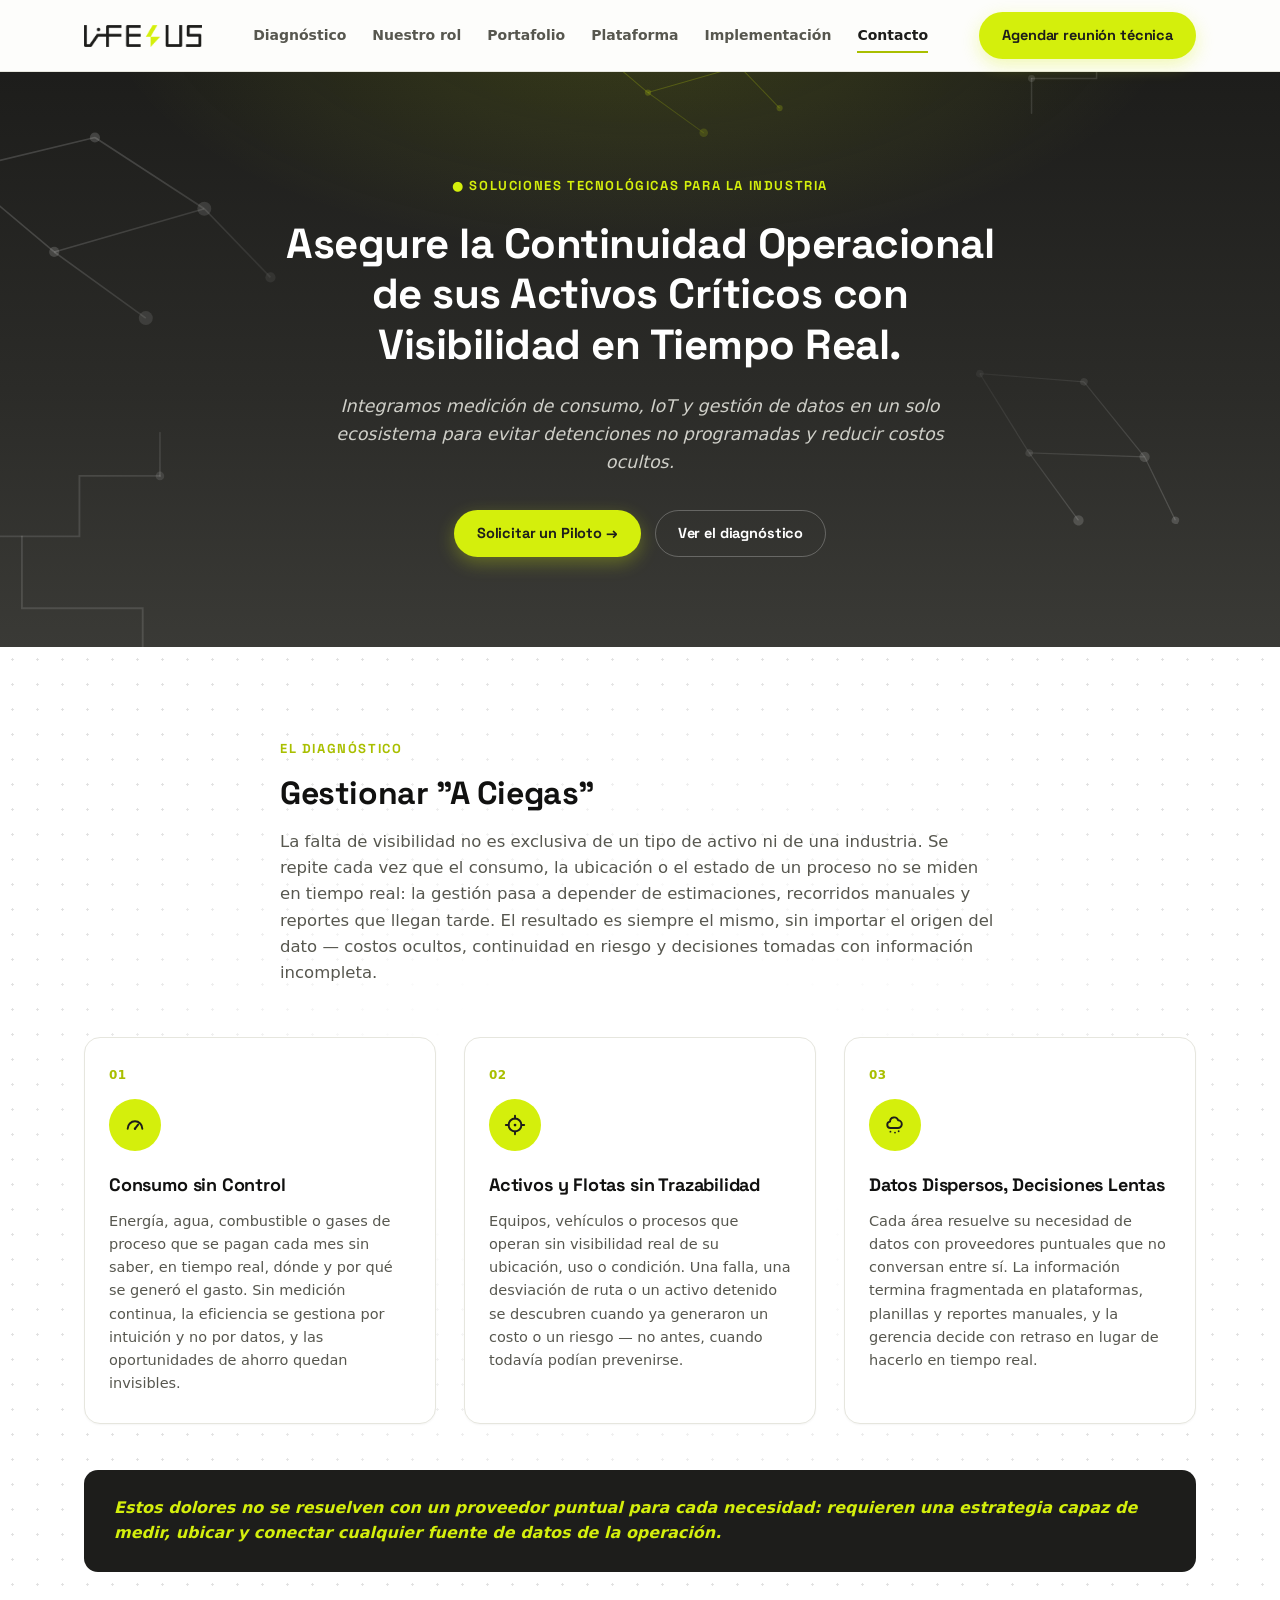
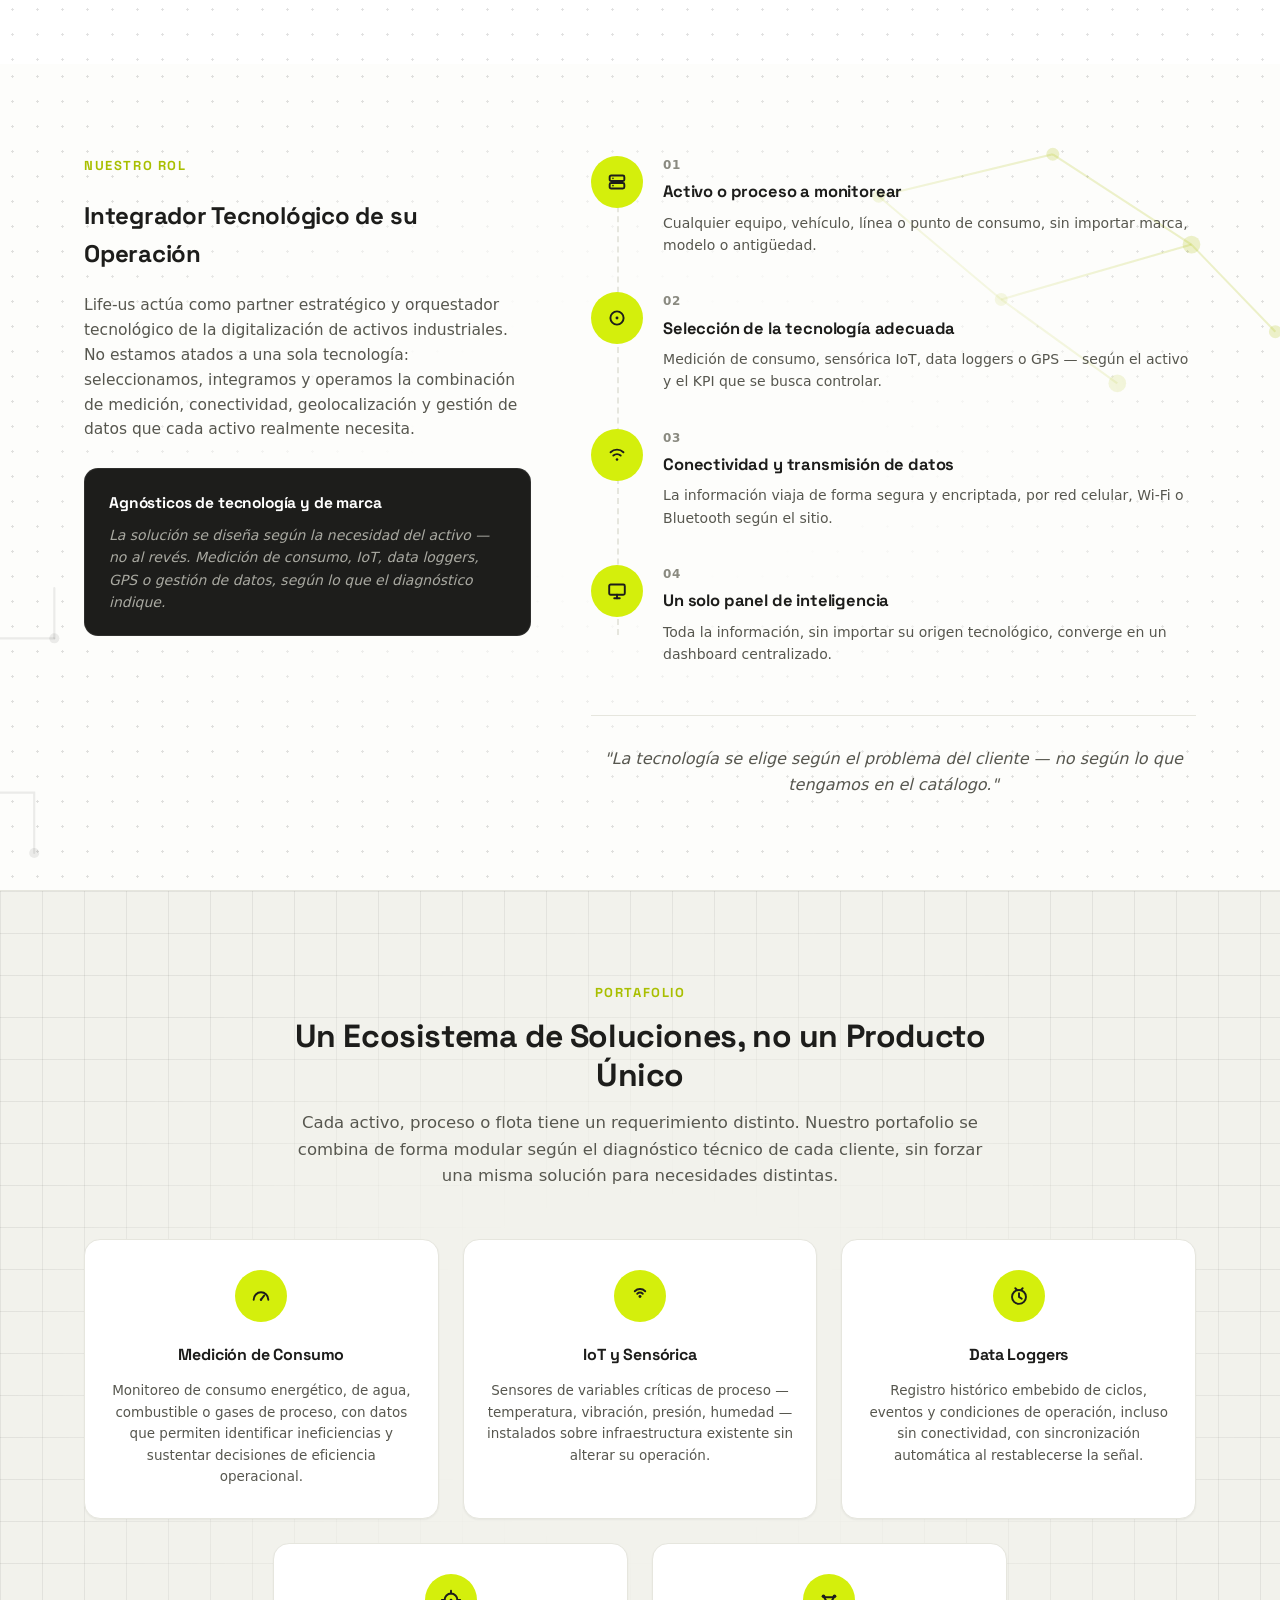
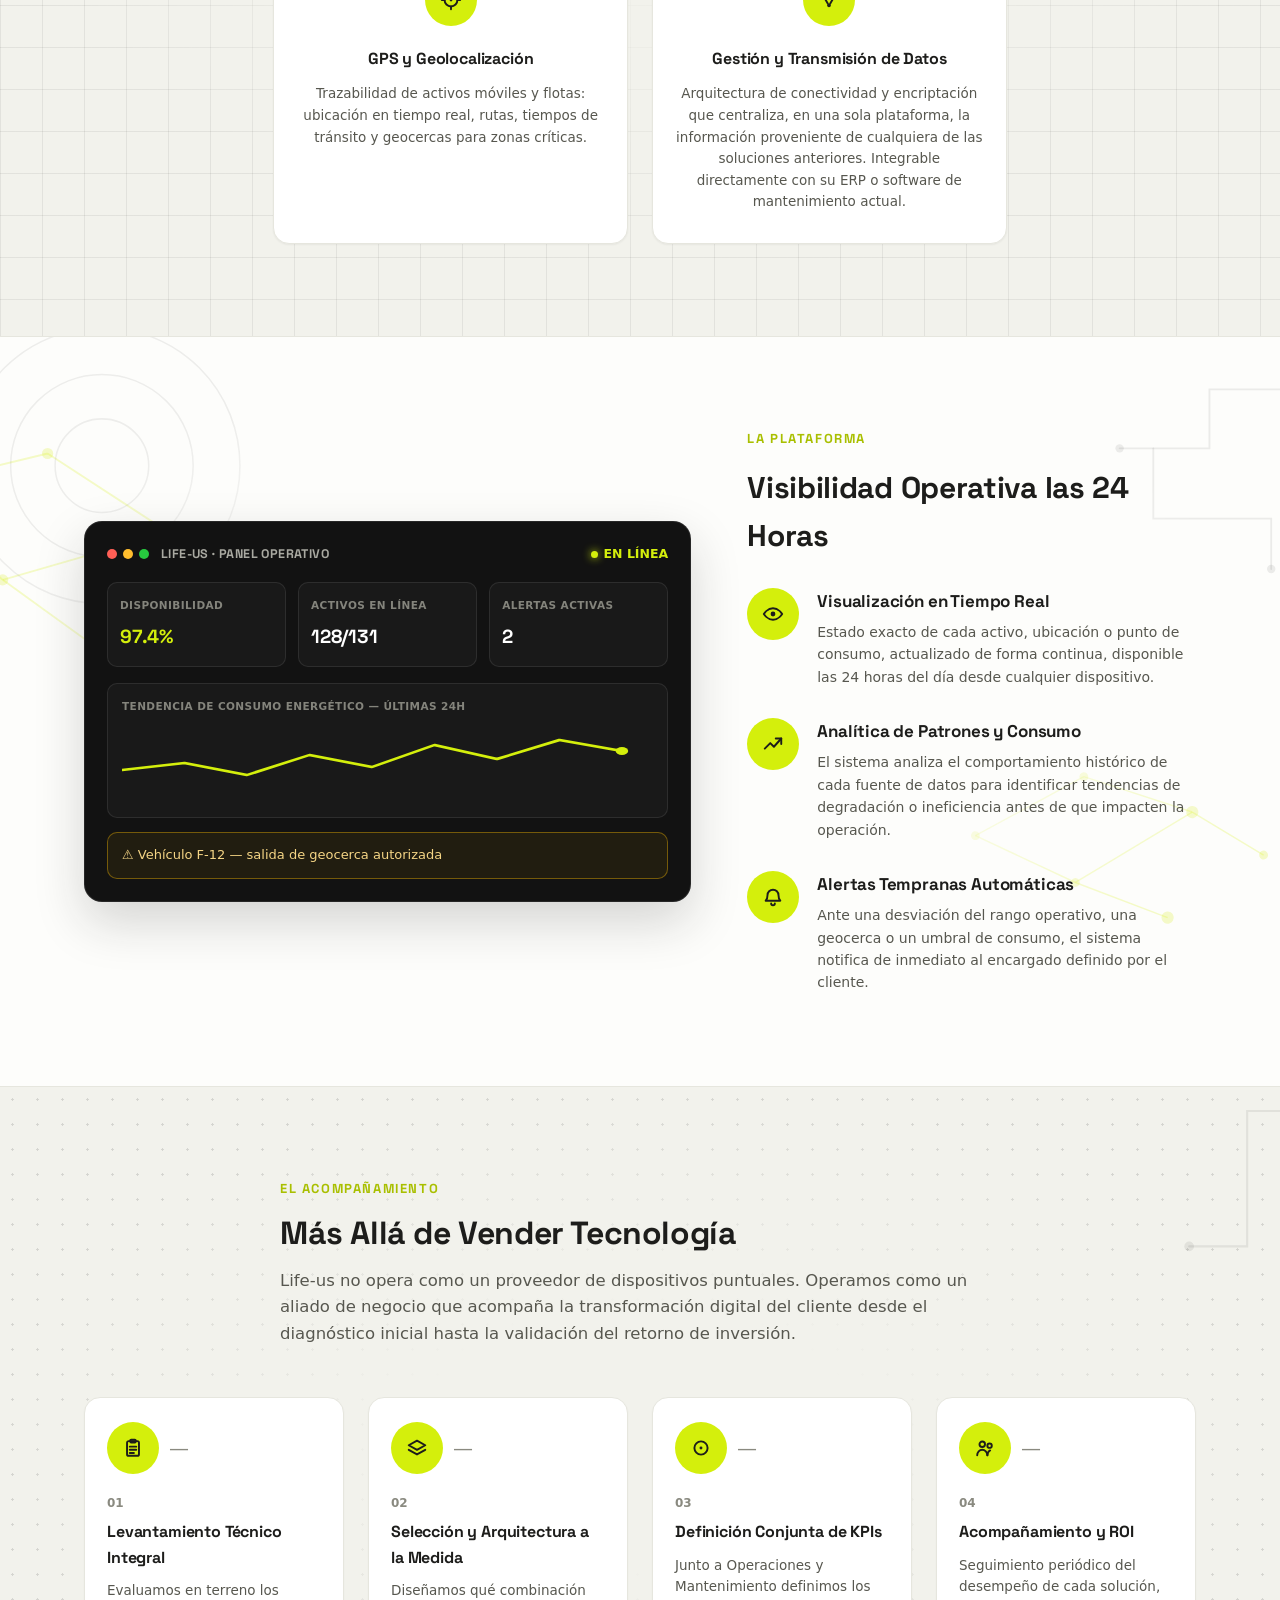
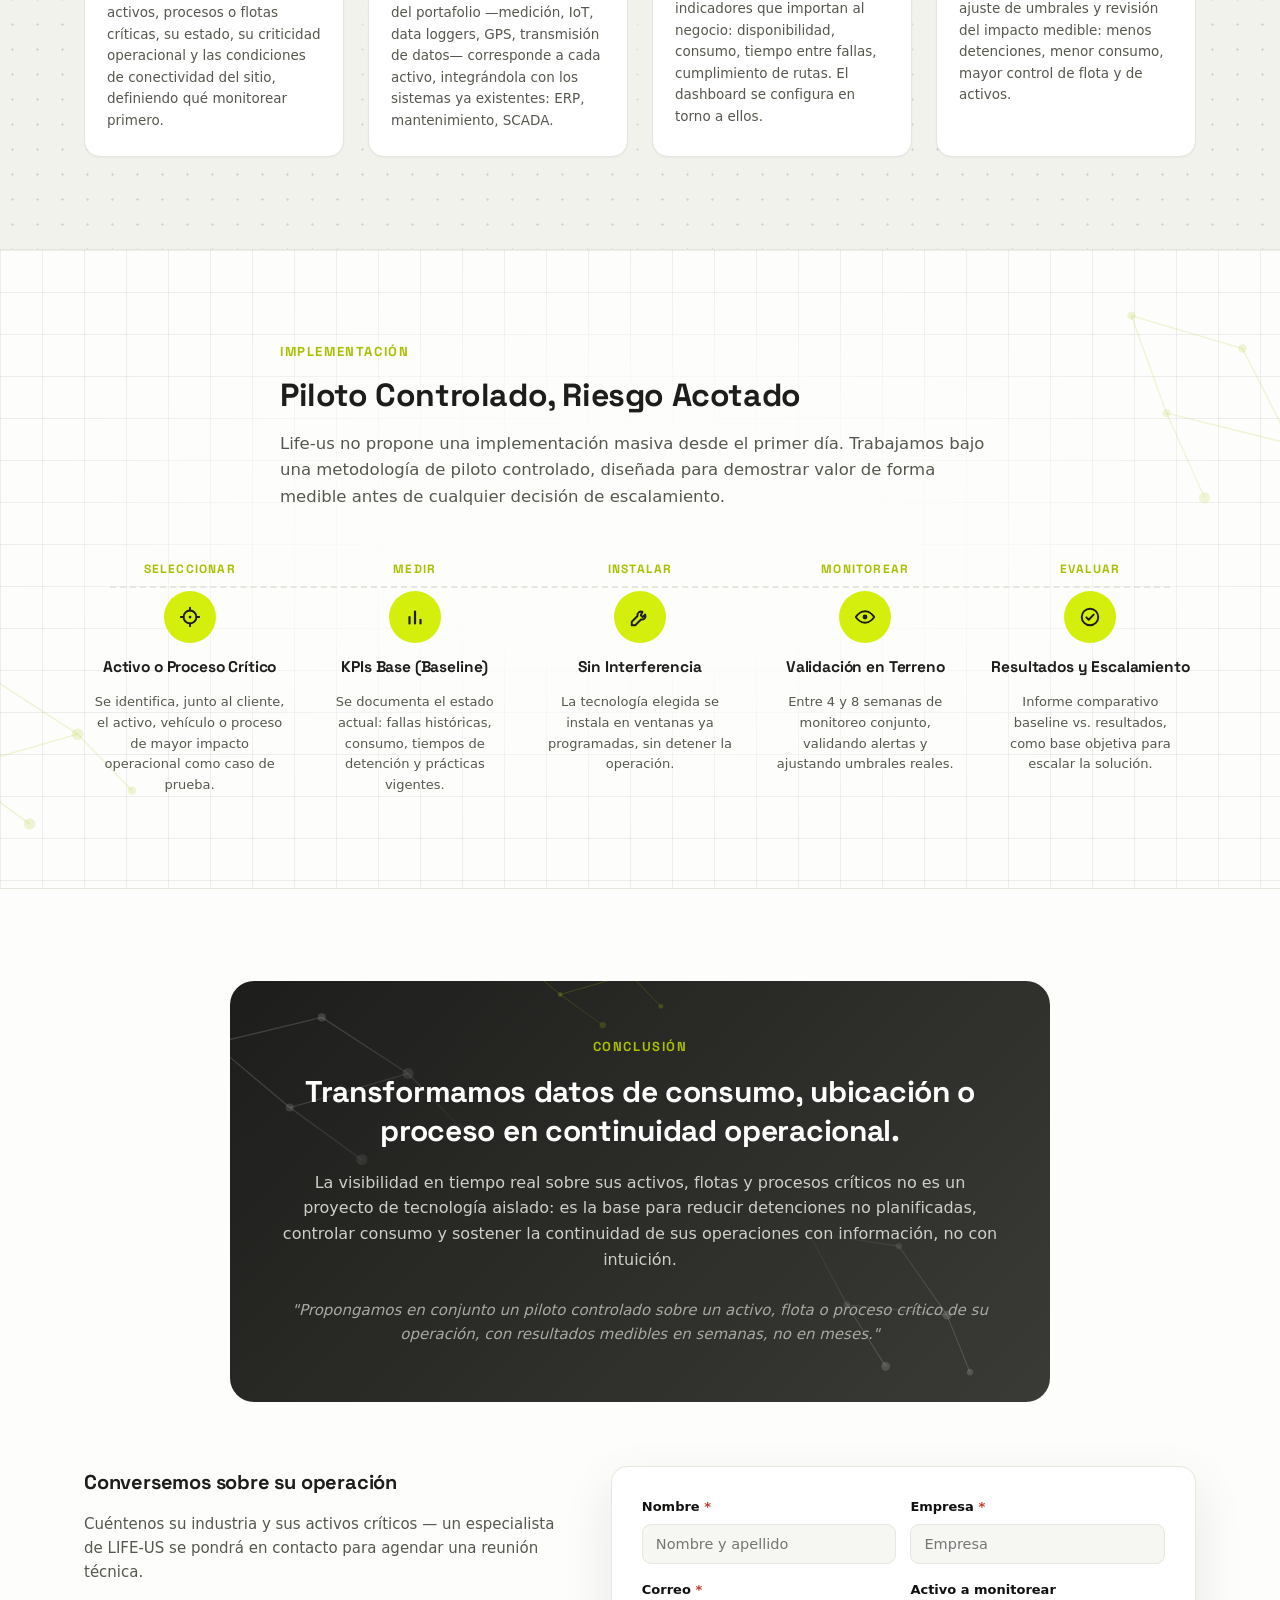
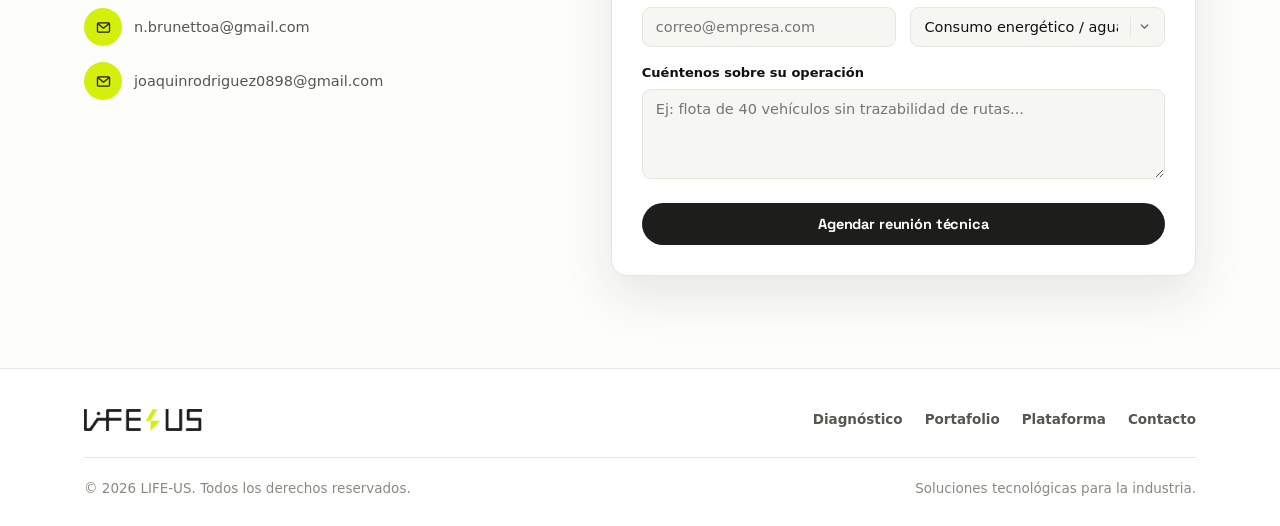
==== index.html @ 46e947e8 "Use just the bolt from the logo as favicon Crops the lightning bolt element out of the full LIFE-US " ====
<!DOCTYPE html>
<html lang="es">
<head>
<meta charset="UTF-8">
<meta name="viewport" content="width=device-width, initial-scale=1.0">
<title>LIFE-US | Soluciones Tecnológicas para la Industria</title>
<link rel="icon" type="image/png" href="[data-uri]">
<script>document.documentElement.classList.add('js-anim');</script>
<link rel="preconnect" href="https://fonts.googleapis.com">
<link rel="preconnect" href="https://fonts.gstatic.com" crossorigin>
<link href="https://fonts.googleapis.com/css2?family=Space+Grotesk:wght@500;600;700&display=swap" rel="stylesheet">
<style>
  :root{
    --black:#0a0a0a;
    --black-soft:#121212;
    --black-card:#141414;
    --card-border:rgba(255,255,255,0.09);
    --ink:#1d1d1b;
    --ink-soft:#2b2b28;
    --ink-800:#3a3a36;
    --lime:#d4ef0c;
    --lime-dim:#a9bf00;
    --lime-050:#f7fbd8;
    --amber:#f2b400;
    --white:#ffffff;
    --bg:#fdfdfb;
    --gray-300:#cfcfc8;
    --gray-400:#a9a9a1;
    --gray-500:#84847c;
    --text-onlight:#57574f;
    --text-onlight-soft:#8a8a80;
    --border-light:#e6e6de;
    --gray-100:#f2f2ec;
    --diag-ink:#111110;
    --diag-gray:#57574f;
    --diag-border:#e7e7e0;
    --radius:16px;
    --maxw:1160px;
    --font-head:'Space Grotesk','Segoe UI',system-ui,-apple-system,sans-serif;
  }
  *{box-sizing:border-box;}
  html{scroll-behavior:smooth; overflow-x:hidden;}
  body{
    margin:0;
    font-family:'Segoe UI','Inter',system-ui,-apple-system,Roboto,Helvetica,Arial,sans-serif;
    color:var(--ink);
    background:var(--bg);
    line-height:1.6;
    overflow-wrap:break-word;
    word-wrap:break-word;
  }
  a{color:inherit;}
  .wrap{max-width:var(--maxw); margin:0 auto; padding:0 24px; width:100%;}
  img{max-width:100%; display:block;}
  svg{max-width:100%;}

  /* Grid/flex blowout guard: lets tracks/items shrink below their content's
     min-content size instead of forcing horizontal overflow on narrow screens. */
  .plat-grid, .role-grid, .contact-grid, .diag-grid, .port-grid, .acc-grid,
  .dash-stats, .impl-steps, .field-row, .footer-grid{ min-width:0; }
  .plat-grid > *, .role-grid > *, .contact-grid > *, .diag-grid > *, .port-grid > *,
  .acc-grid > *, .dash-stats > *, .field-row > *{ min-width:0; }
  .plat-feature, .role-step, .diag-item, .acc-item, .port-card, .impl-step{ min-width:0; }
  .plat-feature > div, .role-step > div{ min-width:0; }
  svg.ic{width:22px; height:22px; display:block;}

  /* Brand typeface for bold/heavy titles — echoes the squared, geometric
     letterforms of the LIFE-US logo (incl. its distinctive squared dots). */
  h1, h2, h3, h4,
  .kicker, .eyebrow, .logo-wordmark,
  .dash-stat .value, .dash-title,
  .impl-step .step-label,
  .btn{
    font-family:var(--font-head);
    letter-spacing:-0.01em;
  }

  /* ===== NAV ===== */
  header.nav{
    position:sticky; top:0; z-index:50;
    background:rgba(253,253,251,0.92);
    backdrop-filter:saturate(140%) blur(8px);
    border-bottom:1px solid var(--border-light);
  }
  .nav-inner{
    max-width:var(--maxw); margin:0 auto; padding:12px 24px;
    display:flex; align-items:center; justify-content:space-between;
  }
  .logo-chip{
    display:inline-flex; align-items:center;
  }
  .logo-img{height:22px; width:auto;}
  .navlinks{display:flex; gap:26px; align-items:center;}
  .navlinks a{
    color:var(--text-onlight); text-decoration:none; font-size:14px; font-weight:600;
    transition:color .15s ease;
  }
  .navlinks a:hover{color:var(--ink);}
  .navlinks a.active{color:var(--ink); position:relative;}
  .navlinks a.active::after{
    content:''; position:absolute; left:0; right:0; bottom:-6px; height:2px; background:var(--lime-dim);
  }
  .nav-toggle{
    display:none; width:38px; height:38px; border-radius:9px; border:1px solid var(--border-light);
    background:transparent; cursor:pointer; align-items:center; justify-content:center; flex-direction:column; gap:4px;
  }
  .nav-toggle span{display:block; width:18px; height:2px; background:var(--ink); border-radius:2px; transition:transform .2s ease, opacity .2s ease;}
  .nav-toggle.open span:nth-child(1){transform:translateY(6px) rotate(45deg);}
  .nav-toggle.open span:nth-child(2){opacity:0;}
  .nav-toggle.open span:nth-child(3){transform:translateY(-6px) rotate(-45deg);}
  .mobile-panel{
    display:none; flex-direction:column; gap:4px; padding:10px 24px 18px;
    border-top:1px solid var(--border-light); background:var(--bg);
  }
  .mobile-panel.open{display:flex;}
  .mobile-panel a{
    color:var(--text-onlight); text-decoration:none; font-size:15px; font-weight:600; padding:10px 4px;
    border-bottom:1px solid var(--border-light);
  }
  .mobile-panel a.active{color:var(--ink);}
  .mobile-panel .btn{margin-top:12px;}
  .btn{
    display:inline-flex; align-items:center; justify-content:center; gap:8px;
    padding:11px 22px; border-radius:999px; font-weight:700; font-size:14.5px;
    text-decoration:none; border:1px solid transparent; cursor:pointer;
    transition:transform .15s ease, box-shadow .15s ease, background .15s ease;
  }
  .btn-primary{
    background:var(--lime); color:var(--ink);
    box-shadow:0 6px 18px rgba(212,239,12,0.3);
  }
  .btn-primary:hover{transform:translateY(-1px); box-shadow:0 10px 26px rgba(212,239,12,0.45); background:var(--lime-dim); color:#fff;}
  .btn-ghost{
    background:transparent; color:#fff; border-color:rgba(255,255,255,0.25);
  }
  .btn-ghost:hover{background:rgba(255,255,255,0.08);}
  .btn-dark{background:var(--ink); color:#fff;}
  .btn-dark:hover{background:var(--ink-soft);}

  /* ===== KICKER / HEAD ===== */
  .kicker{
    color:var(--lime-dim); font-weight:700; font-size:13px; letter-spacing:1.6px;
    text-transform:uppercase; margin-bottom:14px; display:block;
  }
  .hero .kicker, .eyebrow{color:var(--lime);}
  .section-head{max-width:720px; margin:0 auto 50px;}
  .section-head.center{text-align:center;}
  .section-head h2{font-size:32px; font-weight:700; margin:0 0 16px; letter-spacing:-0.4px; line-height:1.2; color:var(--ink);}
  .section-head p{color:var(--text-onlight); font-size:16.5px; margin:0;}
  .diag .section-head p{color:var(--diag-gray);}
  .diag .section-head h2{color:var(--diag-ink);}

  section{padding:92px 0; scroll-margin-top:72px; position:relative; z-index:0;}

  /* Scroll-reveal: each section/footer eases in as it enters the viewport,
     reinforcing that it's a distinct block rather than one continuous flow.
     Gated behind html.js-anim (added by an inline head script) so content
     stays fully visible with JS disabled — no flash, no permanently-hidden content. */
  html.js-anim section:not(.hero), html.js-anim footer{
    opacity:0; transform:translateY(26px);
    transition:opacity .6s ease, transform .6s ease;
  }
  html.js-anim section.in-view, html.js-anim footer.in-view{
    opacity:1; transform:translateY(0);
  }
  @media (prefers-reduced-motion:reduce){
    html.js-anim section, html.js-anim footer{opacity:1 !important; transform:none !important; transition:none !important;}
  }

  /* ===== BACKGROUND DECORATION (conectividad / modernidad) ===== */
  .bg-decor{
    position:absolute; inset:0; z-index:-1; overflow:hidden; pointer-events:none;
  }
  .bg-decor svg{display:block; width:100%; height:100%;}
  .bg-decor.fade-center{
    -webkit-mask-image:radial-gradient(ellipse 62% 58% at 50% 46%, transparent 28%, #000 80%);
    mask-image:radial-gradient(ellipse 62% 58% at 50% 46%, transparent 28%, #000 80%);
  }
  .pattern-dots{
    background-image:radial-gradient(circle, rgba(29,29,27,0.13) 1.4px, transparent 1.4px);
    background-size:25px 25px;
  }
  .pattern-grid{
    background-image:
      linear-gradient(rgba(29,29,27,0.07) 1px, transparent 1px),
      linear-gradient(90deg, rgba(29,29,27,0.07) 1px, transparent 1px);
    background-size:42px 42px;
  }
  .pulse-dot{ transform-box:fill-box; transform-origin:center; animation:pulseDot 3.2s ease-in-out infinite; }
  @keyframes pulseDot{
    0%,100%{ opacity:0.85; transform:scale(1); }
    50%{ opacity:0.2; transform:scale(2); }
  }
  .conclusion{ position:relative; z-index:0; overflow:hidden; }

  /* badges */
  .badge{
    width:52px; height:52px; border-radius:50%; background:var(--lime); color:var(--ink);
    display:flex; align-items:center; justify-content:center; flex:none;
  }

  /* ===== HERO ===== */
  .hero{
    background:
      radial-gradient(900px 420px at 50% -12%, rgba(212,239,12,0.16), transparent 60%),
      linear-gradient(180deg, var(--ink) 0%, var(--ink-soft) 55%, var(--ink-800) 100%);
    padding:100px 0 90px;
    text-align:center;
  }
  .hero-inner{max-width:760px; margin:0 auto;}
  .eyebrow{
    display:inline-flex; align-items:center; gap:8px;
    font-size:13px; font-weight:700; letter-spacing:1.6px;
    text-transform:uppercase; margin-bottom:22px;
  }
  .hero h1{font-size:42px; line-height:1.2; font-weight:700; margin:0 0 22px; letter-spacing:-0.5px; color:#fff;}
  .hero p.lead{font-size:17.5px; color:var(--gray-300); font-style:italic; max-width:620px; margin:0 auto 34px;}
  .hero-ctas{display:flex; gap:14px; flex-wrap:wrap; justify-content:center;}

  /* ===== EL DIAGNOSTICO (white section) ===== */
  .diag{background:#fff; color:var(--diag-ink);}
  .diag-grid{display:grid; grid-template-columns:repeat(3,1fr); gap:28px; margin-bottom:46px;}
  .diag-item{
    background:#fff; border:1px solid var(--border-light); border-radius:16px; padding:28px 24px;
    box-shadow:0 1px 2px rgba(29,29,27,0.04); transition:transform .15s ease, box-shadow .15s ease;
  }
  .diag-item:hover{transform:translateY(-3px); box-shadow:0 14px 30px rgba(29,29,27,0.08);}
  .diag-item .card-num{font-size:12px; font-weight:700; color:var(--lime-dim); letter-spacing:0.5px; display:block; margin-bottom:14px;}
  .diag-item .badge{margin-bottom:20px;}
  .diag-item h3{font-size:18px; margin:0 0 10px; color:var(--diag-ink);}
  .diag-item p{font-size:14.5px; color:var(--diag-gray); margin:0;}
  .diag-callout{
    background:var(--ink); color:var(--lime); border-radius:14px; padding:26px 30px;
    font-weight:700; font-style:italic; font-size:16px; line-height:1.55;
  }

  /* ===== NUESTRO ROL ===== */
  .role-grid{display:grid; grid-template-columns:0.85fr 1.15fr; gap:60px; align-items:start;}
  .role-text p{color:var(--text-onlight); font-size:15.5px; margin:0 0 26px;}
  .role-quote-box{
    background:var(--ink); border:1px solid rgba(255,255,255,0.08); border-radius:14px; padding:22px 24px;
  }
  .role-quote-box h4{margin:0 0 8px; font-size:15.5px; color:#fff;}
  .role-quote-box p{margin:0; font-size:14px; color:var(--gray-400); font-style:italic;}
  .role-steps{position:relative; display:flex; flex-direction:column; gap:36px;}
  .role-steps::before{
    content:''; position:absolute; left:26px; top:30px; bottom:30px; width:0;
    border-left:2px dashed var(--border-light);
  }
  .role-step{display:flex; gap:20px; align-items:flex-start; position:relative;}
  .role-step .badge{z-index:1;}
  .role-step .num{font-size:12px; color:var(--text-onlight-soft); font-weight:700; letter-spacing:0.5px; display:block; margin-bottom:4px;}
  .role-step h4{margin:0 0 6px; font-size:16.5px; color:var(--ink);}
  .role-step p{margin:0; font-size:14px; color:var(--text-onlight);}
  .role-pullquote{
    text-align:center; font-style:italic; color:var(--text-onlight); font-size:16px; max-width:620px;
    margin:50px auto 0; border-top:1px solid var(--border-light); padding-top:30px;
  }

  /* ===== PORTAFOLIO ===== */
  /* 6 virtual columns (each card spans 2) instead of 3, so the trailing
     row — currently 2 leftover cards out of 5 — can be centered precisely
     via explicit grid-column placement below. Auto-adjusts back to a plain
     3-per-row grid if the card count ever becomes a multiple of 3. */
  .port-grid{display:grid; grid-template-columns:repeat(6, 1fr); gap:24px;}
  .port-card{
    grid-column:span 2;
    background:#fff; border:1px solid var(--border-light); border-radius:var(--radius);
    padding:30px 22px; text-align:center; box-shadow:0 1px 2px rgba(29,29,27,0.05);
    transition:transform .15s ease, box-shadow .15s ease;
  }
  .port-card:hover{transform:translateY(-3px); box-shadow:0 14px 30px rgba(29,29,27,0.09);}
  /* Centers a trailing 2-card row: only fires when card 4 is also the
     2nd-to-last card and card 5 is the last (i.e. exactly 5 cards total). */
  .port-card:nth-child(4):nth-last-child(2){grid-column:2 / span 2;}
  .port-card:nth-child(5):nth-last-child(1){grid-column:4 / span 2;}
  .port-card .badge{margin:0 auto 20px;}
  .port-card h3{font-size:16px; margin:0 0 12px; color:var(--ink);}
  .port-card p{font-size:13.5px; color:var(--text-onlight); margin:0;}
  .port-card.featured{background:var(--lime); border-color:var(--lime);}
  .port-card.featured .badge{background:var(--ink); color:var(--lime);}
  .port-card.featured h3, .port-card.featured p{color:var(--ink);}

  /* ===== LA PLATAFORMA ===== */
  .plat-grid{display:grid; grid-template-columns:1.15fr 0.85fr; gap:56px; align-items:center;}
  .dash{
    background:var(--black-soft); border:1px solid var(--card-border); border-radius:18px; padding:22px;
    box-shadow:0 20px 50px rgba(29,29,27,0.18);
  }
  .dash-top{display:flex; align-items:center; justify-content:space-between; margin-bottom:18px;}
  .dash-dots{display:flex; gap:6px;}
  .dash-dots span{width:10px; height:10px; border-radius:50%; display:inline-block;}
  .dash-dots span:nth-child(1){background:#ff5f56;}
  .dash-dots span:nth-child(2){background:#ffbd2e;}
  .dash-dots span:nth-child(3){background:#27c93f;}
  .dash-title{font-size:12.5px; color:var(--gray-400); font-weight:700; letter-spacing:0.4px; margin-left:12px;}
  .dash-live{color:var(--lime); font-size:12.5px; font-weight:700; display:flex; align-items:center; gap:6px;}
  .dash-live .dot{width:7px; height:7px; border-radius:50%; background:var(--lime); box-shadow:0 0 8px var(--lime);}
  .dash-stats{display:grid; grid-template-columns:repeat(3,1fr); gap:12px; margin-bottom:16px;}
  .dash-stat{background:rgba(255,255,255,0.03); border:1px solid var(--card-border); border-radius:10px; padding:14px 12px;}
  .dash-stat .label{font-size:10.5px; color:var(--gray-500); font-weight:700; letter-spacing:0.4px; text-transform:uppercase; margin-bottom:8px;}
  .dash-stat .value{font-size:19px; font-weight:700; color:#fff;}
  .dash-stat.primary .value{color:var(--lime);}
  .dash-chart{background:rgba(255,255,255,0.03); border:1px solid var(--card-border); border-radius:10px; padding:14px; margin-bottom:14px;}
  .dash-chart .label{font-size:10.5px; color:var(--gray-500); font-weight:700; letter-spacing:0.4px; text-transform:uppercase; margin-bottom:10px;}
  .dash-alert{
    display:flex; align-items:center; gap:10px; border:1px solid rgba(242,180,0,0.4);
    background:rgba(242,180,0,0.07); border-radius:10px; padding:12px 14px; font-size:13px; color:#f5d585;
  }
  .plat-features{display:flex; flex-direction:column; gap:30px;}
  .plat-feature{display:flex; gap:18px; align-items:flex-start;}
  .plat-feature h3{margin:0 0 6px; font-size:17px; color:var(--ink);}
  .plat-feature p{margin:0; font-size:14px; color:var(--text-onlight);}

  /* ===== EL ACOMPAÑAMIENTO ===== */
  .acc-grid{display:grid; grid-template-columns:repeat(4,1fr); gap:24px;}
  .acc-item{
    background:#fff; border:1px solid var(--border-light); border-radius:16px; padding:24px 22px;
    box-shadow:0 1px 2px rgba(29,29,27,0.04); transition:transform .15s ease, box-shadow .15s ease;
  }
  .acc-item:hover{transform:translateY(-3px); box-shadow:0 14px 28px rgba(29,29,27,0.08);}
  .acc-item .top-row{display:flex; align-items:center; gap:10px; margin-bottom:20px;}
  .acc-item .dash-sep{color:var(--text-onlight-soft); font-size:20px;}
  .acc-item .num{font-size:12px; color:var(--text-onlight-soft); font-weight:700; display:block; margin-bottom:6px;}
  .acc-item h3{font-size:16px; margin:0 0 10px; color:var(--ink);}
  .acc-item p{font-size:13.5px; color:var(--text-onlight); margin:0;}

  /* ===== IMPLEMENTACION ===== */
  .impl-steps{position:relative; display:flex; justify-content:space-between; gap:14px;}
  .impl-steps::before{
    content:''; position:absolute; left:26px; right:26px; top:26px; height:0;
    border-top:2px dashed var(--border-light); z-index:0;
  }
  .impl-step{position:relative; z-index:1; display:flex; flex-direction:column; align-items:center; text-align:center; flex:1; gap:12px;}
  .impl-step .step-label{color:var(--lime-dim); font-weight:700; font-size:12px; letter-spacing:1.2px; text-transform:uppercase;}
  .impl-step h4{margin:0; font-size:15.5px; color:var(--ink);}
  .impl-step p{margin:0; font-size:13px; color:var(--text-onlight); max-width:190px;}

  /* ===== CONCLUSION + CONTACTO ===== */
  .conclusion{
    text-align:center; max-width:820px; margin:0 auto 64px; background:linear-gradient(135deg, var(--ink), var(--ink-800));
    border-radius:24px; padding:56px 48px; color:#fff;
  }
  .conclusion h2{font-size:30px; font-weight:700; margin:0 0 20px; line-height:1.3; color:#fff;}
  .conclusion p{color:var(--gray-300); font-size:16px; margin:0 0 0;}
  .conclusion .quote{font-style:italic; color:var(--gray-400); font-size:15px; margin-top:26px;}

  .contact-grid{display:grid; grid-template-columns:0.9fr 1.1fr; gap:48px; align-items:start;}
  .contact-info h3{font-size:20px; color:var(--ink); margin:0 0 14px;}
  .contact-info p{color:var(--text-onlight); font-size:15px; margin:0 0 24px;}
  .contact-detail{display:flex; align-items:center; gap:12px; margin-bottom:16px; font-size:14.5px; color:var(--text-onlight);}
  .contact-detail .badge{width:38px; height:38px;}
  form.contact-form{
    background:#fff; border:1px solid var(--border-light); border-radius:var(--radius); padding:30px; box-shadow:0 20px 50px rgba(29,29,27,0.1);
  }
  .field{margin-bottom:16px;}
  .field label{display:block; font-size:13px; font-weight:600; color:var(--diag-ink); margin-bottom:6px;}
  .field label .req{color:#c0392b;}
  .field input, .field select, .field textarea{
    width:100%; padding:11px 13px; border-radius:9px; border:1px solid var(--diag-border);
    font-size:14.5px; font-family:inherit; background:#f6f6f2; color:var(--diag-ink);
    transition:border-color .15s ease, background .15s ease;
  }
  .field input:focus, .field select:focus, .field textarea:focus{
    outline:none; border-color:var(--lime-dim); background:#fff;
  }
  .field input:invalid.touched, .field textarea:invalid.touched{border-color:#c0392b;}
  .field textarea{resize:vertical; min-height:90px;}
  .field select{
    appearance:none; -webkit-appearance:none; -moz-appearance:none;
    padding-right:46px; cursor:pointer;
    background-repeat:no-repeat, no-repeat;
    background-position: right 33px top 9px, right 13px center;
    background-size: 1px calc(100% - 18px), 13px 13px;
    background-image:
      linear-gradient(var(--diag-border), var(--diag-border)),
      url("data:image/svg+xml;utf8,<svg xmlns='http://www.w3.org/2000/svg' viewBox='0 0 24 24' fill='none' stroke='%2357574f' stroke-width='2.3' stroke-linecap='round' stroke-linejoin='round'><path d='M6 9l6 6 6-6'/></svg>");
  }
  .field select:focus{
    background-image:
      linear-gradient(var(--diag-border), var(--diag-border)),
      url("data:image/svg+xml;utf8,<svg xmlns='http://www.w3.org/2000/svg' viewBox='0 0 24 24' fill='none' stroke='%23a9bf00' stroke-width='2.3' stroke-linecap='round' stroke-linejoin='round'><path d='M6 9l6 6 6-6'/></svg>");
  }
  .field-error{display:none; font-size:12.5px; color:#c0392b; margin-top:5px;}
  .field.has-error .field-error{display:block;}
  .field.has-error input, .field.has-error textarea{border-color:#c0392b;}
  .field-otro{
    max-height:0; margin-bottom:0; opacity:0; overflow:hidden; pointer-events:none;
    transition:max-height .32s ease, opacity .22s ease, margin-bottom .32s ease;
  }
  .field-otro.open{max-height:120px; margin-bottom:16px; opacity:1; pointer-events:auto;}
  .form-success{
    display:none; text-align:center; padding:30px 10px; flex-direction:column; align-items:center; gap:14px;
  }
  .form-success.show{display:flex;}
  .contact-form.is-success > *:not(.form-success){display:none;}
  .form-success .badge{width:56px; height:56px;}
  .form-success h4{margin:0; font-size:19px; color:var(--ink); font-family:var(--font-head);}
  .form-success p{margin:0; font-size:14.5px; color:var(--text-onlight); max-width:320px;}
  .field-row{display:grid; grid-template-columns:1fr 1fr; gap:14px;}
  .form-note{font-size:12.5px; color:var(--text-onlight-soft); margin-top:10px;}

  /* ===== FOOTER ===== */
  footer{background:var(--white); color:var(--text-onlight); padding:40px 0 26px; font-size:13.5px; border-top:1px solid var(--border-light);}
  .footer-grid{display:flex; justify-content:space-between; align-items:center; flex-wrap:wrap; gap:16px; border-bottom:1px solid var(--border-light); padding-bottom:26px; margin-bottom:20px;}
  .footer-links{display:flex; gap:22px; flex-wrap:wrap;}
  .footer-links a{color:var(--text-onlight); text-decoration:none; font-weight:600;}
  .footer-links a:hover{color:var(--ink);}
  .footer-bottom{display:flex; justify-content:space-between; flex-wrap:wrap; gap:10px; color:var(--text-onlight-soft);}

  /* ===== RESPONSIVE: TABLET (≤900px) ===== */
  @media (max-width:900px){
    section{padding:68px 0;}
    /* Guarantee a visible seam between every section on mobile/tablet, even
       when two adjacent sections share the same background color. Sections
       that already declare their own border-top inline keep that value
       (inline specificity wins), this just fills the gaps. */
    section:not(.hero){border-top:1px solid var(--border-light);}
    .diag-grid, .acc-grid{grid-template-columns:repeat(2,1fr); gap:20px;}
    .port-grid{grid-template-columns:repeat(2,1fr); gap:20px;} /* 2 per row on tablet */
    .port-card, .port-card:nth-child(4):nth-last-child(2), .port-card:nth-child(5):nth-last-child(1){grid-column:auto;}
    .role-grid, .plat-grid, .contact-grid{grid-template-columns:1fr; gap:40px;}
    .plat-grid{gap:44px;}
    .impl-steps{flex-wrap:wrap; row-gap:34px; justify-content:flex-start;}
    .impl-steps::before{display:none;}
    .impl-step{flex:0 0 calc(33.333% - 10px);}
    .field-row{grid-template-columns:1fr;}
    .navlinks{display:none;}
    .nav-inner .btn-primary{display:none;}
    .nav-toggle{display:flex;}
    .hero{padding:76px 0 66px;}
    .hero h1{font-size:32px;}
    .hero p.lead{font-size:16px;}
    .section-head{margin-bottom:38px;}
    .section-head h2{font-size:28px;}
    .conclusion{padding:44px 30px; margin-bottom:48px;}
    .conclusion h2{font-size:25px;}
    form.contact-form{padding:24px 20px;}
    .role-quote-box{padding:20px 22px;}
  }

  /* ===== RESPONSIVE: LARGE PHONES (≤600px) ===== */
  @media (max-width:600px){
    section{padding:56px 0;}
    .wrap{padding:0 20px;}
    .diag-grid, .acc-grid{grid-template-columns:1fr;}
    .port-grid{grid-template-columns:1fr;} /* 1 per row on phones */
    .hero{padding:64px 0 52px;}
    .hero h1{font-size:27px; letter-spacing:-0.3px;}
    .hero p.lead{font-size:15px;}
    .hero-ctas{flex-direction:column; align-items:stretch;}
    .hero-ctas .btn{width:100%;}
    .eyebrow{font-size:11.5px; text-align:center;}
    .section-head h2{font-size:24px;}
    .section-head p{font-size:15px;}
    .kicker{font-size:12px;}
    .diag-callout{padding:20px 20px; font-size:14.5px;}
    .role-grid{gap:34px;}
    .dash{padding:18px;}
    .dash-stats{grid-template-columns:1fr 1fr; gap:10px;}
    .dash-stats .dash-stat:last-child{grid-column:1 / -1;}
    .dash-stat{padding:12px 10px;}
    .dash-stat .value{font-size:17px;}
    .impl-step{flex:0 0 100%;}
    .conclusion{padding:34px 22px;}
    .conclusion h2{font-size:22px;}
    .conclusion p{font-size:15px;}
    .contact-detail{font-size:13.5px;}
    footer .footer-grid{flex-direction:column; align-items:flex-start;}
    .footer-bottom{flex-direction:column; gap:6px;}
  }

  /* ===== RESPONSIVE: SMALL PHONES (≤420px) ===== */
  @media (max-width:420px){
    .wrap{padding:0 16px;}
    .hero h1{font-size:24px;}
    .btn{padding:11px 18px; font-size:13.5px;}
    .dash-stats{grid-template-columns:1fr; gap:8px;}
    .dash-stats .dash-stat:last-child{grid-column:auto;}
    .diag-item, .acc-item{padding:22px 18px;}
    .port-card{padding:26px 18px;}
    form.contact-form{padding:20px 16px;}
  }
</style>
</head>
<body>

<!-- ICON SPRITES (reused via <use>) -->
<svg width="0" height="0" style="position:absolute">
  <defs>
    <g id="ic-gauge" fill="none" stroke="currentColor" stroke-width="2.1" stroke-linecap="round" stroke-linejoin="round">
      <path d="M4 16a8 8 0 1 1 16 0"/>
      <path d="M12 16l3.4-4.4"/>
      <circle cx="12" cy="16" r="1.3" fill="currentColor" stroke="none"/>
    </g>
    <g id="ic-crosshair" fill="none" stroke="currentColor" stroke-width="2.1" stroke-linecap="round" stroke-linejoin="round">
      <circle cx="12" cy="12" r="7"/>
      <circle cx="12" cy="12" r="1.5" fill="currentColor" stroke="none"/>
      <line x1="12" y1="2" x2="12" y2="5"/>
      <line x1="12" y1="19" x2="12" y2="22"/>
      <line x1="2" y1="12" x2="5" y2="12"/>
      <line x1="19" y1="12" x2="22" y2="12"/>
    </g>
    <g id="ic-target" fill="none" stroke="currentColor" stroke-width="2.1" stroke-linecap="round" stroke-linejoin="round">
      <circle cx="12" cy="12" r="7.2"/>
      <circle cx="12" cy="12" r="1.6" fill="currentColor" stroke="none"/>
    </g>
    <g id="ic-cloud-dots" fill="none" stroke="currentColor" stroke-width="2.1" stroke-linecap="round" stroke-linejoin="round">
      <path d="M7 15.3a3.5 3.5 0 0 1-.4-6.97A4.5 4.5 0 0 1 15.4 6.9 4 4 0 0 1 15 15.3H7z"/>
      <circle cx="7" cy="19.3" r="1" fill="currentColor" stroke="none"/>
      <circle cx="12" cy="20.3" r="1" fill="currentColor" stroke="none"/>
      <circle cx="16" cy="18.8" r="1" fill="currentColor" stroke="none"/>
    </g>
    <g id="ic-server" fill="none" stroke="currentColor" stroke-width="2.1" stroke-linecap="round" stroke-linejoin="round">
      <rect x="4" y="5" width="16" height="6" rx="1.6"/>
      <rect x="4" y="13" width="16" height="6" rx="1.6"/>
      <circle cx="7.6" cy="8" r="0.9" fill="currentColor" stroke="none"/>
      <circle cx="7.6" cy="16" r="0.9" fill="currentColor" stroke="none"/>
    </g>
    <g id="ic-wifi" fill="none" stroke="currentColor" stroke-width="2.1" stroke-linecap="round" stroke-linejoin="round">
      <path d="M5 9a10 10 0 0 1 14 0"/>
      <path d="M8 12.6a6 6 0 0 1 8 0"/>
      <circle cx="12" cy="17" r="1.4" fill="currentColor" stroke="none"/>
    </g>
    <g id="ic-monitor" fill="none" stroke="currentColor" stroke-width="2.1" stroke-linecap="round" stroke-linejoin="round">
      <rect x="3.5" y="5" width="17" height="11" rx="1.6"/>
      <line x1="9" y1="20" x2="15" y2="20"/>
      <line x1="12" y1="16" x2="12" y2="20"/>
    </g>
    <g id="ic-signal" fill="none" stroke="currentColor" stroke-width="2.1" stroke-linecap="round" stroke-linejoin="round">
      <circle cx="12" cy="12.5" r="1.6" fill="currentColor" stroke="none"/>
      <path d="M9 9.5a4.2 4.2 0 0 1 6 0"/>
      <path d="M6.3 6.8a8 8 0 0 1 11.4 0"/>
    </g>
    <g id="ic-clock" fill="none" stroke="currentColor" stroke-width="2.1" stroke-linecap="round" stroke-linejoin="round">
      <circle cx="12" cy="13" r="7.6"/>
      <path d="M12 9v4l3 2"/>
      <path d="M8 3.6l1.6 1.6"/>
      <path d="M16 3.6l-1.6 1.6"/>
    </g>
    <g id="ic-network" fill="none" stroke="currentColor" stroke-width="2.1" stroke-linecap="round" stroke-linejoin="round">
      <circle cx="6" cy="8" r="2" fill="currentColor" stroke="none"/>
      <circle cx="18" cy="8" r="2" fill="currentColor" stroke="none"/>
      <circle cx="12" cy="18" r="2" fill="currentColor" stroke="none"/>
      <line x1="7.6" y1="9" x2="16.4" y2="9"/>
      <line x1="7" y1="9.6" x2="10.8" y2="16.2"/>
      <line x1="17" y1="9.6" x2="13.2" y2="16.2"/>
    </g>
    <g id="ic-eye" fill="none" stroke="currentColor" stroke-width="2.1" stroke-linecap="round" stroke-linejoin="round">
      <path d="M2 12s3.8-6.3 10-6.3S22 12 22 12s-3.8 6.3-10 6.3S2 12 2 12z"/>
      <circle cx="12" cy="12" r="2.6" fill="currentColor" stroke="none"/>
    </g>
    <g id="ic-trend" fill="none" stroke="currentColor" stroke-width="2.1" stroke-linecap="round" stroke-linejoin="round">
      <polyline points="3,17 9,11 13,15 21,6"/>
      <polyline points="15,6 21,6 21,12"/>
    </g>
    <g id="ic-bell" fill="none" stroke="currentColor" stroke-width="2.1" stroke-linecap="round" stroke-linejoin="round">
      <path d="M6 10a6 6 0 1 1 12 0c0 4 1.5 5.5 2 6H4c.5-.5 2-2 2-6z"/>
      <path d="M10 19a2 2 0 0 0 4 0"/>
    </g>
    <g id="ic-clipboard" fill="none" stroke="currentColor" stroke-width="2.1" stroke-linecap="round" stroke-linejoin="round">
      <rect x="5.5" y="4.5" width="13" height="16" rx="1.8"/>
      <rect x="9" y="3" width="6" height="3" rx="1"/>
      <line x1="8.5" y1="10.5" x2="15.5" y2="10.5"/>
      <line x1="8.5" y1="14" x2="15.5" y2="14"/>
      <line x1="8.5" y1="17.5" x2="13" y2="17.5"/>
    </g>
    <g id="ic-layers" fill="none" stroke="currentColor" stroke-width="2.1" stroke-linecap="round" stroke-linejoin="round">
      <polygon points="12,4 21,9 12,14 3,9"/>
      <polyline points="3,14 12,19 21,14"/>
    </g>
    <g id="ic-people" fill="none" stroke="currentColor" stroke-width="2.1" stroke-linecap="round" stroke-linejoin="round">
      <circle cx="9" cy="8" r="3"/>
      <circle cx="17" cy="9.5" r="2.4"/>
      <path d="M3.5 20c0-3.3 2.5-6 5.5-6s5.5 2.7 5.5 6"/>
      <path d="M14.7 20c0-2.4 1.2-4.5 2.9-5.4"/>
    </g>
    <g id="ic-bars" fill="none" stroke="currentColor" stroke-width="2.4" stroke-linecap="round" stroke-linejoin="round">
      <line x1="6" y1="19" x2="6" y2="12"/>
      <line x1="12" y1="19" x2="12" y2="6"/>
      <line x1="18" y1="19" x2="18" y2="15"/>
    </g>
    <g id="ic-wrench" fill="none" stroke="currentColor" stroke-width="2.1" stroke-linecap="round" stroke-linejoin="round">
      <path d="M14.7 6.3a4 4 0 0 0-5.4 4.6L3 17.2V21h3.8l6.3-6.3a4 4 0 0 0 4.6-5.4l-2.8 2.8-2-2z"/>
    </g>
    <g id="ic-check" fill="none" stroke="currentColor" stroke-width="2.1" stroke-linecap="round" stroke-linejoin="round">
      <circle cx="12" cy="12" r="9"/>
      <path d="M8 12.4l2.6 2.6 5.4-5.6"/>
    </g>
    <g id="ic-mail" fill="none" stroke="currentColor" stroke-width="1.8" stroke-linecap="round" stroke-linejoin="round">
      <rect x="3.5" y="5.5" width="17" height="13" rx="1.5"/>
      <path d="M4 6.5l8 6.5 8-6.5"/>
    </g>

    <!-- Decorative motifs: conectividad / modernidad / tecnología -->
    <g id="deco-nodes" fill="none" stroke="currentColor" stroke-width="1.3">
      <line x1="20" y1="34" x2="128" y2="8"/>
      <line x1="128" y1="8" x2="214" y2="64"/>
      <line x1="20" y1="34" x2="96" y2="98"/>
      <line x1="96" y1="98" x2="214" y2="64"/>
      <line x1="96" y1="98" x2="168" y2="150"/>
      <line x1="214" y1="64" x2="266" y2="118"/>
      <circle cx="20" cy="34" r="4" fill="currentColor" stroke="none"/>
      <circle cx="128" cy="8" r="4" fill="currentColor" stroke="none"/>
      <circle cx="214" cy="64" r="5.5" fill="currentColor" stroke="none" class="pulse-dot"/>
      <circle cx="96" cy="98" r="4" fill="currentColor" stroke="none"/>
      <circle cx="168" cy="150" r="5.5" fill="currentColor" stroke="none" class="pulse-dot"/>
      <circle cx="266" cy="118" r="4" fill="currentColor" stroke="none"/>
    </g>
    <g id="deco-circuit" fill="none" stroke="currentColor" stroke-width="1.3" stroke-linecap="round">
      <path d="M0 46 H64 V4 H120"/>
      <path d="M24 46 V96 H108 V132"/>
      <path d="M120 4 V-26"/>
      <circle cx="120" cy="4" r="3" fill="currentColor" stroke="none"/>
      <circle cx="108" cy="132" r="3" fill="currentColor" stroke="none"/>
      <circle cx="0" cy="46" r="3" fill="currentColor" stroke="none"/>
    </g>
    <g id="deco-arcs" fill="none" stroke="currentColor" stroke-width="1.3">
      <circle cx="0" cy="0" r="40"/>
      <circle cx="0" cy="0" r="78"/>
      <circle cx="0" cy="0" r="118"/>
    </g>
  </defs>
</svg>

<header class="nav">
  <div class="nav-inner">
    <span class="logo-chip"><img class="logo-img" src="[data-uri]" alt="LIFE-US"></span>
    <nav class="navlinks" id="navlinks">
      <a href="#diagnostico" data-nav="diagnostico">Diagnóstico</a>
      <a href="#rol" data-nav="rol">Nuestro rol</a>
      <a href="#portafolio" data-nav="portafolio">Portafolio</a>
      <a href="#plataforma" data-nav="plataforma">Plataforma</a>
      <a href="#implementacion" data-nav="implementacion">Implementación</a>
      <a href="#contacto" data-nav="contacto">Contacto</a>
    </nav>
    <a href="#contacto" class="btn btn-primary">Agendar reunión técnica</a>
    <button type="button" class="nav-toggle" id="navToggle" aria-label="Abrir menú" aria-expanded="false">
      <span></span><span></span><span></span>
    </button>
  </div>
  <div class="mobile-panel" id="mobilePanel">
    <a href="#diagnostico" data-nav="diagnostico">Diagnóstico</a>
    <a href="#rol" data-nav="rol">Nuestro rol</a>
    <a href="#portafolio" data-nav="portafolio">Portafolio</a>
    <a href="#plataforma" data-nav="plataforma">Plataforma</a>
    <a href="#implementacion" data-nav="implementacion">Implementación</a>
    <a href="#contacto" data-nav="contacto">Contacto</a>
    <a href="#contacto" class="btn btn-primary">Agendar reunión técnica</a>
  </div>
</header>

<section class="hero">
  <div class="bg-decor fade-center" aria-hidden="true">
    <svg viewBox="0 0 1200 520" preserveAspectRatio="xMidYMid slice">
      <g style="color:rgba(255,255,255,0.16)">
        <use href="#deco-nodes" transform="translate(-40,50) scale(1.15)"/>
        <use href="#deco-nodes" transform="translate(900,240) scale(0.85) rotate(18)"/>
      </g>
      <g style="color:rgba(212,239,12,0.24)">
        <use href="#deco-nodes" transform="translate(540,-50) scale(0.7)"/>
      </g>
      <g style="color:rgba(255,255,255,0.12)">
        <use href="#deco-circuit" transform="translate(10,360) scale(1.3)"/>
        <use href="#deco-circuit" transform="translate(1080,10) scale(1.05) rotate(180)"/>
      </g>
    </svg>
  </div>
  <div class="wrap hero-inner">
    <span class="eyebrow">● Soluciones tecnológicas para la industria</span>
    <h1>Asegure la Continuidad Operacional de sus Activos Críticos con Visibilidad en Tiempo Real.</h1>
    <p class="lead">Integramos medición de consumo, IoT y gestión de datos en un solo ecosistema para evitar detenciones no programadas y reducir costos ocultos.</p>
    <div class="hero-ctas">
      <a href="#contacto" class="btn btn-primary">Solicitar un Piloto →</a>
      <a href="#diagnostico" class="btn btn-ghost">Ver el diagnóstico</a>
    </div>
  </div>
</section>

<section class="diag" id="diagnostico">
  <div class="bg-decor pattern-dots fade-center" aria-hidden="true">
    <svg viewBox="0 0 1200 560" preserveAspectRatio="xMidYMid slice">
      <g style="color:rgba(29,29,27,0.08)">
        <use href="#deco-circuit" transform="translate(1030,-10) scale(1.15)"/>
      </g>
    </svg>
  </div>
  <div class="wrap">
    <div class="section-head">
      <span class="kicker" style="color:var(--lime-dim);">El diagnóstico</span>
      <h2>Gestionar "A Ciegas"</h2>
      <p>La falta de visibilidad no es exclusiva de un tipo de activo ni de una industria. Se repite cada vez que el consumo, la ubicación o el estado de un proceso no se miden en tiempo real: la gestión pasa a depender de estimaciones, recorridos manuales y reportes que llegan tarde. El resultado es siempre el mismo, sin importar el origen del dato — costos ocultos, continuidad en riesgo y decisiones tomadas con información incompleta.</p>
    </div>
    <div class="diag-grid">
      <div class="diag-item">
        <span class="card-num">01</span>
        <div class="badge"><svg class="ic" viewBox="0 0 24 24"><use href="#ic-gauge"/></svg></div>
        <h3>Consumo sin Control</h3>
        <p>Energía, agua, combustible o gases de proceso que se pagan cada mes sin saber, en tiempo real, dónde y por qué se generó el gasto. Sin medición continua, la eficiencia se gestiona por intuición y no por datos, y las oportunidades de ahorro quedan invisibles.</p>
      </div>
      <div class="diag-item">
        <span class="card-num">02</span>
        <div class="badge"><svg class="ic" viewBox="0 0 24 24"><use href="#ic-crosshair"/></svg></div>
        <h3>Activos y Flotas sin Trazabilidad</h3>
        <p>Equipos, vehículos o procesos que operan sin visibilidad real de su ubicación, uso o condición. Una falla, una desviación de ruta o un activo detenido se descubren cuando ya generaron un costo o un riesgo — no antes, cuando todavía podían prevenirse.</p>
      </div>
      <div class="diag-item">
        <span class="card-num">03</span>
        <div class="badge"><svg class="ic" viewBox="0 0 24 24"><use href="#ic-cloud-dots"/></svg></div>
        <h3>Datos Dispersos, Decisiones Lentas</h3>
        <p>Cada área resuelve su necesidad de datos con proveedores puntuales que no conversan entre sí. La información termina fragmentada en plataformas, planillas y reportes manuales, y la gerencia decide con retraso en lugar de hacerlo en tiempo real.</p>
      </div>
    </div>
    <div class="diag-callout">
      Estos dolores no se resuelven con un proveedor puntual para cada necesidad: requieren una estrategia capaz de medir, ubicar y conectar cualquier fuente de datos de la operación.
    </div>
  </div>
</section>

<section id="rol">
  <div class="bg-decor pattern-dots fade-center" aria-hidden="true">
    <svg viewBox="0 0 1200 640" preserveAspectRatio="xMidYMid slice">
      <g style="color:rgba(169,191,0,0.20)">
        <use href="#deco-nodes" transform="translate(760,60) scale(1.25)"/>
      </g>
      <g style="color:rgba(29,29,27,0.08)">
        <use href="#deco-circuit" transform="translate(-10,440) scale(1.3)"/>
      </g>
    </svg>
  </div>
  <div class="wrap role-grid">
    <div class="role-text">
      <span class="kicker">Nuestro rol</span>
      <h2>Integrador Tecnológico de su Operación</h2>
      <p>Life-us actúa como partner estratégico y orquestador tecnológico de la digitalización de activos industriales. No estamos atados a una sola tecnología: seleccionamos, integramos y operamos la combinación de medición, conectividad, geolocalización y gestión de datos que cada activo realmente necesita.</p>
      <div class="role-quote-box">
        <h4>Agnósticos de tecnología y de marca</h4>
        <p>La solución se diseña según la necesidad del activo — no al revés. Medición de consumo, IoT, data loggers, GPS o gestión de datos, según lo que el diagnóstico indique.</p>
      </div>
    </div>
    <div>
      <div class="role-steps">
        <div class="role-step">
          <div class="badge"><svg class="ic" viewBox="0 0 24 24"><use href="#ic-server"/></svg></div>
          <div><span class="num">01</span><h4>Activo o proceso a monitorear</h4><p>Cualquier equipo, vehículo, línea o punto de consumo, sin importar marca, modelo o antigüedad.</p></div>
        </div>
        <div class="role-step">
          <div class="badge"><svg class="ic" viewBox="0 0 24 24"><use href="#ic-target"/></svg></div>
          <div><span class="num">02</span><h4>Selección de la tecnología adecuada</h4><p>Medición de consumo, sensórica IoT, data loggers o GPS — según el activo y el KPI que se busca controlar.</p></div>
        </div>
        <div class="role-step">
          <div class="badge"><svg class="ic" viewBox="0 0 24 24"><use href="#ic-wifi"/></svg></div>
          <div><span class="num">03</span><h4>Conectividad y transmisión de datos</h4><p>La información viaja de forma segura y encriptada, por red celular, Wi-Fi o Bluetooth según el sitio.</p></div>
        </div>
        <div class="role-step">
          <div class="badge"><svg class="ic" viewBox="0 0 24 24"><use href="#ic-monitor"/></svg></div>
          <div><span class="num">04</span><h4>Un solo panel de inteligencia</h4><p>Toda la información, sin importar su origen tecnológico, converge en un dashboard centralizado.</p></div>
        </div>
      </div>
      <p class="role-pullquote">"La tecnología se elige según el problema del cliente — no según lo que tengamos en el catálogo."</p>
    </div>
  </div>
</section>

<section id="portafolio" style="background:var(--gray-100); border-top:1px solid var(--border-light); border-bottom:1px solid var(--border-light);">
  <div class="bg-decor pattern-grid fade-center" aria-hidden="true">
    <svg viewBox="0 0 1200 560" preserveAspectRatio="xMidYMid slice">
      <g style="color:rgba(29,29,27,0.09)">
        <use href="#deco-circuit" transform="translate(-20,20) scale(1.1)"/>
        <use href="#deco-circuit" transform="translate(1120,460) scale(1.1) rotate(180)"/>
      </g>
    </svg>
  </div>
  <div class="wrap">
    <div class="section-head center">
      <span class="kicker">Portafolio</span>
      <h2>Un Ecosistema de Soluciones, no un Producto Único</h2>
      <p>Cada activo, proceso o flota tiene un requerimiento distinto. Nuestro portafolio se combina de forma modular según el diagnóstico técnico de cada cliente, sin forzar una misma solución para necesidades distintas.</p>
    </div>
    <div class="port-grid">
      <div class="port-card">
        <div class="badge"><svg class="ic" viewBox="0 0 24 24"><use href="#ic-gauge"/></svg></div>
        <h3>Medición de Consumo</h3>
        <p>Monitoreo de consumo energético, de agua, combustible o gases de proceso, con datos que permiten identificar ineficiencias y sustentar decisiones de eficiencia operacional.</p>
      </div>
      <div class="port-card">
        <div class="badge"><svg class="ic" viewBox="0 0 24 24"><use href="#ic-signal"/></svg></div>
        <h3>IoT y Sensórica</h3>
        <p>Sensores de variables críticas de proceso — temperatura, vibración, presión, humedad — instalados sobre infraestructura existente sin alterar su operación.</p>
      </div>
      <div class="port-card">
        <div class="badge"><svg class="ic" viewBox="0 0 24 24"><use href="#ic-clock"/></svg></div>
        <h3>Data Loggers</h3>
        <p>Registro histórico embebido de ciclos, eventos y condiciones de operación, incluso sin conectividad, con sincronización automática al restablecerse la señal.</p>
      </div>
      <div class="port-card">
        <div class="badge"><svg class="ic" viewBox="0 0 24 24"><use href="#ic-crosshair"/></svg></div>
        <h3>GPS y Geolocalización</h3>
        <p>Trazabilidad de activos móviles y flotas: ubicación en tiempo real, rutas, tiempos de tránsito y geocercas para zonas críticas.</p>
      </div>
      <div class="port-card">
        <div class="badge"><svg class="ic" viewBox="0 0 24 24"><use href="#ic-network"/></svg></div>
        <h3>Gestión y Transmisión de Datos</h3>
        <p>Arquitectura de conectividad y encriptación que centraliza, en una sola plataforma, la información proveniente de cualquiera de las soluciones anteriores. Integrable directamente con su ERP o software de mantenimiento actual.</p>
      </div>
    </div>
  </div>
</section>

<section id="plataforma">
  <div class="bg-decor fade-center" aria-hidden="true">
    <svg viewBox="0 0 1200 640" preserveAspectRatio="xMidYMid slice">
      <g style="color:rgba(212,239,12,0.22)">
        <use href="#deco-nodes" transform="translate(-60,90) scale(1.2)"/>
        <use href="#deco-nodes" transform="translate(860,400) scale(0.95) rotate(-15)"/>
      </g>
      <g style="color:rgba(29,29,27,0.08)">
        <use href="#deco-circuit" transform="translate(1010,40) scale(1.2)"/>
      </g>
      <g style="color:rgba(29,29,27,0.07)" transform="translate(140,110)">
        <use href="#deco-arcs"/>
      </g>
    </svg>
  </div>
  <div class="wrap plat-grid">
    <div class="dash">
      <div class="dash-top">
        <div style="display:flex; align-items:center;">
          <div class="dash-dots"><span></span><span></span><span></span></div>
          <span class="dash-title">LIFE-US · PANEL OPERATIVO</span>
        </div>
        <span class="dash-live"><span class="dot"></span>EN LÍNEA</span>
      </div>
      <div class="dash-stats">
        <div class="dash-stat primary"><div class="label">Disponibilidad</div><div class="value">97.4%</div></div>
        <div class="dash-stat"><div class="label">Activos en línea</div><div class="value">128/131</div></div>
        <div class="dash-stat"><div class="label">Alertas activas</div><div class="value">2</div></div>
      </div>
      <div class="dash-chart">
        <div class="label">Tendencia de consumo energético — últimas 24h</div>
        <svg viewBox="0 0 340 70" width="100%" height="70" preserveAspectRatio="none">
          <polyline points="0,45 40,38 80,50 120,30 160,42 200,20 240,34 280,15 320,26" fill="none" stroke="#d4ef0c" stroke-width="2.5" stroke-linecap="round" stroke-linejoin="round"/>
          <circle cx="320" cy="26" r="4" fill="#d4ef0c"/>
        </svg>
      </div>
      <div class="dash-alert">⚠ Vehículo F-12 — salida de geocerca autorizada</div>
    </div>
    <div>
      <span class="kicker">La plataforma</span>
      <h2 style="font-size:30px; font-weight:700; margin:0 0 28px;">Visibilidad Operativa las 24 Horas</h2>
      <div class="plat-features">
        <div class="plat-feature">
          <div class="badge"><svg class="ic" viewBox="0 0 24 24"><use href="#ic-eye"/></svg></div>
          <div><h3>Visualización en Tiempo Real</h3><p>Estado exacto de cada activo, ubicación o punto de consumo, actualizado de forma continua, disponible las 24 horas del día desde cualquier dispositivo.</p></div>
        </div>
        <div class="plat-feature">
          <div class="badge"><svg class="ic" viewBox="0 0 24 24"><use href="#ic-trend"/></svg></div>
          <div><h3>Analítica de Patrones y Consumo</h3><p>El sistema analiza el comportamiento histórico de cada fuente de datos para identificar tendencias de degradación o ineficiencia antes de que impacten la operación.</p></div>
        </div>
        <div class="plat-feature">
          <div class="badge"><svg class="ic" viewBox="0 0 24 24"><use href="#ic-bell"/></svg></div>
          <div><h3>Alertas Tempranas Automáticas</h3><p>Ante una desviación del rango operativo, una geocerca o un umbral de consumo, el sistema notifica de inmediato al encargado definido por el cliente.</p></div>
        </div>
      </div>
    </div>
  </div>
</section>

<section id="acompanamiento" style="background:var(--gray-100); border-top:1px solid var(--border-light); border-bottom:1px solid var(--border-light);">
  <div class="bg-decor pattern-dots fade-center" aria-hidden="true">
    <svg viewBox="0 0 1200 520" preserveAspectRatio="xMidYMid slice">
      <g style="color:rgba(29,29,27,0.08)">
        <use href="#deco-circuit" transform="translate(1120,-10) scale(1.1) rotate(90)"/>
      </g>
    </svg>
  </div>
  <div class="wrap">
    <div class="section-head">
      <span class="kicker">El acompañamiento</span>
      <h2>Más Allá de Vender Tecnología</h2>
      <p>Life-us no opera como un proveedor de dispositivos puntuales. Operamos como un aliado de negocio que acompaña la transformación digital del cliente desde el diagnóstico inicial hasta la validación del retorno de inversión.</p>
    </div>
    <div class="acc-grid">
      <div class="acc-item">
        <div class="top-row"><div class="badge"><svg class="ic" viewBox="0 0 24 24"><use href="#ic-clipboard"/></svg></div><span class="dash-sep">—</span></div>
        <span class="num">01</span>
        <h3>Levantamiento Técnico Integral</h3>
        <p>Evaluamos en terreno los activos, procesos o flotas críticas, su estado, su criticidad operacional y las condiciones de conectividad del sitio, definiendo qué monitorear primero.</p>
      </div>
      <div class="acc-item">
        <div class="top-row"><div class="badge"><svg class="ic" viewBox="0 0 24 24"><use href="#ic-layers"/></svg></div><span class="dash-sep">—</span></div>
        <span class="num">02</span>
        <h3>Selección y Arquitectura a la Medida</h3>
        <p>Diseñamos qué combinación del portafolio —medición, IoT, data loggers, GPS, transmisión de datos— corresponde a cada activo, integrándola con los sistemas ya existentes: ERP, mantenimiento, SCADA.</p>
      </div>
      <div class="acc-item">
        <div class="top-row"><div class="badge"><svg class="ic" viewBox="0 0 24 24"><use href="#ic-target"/></svg></div><span class="dash-sep">—</span></div>
        <span class="num">03</span>
        <h3>Definición Conjunta de KPIs</h3>
        <p>Junto a Operaciones y Mantenimiento definimos los indicadores que importan al negocio: disponibilidad, consumo, tiempo entre fallas, cumplimiento de rutas. El dashboard se configura en torno a ellos.</p>
      </div>
      <div class="acc-item">
        <div class="top-row"><div class="badge"><svg class="ic" viewBox="0 0 24 24"><use href="#ic-people"/></svg></div><span class="dash-sep">—</span></div>
        <span class="num">04</span>
        <h3>Acompañamiento y ROI</h3>
        <p>Seguimiento periódico del desempeño de cada solución, ajuste de umbrales y revisión del impacto medible: menos detenciones, menor consumo, mayor control de flota y de activos.</p>
      </div>
    </div>
  </div>
</section>

<section id="implementacion">
  <div class="bg-decor pattern-grid fade-center" aria-hidden="true">
    <svg viewBox="0 0 1200 520" preserveAspectRatio="xMidYMid slice">
      <g style="color:rgba(169,191,0,0.16)">
        <use href="#deco-nodes" transform="translate(-40,340) scale(0.85)"/>
        <use href="#deco-nodes" transform="translate(1000,20) scale(0.85) rotate(30)"/>
      </g>
    </svg>
  </div>
  <div class="wrap">
    <div class="section-head">
      <span class="kicker">Implementación</span>
      <h2>Piloto Controlado, Riesgo Acotado</h2>
      <p>Life-us no propone una implementación masiva desde el primer día. Trabajamos bajo una metodología de piloto controlado, diseñada para demostrar valor de forma medible antes de cualquier decisión de escalamiento.</p>
    </div>
    <div class="impl-steps">
      <div class="impl-step">
        <span class="step-label">Seleccionar</span>
        <div class="badge"><svg class="ic" viewBox="0 0 24 24"><use href="#ic-crosshair"/></svg></div>
        <h4>Activo o Proceso Crítico</h4>
        <p>Se identifica, junto al cliente, el activo, vehículo o proceso de mayor impacto operacional como caso de prueba.</p>
      </div>
      <div class="impl-step">
        <span class="step-label">Medir</span>
        <div class="badge"><svg class="ic" viewBox="0 0 24 24"><use href="#ic-bars"/></svg></div>
        <h4>KPIs Base (Baseline)</h4>
        <p>Se documenta el estado actual: fallas históricas, consumo, tiempos de detención y prácticas vigentes.</p>
      </div>
      <div class="impl-step">
        <span class="step-label">Instalar</span>
        <div class="badge"><svg class="ic" viewBox="0 0 24 24"><use href="#ic-wrench"/></svg></div>
        <h4>Sin Interferencia</h4>
        <p>La tecnología elegida se instala en ventanas ya programadas, sin detener la operación.</p>
      </div>
      <div class="impl-step">
        <span class="step-label">Monitorear</span>
        <div class="badge"><svg class="ic" viewBox="0 0 24 24"><use href="#ic-eye"/></svg></div>
        <h4>Validación en Terreno</h4>
        <p>Entre 4 y 8 semanas de monitoreo conjunto, validando alertas y ajustando umbrales reales.</p>
      </div>
      <div class="impl-step">
        <span class="step-label">Evaluar</span>
        <div class="badge"><svg class="ic" viewBox="0 0 24 24"><use href="#ic-check"/></svg></div>
        <h4>Resultados y Escalamiento</h4>
        <p>Informe comparativo baseline vs. resultados, como base objetiva para escalar la solución.</p>
      </div>
    </div>
  </div>
</section>

<section id="contacto" style="background:var(--bg); border-top:1px solid var(--border-light);">
  <div class="wrap">
    <div class="conclusion">
      <div class="bg-decor fade-center" aria-hidden="true">
        <svg viewBox="0 0 900 480" preserveAspectRatio="xMidYMid slice">
          <g style="color:rgba(255,255,255,0.15)">
            <use href="#deco-nodes" transform="translate(-40,40) scale(1.1)"/>
            <use href="#deco-nodes" transform="translate(630,250) scale(0.9) rotate(22)"/>
          </g>
          <g style="color:rgba(212,239,12,0.22)">
            <use href="#deco-nodes" transform="translate(300,-40) scale(0.65)"/>
          </g>
        </svg>
      </div>
      <span class="kicker">Conclusión</span>
      <h2>Transformamos datos de consumo, ubicación o proceso en continuidad operacional.</h2>
      <p>La visibilidad en tiempo real sobre sus activos, flotas y procesos críticos no es un proyecto de tecnología aislado: es la base para reducir detenciones no planificadas, controlar consumo y sostener la continuidad de sus operaciones con información, no con intuición.</p>
      <p class="quote">"Propongamos en conjunto un piloto controlado sobre un activo, flota o proceso crítico de su operación, con resultados medibles en semanas, no en meses."</p>
    </div>
    <div class="contact-grid">
      <div class="contact-info">
        <h3>Conversemos sobre su operación</h3>
        <p>Cuéntenos su industria y sus activos críticos — un especialista de LIFE-US se pondrá en contacto para agendar una reunión técnica.</p>
        <div class="contact-detail"><span class="badge"><svg class="ic" viewBox="0 0 24 24" style="width:17px;height:17px;"><use href="#ic-mail"/></svg></span> n.brunettoa@gmail.com</div>
        <div class="contact-detail"><span class="badge"><svg class="ic" viewBox="0 0 24 24" style="width:17px;height:17px;"><use href="#ic-mail"/></svg></span> joaquinrodriguez0898@gmail.com</div>
      </div>
      <form class="contact-form" id="contactForm" novalidate>
        <input type="hidden" name="access_key" value="e84f2b87-f813-4b05-aea6-3bc1493b3266">
        <input type="hidden" name="subject" value="Nueva consulta desde lifeus.cl">
        <input type="hidden" name="from_name" value="Sitio LIFE-US">
        <input type="checkbox" name="botcheck" style="display:none" tabindex="-1" autocomplete="off">
        <div class="field-row">
          <div class="field">
            <label>Nombre <span class="req">*</span></label>
            <input type="text" name="nombre" placeholder="Nombre y apellido" required>
            <p class="field-error">Ingresá tu nombre.</p>
          </div>
          <div class="field">
            <label>Empresa <span class="req">*</span></label>
            <input type="text" name="empresa" placeholder="Empresa" required>
            <p class="field-error">Ingresá tu empresa.</p>
          </div>
        </div>
        <div class="field-row">
          <div class="field">
            <label>Correo <span class="req">*</span></label>
            <input type="email" name="correo" placeholder="correo@empresa.com" required>
            <p class="field-error">Ingresá un correo válido.</p>
          </div>
          <div class="field"><label>Activo a monitorear</label>
            <select name="activo" id="activoSelect">
              <option>Consumo energético / agua / combustible</option>
              <option>Equipos y procesos (IoT / sensórica)</option>
              <option>Flota / activos móviles (GPS)</option>
              <option>Registro histórico (data loggers)</option>
              <option>Integración de datos existentes</option>
              <option value="Otro">Otro</option>
            </select>
          </div>
        </div>
        <div class="field field-otro" id="activoOtroWrap">
          <label>Describa el tipo de activo <span class="req">*</span></label>
          <input type="text" name="activo_otro" id="activoOtroInput" placeholder="Ej: grúa portuaria, silo de almacenamiento, generador...">
          <p class="field-error">Contanos qué tipo de activo querés monitorear.</p>
        </div>
        <div class="field"><label>Cuéntenos sobre su operación</label><textarea name="mensaje" placeholder="Ej: flota de 40 vehículos sin trazabilidad de rutas..."></textarea></div>
        <button type="submit" class="btn btn-dark" style="width:100%;">Agendar reunión técnica</button>
        <p class="form-note" id="formError" style="display:none; color:#c0392b;">No pudimos enviar tu consulta. Probá de nuevo o escribinos directamente a n.brunettoa@gmail.com.</p>

        <div class="form-success" id="formSuccess">
          <div class="badge"><svg class="ic" viewBox="0 0 24 24"><use href="#ic-check"/></svg></div>
          <h4>¡Gracias! Ya recibimos tu solicitud.</h4>
          <p>Un especialista de LIFE-US se va a poner en contacto a la brevedad para agendar la reunión técnica.</p>
          <button type="button" class="btn" id="formReset" style="border:1px solid var(--border-light); color:var(--ink); background:var(--gray-100);">Enviar otra consulta</button>
        </div>
      </form>
    </div>
  </div>
</section>

<footer>
  <div class="wrap">
    <div class="footer-grid">
      <span class="logo-chip"><img class="logo-img" src="[data-uri]" alt="LIFE-US"></span>
      <div class="footer-links">
        <a href="#diagnostico">Diagnóstico</a>
        <a href="#portafolio">Portafolio</a>
        <a href="#plataforma">Plataforma</a>
        <a href="#contacto">Contacto</a>
      </div>
    </div>
    <div class="footer-bottom">
      <span>© 2026 LIFE-US. Todos los derechos reservados.</span>
      <span>Soluciones tecnológicas para la industria.</span>
    </div>
  </div>
</footer>

<script>
(function(){
  "use strict";

  /* ---------- Mobile menu toggle ---------- */
  var navToggle = document.getElementById('navToggle');
  var mobilePanel = document.getElementById('mobilePanel');

  function closeMobileMenu(){
    mobilePanel.classList.remove('open');
    navToggle.classList.remove('open');
    navToggle.setAttribute('aria-expanded', 'false');
  }
  function toggleMobileMenu(){
    var willOpen = !mobilePanel.classList.contains('open');
    mobilePanel.classList.toggle('open', willOpen);
    navToggle.classList.toggle('open', willOpen);
    navToggle.setAttribute('aria-expanded', willOpen ? 'true' : 'false');
  }
  if (navToggle && mobilePanel){
    navToggle.addEventListener('click', toggleMobileMenu);
    mobilePanel.querySelectorAll('a').forEach(function(a){
      a.addEventListener('click', closeMobileMenu);
    });
  }

  /* ---------- Active section highlighting in nav ---------- */
  var sections = Array.prototype.slice.call(document.querySelectorAll('section[id]'));
  var navLinks = Array.prototype.slice.call(document.querySelectorAll('a[data-nav]'));

  function setActive(id){
    navLinks.forEach(function(a){
      a.classList.toggle('active', a.getAttribute('data-nav') === id);
    });
  }

  if ('IntersectionObserver' in window && sections.length){
    var observer = new IntersectionObserver(function(entries){
      entries.forEach(function(entry){
        if (entry.isIntersecting){
          setActive(entry.target.id);
        }
      });
    }, { rootMargin: '-45% 0px -50% 0px', threshold: 0 });
    sections.forEach(function(s){ observer.observe(s); });
  }

  /* ---------- Scroll reveal: each section/footer eases in as its own "page" ---------- */
  var revealTargets = Array.prototype.slice.call(document.querySelectorAll('section:not(.hero), footer'));

  function revealNow(el){ el.classList.add('in-view'); }

  // Safety-net fallback: guarantees nothing stays permanently invisible even if
  // an IntersectionObserver tick gets skipped during a very fast/instant scroll
  // (e.g. jumping straight to the bottom). Cheap: only a handful of elements,
  // and it stops doing any work once everything has been revealed.
  var pendingReveal = revealTargets.slice();
  function checkRevealFallback(){
    if (!pendingReveal.length) return;
    pendingReveal = pendingReveal.filter(function(el){
      var r = el.getBoundingClientRect();
      var visible = r.top < window.innerHeight && r.bottom > 0;
      if (visible) revealNow(el);
      return !visible;
    });
  }
  var revealTicking = false;
  window.addEventListener('scroll', function(){
    if (!revealTicking){
      revealTicking = true;
      requestAnimationFrame(function(){ checkRevealFallback(); revealTicking = false; });
    }
  }, { passive: true });
  window.addEventListener('resize', checkRevealFallback);

  if ('IntersectionObserver' in window && revealTargets.length){
    var revealObserver = new IntersectionObserver(function(entries){
      entries.forEach(function(entry){
        if (entry.isIntersecting){
          revealNow(entry.target);
          revealObserver.unobserve(entry.target);
        }
      });
    }, { threshold: 0.12, rootMargin: '0px 0px -8% 0px' });
    revealTargets.forEach(function(el){ revealObserver.observe(el); });
  } else {
    revealTargets.forEach(revealNow);
  }

  checkRevealFallback(); // catch anything already in view on load (e.g. a tall viewport)

  /* ---------- Contact form: client-side validation + real submit via Web3Forms ---------- */
  var form = document.getElementById('contactForm');
  var successPanel = document.getElementById('formSuccess');
  var resetBtn = document.getElementById('formReset');
  var errorNote = document.getElementById('formError');

  if (form){
    // Queried fresh (not cached) so a field that becomes required dynamically
    // (like "Describa el tipo de activo" below) is always picked up.
    function getRequiredFields(){
      return Array.prototype.slice.call(form.querySelectorAll('[required]'));
    }
    function fieldWrap(input){
      return input.closest('.field');
    }
    function validateField(input){
      var wrap = fieldWrap(input);
      var valid = input.checkValidity();
      if (wrap) wrap.classList.toggle('has-error', !valid);
      return valid;
    }
    // Delegated listeners cover required fields added to the DOM later too.
    form.addEventListener('input', function(e){
      if (e.target.matches && e.target.matches('[required]')) validateField(e.target);
    });
    form.addEventListener('blur', function(e){
      if (e.target.matches && e.target.matches('[required]')) validateField(e.target);
    }, true);

    form.addEventListener('submit', function(e){
      e.preventDefault();
      var allValid = true;
      getRequiredFields().forEach(function(input){
        if (!validateField(input)) allValid = false;
      });
      if (!allValid){
        var firstError = form.querySelector('.field.has-error input, .field.has-error textarea, .field.has-error select');
        if (firstError) firstError.focus();
        return;
      }
      if (errorNote) errorNote.style.display = 'none';
      var submitBtn = form.querySelector('button[type="submit"]');
      if (submitBtn){ submitBtn.disabled = true; submitBtn.textContent = 'Enviando...'; }

      fetch('https://api.web3forms.com/submit', {
        method: 'POST',
        headers: { 'Content-Type': 'application/json', 'Accept': 'application/json' },
        body: JSON.stringify(Object.fromEntries(new FormData(form)))
      })
      .then(function(res){ return res.json(); })
      .then(function(data){
        if (data.success){
          form.classList.add('is-success');
          if (successPanel) successPanel.classList.add('show');
        } else {
          if (errorNote) errorNote.style.display = 'block';
        }
      })
      .catch(function(){
        if (errorNote) errorNote.style.display = 'block';
      })
      .finally(function(){
        if (submitBtn){ submitBtn.disabled = false; submitBtn.textContent = 'Agendar reunión técnica'; }
      });
    });
  }

  /* ---------- "Activo a monitorear": revela un campo para describir "Otro" ---------- */
  var activoSelect = document.getElementById('activoSelect');
  var activoOtroWrap = document.getElementById('activoOtroWrap');
  var activoOtroInput = document.getElementById('activoOtroInput');

  function toggleActivoOtro(){
    if (!activoSelect || !activoOtroWrap || !activoOtroInput) return;
    var isOtro = activoSelect.value === 'Otro';
    activoOtroWrap.classList.toggle('open', isOtro);
    if (isOtro){
      activoOtroInput.setAttribute('required', 'required');
      activoOtroInput.focus();
    } else {
      activoOtroInput.removeAttribute('required');
      activoOtroInput.value = '';
      activoOtroWrap.classList.remove('has-error');
    }
  }
  if (activoSelect){
    activoSelect.addEventListener('change', toggleActivoOtro);
  }

  if (resetBtn && form){
    resetBtn.addEventListener('click', function(){
      form.reset();
      form.classList.remove('is-success');
      if (successPanel) successPanel.classList.remove('show');
      form.querySelectorAll('.field.has-error').forEach(function(w){ w.classList.remove('has-error'); });
      toggleActivoOtro(); // form.reset() doesn't fire "change", so sync the "Otro" field manually
    });
  }
})();
</script>

</body>
</html>
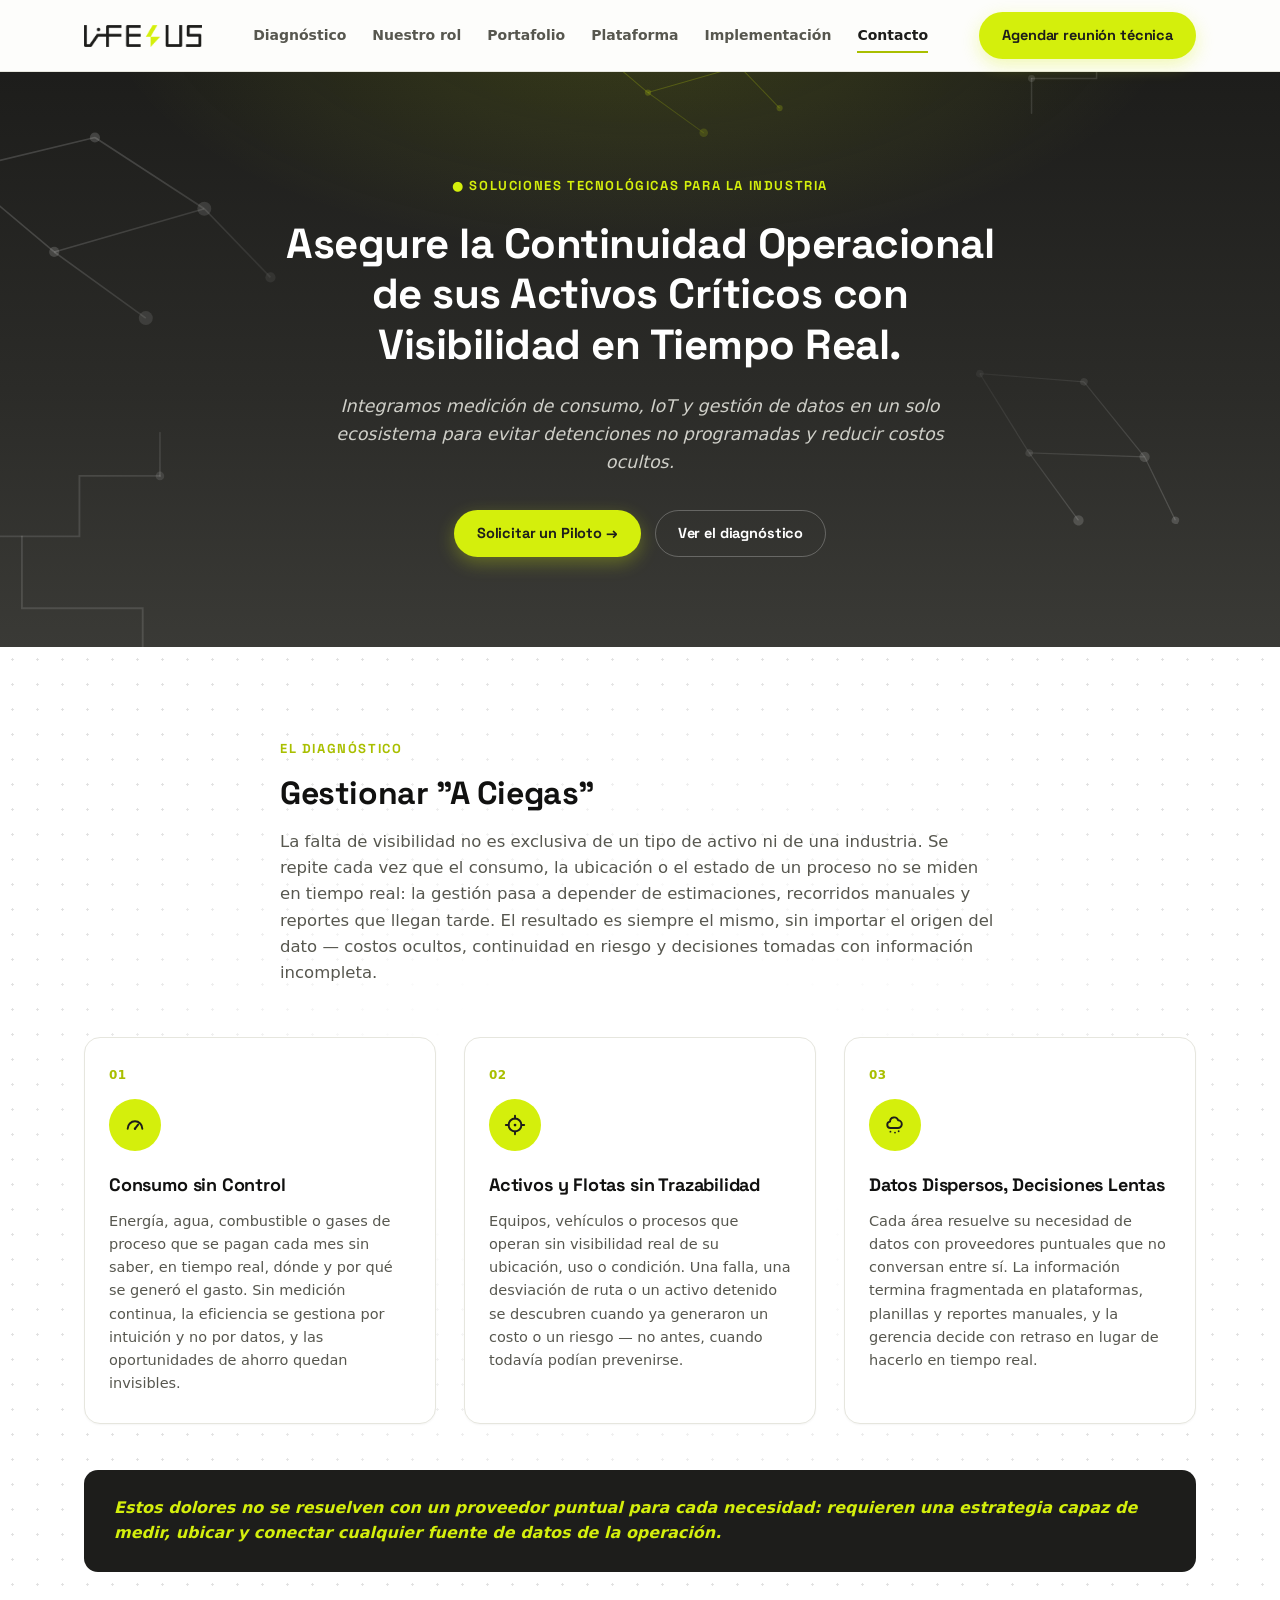
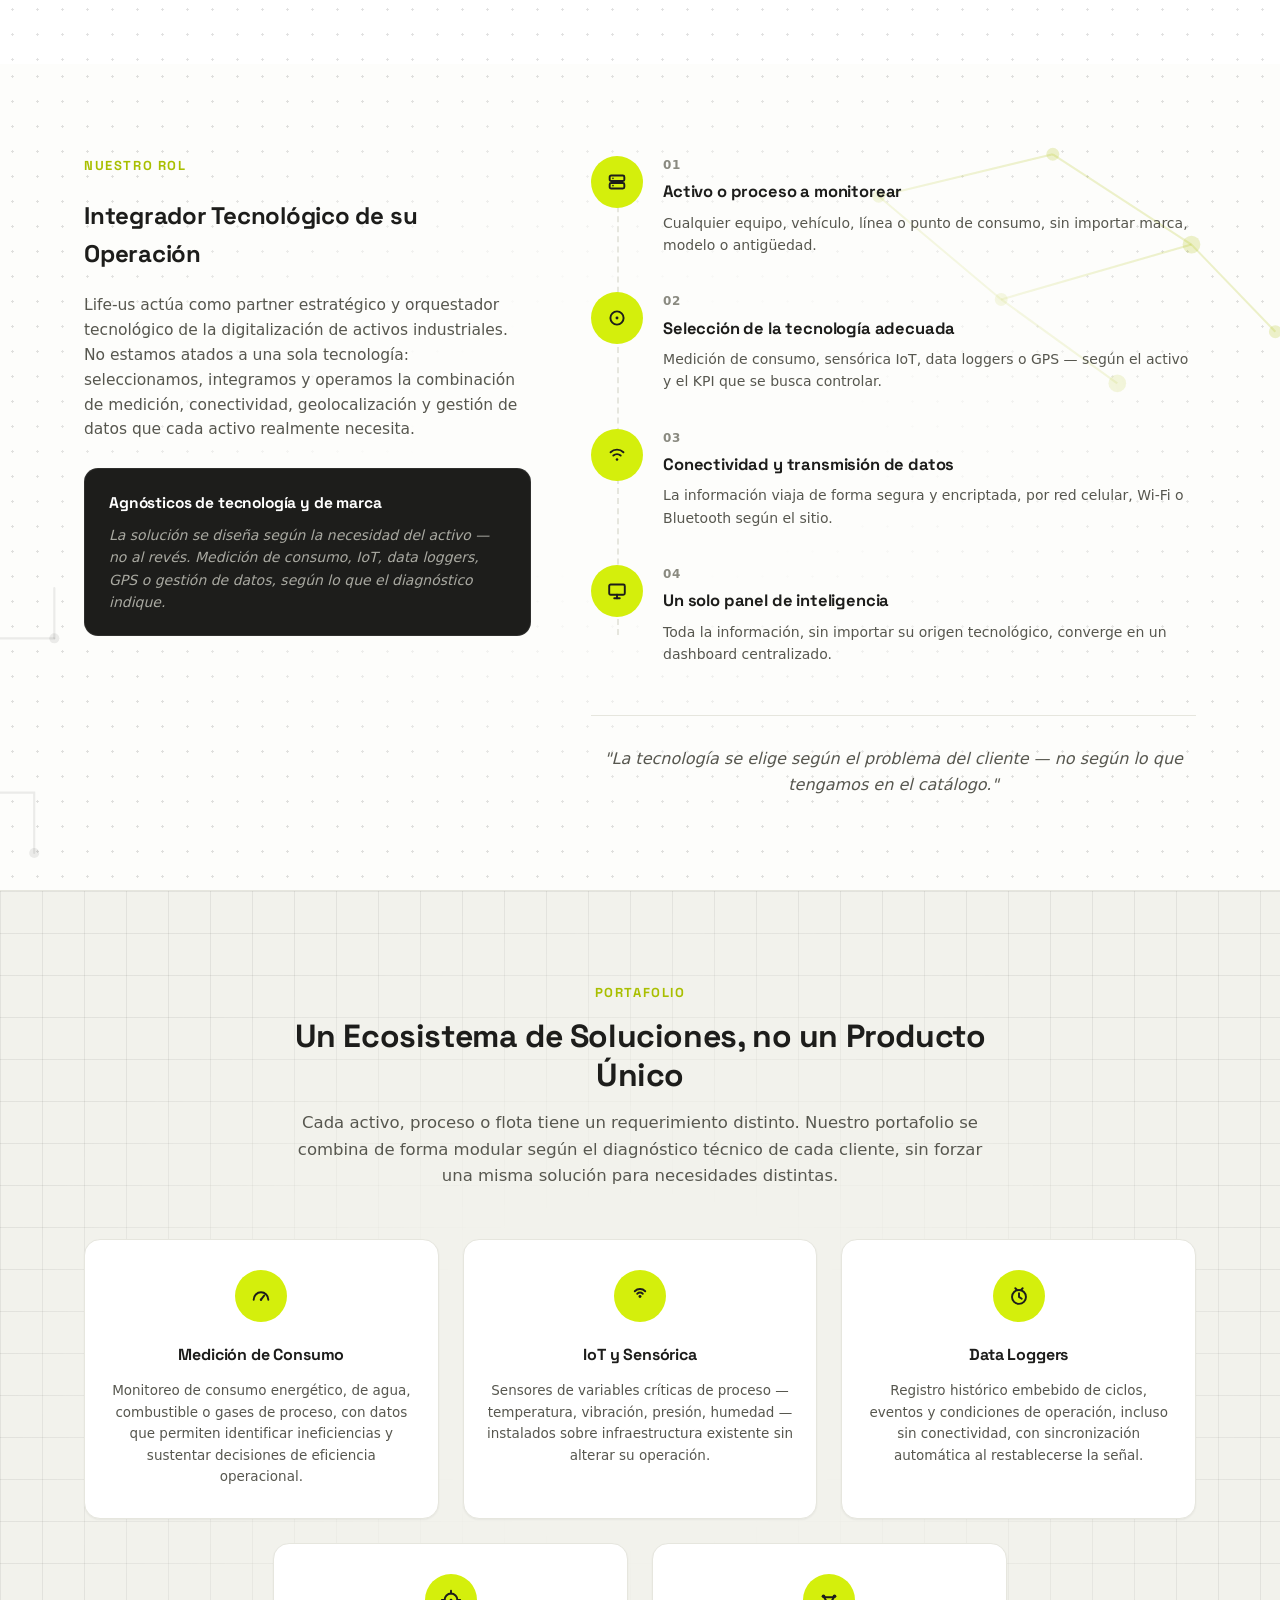
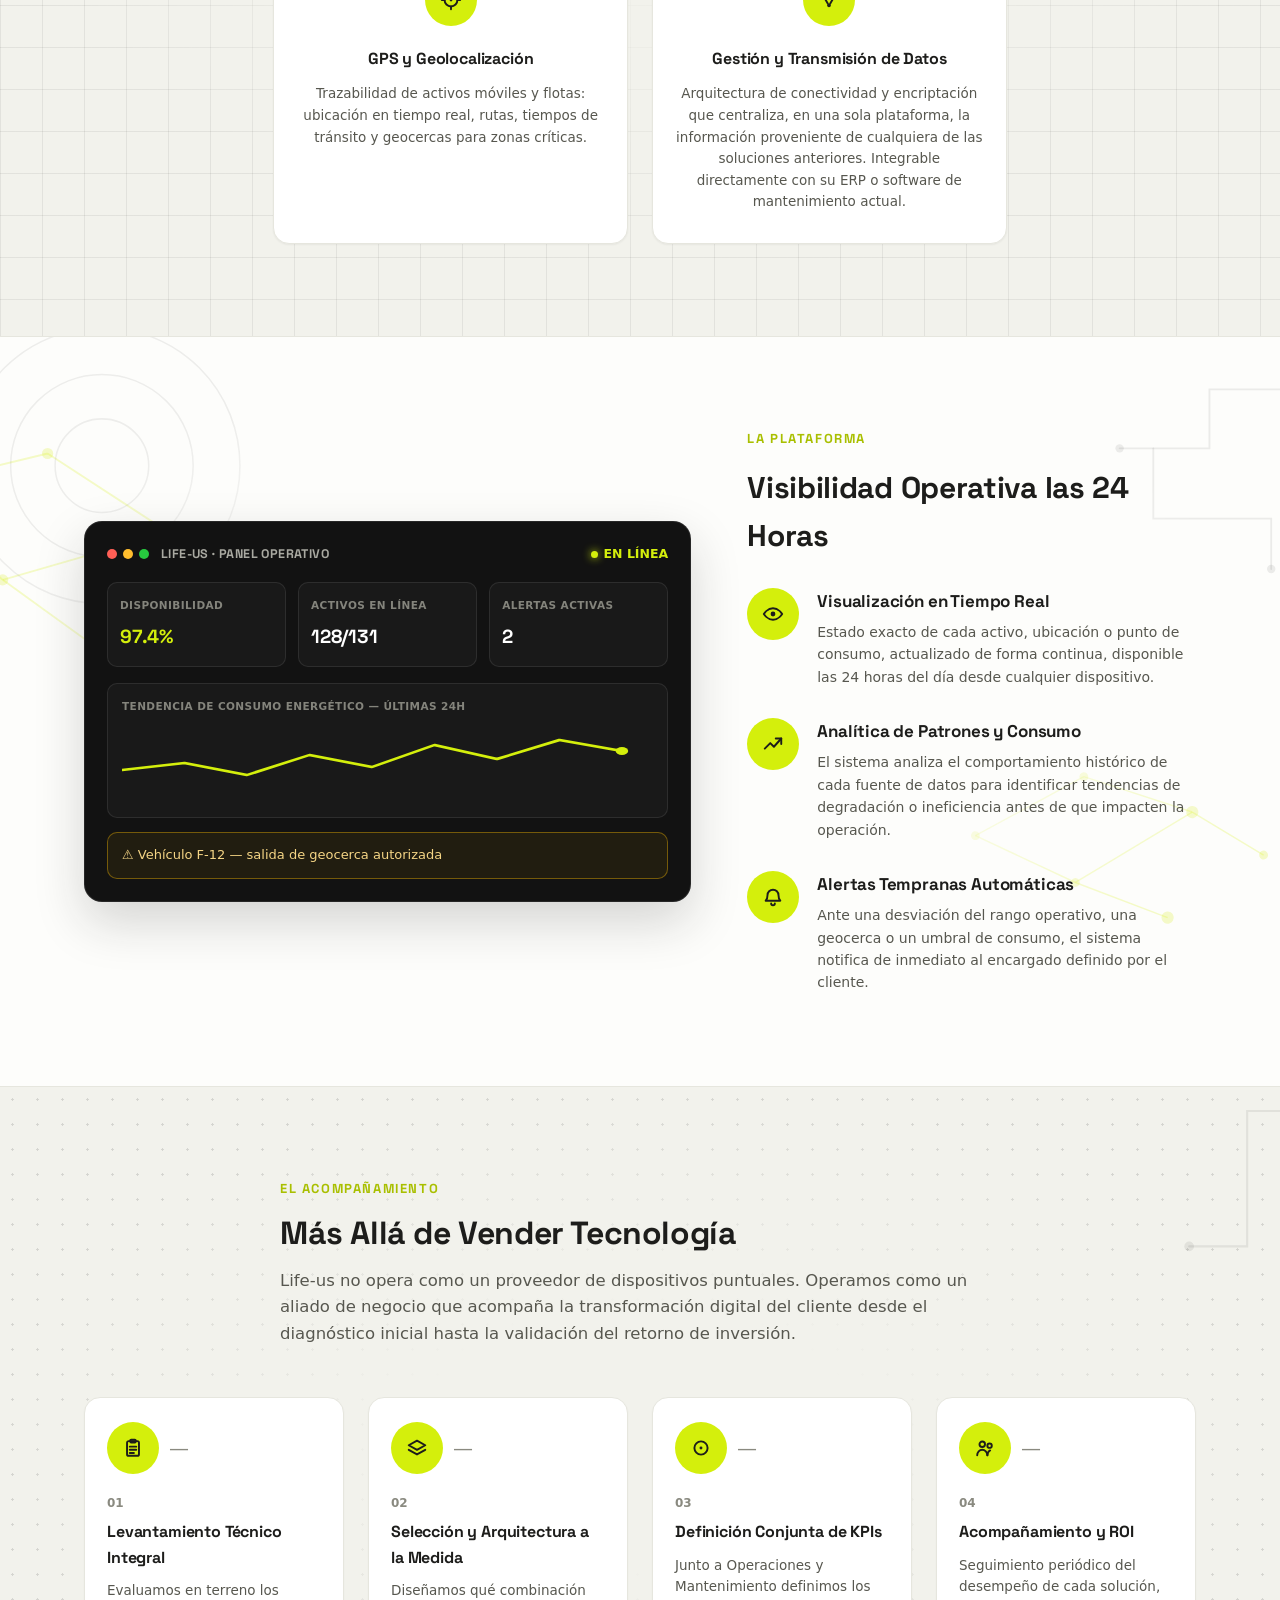
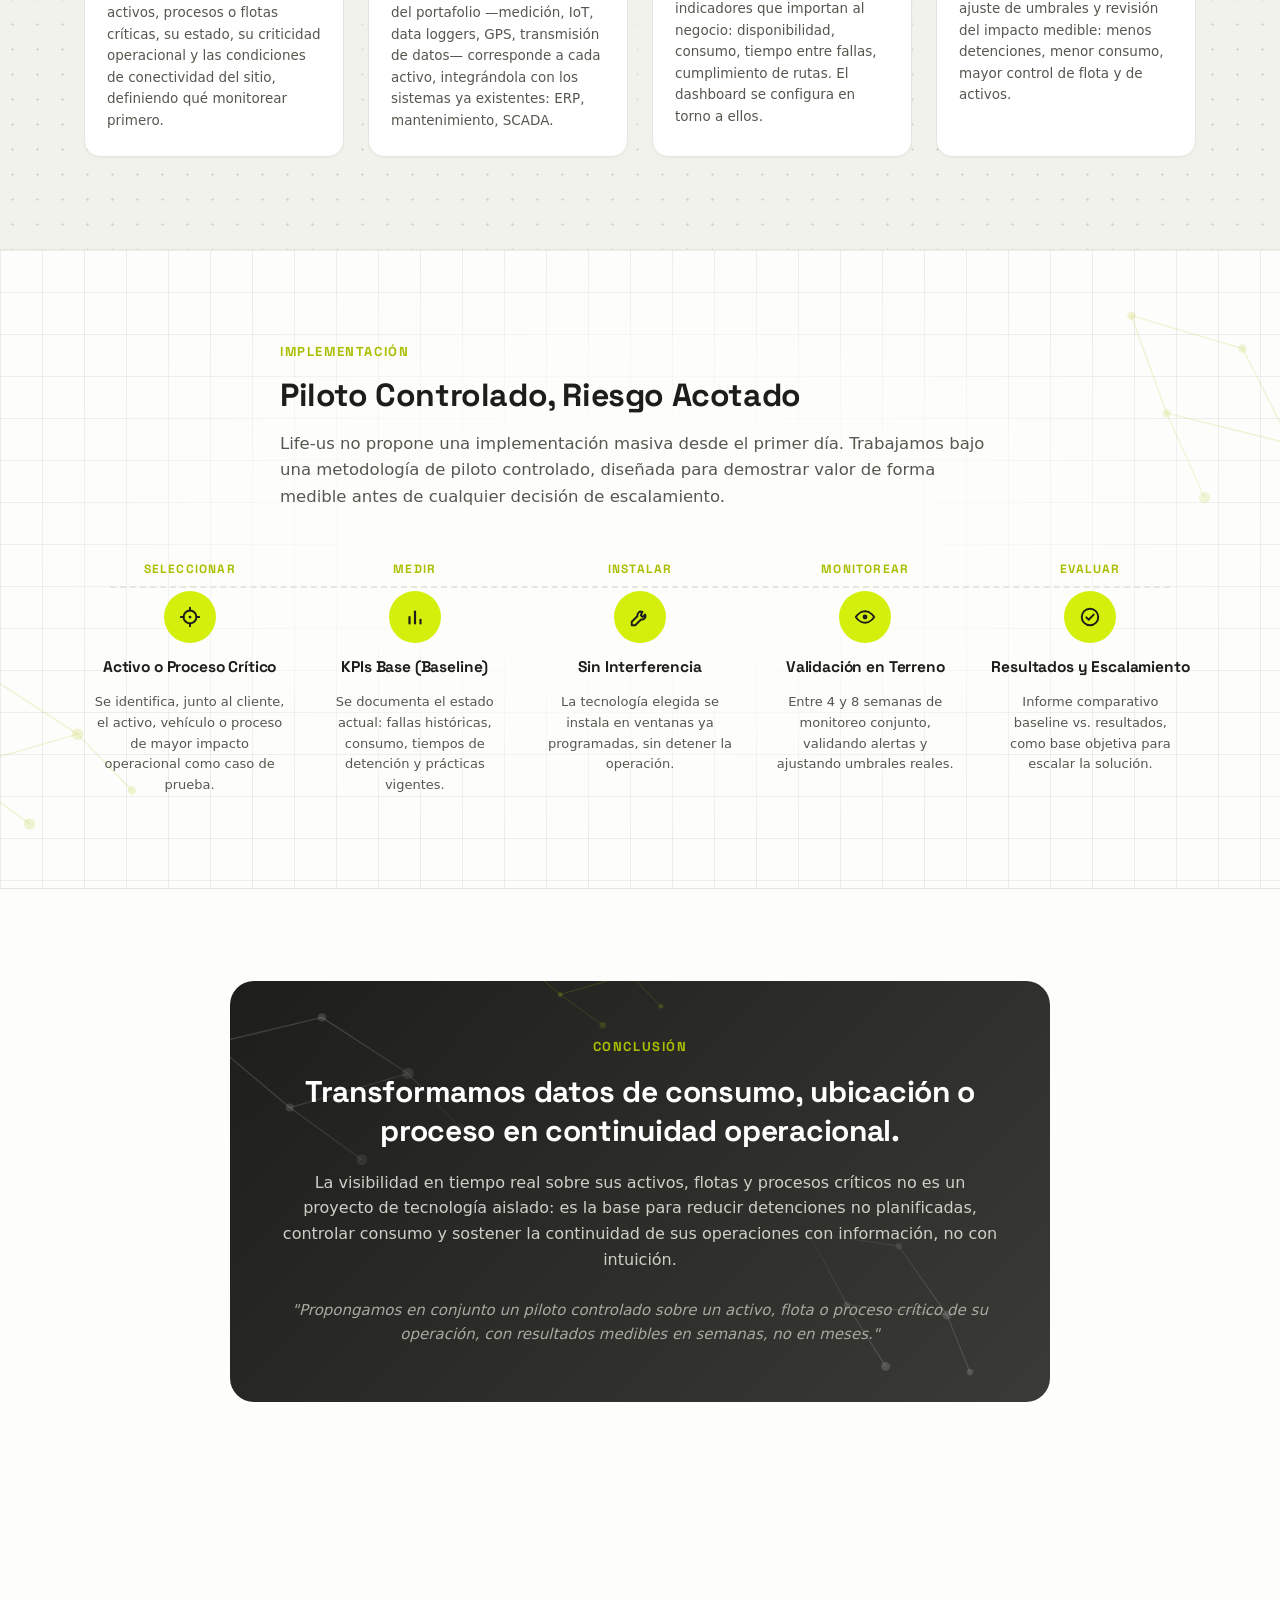
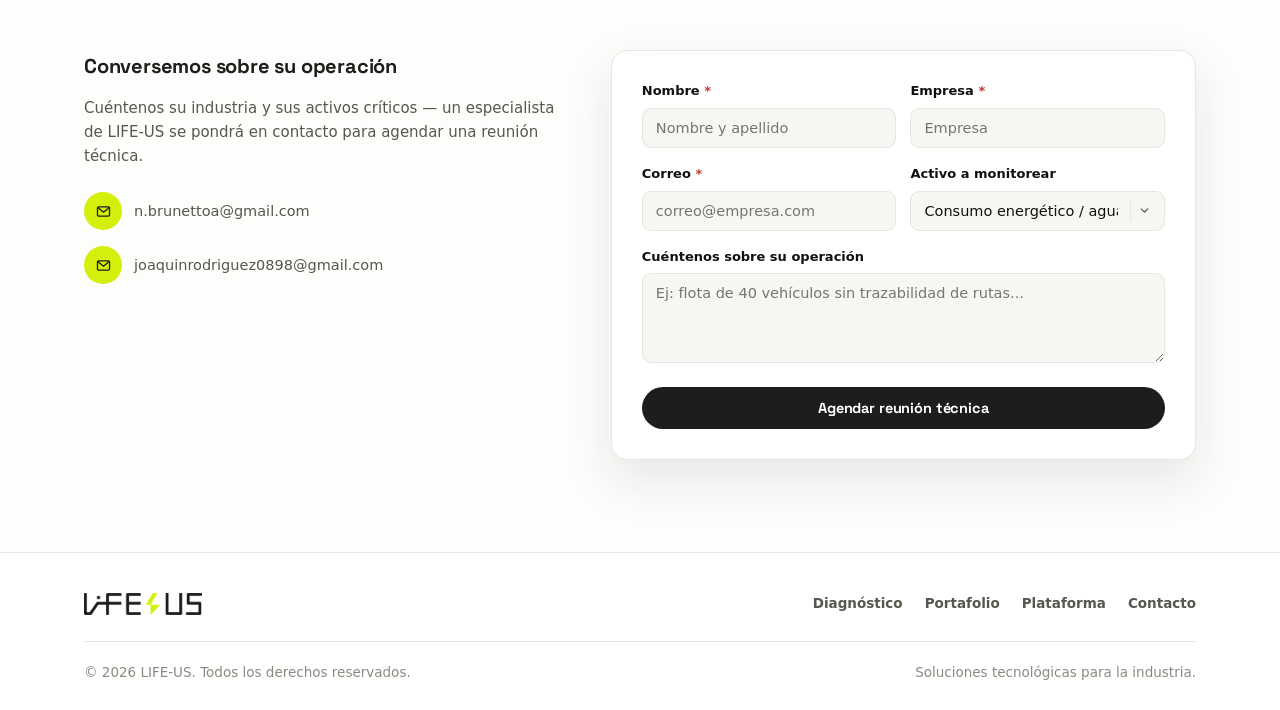
==== commit 1bc6e2f0: "Preview: split conclusion and contact into separate sections So the top-nav "Contacto" link scrolls " ====
--- a/index.html
+++ b/index.html
@@ -959,7 +959,7 @@
   </div>
 </section>
 
-<section id="contacto" style="background:var(--bg); border-top:1px solid var(--border-light);">
+<section id="conclusion" style="background:var(--bg); border-top:1px solid var(--border-light);">
   <div class="wrap">
     <div class="conclusion">
       <div class="bg-decor fade-center" aria-hidden="true">
@@ -978,6 +978,11 @@
       <p>La visibilidad en tiempo real sobre sus activos, flotas y procesos críticos no es un proyecto de tecnología aislado: es la base para reducir detenciones no planificadas, controlar consumo y sostener la continuidad de sus operaciones con información, no con intuición.</p>
       <p class="quote">"Propongamos en conjunto un piloto controlado sobre un activo, flota o proceso crítico de su operación, con resultados medibles en semanas, no en meses."</p>
     </div>
+  </div>
+</section>
+
+<section id="contacto" style="background:var(--bg);">
+  <div class="wrap">
     <div class="contact-grid">
       <div class="contact-info">
         <h3>Conversemos sobre su operación</h3>
@@ -994,19 +999,19 @@
           <div class="field">
             <label>Nombre <span class="req">*</span></label>
             <input type="text" name="nombre" placeholder="Nombre y apellido" required>
-            <p class="field-error">Ingresá tu nombre.</p>
+            <p class="field-error">Ingrese su nombre.</p>
           </div>
           <div class="field">
             <label>Empresa <span class="req">*</span></label>
             <input type="text" name="empresa" placeholder="Empresa" required>
-            <p class="field-error">Ingresá tu empresa.</p>
+            <p class="field-error">Ingrese su empresa.</p>
           </div>
         </div>
         <div class="field-row">
           <div class="field">
             <label>Correo <span class="req">*</span></label>
             <input type="email" name="correo" placeholder="correo@empresa.com" required>
-            <p class="field-error">Ingresá un correo válido.</p>
+            <p class="field-error">Ingrese un correo válido.</p>
           </div>
           <div class="field"><label>Activo a monitorear</label>
             <select name="activo" id="activoSelect">
@@ -1022,11 +1027,11 @@
         <div class="field field-otro" id="activoOtroWrap">
           <label>Describa el tipo de activo <span class="req">*</span></label>
           <input type="text" name="activo_otro" id="activoOtroInput" placeholder="Ej: grúa portuaria, silo de almacenamiento, generador...">
-          <p class="field-error">Contanos qué tipo de activo querés monitorear.</p>
+          <p class="field-error">Cuéntenos qué tipo de activo desea monitorear.</p>
         </div>
         <div class="field"><label>Cuéntenos sobre su operación</label><textarea name="mensaje" placeholder="Ej: flota de 40 vehículos sin trazabilidad de rutas..."></textarea></div>
         <button type="submit" class="btn btn-dark" style="width:100%;">Agendar reunión técnica</button>
-        <p class="form-note" id="formError" style="display:none; color:#c0392b;">No pudimos enviar tu consulta. Probá de nuevo o escribinos directamente a n.brunettoa@gmail.com.</p>
+        <p class="form-note" id="formError" style="display:none; color:#c0392b;">No pudimos enviar su consulta. Intente de nuevo o escríbanos directamente a n.brunettoa@gmail.com.</p>
 
         <div class="form-success" id="formSuccess">
           <div class="badge"><svg class="ic" viewBox="0 0 24 24"><use href="#ic-check"/></svg></div>
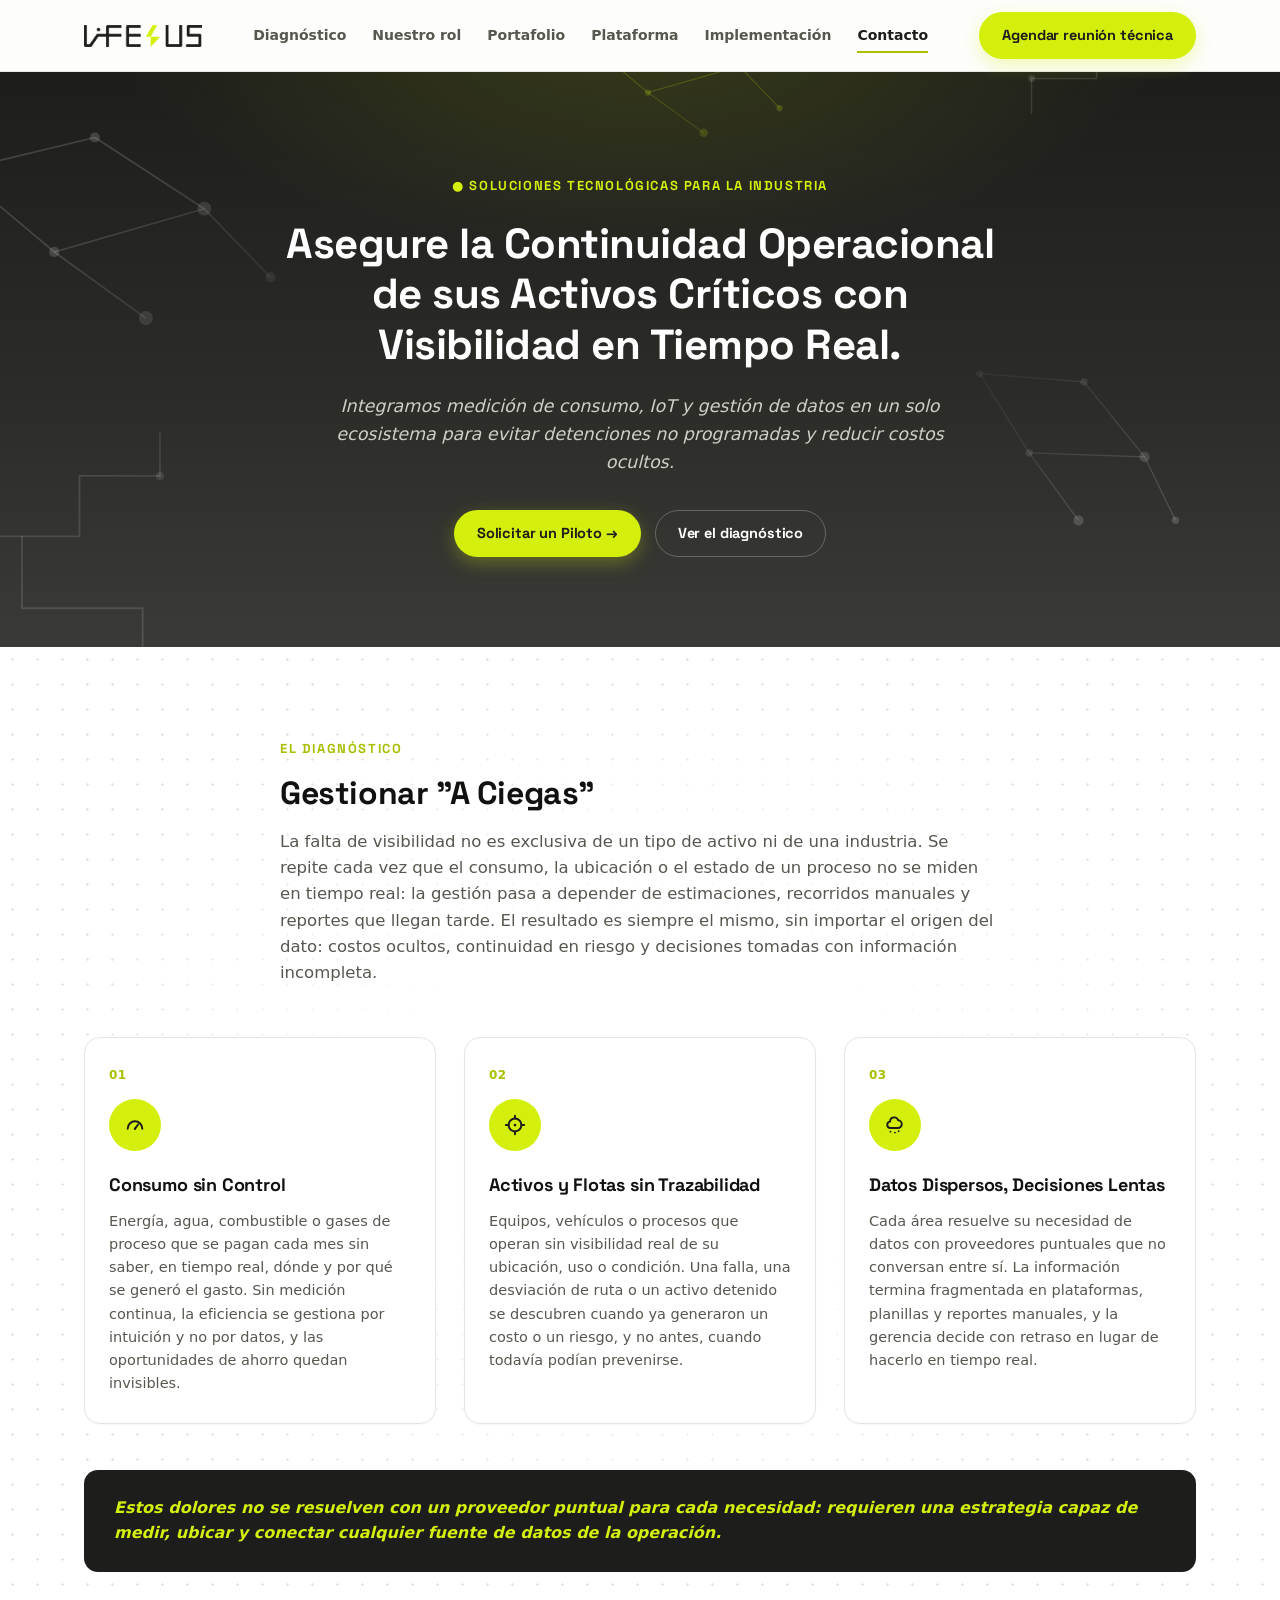
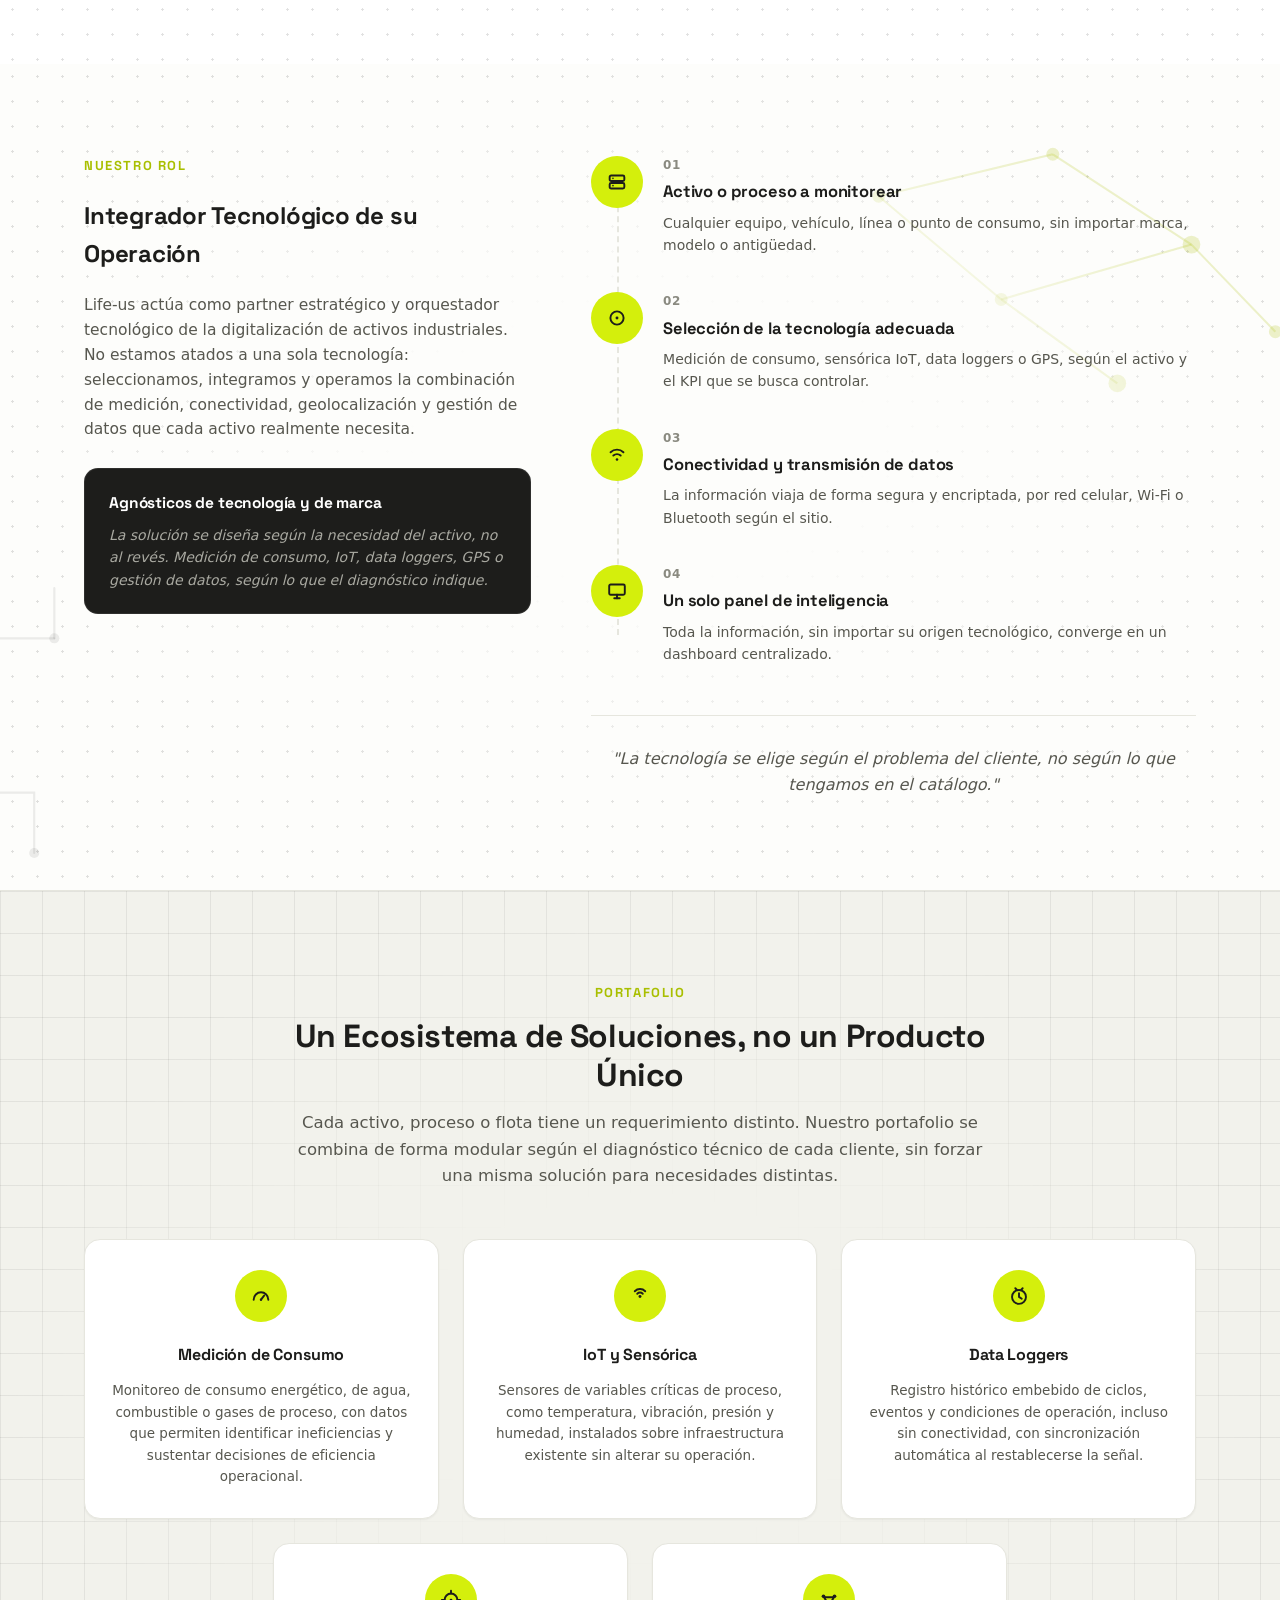
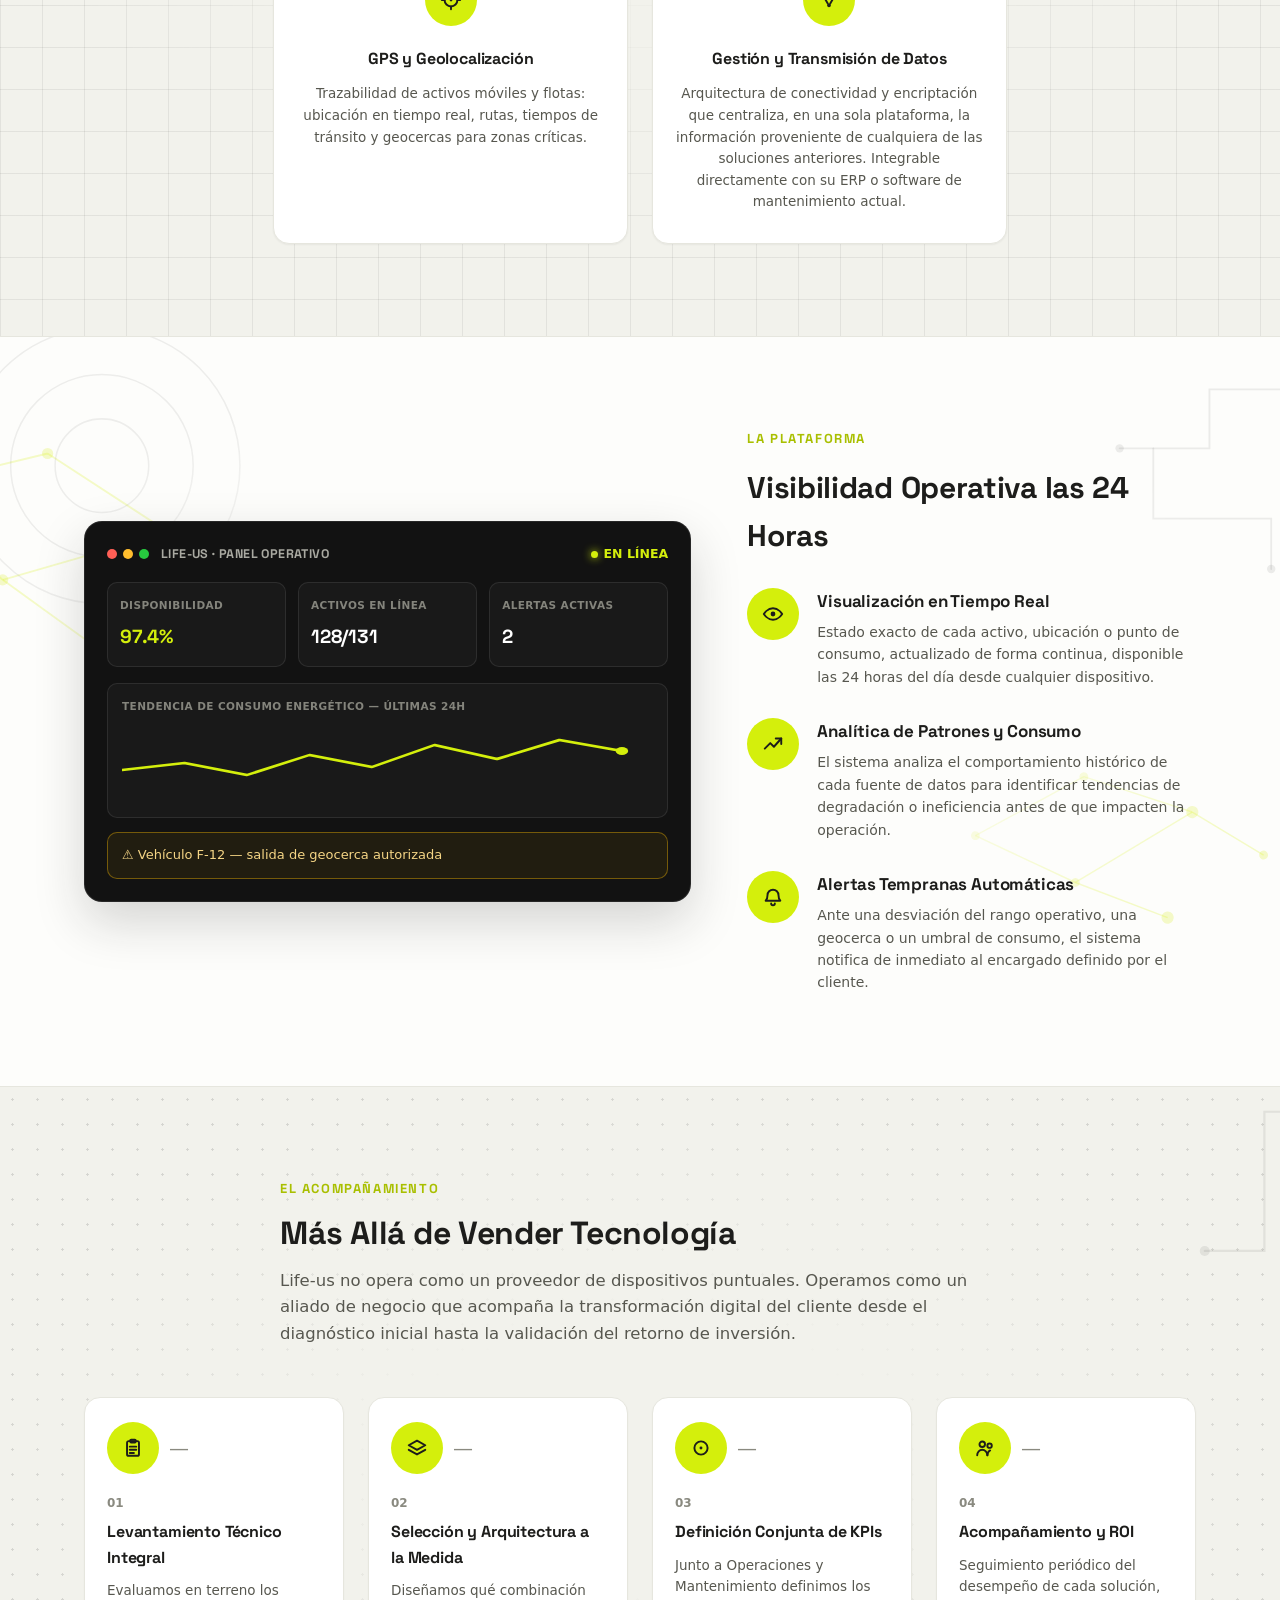
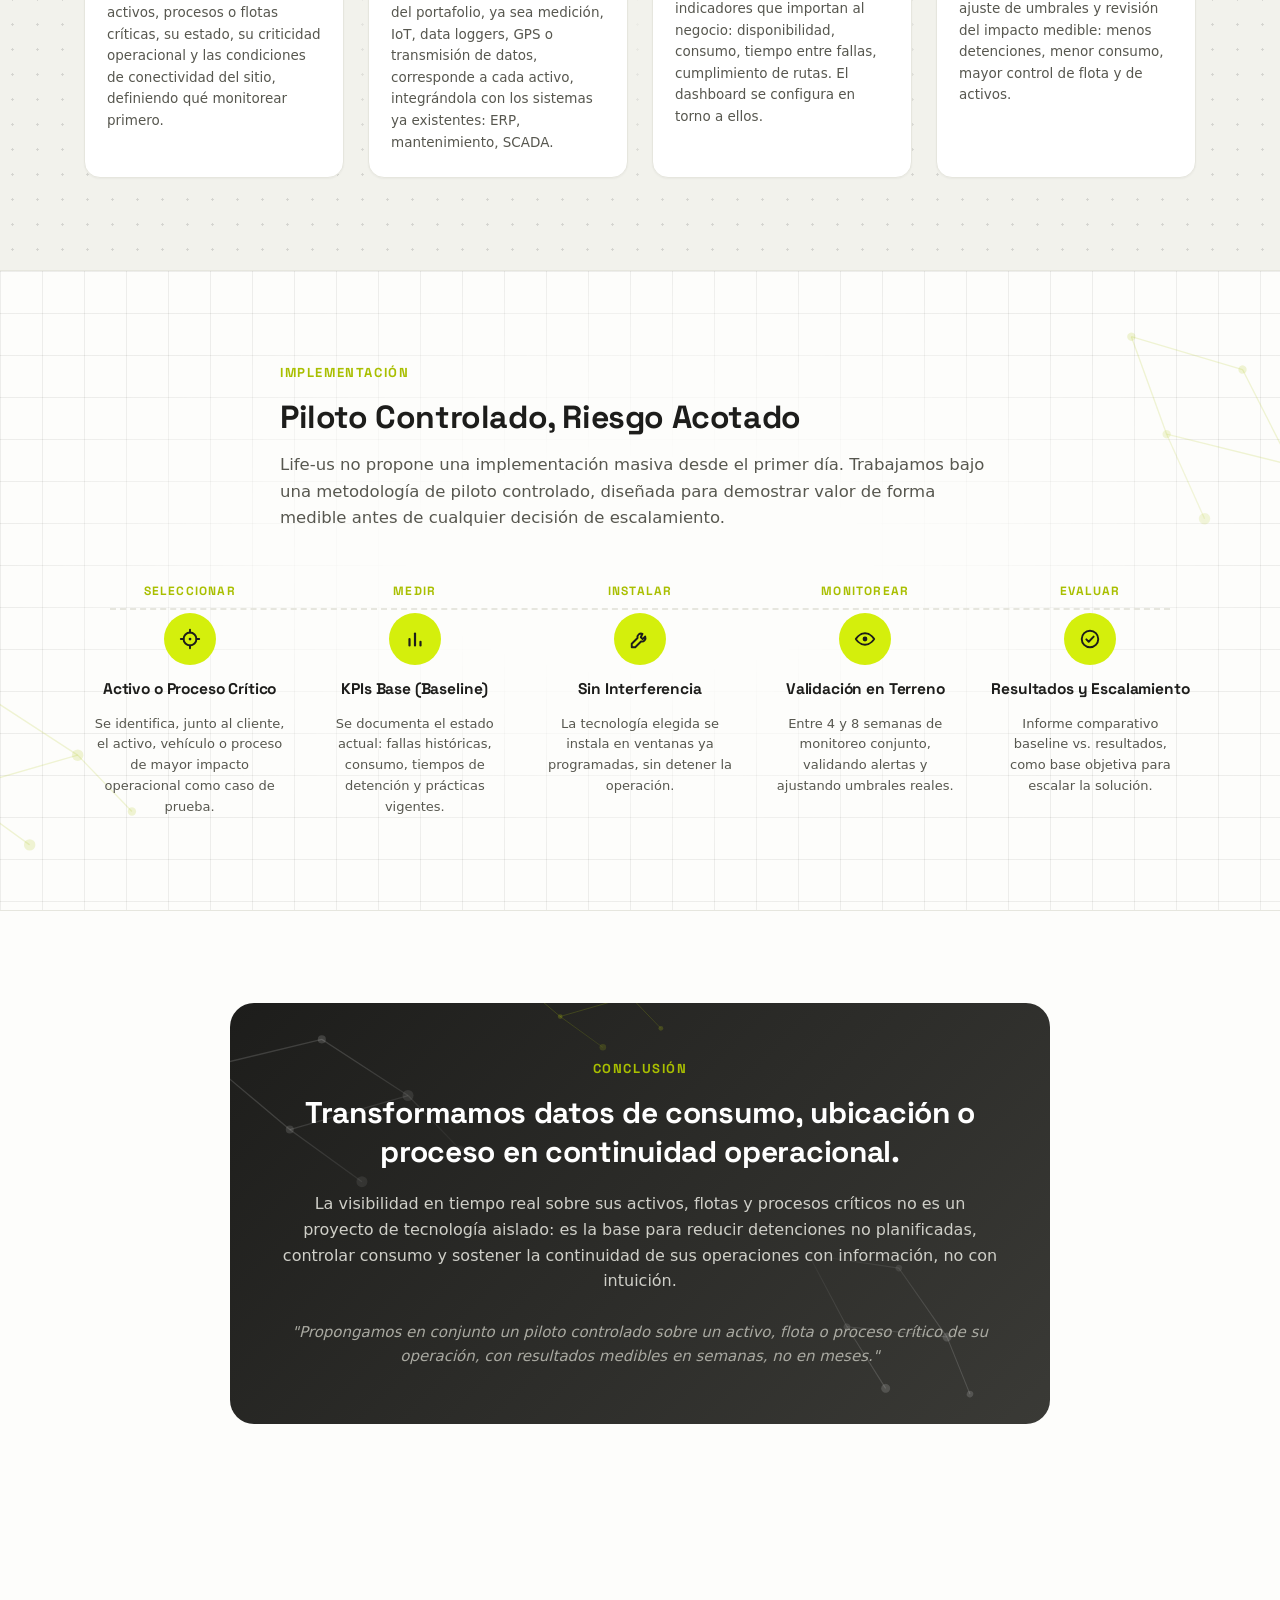
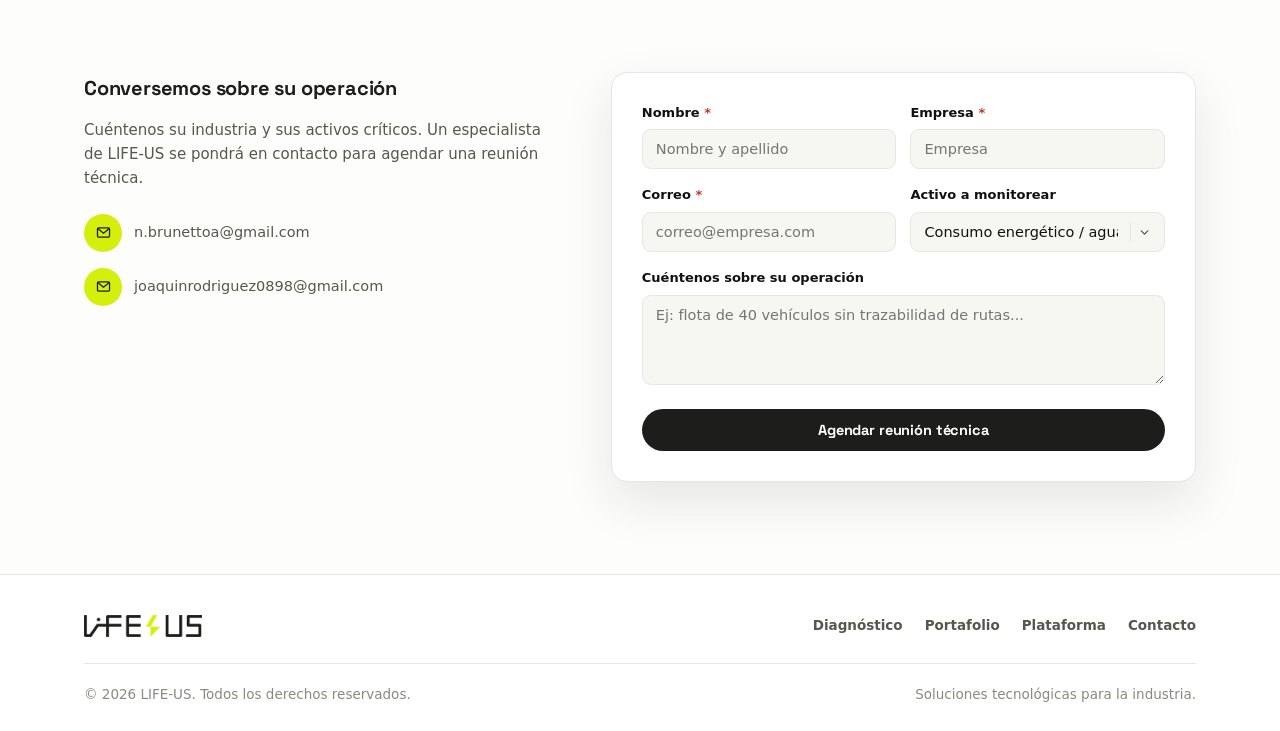
==== commit edf23982: "Rewrite emphasis/parenthetical em dashes as standard punctuation Replaces 8 mid-sentence em dashes w" ====
--- a/index.html
+++ b/index.html
@@ -689,7 +689,7 @@
     <div class="section-head">
       <span class="kicker" style="color:var(--lime-dim);">El diagnóstico</span>
       <h2>Gestionar "A Ciegas"</h2>
-      <p>La falta de visibilidad no es exclusiva de un tipo de activo ni de una industria. Se repite cada vez que el consumo, la ubicación o el estado de un proceso no se miden en tiempo real: la gestión pasa a depender de estimaciones, recorridos manuales y reportes que llegan tarde. El resultado es siempre el mismo, sin importar el origen del dato — costos ocultos, continuidad en riesgo y decisiones tomadas con información incompleta.</p>
+      <p>La falta de visibilidad no es exclusiva de un tipo de activo ni de una industria. Se repite cada vez que el consumo, la ubicación o el estado de un proceso no se miden en tiempo real: la gestión pasa a depender de estimaciones, recorridos manuales y reportes que llegan tarde. El resultado es siempre el mismo, sin importar el origen del dato: costos ocultos, continuidad en riesgo y decisiones tomadas con información incompleta.</p>
     </div>
     <div class="diag-grid">
       <div class="diag-item">
@@ -702,7 +702,7 @@
         <span class="card-num">02</span>
         <div class="badge"><svg class="ic" viewBox="0 0 24 24"><use href="#ic-crosshair"/></svg></div>
         <h3>Activos y Flotas sin Trazabilidad</h3>
-        <p>Equipos, vehículos o procesos que operan sin visibilidad real de su ubicación, uso o condición. Una falla, una desviación de ruta o un activo detenido se descubren cuando ya generaron un costo o un riesgo — no antes, cuando todavía podían prevenirse.</p>
+        <p>Equipos, vehículos o procesos que operan sin visibilidad real de su ubicación, uso o condición. Una falla, una desviación de ruta o un activo detenido se descubren cuando ya generaron un costo o un riesgo, y no antes, cuando todavía podían prevenirse.</p>
       </div>
       <div class="diag-item">
         <span class="card-num">03</span>
@@ -735,7 +735,7 @@
       <p>Life-us actúa como partner estratégico y orquestador tecnológico de la digitalización de activos industriales. No estamos atados a una sola tecnología: seleccionamos, integramos y operamos la combinación de medición, conectividad, geolocalización y gestión de datos que cada activo realmente necesita.</p>
       <div class="role-quote-box">
         <h4>Agnósticos de tecnología y de marca</h4>
-        <p>La solución se diseña según la necesidad del activo — no al revés. Medición de consumo, IoT, data loggers, GPS o gestión de datos, según lo que el diagnóstico indique.</p>
+        <p>La solución se diseña según la necesidad del activo, no al revés. Medición de consumo, IoT, data loggers, GPS o gestión de datos, según lo que el diagnóstico indique.</p>
       </div>
     </div>
     <div>
@@ -746,7 +746,7 @@
         </div>
         <div class="role-step">
           <div class="badge"><svg class="ic" viewBox="0 0 24 24"><use href="#ic-target"/></svg></div>
-          <div><span class="num">02</span><h4>Selección de la tecnología adecuada</h4><p>Medición de consumo, sensórica IoT, data loggers o GPS — según el activo y el KPI que se busca controlar.</p></div>
+          <div><span class="num">02</span><h4>Selección de la tecnología adecuada</h4><p>Medición de consumo, sensórica IoT, data loggers o GPS, según el activo y el KPI que se busca controlar.</p></div>
         </div>
         <div class="role-step">
           <div class="badge"><svg class="ic" viewBox="0 0 24 24"><use href="#ic-wifi"/></svg></div>
@@ -757,7 +757,7 @@
           <div><span class="num">04</span><h4>Un solo panel de inteligencia</h4><p>Toda la información, sin importar su origen tecnológico, converge en un dashboard centralizado.</p></div>
         </div>
       </div>
-      <p class="role-pullquote">"La tecnología se elige según el problema del cliente — no según lo que tengamos en el catálogo."</p>
+      <p class="role-pullquote">"La tecnología se elige según el problema del cliente, no según lo que tengamos en el catálogo."</p>
     </div>
   </div>
 </section>
@@ -786,7 +786,7 @@
       <div class="port-card">
         <div class="badge"><svg class="ic" viewBox="0 0 24 24"><use href="#ic-signal"/></svg></div>
         <h3>IoT y Sensórica</h3>
-        <p>Sensores de variables críticas de proceso — temperatura, vibración, presión, humedad — instalados sobre infraestructura existente sin alterar su operación.</p>
+        <p>Sensores de variables críticas de proceso, como temperatura, vibración, presión y humedad, instalados sobre infraestructura existente sin alterar su operación.</p>
       </div>
       <div class="port-card">
         <div class="badge"><svg class="ic" viewBox="0 0 24 24"><use href="#ic-clock"/></svg></div>
@@ -891,7 +891,7 @@
         <div class="top-row"><div class="badge"><svg class="ic" viewBox="0 0 24 24"><use href="#ic-layers"/></svg></div><span class="dash-sep">—</span></div>
         <span class="num">02</span>
         <h3>Selección y Arquitectura a la Medida</h3>
-        <p>Diseñamos qué combinación del portafolio —medición, IoT, data loggers, GPS, transmisión de datos— corresponde a cada activo, integrándola con los sistemas ya existentes: ERP, mantenimiento, SCADA.</p>
+        <p>Diseñamos qué combinación del portafolio, ya sea medición, IoT, data loggers, GPS o transmisión de datos, corresponde a cada activo, integrándola con los sistemas ya existentes: ERP, mantenimiento, SCADA.</p>
       </div>
       <div class="acc-item">
         <div class="top-row"><div class="badge"><svg class="ic" viewBox="0 0 24 24"><use href="#ic-target"/></svg></div><span class="dash-sep">—</span></div>
@@ -986,7 +986,7 @@
     <div class="contact-grid">
       <div class="contact-info">
         <h3>Conversemos sobre su operación</h3>
-        <p>Cuéntenos su industria y sus activos críticos — un especialista de LIFE-US se pondrá en contacto para agendar una reunión técnica.</p>
+        <p>Cuéntenos su industria y sus activos críticos. Un especialista de LIFE-US se pondrá en contacto para agendar una reunión técnica.</p>
         <div class="contact-detail"><span class="badge"><svg class="ic" viewBox="0 0 24 24" style="width:17px;height:17px;"><use href="#ic-mail"/></svg></span> n.brunettoa@gmail.com</div>
         <div class="contact-detail"><span class="badge"><svg class="ic" viewBox="0 0 24 24" style="width:17px;height:17px;"><use href="#ic-mail"/></svg></span> joaquinrodriguez0898@gmail.com</div>
       </div>
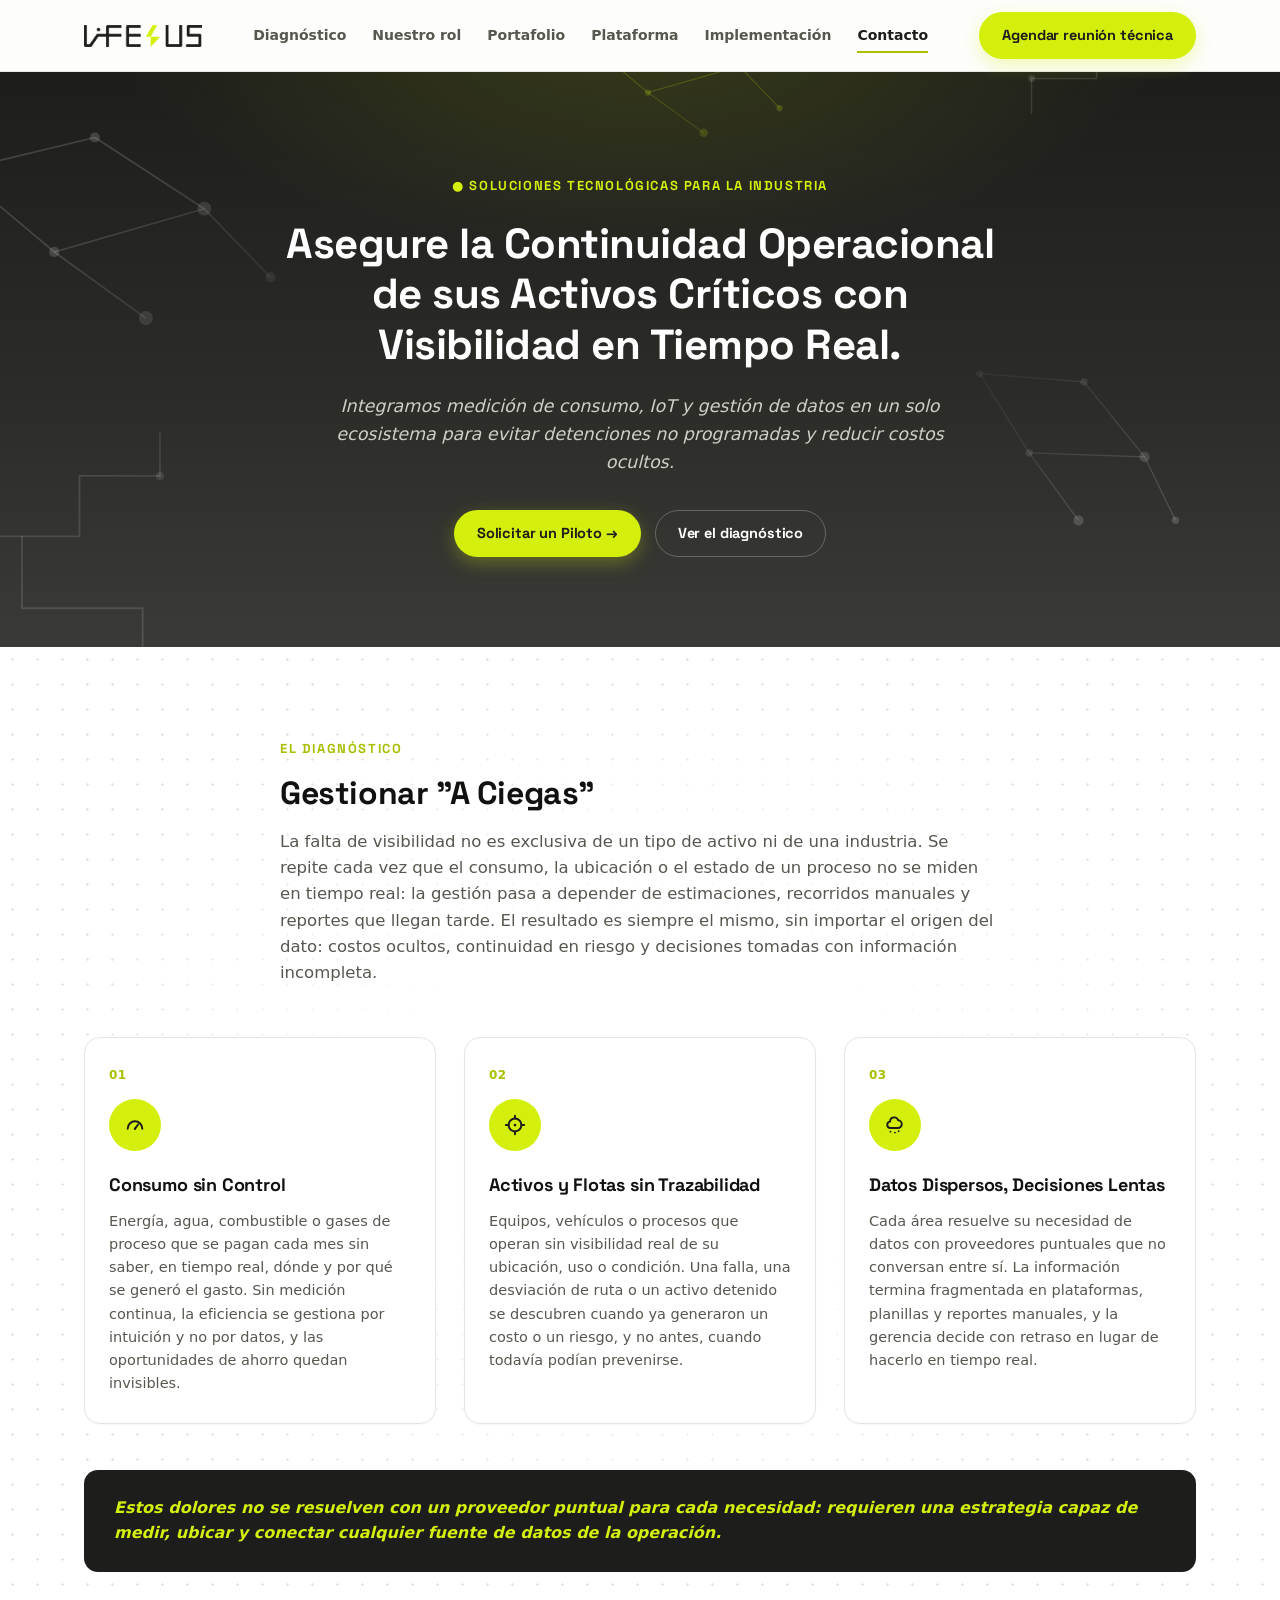
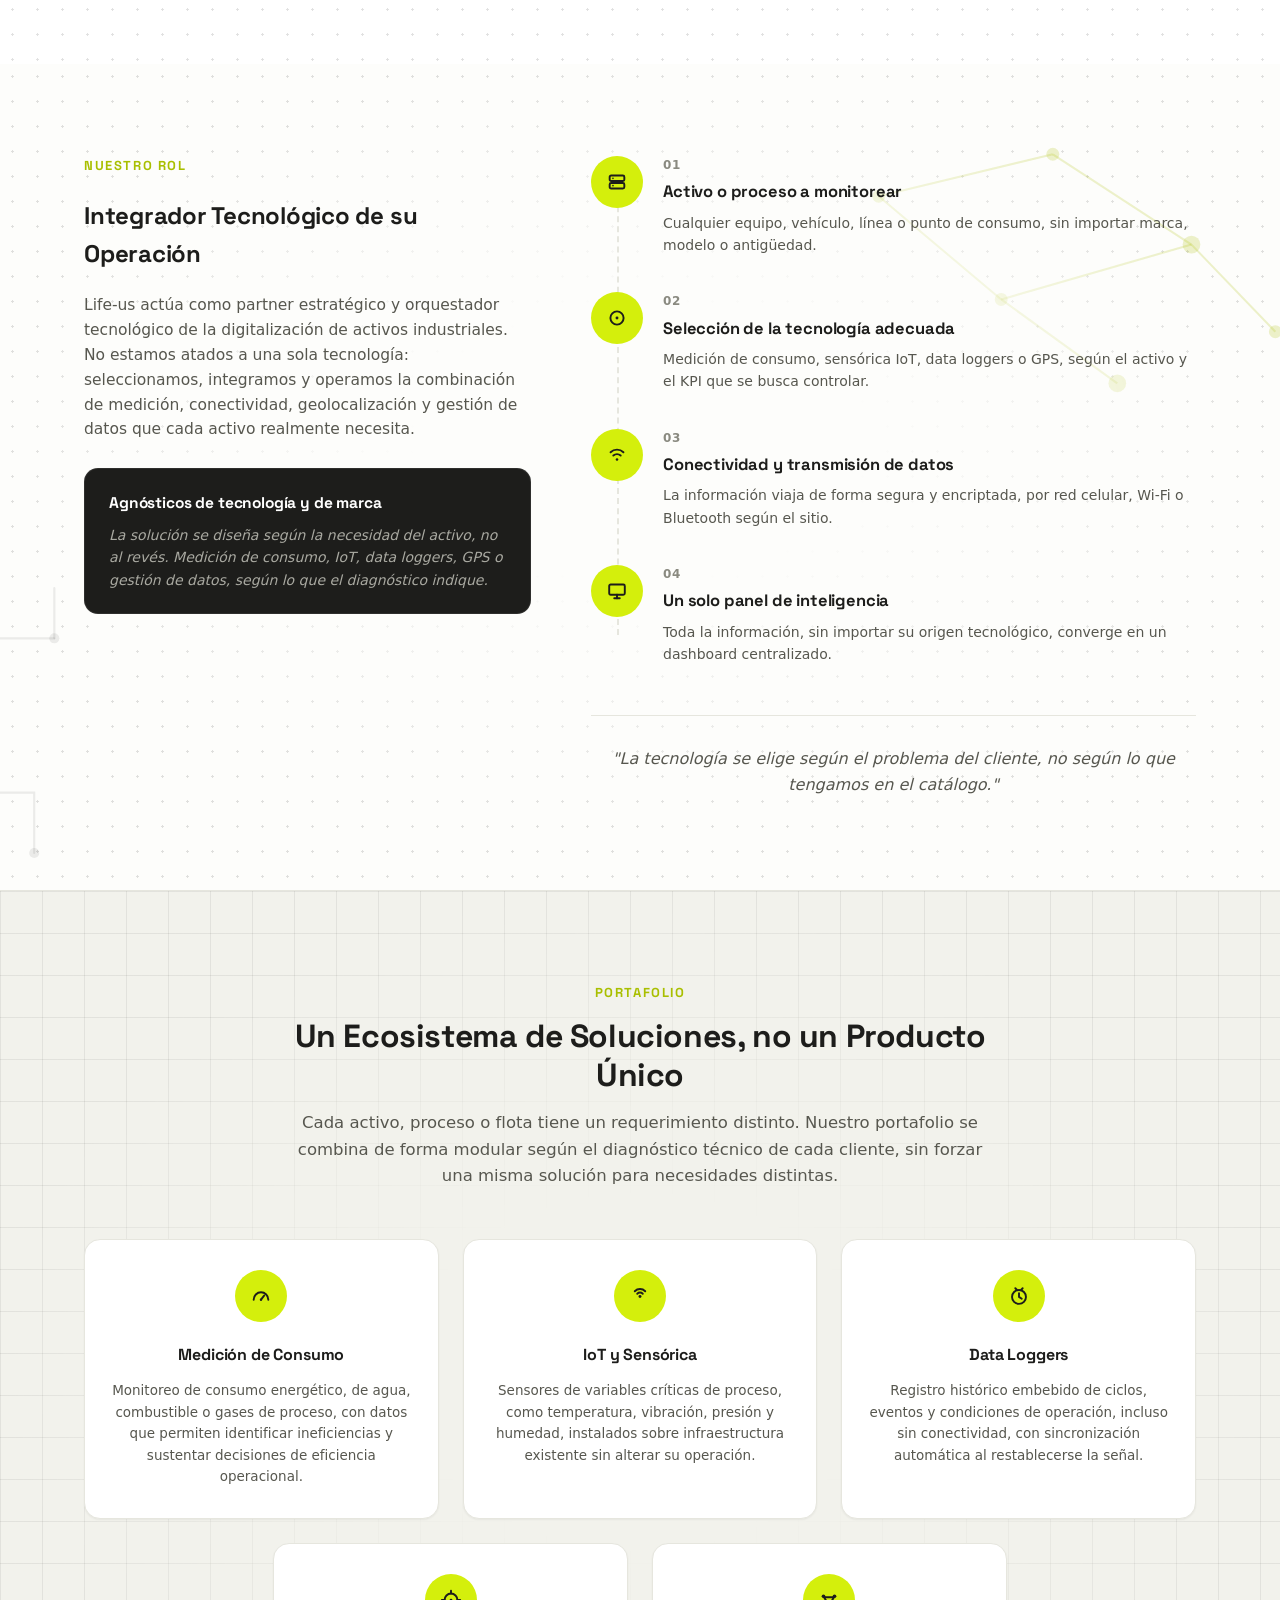
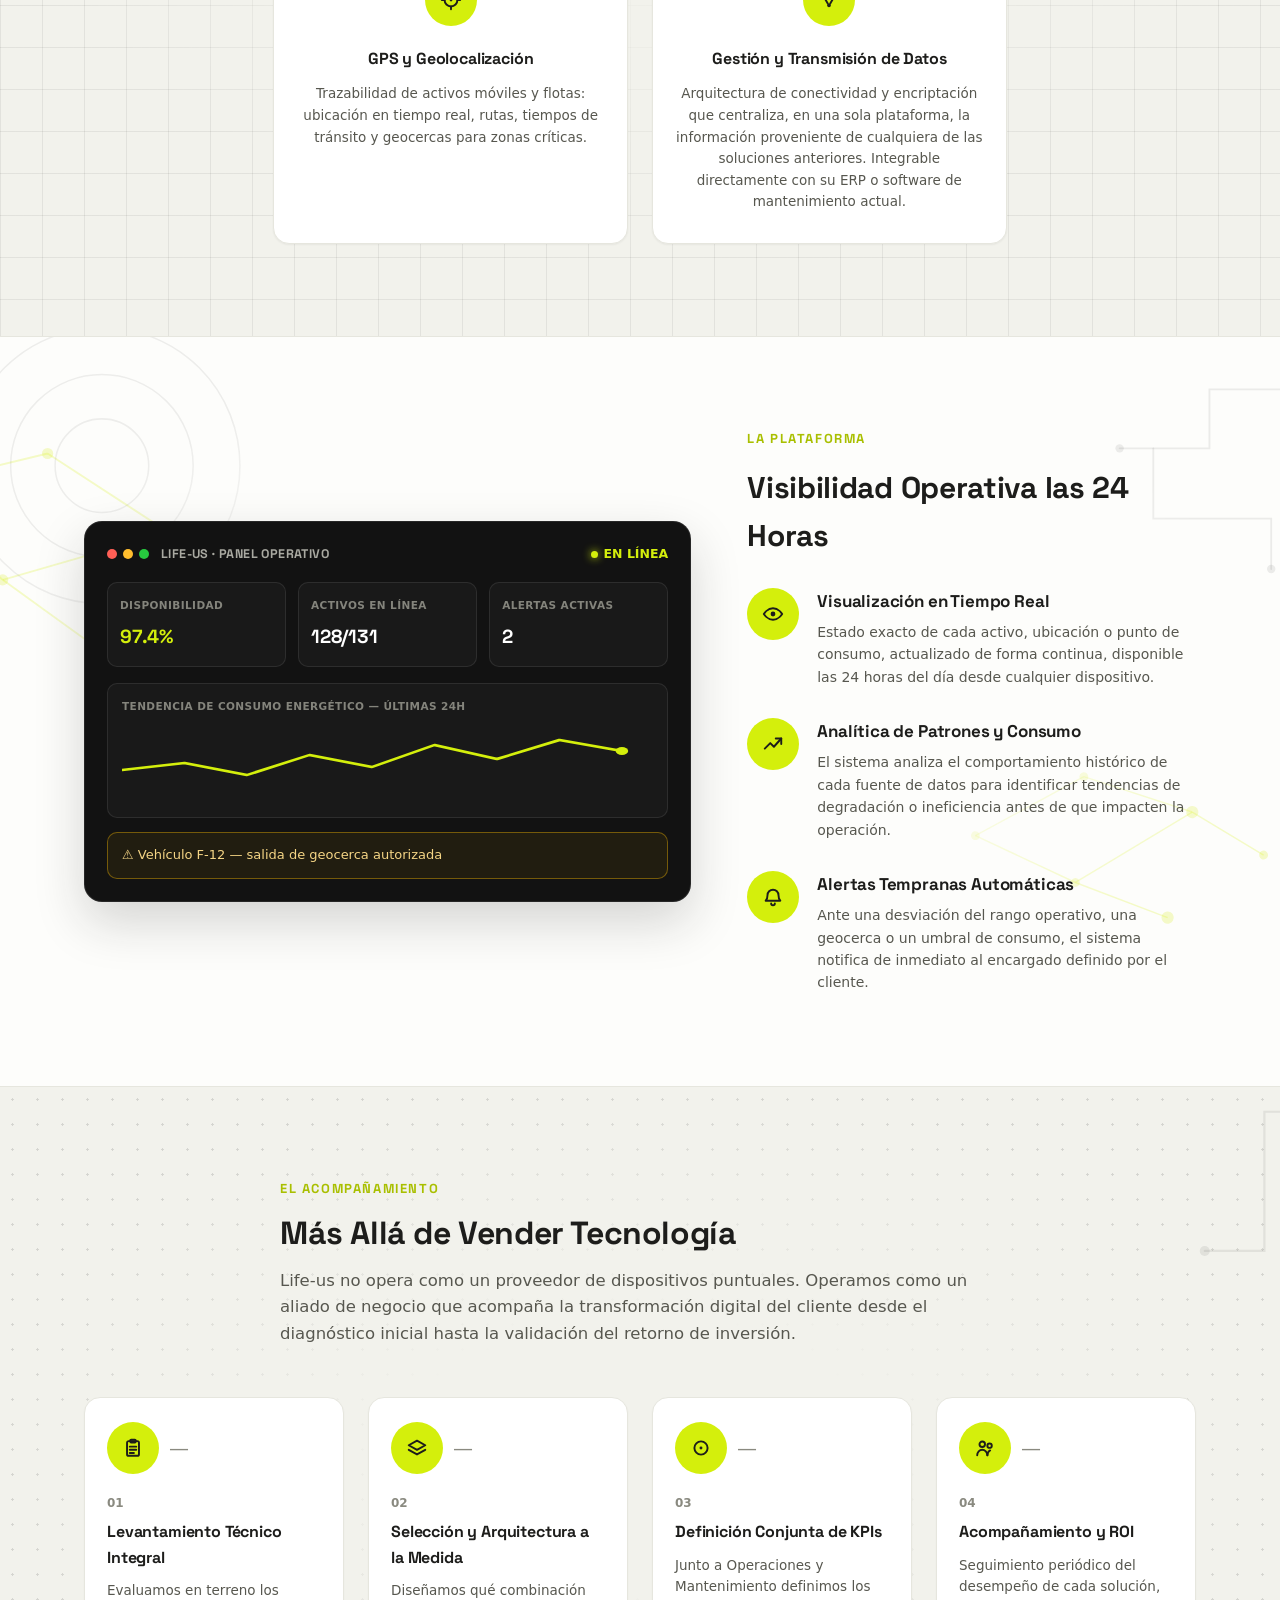
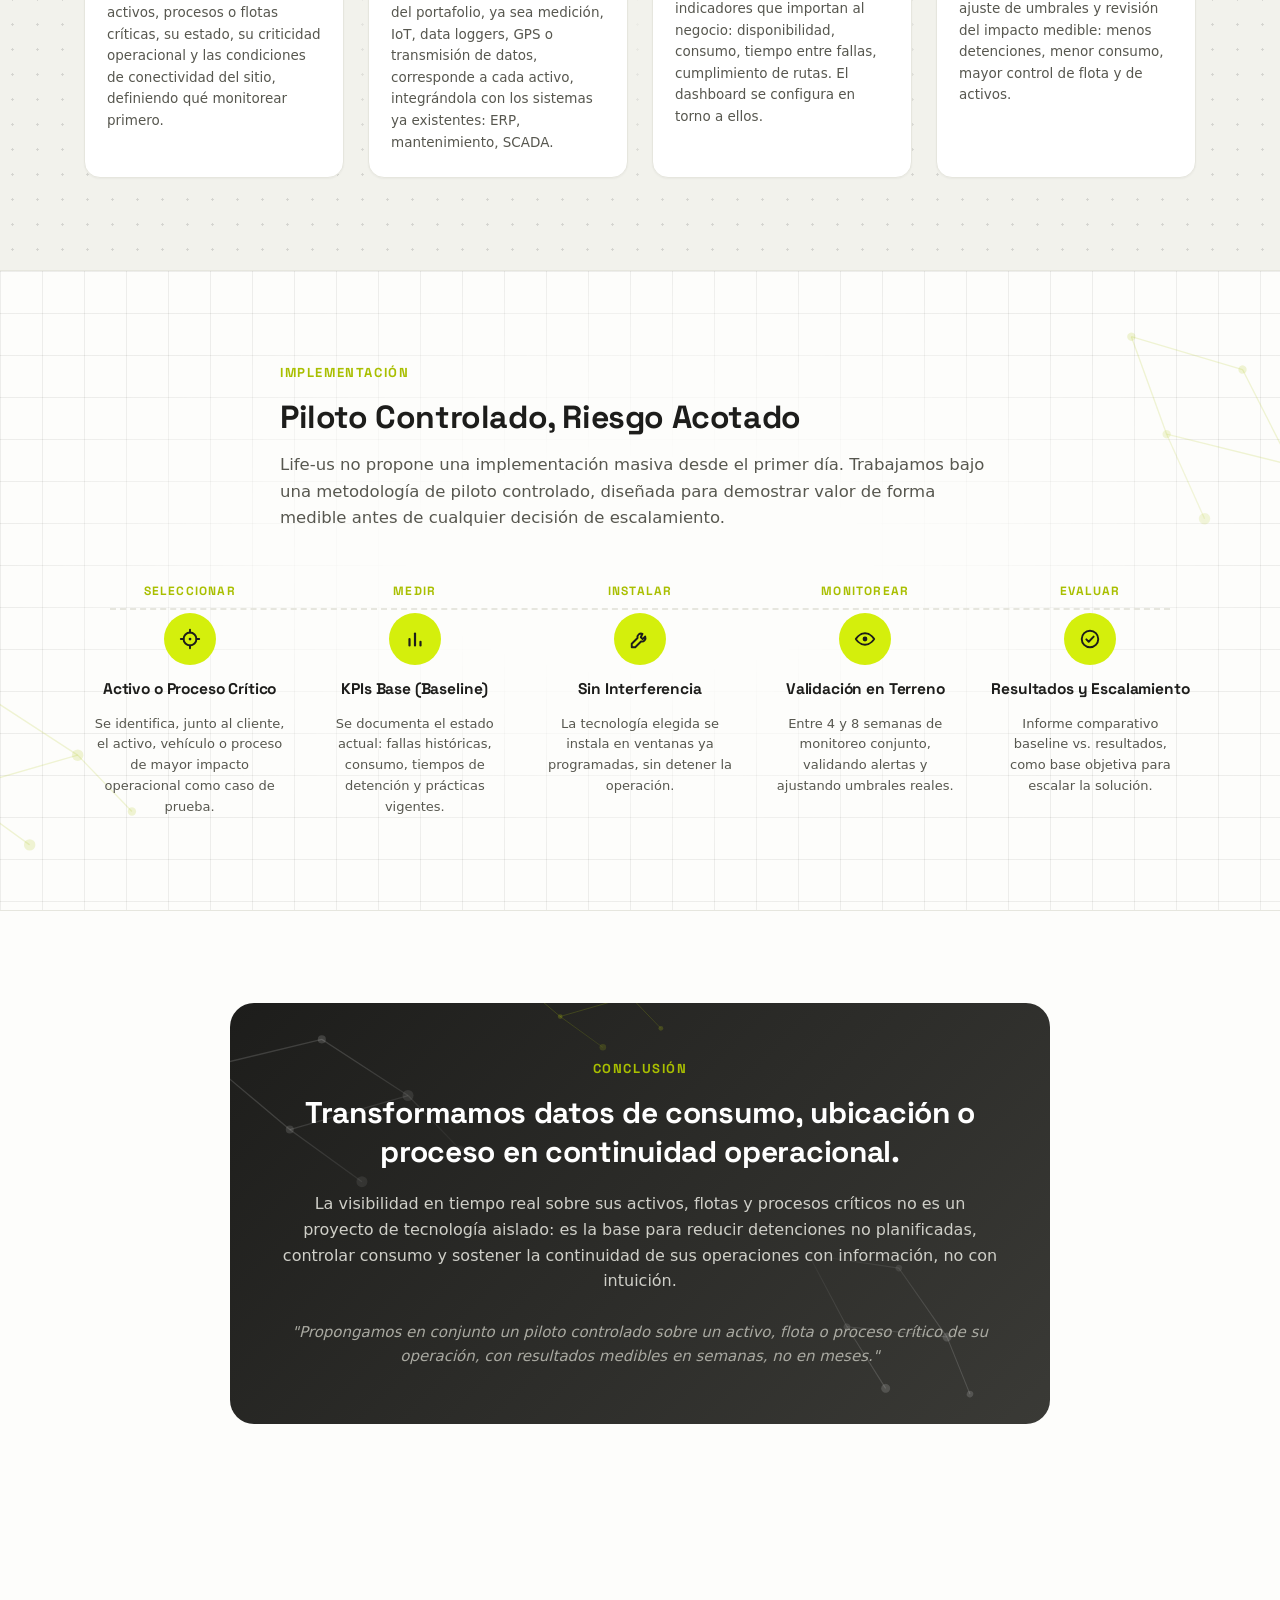
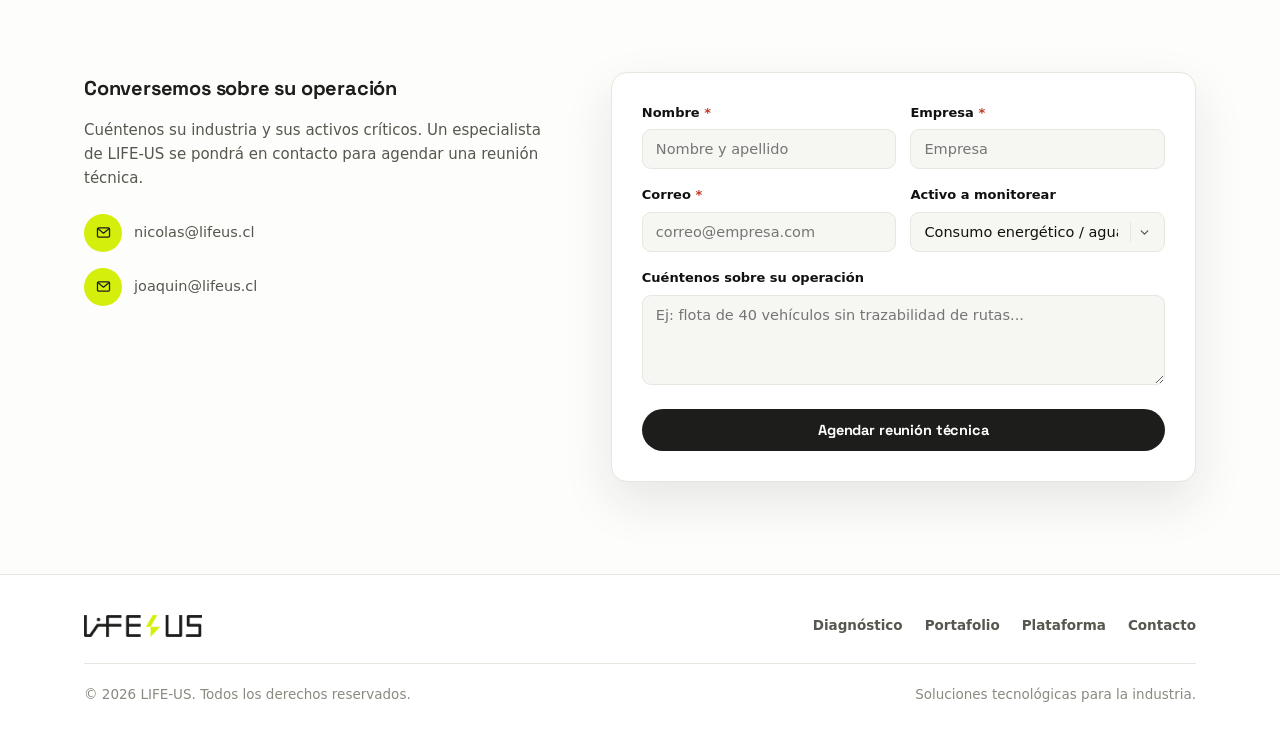
==== commit 1ae35996: "Update displayed contact emails to the lifeus.cl domain Replaces the Gmail addresses shown on the si" ====
--- a/index.html
+++ b/index.html
@@ -987,8 +987,8 @@
       <div class="contact-info">
         <h3>Conversemos sobre su operación</h3>
         <p>Cuéntenos su industria y sus activos críticos. Un especialista de LIFE-US se pondrá en contacto para agendar una reunión técnica.</p>
-        <div class="contact-detail"><span class="badge"><svg class="ic" viewBox="0 0 24 24" style="width:17px;height:17px;"><use href="#ic-mail"/></svg></span> n.brunettoa@gmail.com</div>
-        <div class="contact-detail"><span class="badge"><svg class="ic" viewBox="0 0 24 24" style="width:17px;height:17px;"><use href="#ic-mail"/></svg></span> joaquinrodriguez0898@gmail.com</div>
+        <div class="contact-detail"><span class="badge"><svg class="ic" viewBox="0 0 24 24" style="width:17px;height:17px;"><use href="#ic-mail"/></svg></span> nicolas@lifeus.cl</div>
+        <div class="contact-detail"><span class="badge"><svg class="ic" viewBox="0 0 24 24" style="width:17px;height:17px;"><use href="#ic-mail"/></svg></span> joaquin@lifeus.cl</div>
       </div>
       <form class="contact-form" id="contactForm" novalidate>
         <input type="hidden" name="access_key" value="e84f2b87-f813-4b05-aea6-3bc1493b3266">
@@ -1031,7 +1031,7 @@
         </div>
         <div class="field"><label>Cuéntenos sobre su operación</label><textarea name="mensaje" placeholder="Ej: flota de 40 vehículos sin trazabilidad de rutas..."></textarea></div>
         <button type="submit" class="btn btn-dark" style="width:100%;">Agendar reunión técnica</button>
-        <p class="form-note" id="formError" style="display:none; color:#c0392b;">No pudimos enviar su consulta. Intente de nuevo o escríbanos directamente a n.brunettoa@gmail.com.</p>
+        <p class="form-note" id="formError" style="display:none; color:#c0392b;">No pudimos enviar su consulta. Intente de nuevo o escríbanos directamente a nicolas@lifeus.cl.</p>
 
         <div class="form-success" id="formSuccess">
           <div class="badge"><svg class="ic" viewBox="0 0 24 24"><use href="#ic-check"/></svg></div>
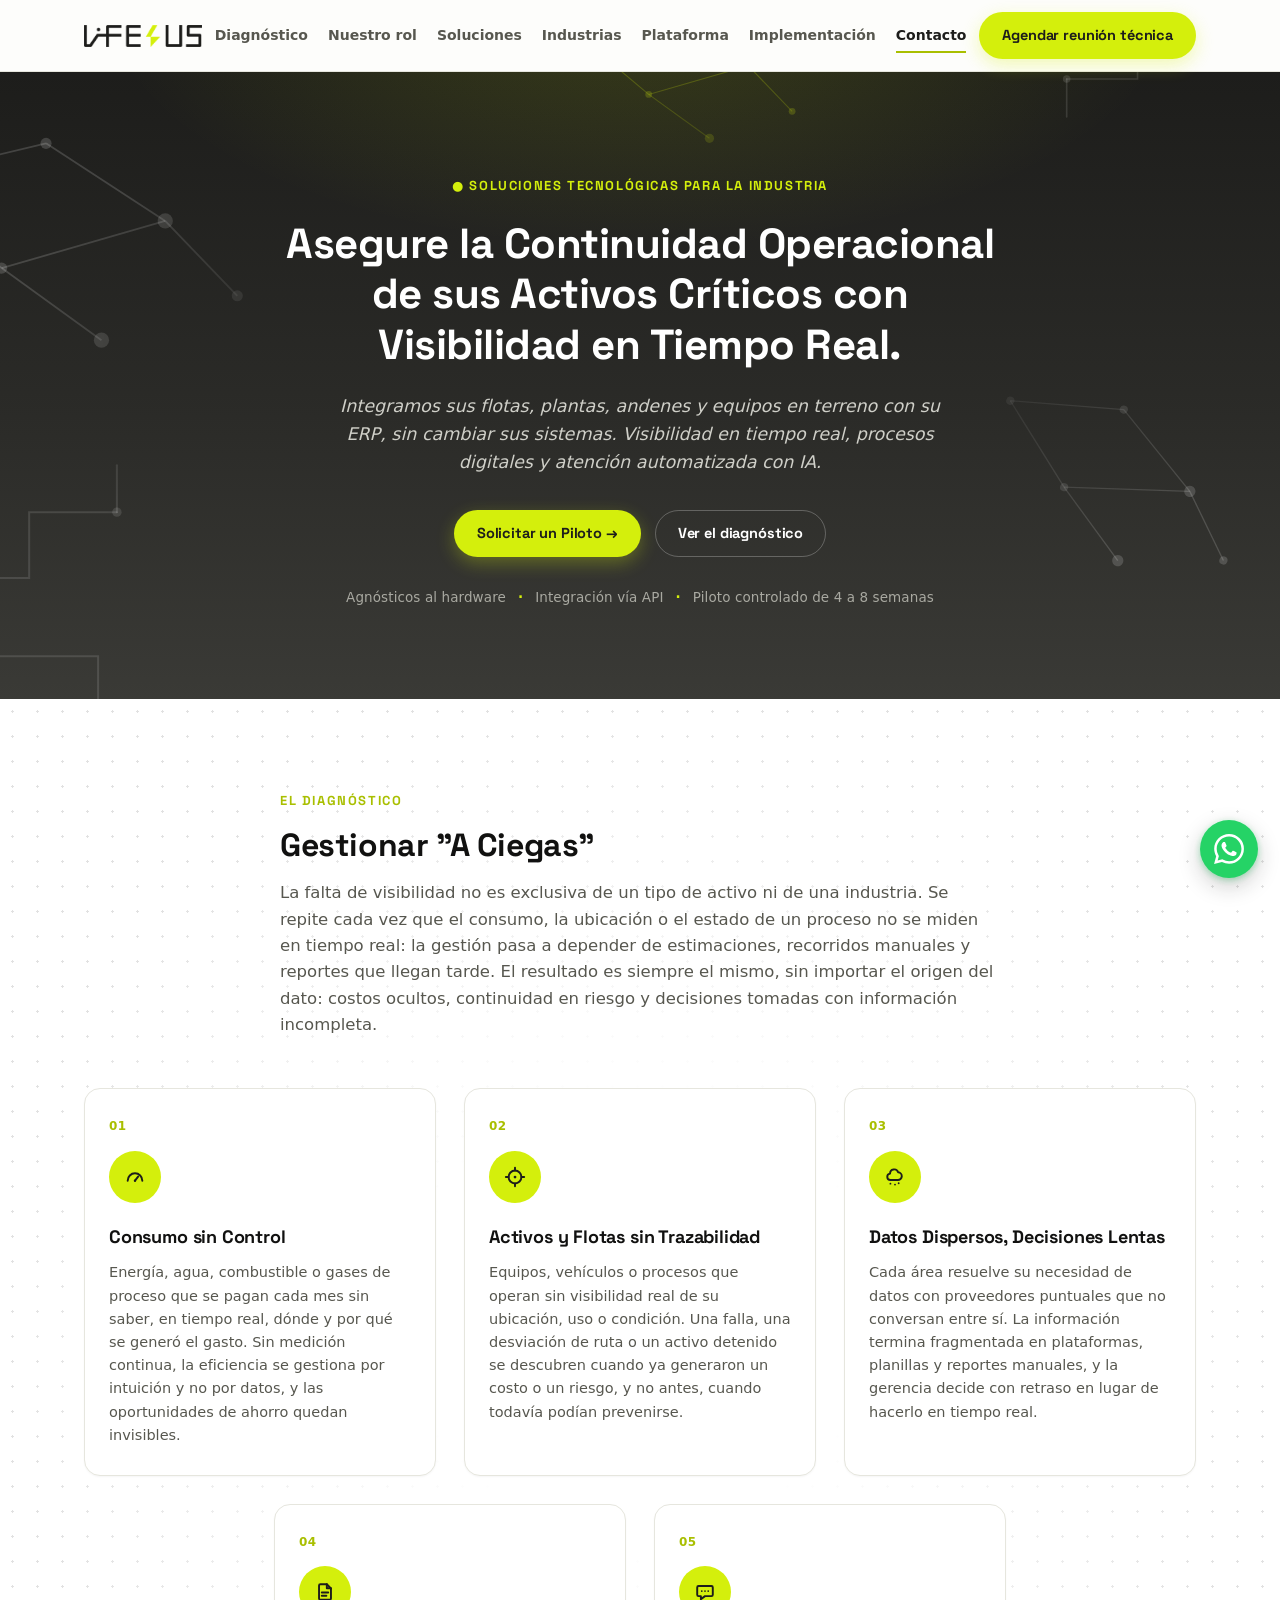
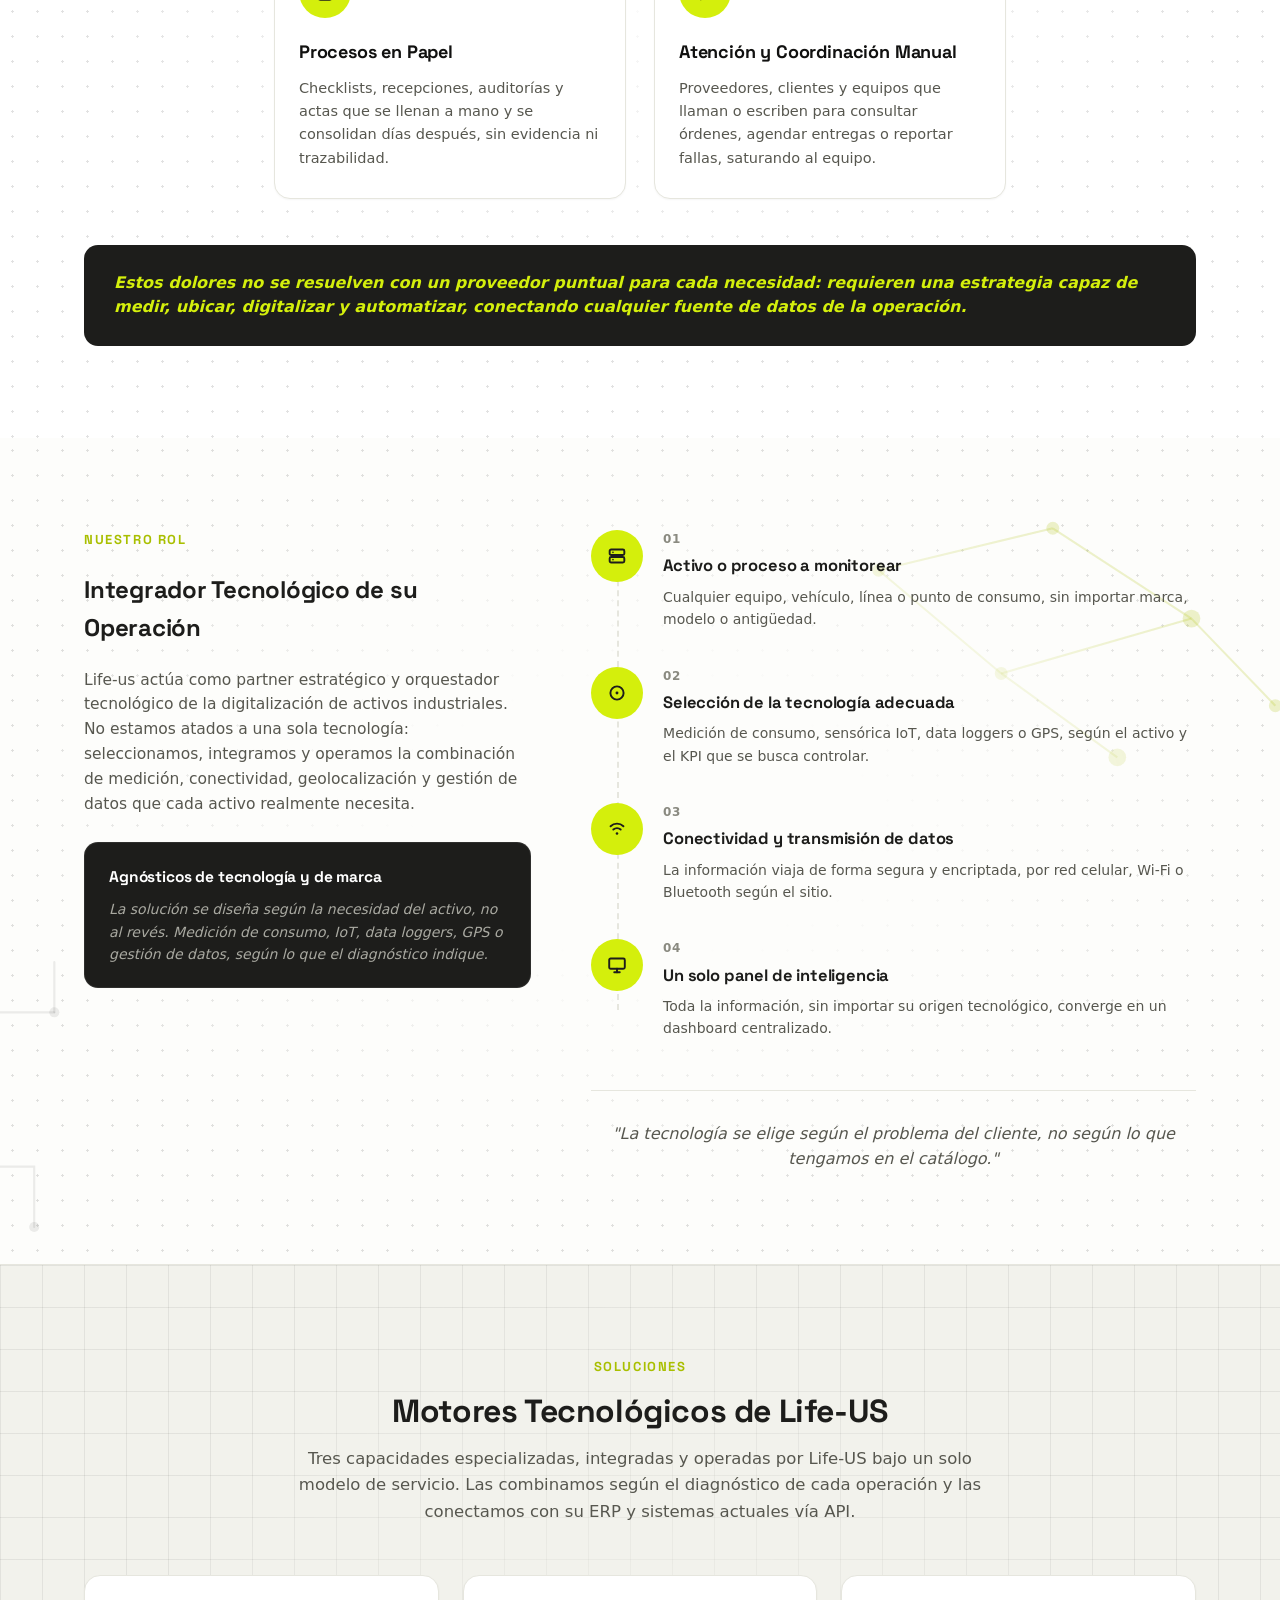
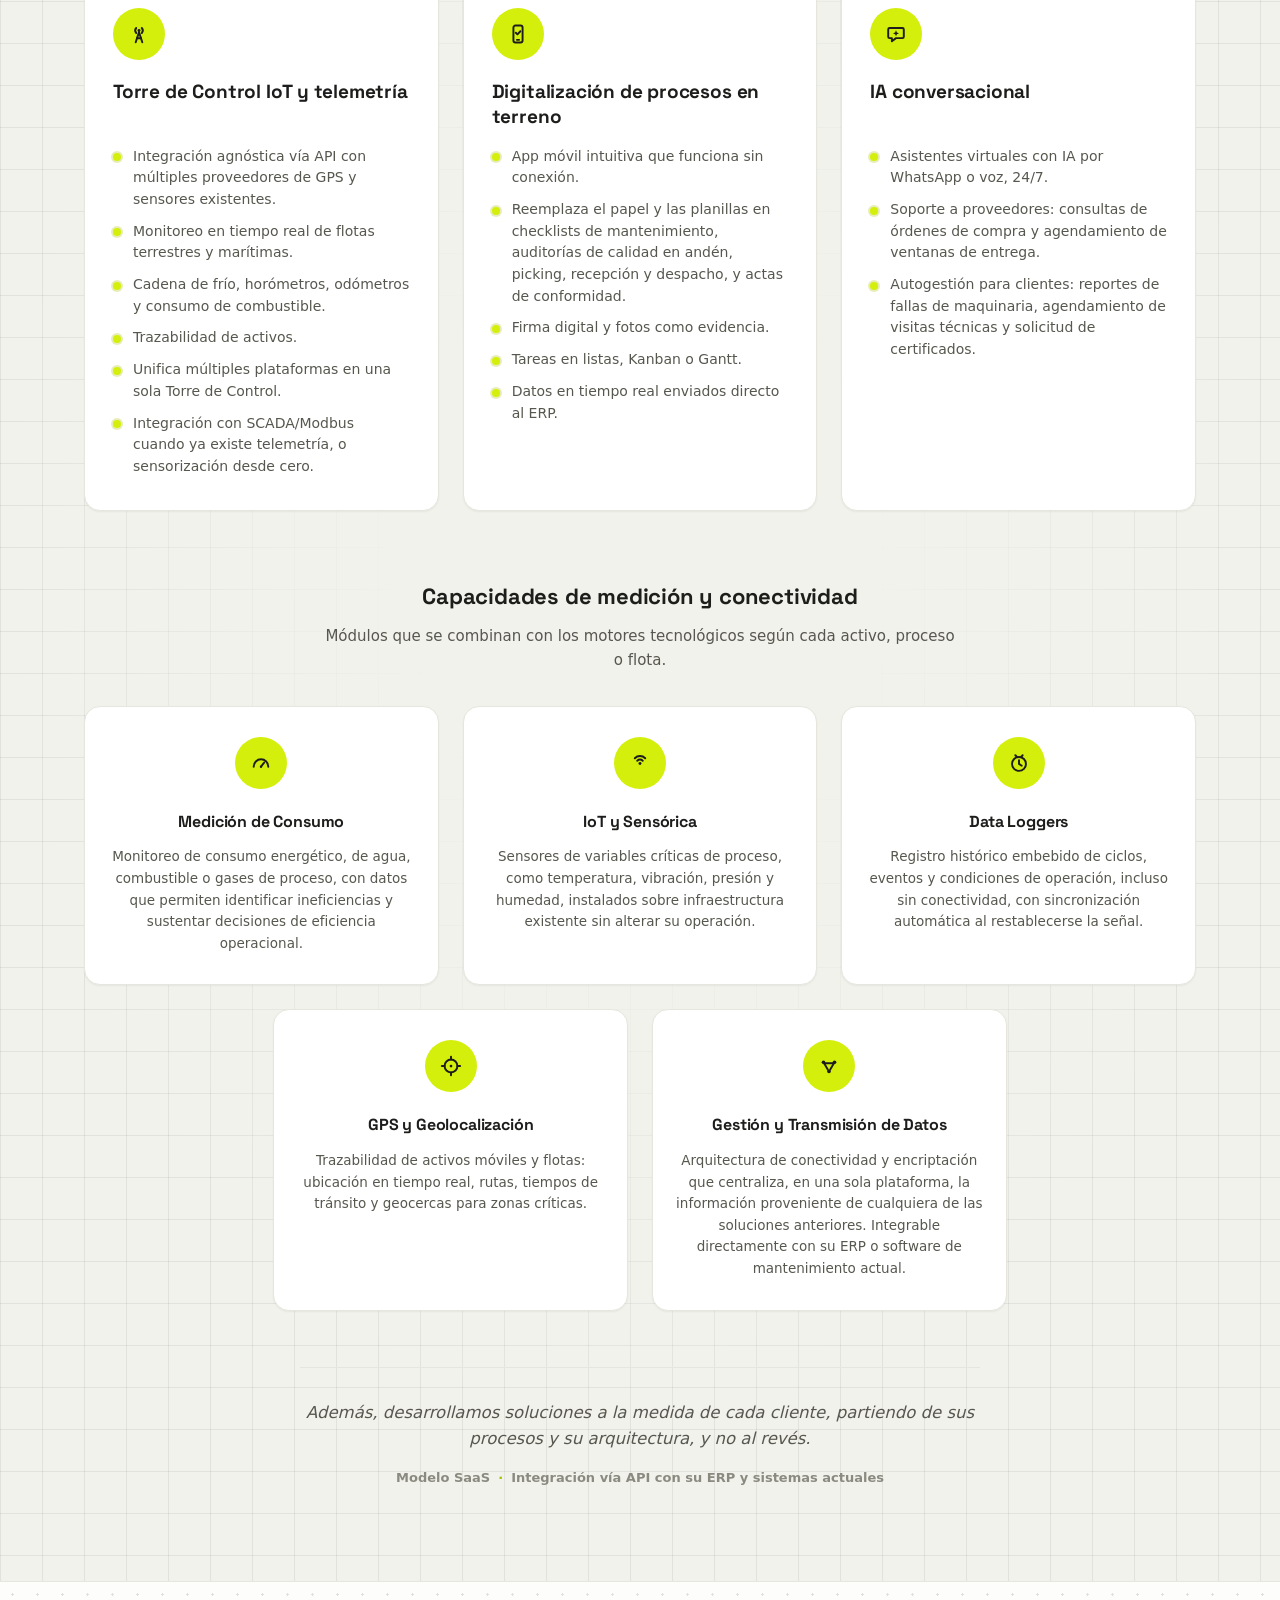
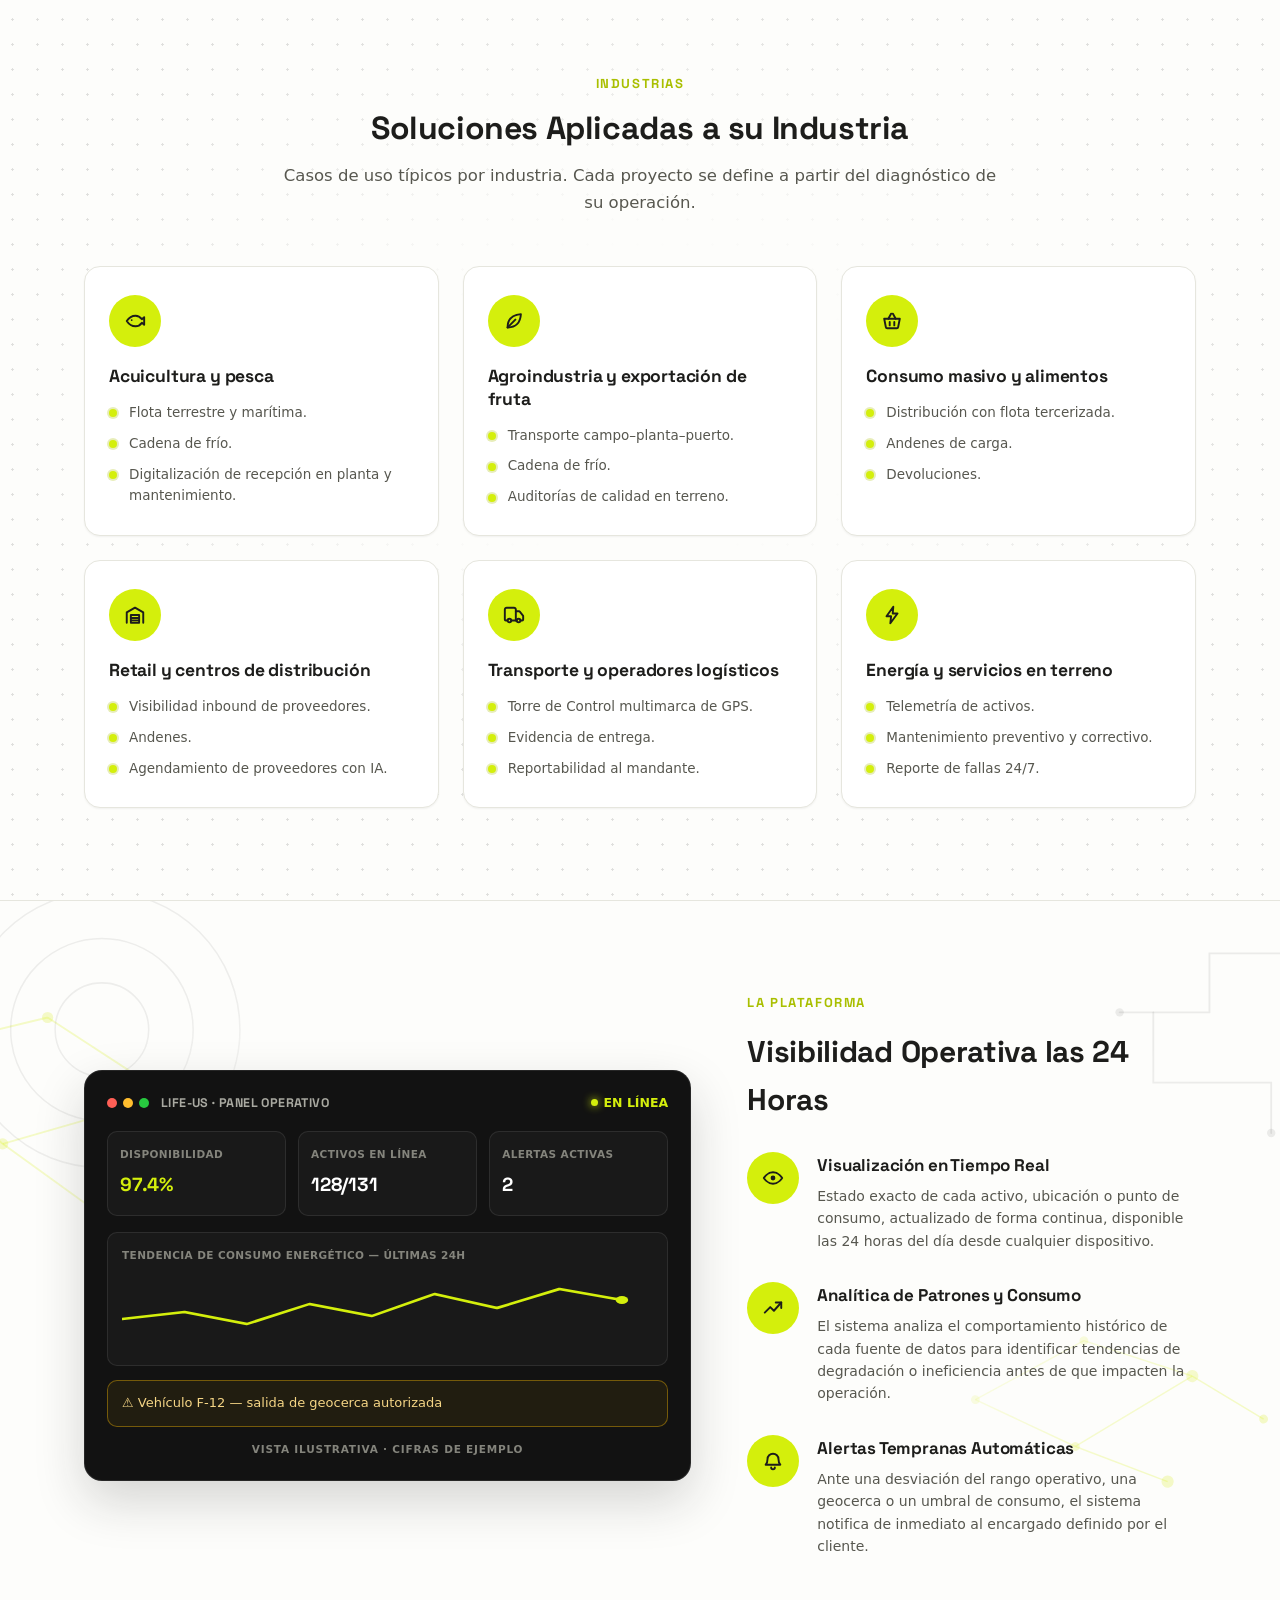
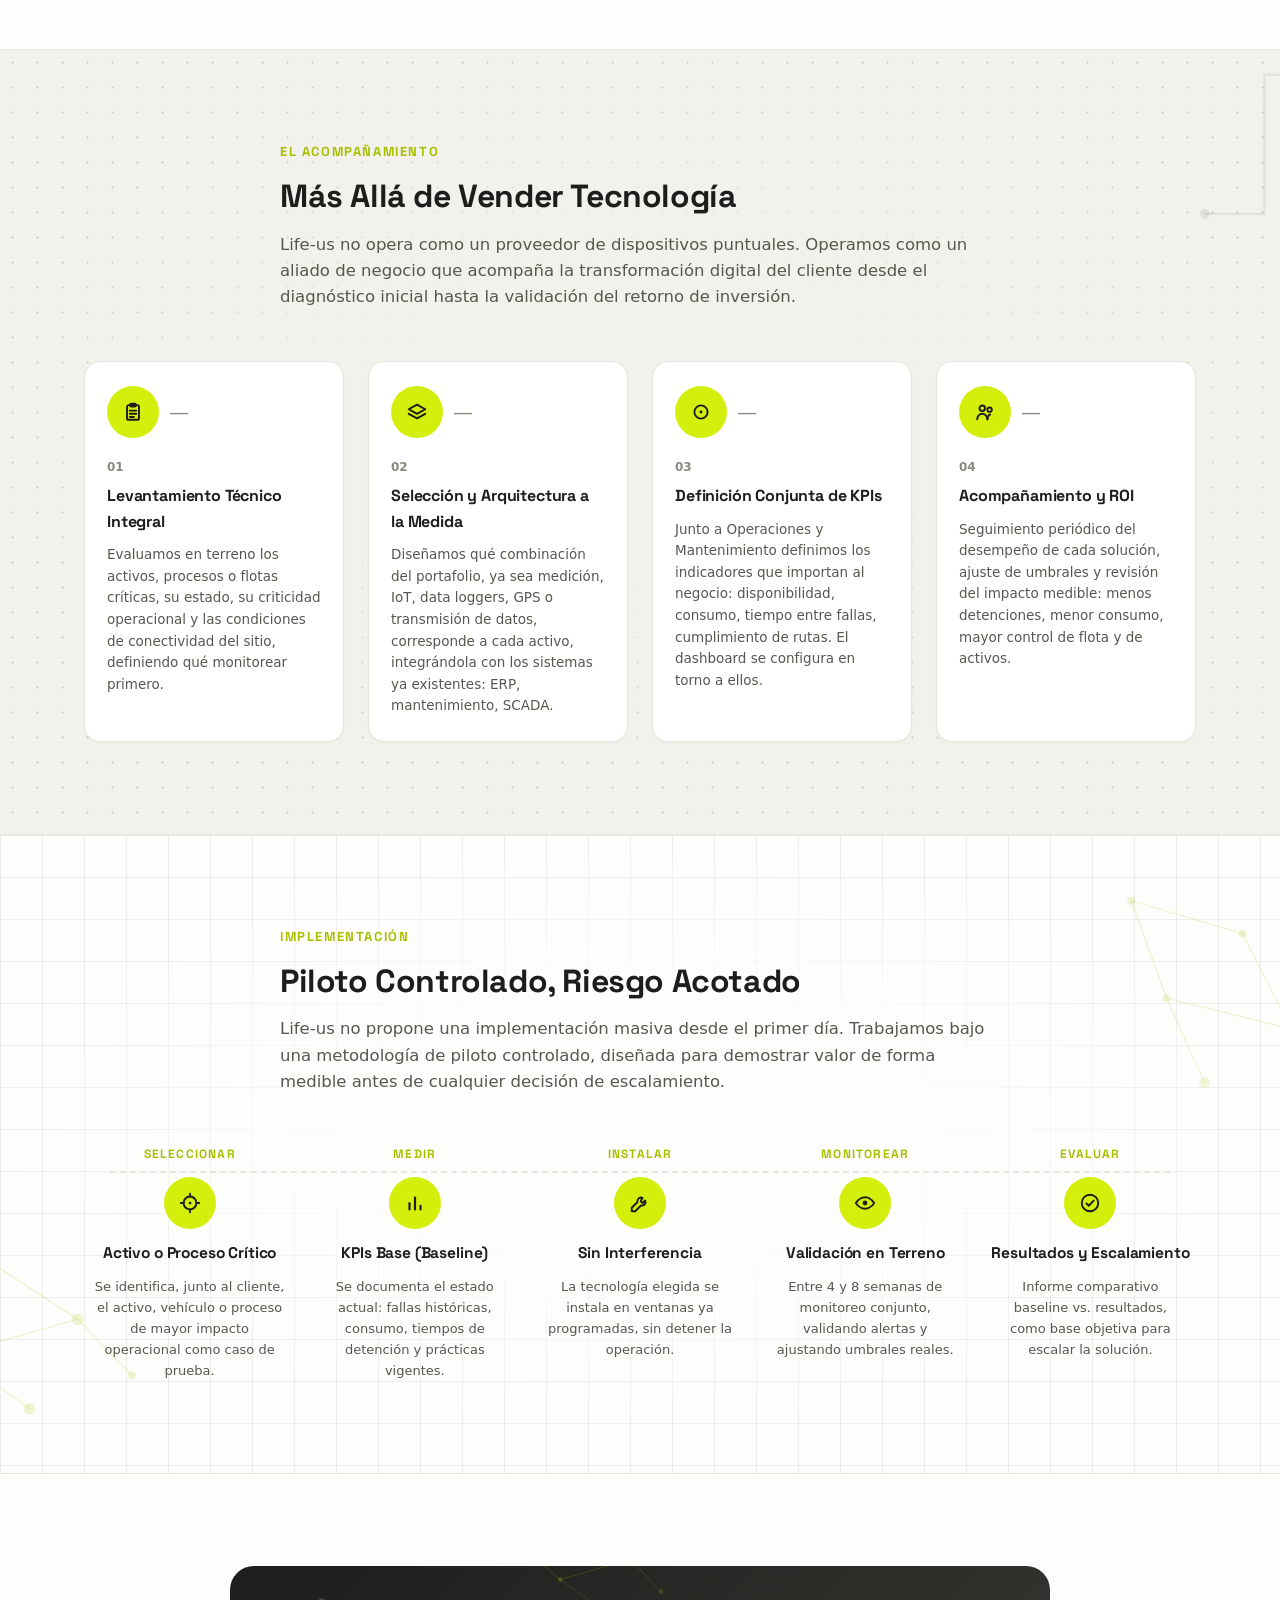
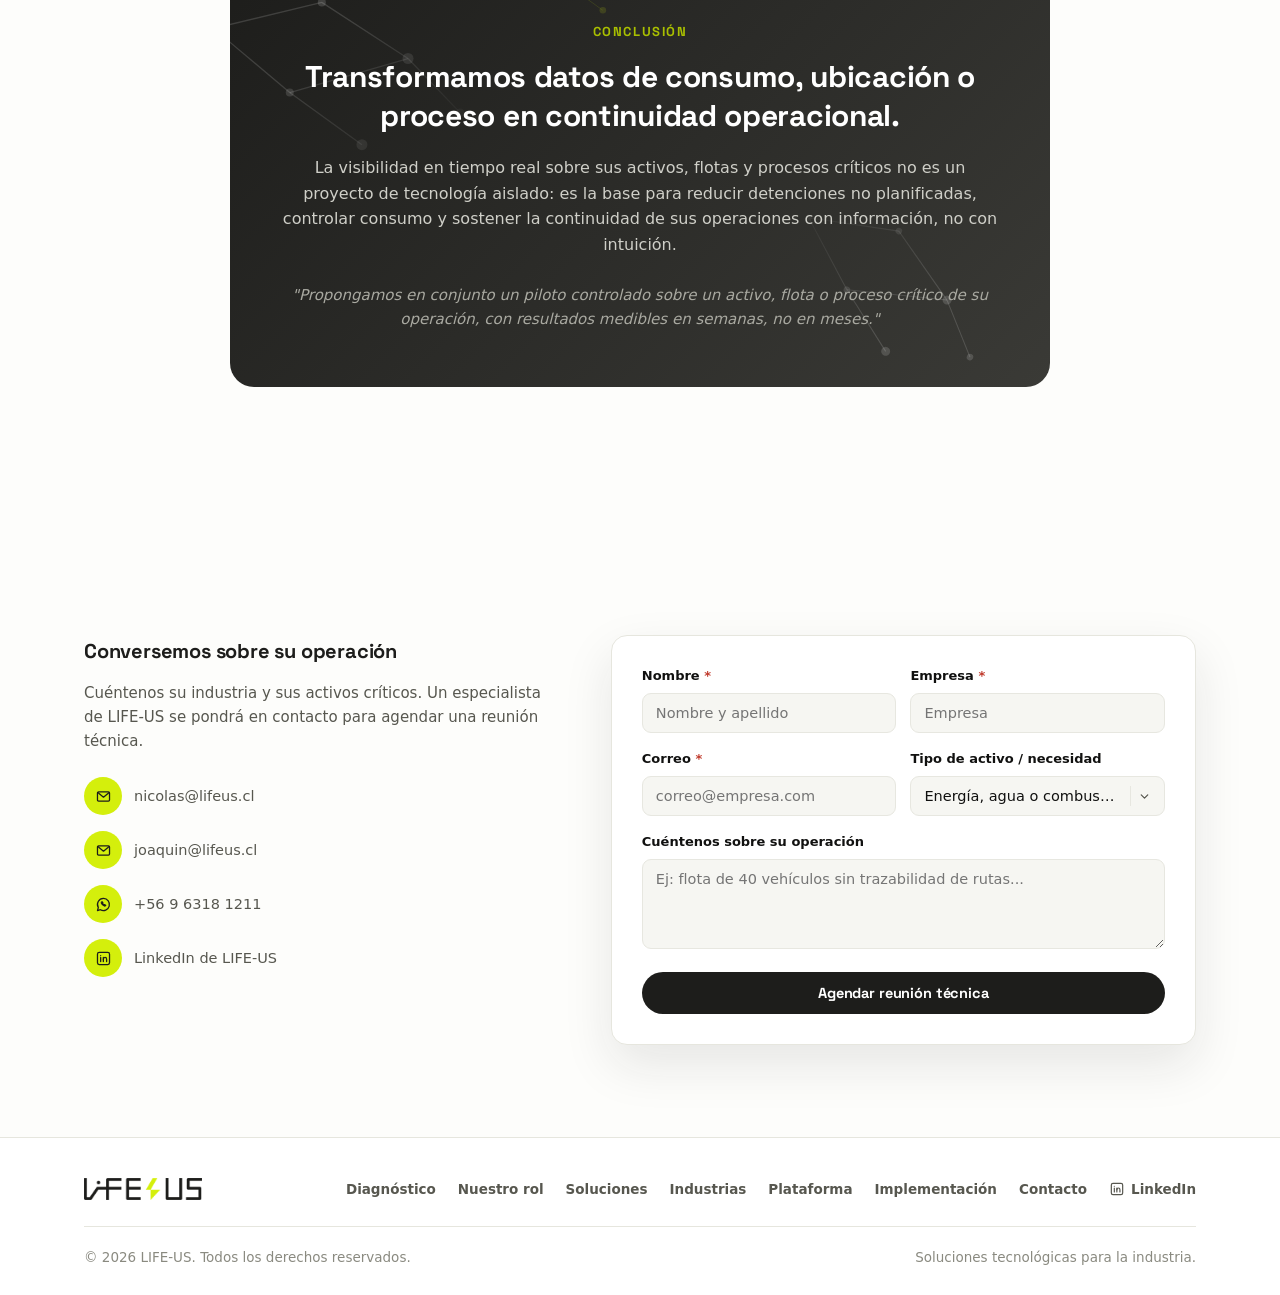
==== commit b6674679: "Update site for the expanded offering Adds SEO/Open Graph metadata and og-image, new menu (Solucione" ====
--- a/index.html
+++ b/index.html
@@ -4,6 +4,20 @@
 <meta charset="UTF-8">
 <meta name="viewport" content="width=device-width, initial-scale=1.0">
 <title>LIFE-US | Soluciones Tecnológicas para la Industria</title>
+<meta name="description" content="Conectamos la operación en terreno (flotas, andenes, plantas y activos) con su ERP, sin cambiar sus sistemas. Torre de Control IoT, digitalización en terreno e IA conversacional.">
+<meta property="og:title" content="LIFE-US | Soluciones Tecnológicas para la Industria">
+<meta property="og:description" content="Conectamos la operación en terreno (flotas, andenes, plantas y activos) con su ERP, sin cambiar sus sistemas. Torre de Control IoT, digitalización en terreno e IA conversacional.">
+<meta property="og:type" content="website">
+<meta property="og:locale" content="es_CL">
+<meta property="og:url" content="https://www.lifeus.cl/">
+<meta property="og:image" content="https://www.lifeus.cl/og-image.png">
+<meta property="og:image:width" content="1200">
+<meta property="og:image:height" content="630">
+<meta property="og:image:alt" content="LIFE-US: visibilidad en tiempo real de su operación">
+<meta name="twitter:card" content="summary_large_image">
+<meta name="twitter:title" content="LIFE-US | Soluciones Tecnológicas para la Industria">
+<meta name="twitter:description" content="Conectamos la operación en terreno (flotas, andenes, plantas y activos) con su ERP, sin cambiar sus sistemas. Torre de Control IoT, digitalización en terreno e IA conversacional.">
+<meta name="twitter:image" content="https://www.lifeus.cl/og-image.png">
 <link rel="icon" type="image/png" href="[data-uri]">
 <script>document.documentElement.classList.add('js-anim');</script>
 <link rel="preconnect" href="https://fonts.googleapis.com">
@@ -53,14 +67,17 @@
   .wrap{max-width:var(--maxw); margin:0 auto; padding:0 24px; width:100%;}
   img{max-width:100%; display:block;}
   svg{max-width:100%;}
+  [hidden]{display:none !important;}
 
   /* Grid/flex blowout guard: lets tracks/items shrink below their content's
      min-content size instead of forcing horizontal overflow on narrow screens. */
   .plat-grid, .role-grid, .contact-grid, .diag-grid, .port-grid, .acc-grid,
+  .eng-grid, .ind-grid, .case-grid,
   .dash-stats, .impl-steps, .field-row, .footer-grid{ min-width:0; }
   .plat-grid > *, .role-grid > *, .contact-grid > *, .diag-grid > *, .port-grid > *,
+  .eng-grid > *, .ind-grid > *, .case-grid > *,
   .acc-grid > *, .dash-stats > *, .field-row > *{ min-width:0; }
-  .plat-feature, .role-step, .diag-item, .acc-item, .port-card, .impl-step{ min-width:0; }
+  .plat-feature, .role-step, .diag-item, .acc-item, .port-card, .eng-card, .ind-card, .case-card, .impl-step{ min-width:0; }
   .plat-feature > div, .role-step > div{ min-width:0; }
   svg.ic{width:22px; height:22px; display:block;}
 
@@ -90,10 +107,10 @@
     display:inline-flex; align-items:center;
   }
   .logo-img{height:22px; width:auto;}
-  .navlinks{display:flex; gap:26px; align-items:center;}
+  .navlinks{display:flex; gap:20px; align-items:center;}
   .navlinks a{
     color:var(--text-onlight); text-decoration:none; font-size:14px; font-weight:600;
-    transition:color .15s ease;
+    white-space:nowrap; transition:color .15s ease;
   }
   .navlinks a:hover{color:var(--ink);}
   .navlinks a.active{color:var(--ink); position:relative;}
@@ -108,17 +125,35 @@
   .nav-toggle.open span:nth-child(1){transform:translateY(6px) rotate(45deg);}
   .nav-toggle.open span:nth-child(2){opacity:0;}
   .nav-toggle.open span:nth-child(3){transform:translateY(-6px) rotate(-45deg);}
+  /* Panel móvil: se despliega con una transición de altura (grid 0fr → 1fr). */
   .mobile-panel{
-    display:none; flex-direction:column; gap:4px; padding:10px 24px 18px;
-    border-top:1px solid var(--border-light); background:var(--bg);
-  }
-  .mobile-panel.open{display:flex;}
-  .mobile-panel a{
-    color:var(--text-onlight); text-decoration:none; font-size:15px; font-weight:600; padding:10px 4px;
+    display:grid; grid-template-rows:0fr; visibility:hidden; background:var(--bg);
+    transition:grid-template-rows .28s ease, visibility 0s linear .28s;
+  }
+  .mobile-panel.open{
+    grid-template-rows:1fr; visibility:visible;
+    transition:grid-template-rows .28s ease, visibility 0s linear 0s;
+  }
+  .mobile-panel-inner{overflow:hidden; min-height:0;}
+  .mobile-panel-list{
+    display:flex; flex-direction:column; padding:6px 24px 18px;
+    border-top:1px solid var(--border-light);
+  }
+  .mobile-panel a:not(.btn){
+    display:flex; align-items:center; justify-content:space-between; gap:12px;
+    color:var(--text-onlight); text-decoration:none; font-size:15px; font-weight:600; padding:13px 4px;
     border-bottom:1px solid var(--border-light);
   }
+  .mobile-panel a:not(.btn)::after{
+    content:'→'; color:var(--gray-400); font-weight:500; transition:transform .15s ease, color .15s ease;
+  }
+  .mobile-panel a:not(.btn):hover::after{transform:translateX(3px);}
   .mobile-panel a.active{color:var(--ink);}
-  .mobile-panel .btn{margin-top:12px;}
+  .mobile-panel a.active::after{color:var(--lime-dim);}
+  .mobile-panel .btn{margin-top:16px; width:100%;}
+  @media (prefers-reduced-motion:reduce){
+    .mobile-panel, .mobile-panel.open{transition:none;}
+  }
   .btn{
     display:inline-flex; align-items:center; justify-content:center; gap:8px;
     padding:11px 22px; border-radius:999px; font-weight:700; font-size:14.5px;
@@ -216,14 +251,24 @@
   .hero h1{font-size:42px; line-height:1.2; font-weight:700; margin:0 0 22px; letter-spacing:-0.5px; color:#fff;}
   .hero p.lead{font-size:17.5px; color:var(--gray-300); font-style:italic; max-width:620px; margin:0 auto 34px;}
   .hero-ctas{display:flex; gap:14px; flex-wrap:wrap; justify-content:center;}
+  .hero-trust{
+    display:flex; flex-wrap:wrap; justify-content:center; gap:6px 0; margin:30px auto 0;
+    font-size:13.5px; color:var(--gray-400); letter-spacing:0.1px;
+  }
+  .hero-trust span + span::before{content:'·'; color:var(--lime); font-weight:700; margin:0 12px;}
 
   /* ===== EL DIAGNOSTICO (white section) ===== */
   .diag{background:#fff; color:var(--diag-ink);}
-  .diag-grid{display:grid; grid-template-columns:repeat(3,1fr); gap:28px; margin-bottom:46px;}
+  /* 6 columnas virtuales (cada tarjeta ocupa 2): 3 tarjetas en la primera fila y
+     las 2 restantes centradas en la segunda (mismo recurso que .port-grid). */
+  .diag-grid{display:grid; grid-template-columns:repeat(6,1fr); gap:28px; margin-bottom:46px;}
   .diag-item{
+    grid-column:span 2;
     background:#fff; border:1px solid var(--border-light); border-radius:16px; padding:28px 24px;
     box-shadow:0 1px 2px rgba(29,29,27,0.04); transition:transform .15s ease, box-shadow .15s ease;
   }
+  .diag-item:nth-child(4):nth-last-child(2){grid-column:2 / span 2;}
+  .diag-item:nth-child(5):nth-last-child(1){grid-column:4 / span 2;}
   .diag-item:hover{transform:translateY(-3px); box-shadow:0 14px 30px rgba(29,29,27,0.08);}
   .diag-item .card-num{font-size:12px; font-weight:700; color:var(--lime-dim); letter-spacing:0.5px; display:block; margin-bottom:14px;}
   .diag-item .badge{margin-bottom:20px;}
@@ -257,7 +302,7 @@
     margin:50px auto 0; border-top:1px solid var(--border-light); padding-top:30px;
   }
 
-  /* ===== PORTAFOLIO ===== */
+  /* ===== CAPACIDADES DE MEDICIÓN Y CONECTIVIDAD (antes "Portafolio") ===== */
   /* 6 virtual columns (each card spans 2) instead of 3, so the trailing
      row — currently 2 leftover cards out of 5 — can be centered precisely
      via explicit grid-column placement below. Auto-adjusts back to a plain
@@ -280,6 +325,43 @@
   .port-card.featured{background:var(--lime); border-color:var(--lime);}
   .port-card.featured .badge{background:var(--ink); color:var(--lime);}
   .port-card.featured h3, .port-card.featured p{color:var(--ink);}
+
+  /* ===== SOLUCIONES: motores tecnológicos (3 tarjetas) + capacidades (.port-grid) ===== */
+  .eng-grid{display:grid; grid-template-columns:repeat(3,1fr); gap:24px; margin-bottom:68px;}
+  .eng-card{
+    background:#fff; border:1px solid var(--border-light); border-radius:var(--radius);
+    padding:32px 28px; box-shadow:0 1px 2px rgba(29,29,27,0.05);
+    transition:transform .15s ease, box-shadow .15s ease;
+  }
+  .eng-card:hover{transform:translateY(-3px); box-shadow:0 14px 30px rgba(29,29,27,0.09);}
+  .eng-card .badge{margin-bottom:20px;}
+  .eng-card h3{font-size:19px; line-height:1.3; margin:0 0 16px; color:var(--ink);}
+  @media (min-width:901px){ .eng-card h3{min-height:2.6em;} } /* alinea el inicio de las viñetas entre las 3 tarjetas */
+  .bullets{list-style:none; margin:0; padding:0; display:flex; flex-direction:column; gap:10px;}
+  .bullets li{position:relative; padding-left:20px; font-size:14px; line-height:1.55; color:var(--text-onlight);}
+  .bullets li::before{
+    content:''; position:absolute; left:0; top:0.55em; width:8px; height:8px; border-radius:50%;
+    background:var(--lime); box-shadow:0 0 0 2px rgba(169,191,0,0.28);
+  }
+  .sub-head{text-align:center; max-width:640px; margin:0 auto 34px;}
+  .sub-head h3{font-size:22px; margin:0 0 10px; color:var(--ink); letter-spacing:-0.2px;}
+  .sub-head p{margin:0; font-size:15px; color:var(--text-onlight);}
+  .sol-close{max-width:680px; margin:56px auto 0; text-align:center; border-top:1px solid var(--border-light); padding-top:32px;}
+  .sol-close p{margin:0; font-size:16.5px; font-style:italic; color:var(--text-onlight);}
+  .sol-close .sol-model{margin-top:16px; font-size:13px; font-weight:600; font-style:normal; color:var(--text-onlight-soft);}
+  .sol-model .sep{color:var(--lime-dim); margin:0 8px;}
+
+  /* ===== INDUSTRIAS ===== */
+  .ind-grid{display:grid; grid-template-columns:repeat(3,1fr); gap:24px;}
+  .ind-card{
+    background:#fff; border:1px solid var(--border-light); border-radius:var(--radius);
+    padding:28px 24px; box-shadow:0 1px 2px rgba(29,29,27,0.05);
+    transition:transform .15s ease, box-shadow .15s ease;
+  }
+  .ind-card:hover{transform:translateY(-3px); box-shadow:0 14px 30px rgba(29,29,27,0.09);}
+  .ind-card .badge{margin-bottom:18px;}
+  .ind-card h3{font-size:17.5px; line-height:1.3; margin:0 0 14px; color:var(--ink);}
+  .ind-card .bullets li{font-size:13.5px;}
 
   /* ===== LA PLATAFORMA ===== */
   .plat-grid{display:grid; grid-template-columns:1.15fr 0.85fr; gap:56px; align-items:center;}
@@ -307,6 +389,10 @@
     display:flex; align-items:center; gap:10px; border:1px solid rgba(242,180,0,0.4);
     background:rgba(242,180,0,0.07); border-radius:10px; padding:12px 14px; font-size:13px; color:#f5d585;
   }
+  .dash-note{
+    margin-top:14px; text-align:center; font-size:10.5px; font-weight:700;
+    letter-spacing:0.8px; text-transform:uppercase; color:var(--gray-500);
+  }
   .plat-features{display:flex; flex-direction:column; gap:30px;}
   .plat-feature{display:flex; gap:18px; align-items:flex-start;}
   .plat-feature h3{margin:0 0 6px; font-size:17px; color:var(--ink);}
@@ -336,6 +422,23 @@
   .impl-step h4{margin:0; font-size:15.5px; color:var(--ink);}
   .impl-step p{margin:0; font-size:13px; color:var(--text-onlight); max-width:190px;}
 
+  /* ===== CASOS (sección oculta hasta contar con casos reales) ===== */
+  .case-grid{display:grid; grid-template-columns:repeat(3,1fr); gap:24px;}
+  .case-card{
+    background:#fff; border:1px solid var(--border-light); border-radius:var(--radius);
+    padding:28px 24px; box-shadow:0 1px 2px rgba(29,29,27,0.05);
+  }
+  .case-card dl{margin:0;}
+  .case-row{margin:0 0 14px;}
+  .case-row:last-child{margin-bottom:0;}
+  .case-row dt{font-size:12px; font-weight:700; letter-spacing:1.2px; text-transform:uppercase; color:var(--lime-dim); margin:0 0 4px;}
+  .case-row dd{margin:0; font-size:14px; color:var(--text-onlight);}
+  .logo-strip{
+    display:flex; flex-wrap:wrap; justify-content:center; align-items:center; gap:28px 44px;
+    margin-top:52px; padding-top:32px; border-top:1px solid var(--border-light);
+  }
+  .logo-strip img{height:34px; width:auto; opacity:.7; filter:grayscale(1);}
+
   /* ===== CONCLUSION + CONTACTO ===== */
   .conclusion{
     text-align:center; max-width:820px; margin:0 auto 64px; background:linear-gradient(135deg, var(--ink), var(--ink-800));
@@ -350,6 +453,8 @@
   .contact-info p{color:var(--text-onlight); font-size:15px; margin:0 0 24px;}
   .contact-detail{display:flex; align-items:center; gap:12px; margin-bottom:16px; font-size:14.5px; color:var(--text-onlight);}
   .contact-detail .badge{width:38px; height:38px;}
+  a.contact-detail{text-decoration:none; transition:color .15s ease;}
+  a.contact-detail:hover{color:var(--ink);}
   form.contact-form{
     background:#fff; border:1px solid var(--border-light); border-radius:var(--radius); padding:30px; box-shadow:0 20px 50px rgba(29,29,27,0.1);
   }
@@ -368,7 +473,7 @@
   .field textarea{resize:vertical; min-height:90px;}
   .field select{
     appearance:none; -webkit-appearance:none; -moz-appearance:none;
-    padding-right:46px; cursor:pointer;
+    padding-right:46px; cursor:pointer; text-overflow:ellipsis; white-space:nowrap;
     background-repeat:no-repeat, no-repeat;
     background-position: right 33px top 9px, right 13px center;
     background-size: 1px calc(100% - 18px), 13px 13px;
@@ -406,7 +511,37 @@
   .footer-links{display:flex; gap:22px; flex-wrap:wrap;}
   .footer-links a{color:var(--text-onlight); text-decoration:none; font-weight:600;}
   .footer-links a:hover{color:var(--ink);}
+  .footer-links a.footer-social{display:inline-flex; align-items:center; gap:6px;}
+  .footer-links a.footer-social svg.ic{width:16px; height:16px;}
   .footer-bottom{display:flex; justify-content:space-between; flex-wrap:wrap; gap:10px; color:var(--text-onlight-soft);}
+
+  /* ===== BOTÓN FLOTANTE DE WHATSAPP ===== */
+  .wa-float{
+    position:fixed; right:22px; bottom:22px; z-index:60;
+    width:58px; height:58px; border-radius:50%; background:#25D366; color:#fff;
+    display:flex; align-items:center; justify-content:center;
+    box-shadow:0 8px 22px rgba(29,29,27,0.22), 0 2px 6px rgba(37,211,102,0.35);
+    transition:transform .18s ease, box-shadow .18s ease, opacity .2s ease;
+  }
+  .wa-float:hover{transform:translateY(-2px) scale(1.04); box-shadow:0 12px 28px rgba(29,29,27,0.26), 0 3px 8px rgba(37,211,102,0.45);}
+  .wa-float svg{width:30px; height:30px; display:block;}
+  /* Se aparta mientras el botón "Agendar reunión técnica" del formulario esté a su altura. */
+  .wa-float.is-away{opacity:0; pointer-events:none; transform:translateY(8px);}
+
+  /* ===== RESPONSIVE: MENÚ HAMBURGUESA (≤1080px) ===== */
+  @media (max-width:1080px){
+    .navlinks{display:none;}
+    .nav-inner .btn-primary{display:none;}
+    .nav-toggle{display:flex;}
+  }
+  @media (min-width:1081px){
+    .mobile-panel{display:none;}
+  }
+  /* Justo sobre el punto de corte, un poco más compacto para que quepan los 8 ítems con aire. */
+  @media (min-width:1081px) and (max-width:1180px){
+    .navlinks{gap:14px;}
+    .navlinks a{font-size:13.5px;}
+  }
 
   /* ===== RESPONSIVE: TABLET (≤900px) ===== */
   @media (max-width:900px){
@@ -417,6 +552,12 @@
        (inline specificity wins), this just fills the gaps. */
     section:not(.hero){border-top:1px solid var(--border-light);}
     .diag-grid, .acc-grid{grid-template-columns:repeat(2,1fr); gap:20px;}
+    .diag-item, .diag-item:nth-child(4):nth-last-child(2){grid-column:auto;}
+    /* 5 tarjetas a 2 por fila: la última queda centrada con el ancho de una columna. */
+    .diag-item:nth-child(5):nth-last-child(1){grid-column:1 / -1; justify-self:center; width:calc(50% - 10px);}
+    .eng-grid{grid-template-columns:1fr; gap:20px; margin-bottom:56px;}
+    .case-grid{grid-template-columns:1fr; gap:20px;}
+    .ind-grid{grid-template-columns:repeat(2,1fr); gap:20px;}
     .port-grid{grid-template-columns:repeat(2,1fr); gap:20px;} /* 2 per row on tablet */
     .port-card, .port-card:nth-child(4):nth-last-child(2), .port-card:nth-child(5):nth-last-child(1){grid-column:auto;}
     .role-grid, .plat-grid, .contact-grid{grid-template-columns:1fr; gap:40px;}
@@ -425,9 +566,6 @@
     .impl-steps::before{display:none;}
     .impl-step{flex:0 0 calc(33.333% - 10px);}
     .field-row{grid-template-columns:1fr;}
-    .navlinks{display:none;}
-    .nav-inner .btn-primary{display:none;}
-    .nav-toggle{display:flex;}
     .hero{padding:76px 0 66px;}
     .hero h1{font-size:32px;}
     .hero p.lead{font-size:16px;}
@@ -444,12 +582,21 @@
     section{padding:56px 0;}
     .wrap{padding:0 20px;}
     .diag-grid, .acc-grid{grid-template-columns:1fr;}
+    .diag-item:nth-child(5):nth-last-child(1){grid-column:auto; justify-self:stretch; width:auto;}
+    .ind-grid{grid-template-columns:1fr;}
+    .eng-card{padding:28px 22px;}
+    .sub-head h3{font-size:20px;}
     .port-grid{grid-template-columns:1fr;} /* 1 per row on phones */
     .hero{padding:64px 0 52px;}
     .hero h1{font-size:27px; letter-spacing:-0.3px;}
     .hero p.lead{font-size:15px;}
     .hero-ctas{flex-direction:column; align-items:stretch;}
     .hero-ctas .btn{width:100%;}
+    .hero-trust{flex-direction:column; align-items:center; gap:4px; margin-top:24px; font-size:13px;}
+    .hero-trust span::before, .hero-trust span + span::before{content:'·'; color:var(--lime); font-weight:700; margin:0 8px 0 0;}
+    .wa-float{right:16px; bottom:18px; width:54px; height:54px;}
+    .wa-float svg{width:28px; height:28px;}
+    footer{padding-bottom:84px;}
     .eyebrow{font-size:11.5px; text-align:center;}
     .section-head h2{font-size:24px;}
     .section-head p{font-size:15px;}
@@ -479,6 +626,7 @@
     .dash-stats .dash-stat:last-child{grid-column:auto;}
     .diag-item, .acc-item{padding:22px 18px;}
     .port-card{padding:26px 18px;}
+    .eng-card, .ind-card, .case-card{padding:24px 18px;}
     form.contact-form{padding:20px 16px;}
   }
 </style>
@@ -590,6 +738,86 @@
     <g id="ic-mail" fill="none" stroke="currentColor" stroke-width="1.8" stroke-linecap="round" stroke-linejoin="round">
       <rect x="3.5" y="5.5" width="17" height="13" rx="1.5"/>
       <path d="M4 6.5l8 6.5 8-6.5"/>
+    </g>
+
+    <!-- Íconos de Diagnóstico y Soluciones -->
+    <g id="ic-doc" fill="none" stroke="currentColor" stroke-width="2.1" stroke-linecap="round" stroke-linejoin="round">
+      <path d="M7 3.5h7l4.5 4.5v11A1.5 1.5 0 0 1 17 20.5H7A1.5 1.5 0 0 1 5.5 19V5A1.5 1.5 0 0 1 7 3.5z"/>
+      <path d="M14 3.5V8h4.5"/>
+      <line x1="8.5" y1="12.5" x2="15.5" y2="12.5"/>
+      <line x1="8.5" y1="16" x2="13.5" y2="16"/>
+    </g>
+    <g id="ic-chat" fill="none" stroke="currentColor" stroke-width="2.1" stroke-linecap="round" stroke-linejoin="round">
+      <path d="M5 5.5h14a1.5 1.5 0 0 1 1.5 1.5v8a1.5 1.5 0 0 1-1.5 1.5h-7l-4.5 3.5v-3.5H5A1.5 1.5 0 0 1 3.5 15V7A1.5 1.5 0 0 1 5 5.5z"/>
+      <circle cx="8.5" cy="11" r="0.95" fill="currentColor" stroke="none"/>
+      <circle cx="12" cy="11" r="0.95" fill="currentColor" stroke="none"/>
+      <circle cx="15.5" cy="11" r="0.95" fill="currentColor" stroke="none"/>
+    </g>
+    <g id="ic-ai" fill="none" stroke="currentColor" stroke-width="2.1" stroke-linecap="round" stroke-linejoin="round">
+      <path d="M5 5.5h14a1.5 1.5 0 0 1 1.5 1.5v8a1.5 1.5 0 0 1-1.5 1.5h-7l-4.5 3.5v-3.5H5A1.5 1.5 0 0 1 3.5 15V7A1.5 1.5 0 0 1 5 5.5z"/>
+      <path d="M12 7.9l.95 2.35 2.35.95-2.35.95L12 14.5l-.95-2.35-2.35-.95 2.35-.95z" fill="currentColor" stroke="none"/>
+    </g>
+    <g id="ic-tower" fill="none" stroke="currentColor" stroke-width="2.1" stroke-linecap="round" stroke-linejoin="round">
+      <circle cx="12" cy="8.2" r="1.6" fill="currentColor" stroke="none"/>
+      <path d="M9 5.4a4.3 4.3 0 0 0 0 5.6"/>
+      <path d="M15 5.4a4.3 4.3 0 0 1 0 5.6"/>
+      <path d="M12 10l-3.6 11"/>
+      <path d="M12 10l3.6 11"/>
+      <path d="M9.7 16.6h4.6"/>
+    </g>
+    <g id="ic-mobile" fill="none" stroke="currentColor" stroke-width="2.1" stroke-linecap="round" stroke-linejoin="round">
+      <rect x="7" y="2.8" width="10" height="18.4" rx="2.2"/>
+      <path d="M10.8 18.4h2.4"/>
+      <path d="M9.6 10.6l1.8 1.8 3.2-3.4"/>
+    </g>
+
+    <!-- Íconos de Industrias -->
+    <g id="ic-fish" fill="none" stroke="currentColor" stroke-width="2.1" stroke-linecap="round" stroke-linejoin="round">
+      <path d="M3 12c2.6-4 6.2-5.8 9.6-5.8 3 0 5.2 1.6 6.9 3.8L22 7.8v8.4l-2.5-2.2c-1.7 2.2-3.9 3.8-6.9 3.8C9.2 17.8 5.6 16 3 12z"/>
+      <circle cx="8.4" cy="11" r="0.95" fill="currentColor" stroke="none"/>
+    </g>
+    <g id="ic-leaf" fill="none" stroke="currentColor" stroke-width="2.1" stroke-linecap="round" stroke-linejoin="round">
+      <path d="M5 19C5 10.5 9.8 5.4 19.5 4.5 19 14 13.6 19.2 5 19z"/>
+      <path d="M5 19l8.5-8.5"/>
+    </g>
+    <g id="ic-basket" fill="none" stroke="currentColor" stroke-width="2.1" stroke-linecap="round" stroke-linejoin="round">
+      <path d="M3.5 9.5h17l-1.8 9.2a1.5 1.5 0 0 1-1.5 1.3H6.8a1.5 1.5 0 0 1-1.5-1.3z"/>
+      <path d="M8 9.5L11 4"/>
+      <path d="M16 9.5L13 4"/>
+      <line x1="9.5" y1="13" x2="9.5" y2="16.8"/>
+      <line x1="14.5" y1="13" x2="14.5" y2="16.8"/>
+    </g>
+    <g id="ic-warehouse" fill="none" stroke="currentColor" stroke-width="2.1" stroke-linecap="round" stroke-linejoin="round">
+      <path d="M3 20.5V9.2L12 4l9 5.2v11.3"/>
+      <rect x="7.5" y="12" width="9" height="8.5"/>
+      <line x1="7.5" y1="15.2" x2="16.5" y2="15.2"/>
+      <line x1="7.5" y1="17.9" x2="16.5" y2="17.9"/>
+    </g>
+    <g id="ic-truck" fill="none" stroke="currentColor" stroke-width="2.1" stroke-linecap="round" stroke-linejoin="round">
+      <path d="M14 18V6a2 2 0 0 0-2-2H4a2 2 0 0 0-2 2v11a1 1 0 0 0 1 1h2"/>
+      <path d="M15 18H9"/>
+      <path d="M19 18h2a1 1 0 0 0 1-1v-3.65a1 1 0 0 0-.22-.62l-3.48-4.35A1 1 0 0 0 17.52 8H14"/>
+      <circle cx="17" cy="18" r="2"/>
+      <circle cx="7" cy="18" r="2"/>
+    </g>
+    <g id="ic-bolt" fill="none" stroke="currentColor" stroke-width="2.1" stroke-linecap="round" stroke-linejoin="round">
+      <polygon points="13.4,3 6,13.4 11,13.4 10.2,21 18,10.4 12.8,10.4"/>
+    </g>
+
+    <!-- Íconos de contacto -->
+    <g id="ic-whatsapp-line" fill="none" stroke="currentColor" stroke-width="1.8" stroke-linecap="round" stroke-linejoin="round">
+      <path d="M12 3.5a8.5 8.5 0 0 0-7.3 12.9L3.5 20.5l4.2-1.1A8.5 8.5 0 1 0 12 3.5z"/>
+      <path d="M9.4 8.4c-.4.3-.6.8-.4 1.4.7 1.9 2.3 3.5 4.3 4.3.6.2 1.1 0 1.4-.4l.4-.6-1.7-.9-.5.5a4 4 0 0 1-2.2-2.2l.5-.5-.9-1.7z"/>
+    </g>
+    <g id="ic-linkedin" fill="none" stroke="currentColor" stroke-width="1.8" stroke-linecap="round" stroke-linejoin="round">
+      <rect x="3.5" y="3.5" width="17" height="17" rx="2.5"/>
+      <line x1="8" y1="10.6" x2="8" y2="16.4"/>
+      <circle cx="8" cy="7.9" r="0.9" fill="currentColor" stroke="none"/>
+      <path d="M11.8 16.4v-5.8"/>
+      <path d="M11.8 13.2c0-1.7 1-2.7 2.4-2.7s2.2.9 2.2 2.6v3.3"/>
+    </g>
+    <g id="ic-whatsapp-solid" fill="currentColor" stroke="none">
+      <path d="M17.472 14.382c-.297-.149-1.758-.867-2.03-.967-.273-.099-.471-.148-.67.15-.197.297-.767.966-.94 1.164-.173.199-.347.223-.644.075-.297-.15-1.255-.463-2.39-1.475-.883-.788-1.48-1.761-1.653-2.059-.173-.297-.018-.458.13-.606.134-.133.298-.347.446-.52.149-.174.198-.298.298-.497.099-.198.05-.371-.025-.52-.075-.149-.669-1.612-.916-2.207-.242-.579-.487-.5-.669-.51-.173-.008-.371-.01-.57-.01-.198 0-.52.074-.792.372-.272.297-1.04 1.016-1.04 2.479 0 1.462 1.065 2.875 1.213 3.074.149.198 2.096 3.2 5.077 4.487.709.306 1.262.489 1.694.625.712.227 1.36.195 1.871.118.571-.085 1.758-.719 2.006-1.413.248-.694.248-1.289.173-1.413-.074-.124-.272-.198-.57-.347m-5.421 7.403h-.004a9.87 9.87 0 0 1-5.031-1.378l-.361-.214-3.741.982.998-3.648-.235-.374a9.86 9.86 0 0 1-1.51-5.26c.001-5.45 4.436-9.884 9.888-9.884 2.64 0 5.122 1.03 6.988 2.898a9.825 9.825 0 0 1 2.893 6.994c-.003 5.45-4.437 9.884-9.885 9.884m8.413-18.297A11.815 11.815 0 0 0 12.05 0C5.495 0 .16 5.335.157 11.892c0 2.096.547 4.142 1.588 5.945L.057 24l6.305-1.654a11.882 11.882 0 0 0 5.683 1.448h.005c6.554 0 11.89-5.335 11.893-11.893a11.821 11.821 0 0 0-3.48-8.413z"/>
     </g>
 
     <!-- Decorative motifs: conectividad / modernidad / tecnología -->
@@ -629,9 +857,13 @@
     <nav class="navlinks" id="navlinks">
       <a href="#diagnostico" data-nav="diagnostico">Diagnóstico</a>
       <a href="#rol" data-nav="rol">Nuestro rol</a>
-      <a href="#portafolio" data-nav="portafolio">Portafolio</a>
+      <a href="#soluciones" data-nav="soluciones">Soluciones</a>
+      <a href="#industrias" data-nav="industrias">Industrias</a>
       <a href="#plataforma" data-nav="plataforma">Plataforma</a>
       <a href="#implementacion" data-nav="implementacion">Implementación</a>
+      <!-- CASOS (oculto): para activarlo, quitar el atributo "hidden" de este enlace, del enlace del panel móvil,
+           del enlace del footer y de <section id="casos"> (ver instrucciones dentro de esa sección). -->
+      <a href="#casos" data-nav="casos" hidden>Casos</a>
       <a href="#contacto" data-nav="contacto">Contacto</a>
     </nav>
     <a href="#contacto" class="btn btn-primary">Agendar reunión técnica</a>
@@ -640,13 +872,19 @@
     </button>
   </div>
   <div class="mobile-panel" id="mobilePanel">
-    <a href="#diagnostico" data-nav="diagnostico">Diagnóstico</a>
-    <a href="#rol" data-nav="rol">Nuestro rol</a>
-    <a href="#portafolio" data-nav="portafolio">Portafolio</a>
-    <a href="#plataforma" data-nav="plataforma">Plataforma</a>
-    <a href="#implementacion" data-nav="implementacion">Implementación</a>
-    <a href="#contacto" data-nav="contacto">Contacto</a>
-    <a href="#contacto" class="btn btn-primary">Agendar reunión técnica</a>
+    <div class="mobile-panel-inner">
+      <div class="mobile-panel-list">
+        <a href="#diagnostico" data-nav="diagnostico">Diagnóstico</a>
+        <a href="#rol" data-nav="rol">Nuestro rol</a>
+        <a href="#soluciones" data-nav="soluciones">Soluciones</a>
+        <a href="#industrias" data-nav="industrias">Industrias</a>
+        <a href="#plataforma" data-nav="plataforma">Plataforma</a>
+        <a href="#implementacion" data-nav="implementacion">Implementación</a>
+        <a href="#casos" data-nav="casos" hidden>Casos</a>
+        <a href="#contacto" data-nav="contacto">Contacto</a>
+        <a href="#contacto" class="btn btn-primary">Agendar reunión técnica</a>
+      </div>
+    </div>
   </div>
 </header>
 
@@ -669,11 +907,12 @@
   <div class="wrap hero-inner">
     <span class="eyebrow">● Soluciones tecnológicas para la industria</span>
     <h1>Asegure la Continuidad Operacional de sus Activos Críticos con Visibilidad en Tiempo Real.</h1>
-    <p class="lead">Integramos medición de consumo, IoT y gestión de datos en un solo ecosistema para evitar detenciones no programadas y reducir costos ocultos.</p>
+    <p class="lead">Integramos sus flotas, plantas, andenes y equipos en terreno con su ERP, sin cambiar sus sistemas. Visibilidad en tiempo real, procesos digitales y atención automatizada con IA.</p>
     <div class="hero-ctas">
       <a href="#contacto" class="btn btn-primary">Solicitar un Piloto →</a>
       <a href="#diagnostico" class="btn btn-ghost">Ver el diagnóstico</a>
     </div>
+    <p class="hero-trust"><span>Agnósticos al hardware</span><span>Integración vía API</span><span>Piloto controlado de 4 a 8 semanas</span></p>
   </div>
 </section>
 
@@ -710,9 +949,21 @@
         <h3>Datos Dispersos, Decisiones Lentas</h3>
         <p>Cada área resuelve su necesidad de datos con proveedores puntuales que no conversan entre sí. La información termina fragmentada en plataformas, planillas y reportes manuales, y la gerencia decide con retraso en lugar de hacerlo en tiempo real.</p>
       </div>
+      <div class="diag-item">
+        <span class="card-num">04</span>
+        <div class="badge"><svg class="ic" viewBox="0 0 24 24"><use href="#ic-doc"/></svg></div>
+        <h3>Procesos en Papel</h3>
+        <p>Checklists, recepciones, auditorías y actas que se llenan a mano y se consolidan días después, sin evidencia ni trazabilidad.</p>
+      </div>
+      <div class="diag-item">
+        <span class="card-num">05</span>
+        <div class="badge"><svg class="ic" viewBox="0 0 24 24"><use href="#ic-chat"/></svg></div>
+        <h3>Atención y Coordinación Manual</h3>
+        <p>Proveedores, clientes y equipos que llaman o escriben para consultar órdenes, agendar entregas o reportar fallas, saturando al equipo.</p>
+      </div>
     </div>
     <div class="diag-callout">
-      Estos dolores no se resuelven con un proveedor puntual para cada necesidad: requieren una estrategia capaz de medir, ubicar y conectar cualquier fuente de datos de la operación.
+      Estos dolores no se resuelven con un proveedor puntual para cada necesidad: requieren una estrategia capaz de medir, ubicar, digitalizar y automatizar, conectando cualquier fuente de datos de la operación.
     </div>
   </div>
 </section>
@@ -762,7 +1013,7 @@
   </div>
 </section>
 
-<section id="portafolio" style="background:var(--gray-100); border-top:1px solid var(--border-light); border-bottom:1px solid var(--border-light);">
+<section id="soluciones" style="background:var(--gray-100); border-top:1px solid var(--border-light); border-bottom:1px solid var(--border-light);">
   <div class="bg-decor pattern-grid fade-center" aria-hidden="true">
     <svg viewBox="0 0 1200 560" preserveAspectRatio="xMidYMid slice">
       <g style="color:rgba(29,29,27,0.09)">
@@ -773,9 +1024,47 @@
   </div>
   <div class="wrap">
     <div class="section-head center">
-      <span class="kicker">Portafolio</span>
-      <h2>Un Ecosistema de Soluciones, no un Producto Único</h2>
-      <p>Cada activo, proceso o flota tiene un requerimiento distinto. Nuestro portafolio se combina de forma modular según el diagnóstico técnico de cada cliente, sin forzar una misma solución para necesidades distintas.</p>
+      <span class="kicker">Soluciones</span>
+      <h2>Motores Tecnológicos de Life-US</h2>
+      <p>Tres capacidades especializadas, integradas y operadas por Life-US bajo un solo modelo de servicio. Las combinamos según el diagnóstico de cada operación y las conectamos con su ERP y sistemas actuales vía API.</p>
+    </div>
+    <div class="eng-grid">
+      <div class="eng-card">
+        <div class="badge"><svg class="ic" viewBox="0 0 24 24"><use href="#ic-tower"/></svg></div>
+        <h3>Torre de Control IoT y telemetría</h3>
+        <ul class="bullets">
+          <li>Integración agnóstica vía API con múltiples proveedores de GPS y sensores existentes.</li>
+          <li>Monitoreo en tiempo real de flotas terrestres y marítimas.</li>
+          <li>Cadena de frío, horómetros, odómetros y consumo de combustible.</li>
+          <li>Trazabilidad de activos.</li>
+          <li>Unifica múltiples plataformas en una sola Torre de Control.</li>
+          <li>Integración con SCADA/Modbus cuando ya existe telemetría, o sensorización desde cero.</li>
+        </ul>
+      </div>
+      <div class="eng-card">
+        <div class="badge"><svg class="ic" viewBox="0 0 24 24"><use href="#ic-mobile"/></svg></div>
+        <h3>Digitalización de procesos en terreno</h3>
+        <ul class="bullets">
+          <li>App móvil intuitiva que funciona sin conexión.</li>
+          <li>Reemplaza el papel y las planillas en checklists de mantenimiento, auditorías de calidad en andén, picking, recepción y despacho, y actas de conformidad.</li>
+          <li>Firma digital y fotos como evidencia.</li>
+          <li>Tareas en listas, Kanban o Gantt.</li>
+          <li>Datos en tiempo real enviados directo al ERP.</li>
+        </ul>
+      </div>
+      <div class="eng-card">
+        <div class="badge"><svg class="ic" viewBox="0 0 24 24"><use href="#ic-ai"/></svg></div>
+        <h3>IA conversacional</h3>
+        <ul class="bullets">
+          <li>Asistentes virtuales con IA por WhatsApp o voz, 24/7.</li>
+          <li>Soporte a proveedores: consultas de órdenes de compra y agendamiento de ventanas de entrega.</li>
+          <li>Autogestión para clientes: reportes de fallas de maquinaria, agendamiento de visitas técnicas y solicitud de certificados.</li>
+        </ul>
+      </div>
+    </div>
+    <div class="sub-head">
+      <h3>Capacidades de medición y conectividad</h3>
+      <p>Módulos que se combinan con los motores tecnológicos según cada activo, proceso o flota.</p>
     </div>
     <div class="port-grid">
       <div class="port-card">
@@ -802,6 +1091,87 @@
         <div class="badge"><svg class="ic" viewBox="0 0 24 24"><use href="#ic-network"/></svg></div>
         <h3>Gestión y Transmisión de Datos</h3>
         <p>Arquitectura de conectividad y encriptación que centraliza, en una sola plataforma, la información proveniente de cualquiera de las soluciones anteriores. Integrable directamente con su ERP o software de mantenimiento actual.</p>
+      </div>
+    </div>
+    <div class="sol-close">
+      <p>Además, desarrollamos soluciones a la medida de cada cliente, partiendo de sus procesos y su arquitectura, y no al revés.</p>
+      <p class="sol-model">Modelo SaaS<span class="sep">·</span>Integración vía API con su ERP y sistemas actuales</p>
+    </div>
+  </div>
+</section>
+
+<section id="industrias" style="border-bottom:1px solid var(--border-light);">
+  <div class="bg-decor pattern-dots fade-center" aria-hidden="true">
+    <svg viewBox="0 0 1200 560" preserveAspectRatio="xMidYMid slice">
+      <g style="color:rgba(29,29,27,0.08)">
+        <use href="#deco-circuit" transform="translate(1030,-10) scale(1.15)"/>
+        <use href="#deco-circuit" transform="translate(-30,420) scale(1.1) rotate(180)"/>
+      </g>
+      <g style="color:rgba(169,191,0,0.18)">
+        <use href="#deco-nodes" transform="translate(-50,40) scale(0.9)"/>
+      </g>
+    </svg>
+  </div>
+  <div class="wrap">
+    <div class="section-head center">
+      <span class="kicker">Industrias</span>
+      <h2>Soluciones Aplicadas a su Industria</h2>
+      <p>Casos de uso típicos por industria. Cada proyecto se define a partir del diagnóstico de su operación.</p>
+    </div>
+    <div class="ind-grid">
+      <div class="ind-card">
+        <div class="badge"><svg class="ic" viewBox="0 0 24 24"><use href="#ic-fish"/></svg></div>
+        <h3>Acuicultura y pesca</h3>
+        <ul class="bullets">
+          <li>Flota terrestre y marítima.</li>
+          <li>Cadena de frío.</li>
+          <li>Digitalización de recepción en planta y mantenimiento.</li>
+        </ul>
+      </div>
+      <div class="ind-card">
+        <div class="badge"><svg class="ic" viewBox="0 0 24 24"><use href="#ic-leaf"/></svg></div>
+        <h3>Agroindustria y exportación de fruta</h3>
+        <ul class="bullets">
+          <li>Transporte campo–planta–puerto.</li>
+          <li>Cadena de frío.</li>
+          <li>Auditorías de calidad en terreno.</li>
+        </ul>
+      </div>
+      <div class="ind-card">
+        <div class="badge"><svg class="ic" viewBox="0 0 24 24"><use href="#ic-basket"/></svg></div>
+        <h3>Consumo masivo y alimentos</h3>
+        <ul class="bullets">
+          <li>Distribución con flota tercerizada.</li>
+          <li>Andenes de carga.</li>
+          <li>Devoluciones.</li>
+        </ul>
+      </div>
+      <div class="ind-card">
+        <div class="badge"><svg class="ic" viewBox="0 0 24 24"><use href="#ic-warehouse"/></svg></div>
+        <h3>Retail y centros de distribución</h3>
+        <ul class="bullets">
+          <li>Visibilidad inbound de proveedores.</li>
+          <li>Andenes.</li>
+          <li>Agendamiento de proveedores con IA.</li>
+        </ul>
+      </div>
+      <div class="ind-card">
+        <div class="badge"><svg class="ic" viewBox="0 0 24 24"><use href="#ic-truck"/></svg></div>
+        <h3>Transporte y operadores logísticos</h3>
+        <ul class="bullets">
+          <li>Torre de Control multimarca de GPS.</li>
+          <li>Evidencia de entrega.</li>
+          <li>Reportabilidad al mandante.</li>
+        </ul>
+      </div>
+      <div class="ind-card">
+        <div class="badge"><svg class="ic" viewBox="0 0 24 24"><use href="#ic-bolt"/></svg></div>
+        <h3>Energía y servicios en terreno</h3>
+        <ul class="bullets">
+          <li>Telemetría de activos.</li>
+          <li>Mantenimiento preventivo y correctivo.</li>
+          <li>Reporte de fallas 24/7.</li>
+        </ul>
       </div>
     </div>
   </div>
@@ -844,6 +1214,7 @@
         </svg>
       </div>
       <div class="dash-alert">⚠ Vehículo F-12 — salida de geocerca autorizada</div>
+      <div class="dash-note">Vista ilustrativa · cifras de ejemplo</div>
     </div>
     <div>
       <span class="kicker">La plataforma</span>
@@ -959,6 +1330,54 @@
   </div>
 </section>
 
+<!-- =====================================================================
+     CASOS (SECCIÓN OCULTA)
+     Hoy no hay casos reales autorizados, por eso esta sección y sus enlaces
+     están con el atributo "hidden". Para activarla:
+       1. Quitar "hidden" de esta <section> y de los 3 enlaces href="#casos"
+          (menú de escritorio, panel móvil y footer).
+       2. Descomentar la plantilla de tarjeta de abajo y repetirla para 3 casos
+          reales y autorizados (pueden ser anónimos, por ejemplo
+          "Salmonera, Región de Los Lagos").
+       3. Opcional: descomentar la franja de logos, solo con autorización de
+          cada cliente.
+     Los textos de encabezado de esta sección son provisorios: revisarlos al activarla.
+     ===================================================================== -->
+<section id="casos" hidden style="background:var(--gray-100); border-top:1px solid var(--border-light); border-bottom:1px solid var(--border-light);">
+  <div class="bg-decor pattern-dots fade-center" aria-hidden="true">
+    <svg viewBox="0 0 1200 520" preserveAspectRatio="xMidYMid slice">
+      <g style="color:rgba(29,29,27,0.08)">
+        <use href="#deco-circuit" transform="translate(-20,20) scale(1.1)"/>
+        <use href="#deco-circuit" transform="translate(1120,440) scale(1.1) rotate(180)"/>
+      </g>
+    </svg>
+  </div>
+  <div class="wrap">
+    <div class="section-head center">
+      <span class="kicker">Casos</span>
+      <h2>Resultados Medibles en Terreno</h2>
+      <p>Industria, desafío, solución y resultado de proyectos de Life-US.</p>
+    </div>
+    <div class="case-grid">
+      <!-- PLANTILLA DE TARJETA (descomentar y repetir para 3 casos):
+      <article class="case-card">
+        <dl>
+          <div class="case-row"><dt>Industria</dt><dd></dd></div>
+          <div class="case-row"><dt>Desafío</dt><dd></dd></div>
+          <div class="case-row"><dt>Solución</dt><dd></dd></div>
+          <div class="case-row"><dt>Resultado</dt><dd></dd></div>
+        </dl>
+      </article>
+      -->
+    </div>
+    <!-- FRANJA DE LOGOS DE CLIENTES (descomentar solo con autorización de cada cliente):
+    <div class="logo-strip">
+      <img src="" alt="">
+    </div>
+    -->
+  </div>
+</section>
+
 <section id="conclusion" style="background:var(--bg); border-top:1px solid var(--border-light);">
   <div class="wrap">
     <div class="conclusion">
@@ -989,6 +1408,8 @@
         <p>Cuéntenos su industria y sus activos críticos. Un especialista de LIFE-US se pondrá en contacto para agendar una reunión técnica.</p>
         <div class="contact-detail"><span class="badge"><svg class="ic" viewBox="0 0 24 24" style="width:17px;height:17px;"><use href="#ic-mail"/></svg></span> nicolas@lifeus.cl</div>
         <div class="contact-detail"><span class="badge"><svg class="ic" viewBox="0 0 24 24" style="width:17px;height:17px;"><use href="#ic-mail"/></svg></span> joaquin@lifeus.cl</div>
+        <a class="contact-detail" href="https://wa.me/56963181211" target="_blank" rel="noopener"><span class="badge"><svg class="ic" viewBox="0 0 24 24" style="width:17px;height:17px;"><use href="#ic-whatsapp-line"/></svg></span> +56 9 6318 1211</a>
+        <a class="contact-detail" href="https://www.linkedin.com/company/life-us/" target="_blank" rel="noopener"><span class="badge"><svg class="ic" viewBox="0 0 24 24" style="width:17px;height:17px;"><use href="#ic-linkedin"/></svg></span> LinkedIn de LIFE-US</a>
       </div>
       <form class="contact-form" id="contactForm" novalidate>
         <input type="hidden" name="access_key" value="e84f2b87-f813-4b05-aea6-3bc1493b3266">
@@ -1013,21 +1434,23 @@
             <input type="email" name="correo" placeholder="correo@empresa.com" required>
             <p class="field-error">Ingrese un correo válido.</p>
           </div>
-          <div class="field"><label>Activo a monitorear</label>
+          <div class="field"><label>Tipo de activo / necesidad</label>
             <select name="activo" id="activoSelect">
-              <option>Consumo energético / agua / combustible</option>
-              <option>Equipos y procesos (IoT / sensórica)</option>
-              <option>Flota / activos móviles (GPS)</option>
-              <option>Registro histórico (data loggers)</option>
+              <option>Energía, agua o combustible</option>
+              <option>IoT / sensores</option>
+              <option>Flota GPS / Torre de Control</option>
+              <option>Data loggers</option>
               <option>Integración de datos existentes</option>
+              <option>Digitalización de procesos en terreno (checklists, recepción, despacho, auditorías)</option>
+              <option>Asistente con IA por WhatsApp o voz</option>
               <option value="Otro">Otro</option>
             </select>
           </div>
         </div>
         <div class="field field-otro" id="activoOtroWrap">
-          <label>Describa el tipo de activo <span class="req">*</span></label>
-          <input type="text" name="activo_otro" id="activoOtroInput" placeholder="Ej: grúa portuaria, silo de almacenamiento, generador...">
-          <p class="field-error">Cuéntenos qué tipo de activo desea monitorear.</p>
+          <label>Describa su necesidad <span class="req">*</span></label>
+          <input type="text" name="activo_otro" id="activoOtroInput" placeholder="Ej: grúa portuaria, silo de almacenamiento, agendamiento de proveedores...">
+          <p class="field-error">Cuéntenos qué necesita resolver.</p>
         </div>
         <div class="field"><label>Cuéntenos sobre su operación</label><textarea name="mensaje" placeholder="Ej: flota de 40 vehículos sin trazabilidad de rutas..."></textarea></div>
         <button type="submit" class="btn btn-dark" style="width:100%;">Agendar reunión técnica</button>
@@ -1050,9 +1473,14 @@
       <span class="logo-chip"><img class="logo-img" src="[data-uri]" alt="LIFE-US"></span>
       <div class="footer-links">
         <a href="#diagnostico">Diagnóstico</a>
-        <a href="#portafolio">Portafolio</a>
+        <a href="#rol">Nuestro rol</a>
+        <a href="#soluciones">Soluciones</a>
+        <a href="#industrias">Industrias</a>
         <a href="#plataforma">Plataforma</a>
+        <a href="#implementacion">Implementación</a>
+        <a href="#casos" hidden>Casos</a>
         <a href="#contacto">Contacto</a>
+        <a class="footer-social" href="https://www.linkedin.com/company/life-us/" target="_blank" rel="noopener" aria-label="LinkedIn de LIFE-US"><svg class="ic" viewBox="0 0 24 24"><use href="#ic-linkedin"/></svg>LinkedIn</a>
       </div>
     </div>
     <div class="footer-bottom">
@@ -1061,6 +1489,10 @@
     </div>
   </div>
 </footer>
+
+<a class="wa-float" id="waFloat" href="https://wa.me/56963181211" target="_blank" rel="noopener" aria-label="Escríbanos por WhatsApp">
+  <svg viewBox="0 0 24 24" aria-hidden="true"><use href="#ic-whatsapp-solid"/></svg>
+</a>
 
 <script>
 (function(){
@@ -1085,6 +1517,10 @@
     navToggle.addEventListener('click', toggleMobileMenu);
     mobilePanel.querySelectorAll('a').forEach(function(a){
       a.addEventListener('click', closeMobileMenu);
+    });
+    // Si la ventana vuelve a ser ancha (menú completo), el panel móvil no debe quedar abierto.
+    window.addEventListener('resize', function(){
+      if (window.innerWidth > 1080 && mobilePanel.classList.contains('open')) closeMobileMenu();
     });
   }
 
@@ -1251,6 +1687,29 @@
       toggleActivoOtro(); // form.reset() doesn't fire "change", so sync the "Otro" field manually
     });
   }
+
+  /* ---------- Botón flotante de WhatsApp: se aparta si taparía el botón de enviar del formulario ---------- */
+  var waFloat = document.getElementById('waFloat');
+  var waSubmit = form ? form.querySelector('button[type="submit"]') : null;
+  function updateWaFloat(){
+    if (!waFloat || !waSubmit) return;
+    var a = waFloat.getBoundingClientRect();
+    var b = waSubmit.getBoundingClientRect();
+    var pad = 14;
+    var overlap = b.height > 0 && !(a.right + pad < b.left || a.left - pad > b.right ||
+                                    a.bottom + pad < b.top || a.top - pad > b.bottom);
+    waFloat.classList.toggle('is-away', overlap);
+  }
+  var waTicking = false;
+  function scheduleWaUpdate(){
+    if (!waTicking){
+      waTicking = true;
+      requestAnimationFrame(function(){ updateWaFloat(); waTicking = false; });
+    }
+  }
+  window.addEventListener('scroll', scheduleWaUpdate, { passive: true });
+  window.addEventListener('resize', scheduleWaUpdate);
+  updateWaFloat();
 })();
 </script>
 
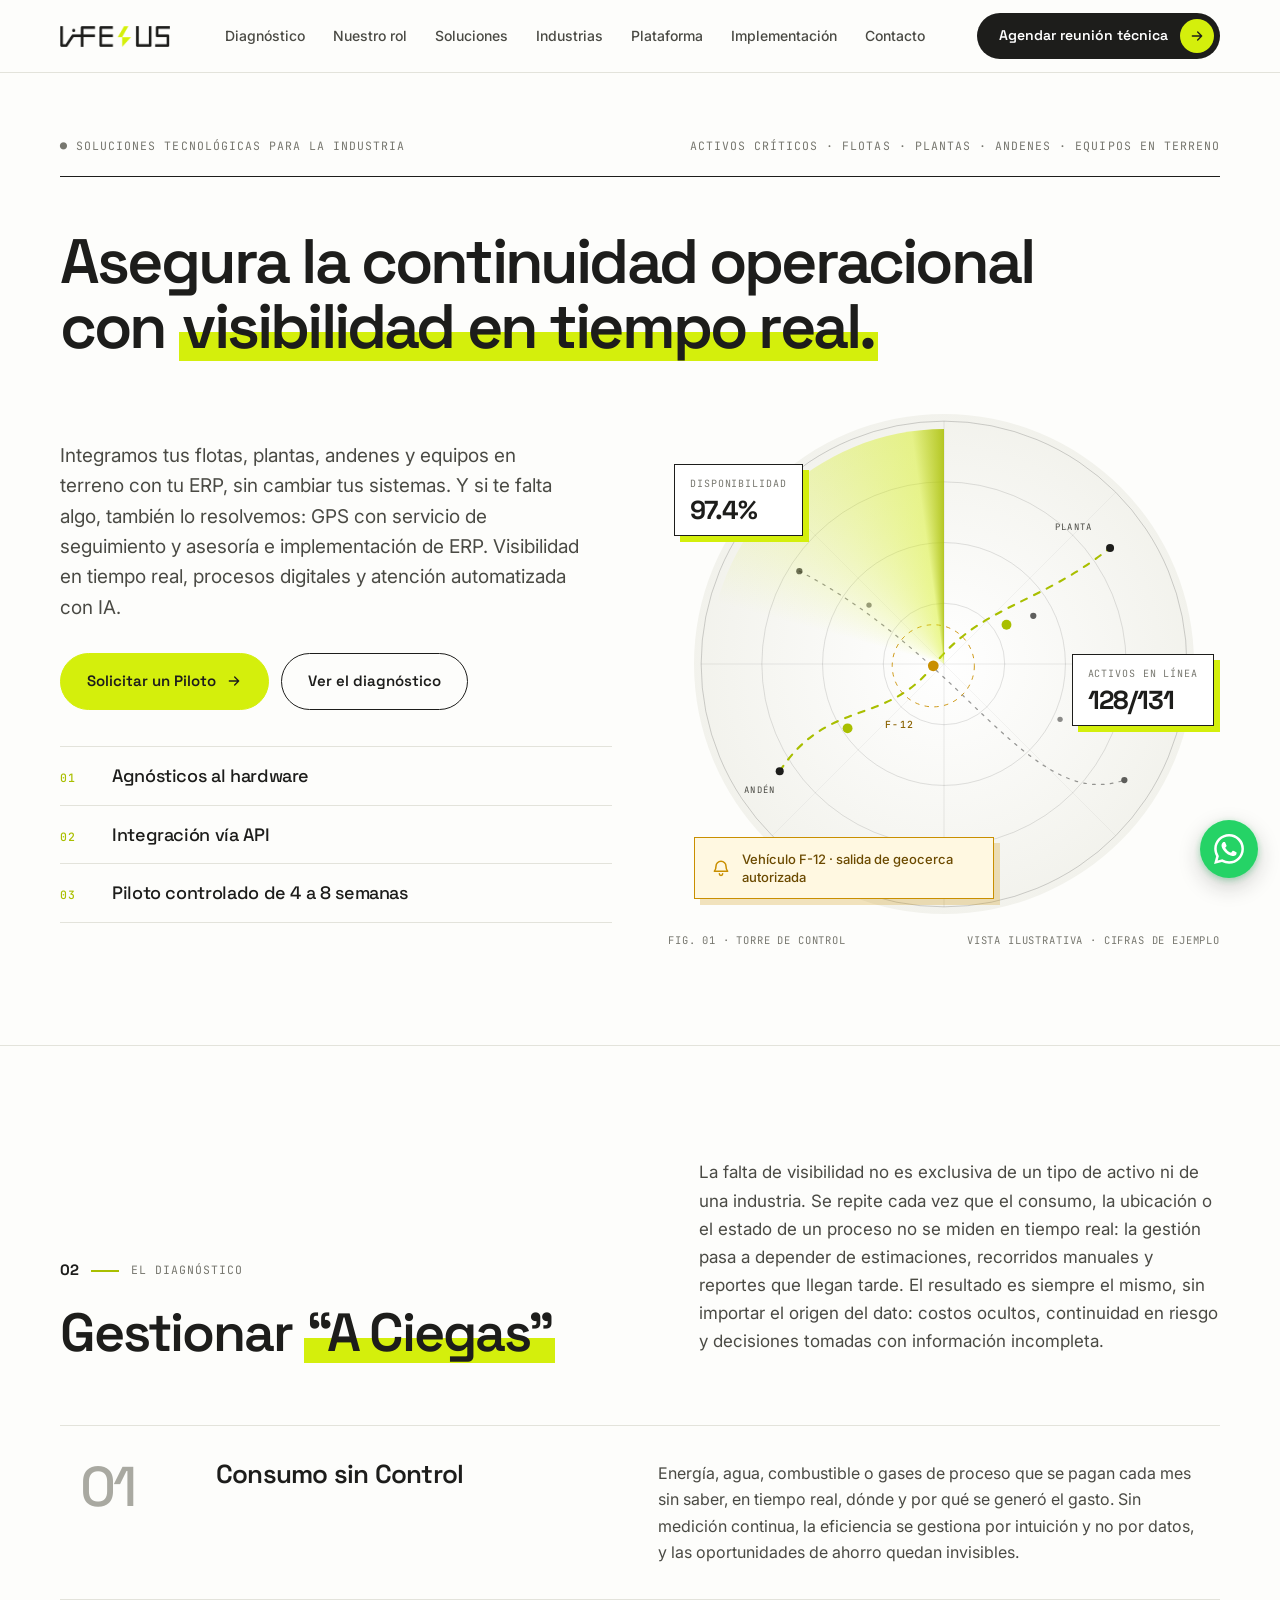
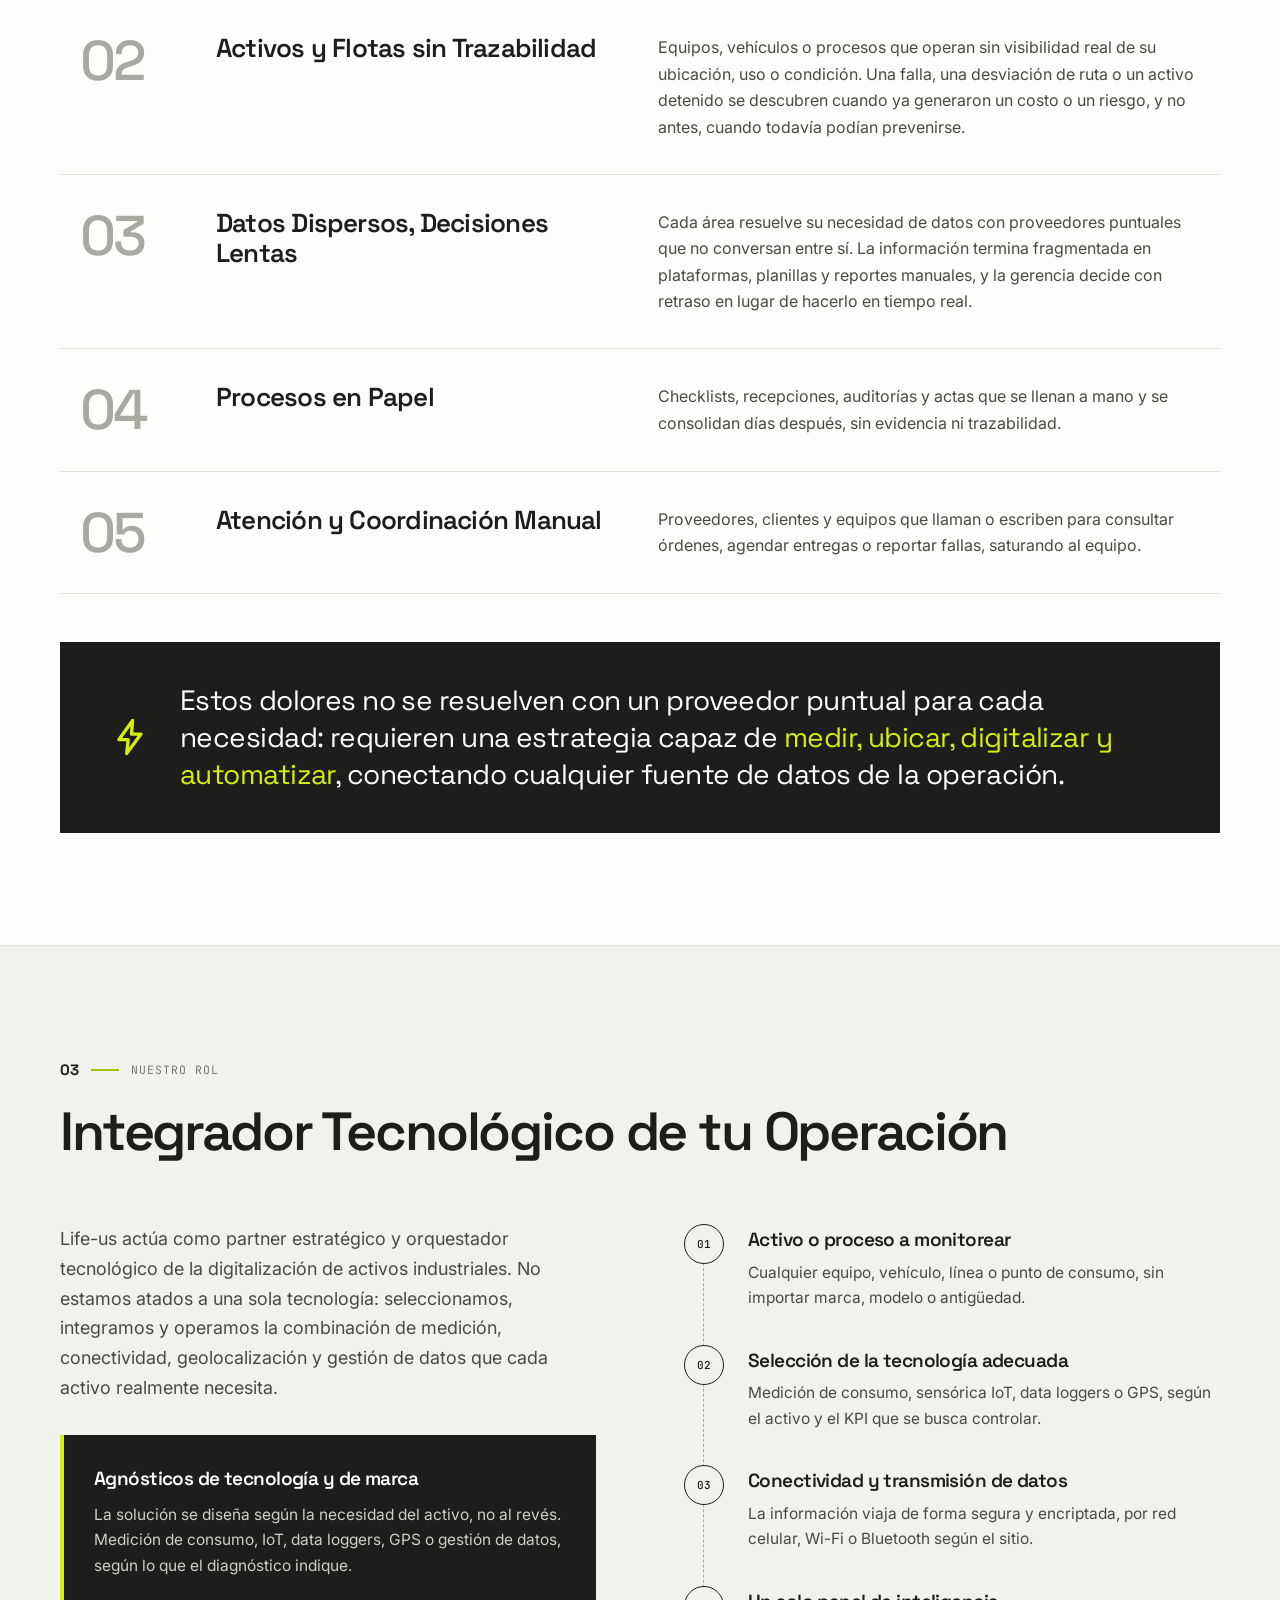
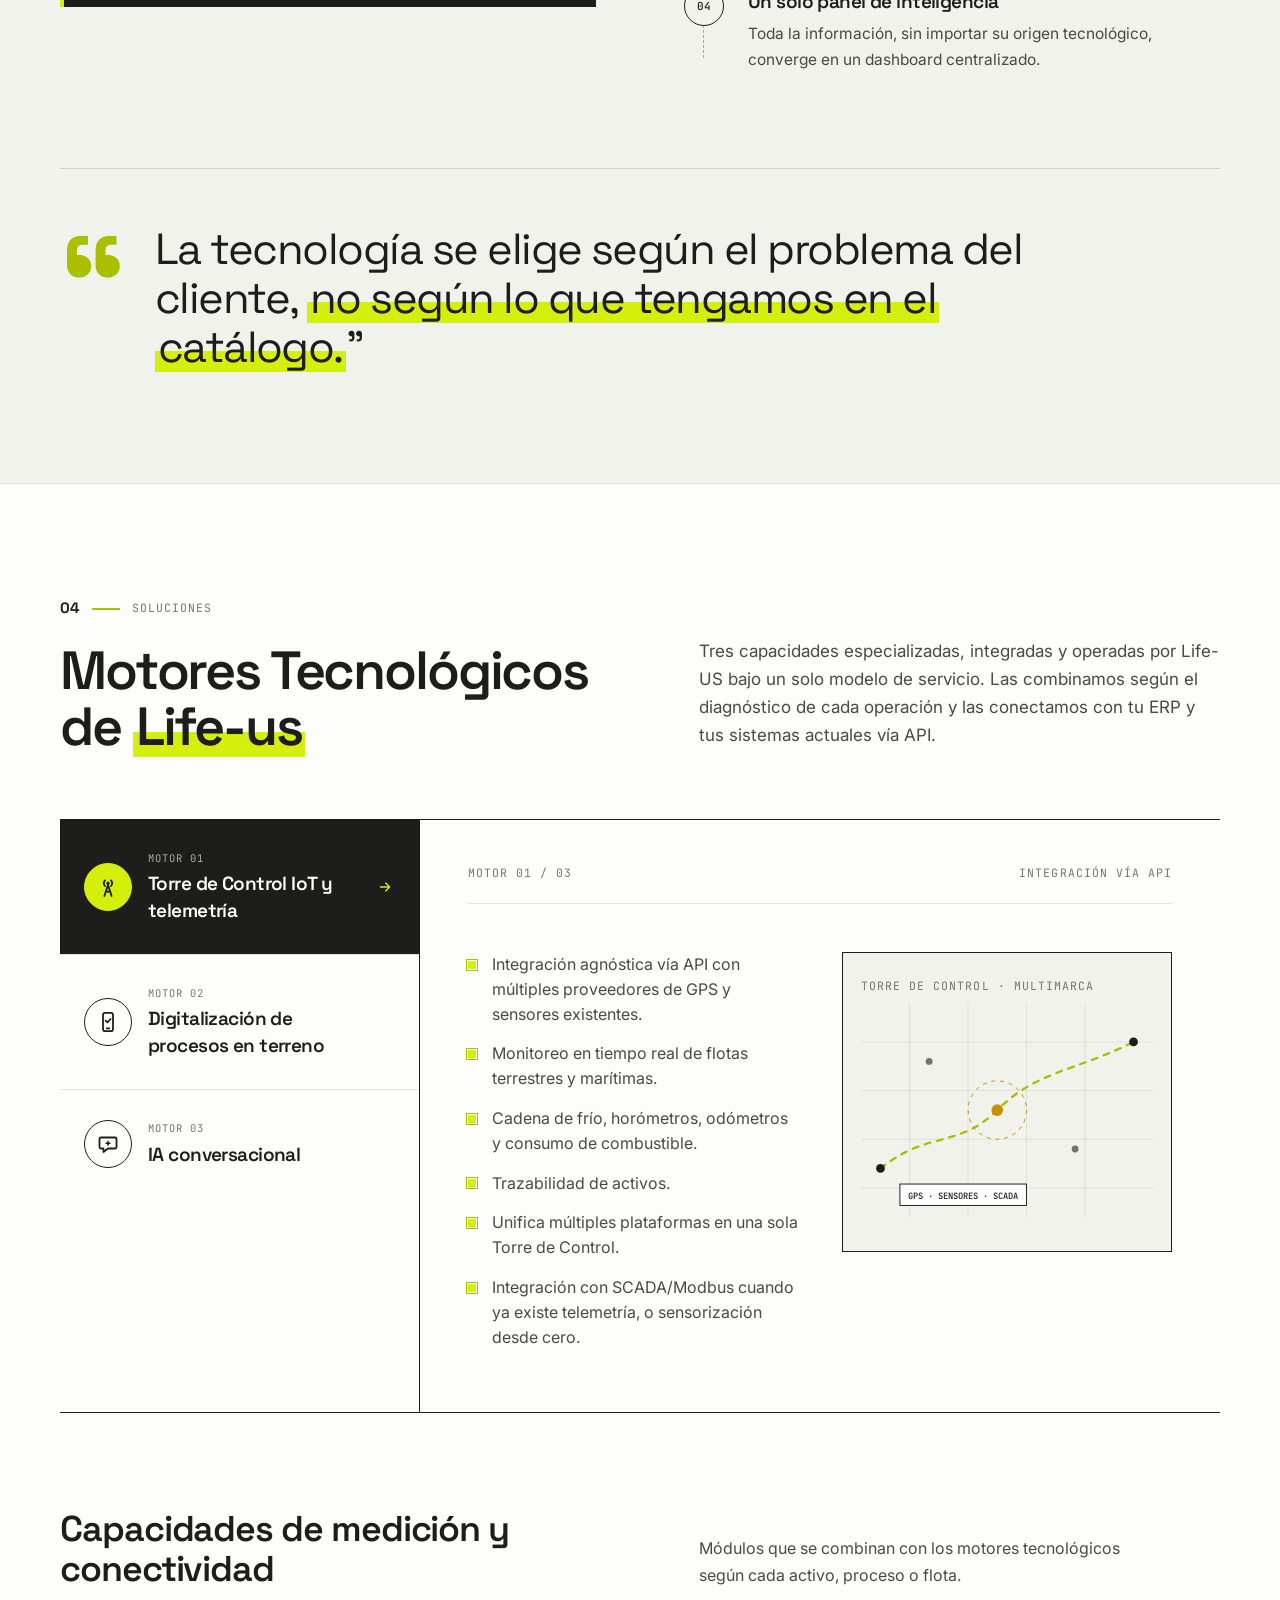
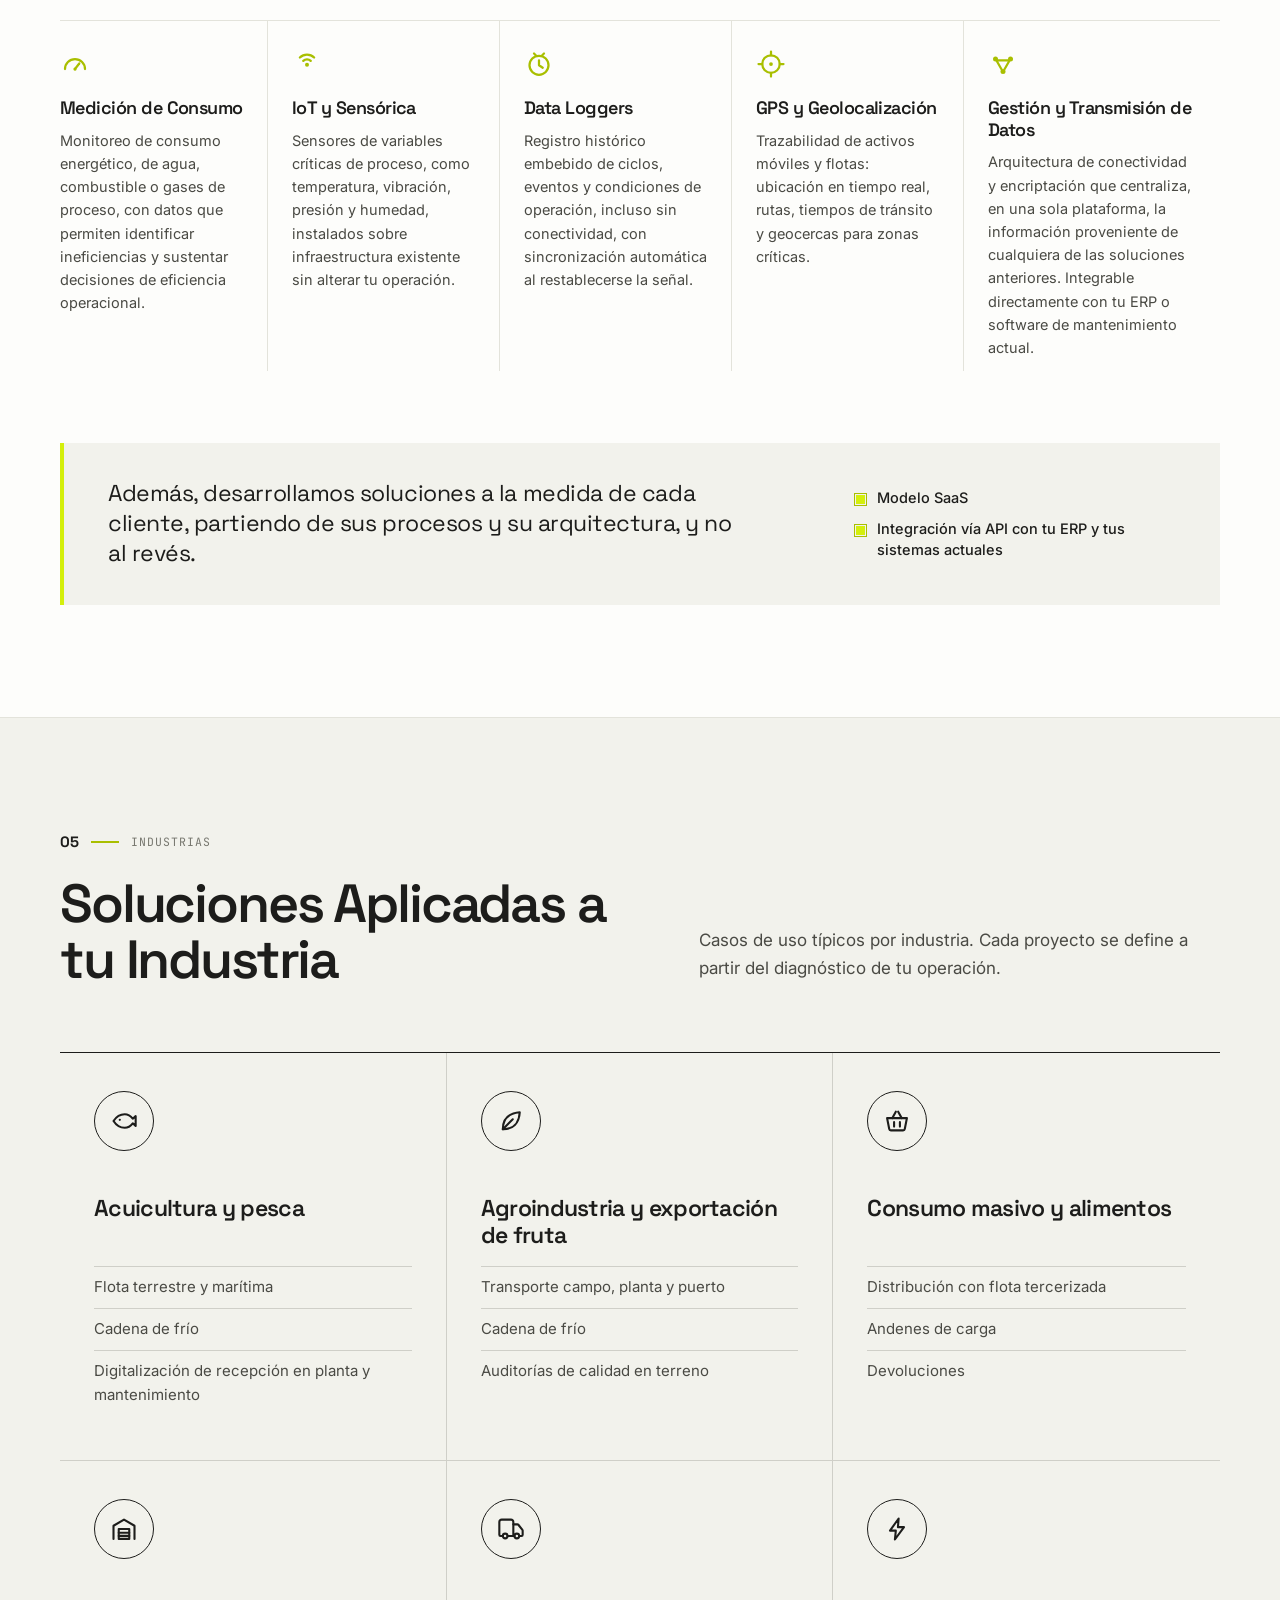
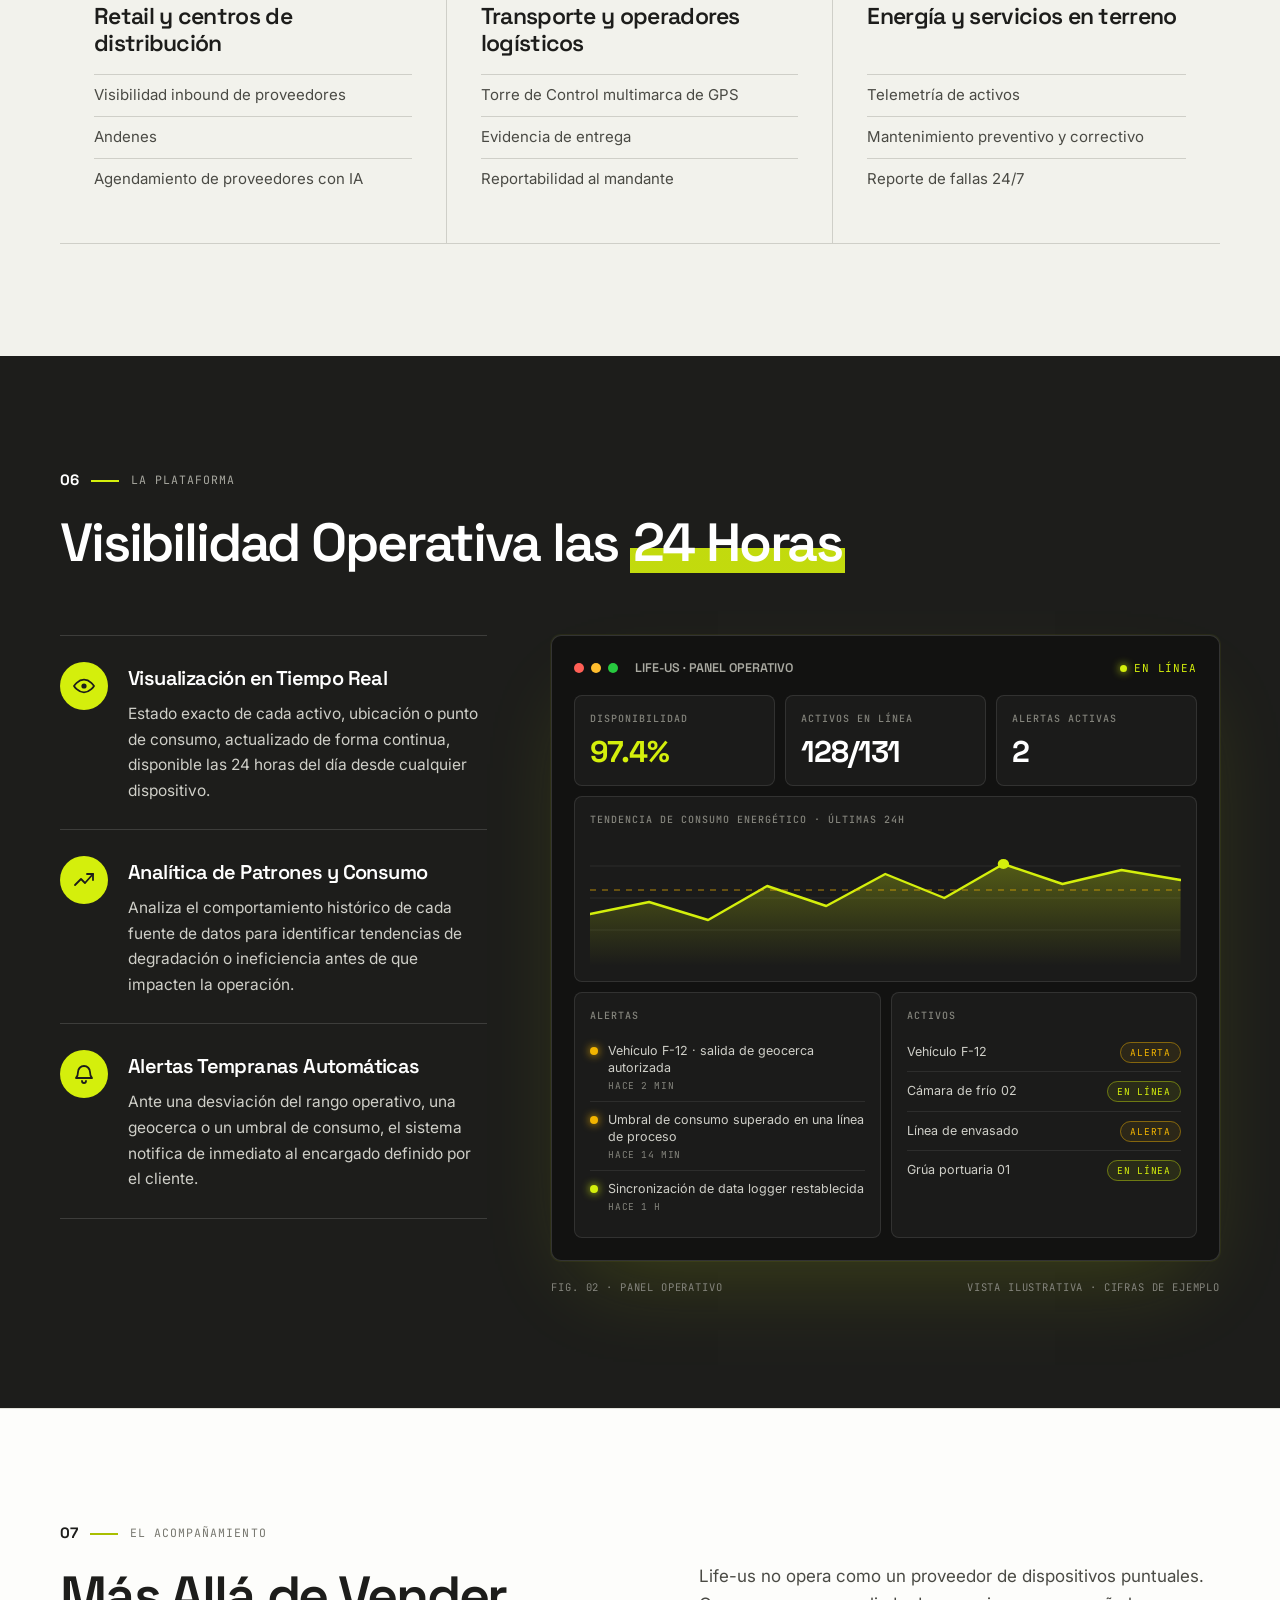
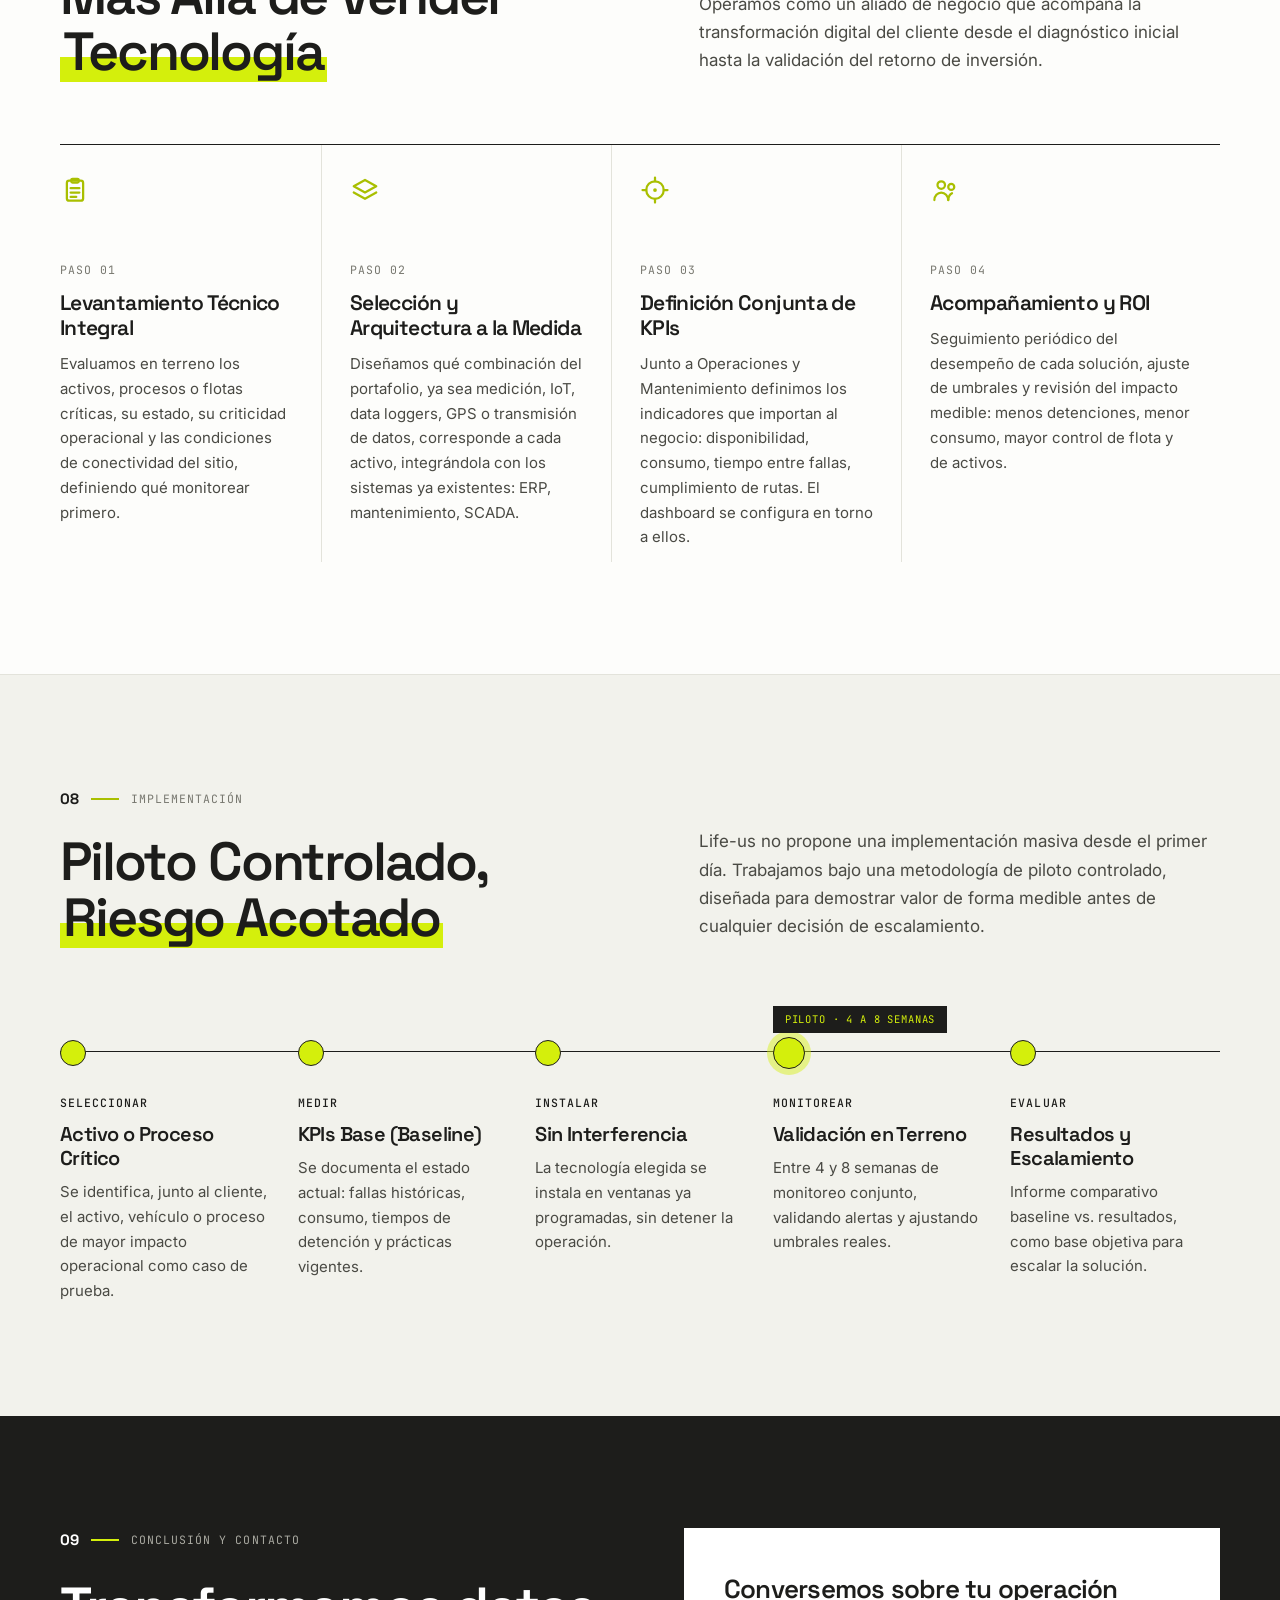
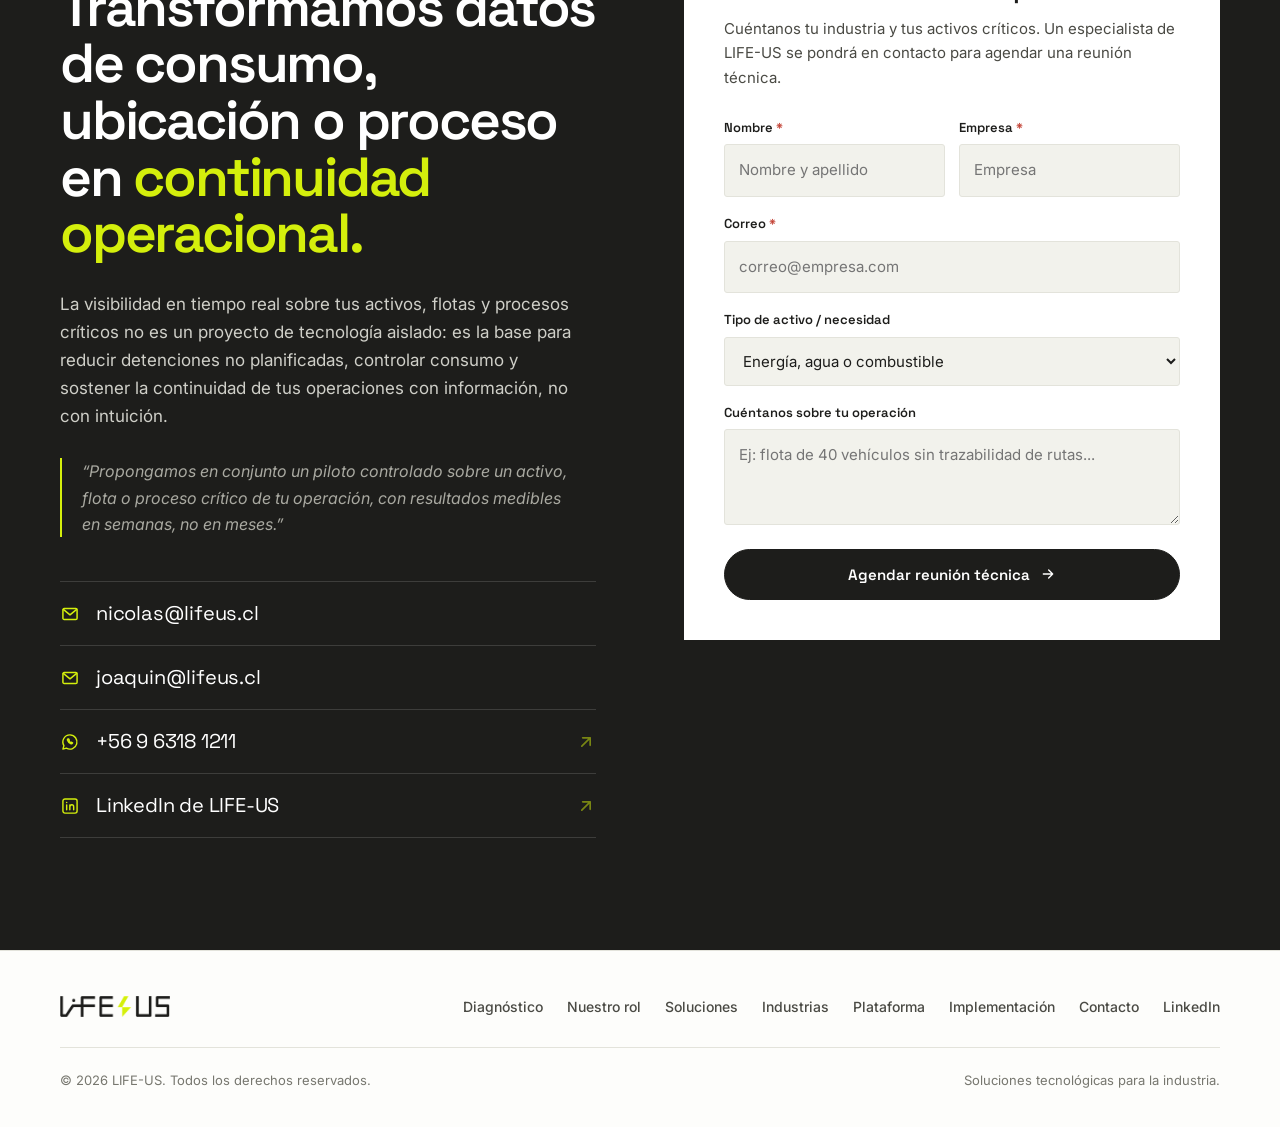
==== commit 8c7f4a7a: "Redesign site with the refined layout and switch copy to informal "tú" Replace the original layout w" ====
--- a/index.html
+++ b/index.html
@@ -4,1331 +4,534 @@
 <meta charset="UTF-8">
 <meta name="viewport" content="width=device-width, initial-scale=1.0">
 <title>LIFE-US | Soluciones Tecnológicas para la Industria</title>
-<meta name="description" content="Conectamos la operación en terreno (flotas, andenes, plantas y activos) con su ERP, sin cambiar sus sistemas. Torre de Control IoT, digitalización en terreno e IA conversacional.">
+<meta name="description" content="Conectamos la operación en terreno (flotas, andenes, plantas y activos) con tu ERP, sin cambiar tus sistemas. Torre de Control IoT, digitalización en terreno e IA conversacional.">
 <meta property="og:title" content="LIFE-US | Soluciones Tecnológicas para la Industria">
-<meta property="og:description" content="Conectamos la operación en terreno (flotas, andenes, plantas y activos) con su ERP, sin cambiar sus sistemas. Torre de Control IoT, digitalización en terreno e IA conversacional.">
+<meta property="og:description" content="Conectamos la operación en terreno (flotas, andenes, plantas y activos) con tu ERP, sin cambiar tus sistemas. Torre de Control IoT, digitalización en terreno e IA conversacional.">
 <meta property="og:type" content="website">
 <meta property="og:locale" content="es_CL">
 <meta property="og:url" content="https://www.lifeus.cl/">
 <meta property="og:image" content="https://www.lifeus.cl/og-image.png">
 <meta property="og:image:width" content="1200">
 <meta property="og:image:height" content="630">
-<meta property="og:image:alt" content="LIFE-US: visibilidad en tiempo real de su operación">
+<meta property="og:image:alt" content="LIFE-US: visibilidad en tiempo real de tu operación">
 <meta name="twitter:card" content="summary_large_image">
 <meta name="twitter:title" content="LIFE-US | Soluciones Tecnológicas para la Industria">
-<meta name="twitter:description" content="Conectamos la operación en terreno (flotas, andenes, plantas y activos) con su ERP, sin cambiar sus sistemas. Torre de Control IoT, digitalización en terreno e IA conversacional.">
+<meta name="twitter:description" content="Conectamos la operación en terreno (flotas, andenes, plantas y activos) con tu ERP, sin cambiar tus sistemas. Torre de Control IoT, digitalización en terreno e IA conversacional.">
 <meta name="twitter:image" content="https://www.lifeus.cl/og-image.png">
 <link rel="icon" type="image/png" href="[data-uri]">
-<script>document.documentElement.classList.add('js-anim');</script>
 <link rel="preconnect" href="https://fonts.googleapis.com">
 <link rel="preconnect" href="https://fonts.gstatic.com" crossorigin>
-<link href="https://fonts.googleapis.com/css2?family=Space+Grotesk:wght@500;600;700&display=swap" rel="stylesheet">
+<link href="https://fonts.googleapis.com/css2?family=Inter:wght@400;500;600&family=JetBrains+Mono:wght@500&family=Space+Grotesk:wght@400;500;600;700&display=swap" rel="stylesheet">
 <style>
-  :root{
-    --black:#0a0a0a;
-    --black-soft:#121212;
-    --black-card:#141414;
-    --card-border:rgba(255,255,255,0.09);
-    --ink:#1d1d1b;
-    --ink-soft:#2b2b28;
-    --ink-800:#3a3a36;
-    --lime:#d4ef0c;
-    --lime-dim:#a9bf00;
-    --lime-050:#f7fbd8;
-    --amber:#f2b400;
-    --white:#ffffff;
-    --bg:#fdfdfb;
-    --gray-300:#cfcfc8;
-    --gray-400:#a9a9a1;
-    --gray-500:#84847c;
-    --text-onlight:#57574f;
-    --text-onlight-soft:#8a8a80;
-    --border-light:#e6e6de;
-    --gray-100:#f2f2ec;
-    --diag-ink:#111110;
-    --diag-gray:#57574f;
-    --diag-border:#e7e7e0;
-    --radius:16px;
-    --maxw:1160px;
-    --font-head:'Space Grotesk','Segoe UI',system-ui,-apple-system,sans-serif;
-  }
-  *{box-sizing:border-box;}
-  html{scroll-behavior:smooth; overflow-x:hidden;}
-  body{
-    margin:0;
-    font-family:'Segoe UI','Inter',system-ui,-apple-system,Roboto,Helvetica,Arial,sans-serif;
-    color:var(--ink);
-    background:var(--bg);
-    line-height:1.6;
-    overflow-wrap:break-word;
-    word-wrap:break-word;
-  }
-  a{color:inherit;}
-  .wrap{max-width:var(--maxw); margin:0 auto; padding:0 24px; width:100%;}
-  img{max-width:100%; display:block;}
-  svg{max-width:100%;}
-  [hidden]{display:none !important;}
-
-  /* Grid/flex blowout guard: lets tracks/items shrink below their content's
-     min-content size instead of forcing horizontal overflow on narrow screens. */
-  .plat-grid, .role-grid, .contact-grid, .diag-grid, .port-grid, .acc-grid,
-  .eng-grid, .ind-grid, .case-grid,
-  .dash-stats, .impl-steps, .field-row, .footer-grid{ min-width:0; }
-  .plat-grid > *, .role-grid > *, .contact-grid > *, .diag-grid > *, .port-grid > *,
-  .eng-grid > *, .ind-grid > *, .case-grid > *,
-  .acc-grid > *, .dash-stats > *, .field-row > *{ min-width:0; }
-  .plat-feature, .role-step, .diag-item, .acc-item, .port-card, .eng-card, .ind-card, .case-card, .impl-step{ min-width:0; }
-  .plat-feature > div, .role-step > div{ min-width:0; }
-  svg.ic{width:22px; height:22px; display:block;}
-
-  /* Brand typeface for bold/heavy titles — echoes the squared, geometric
-     letterforms of the LIFE-US logo (incl. its distinctive squared dots). */
-  h1, h2, h3, h4,
-  .kicker, .eyebrow, .logo-wordmark,
-  .dash-stat .value, .dash-title,
-  .impl-step .step-label,
-  .btn{
-    font-family:var(--font-head);
-    letter-spacing:-0.01em;
-  }
-
-  /* ===== NAV ===== */
-  header.nav{
-    position:sticky; top:0; z-index:50;
-    background:rgba(253,253,251,0.92);
-    backdrop-filter:saturate(140%) blur(8px);
-    border-bottom:1px solid var(--border-light);
-  }
-  .nav-inner{
-    max-width:var(--maxw); margin:0 auto; padding:12px 24px;
-    display:flex; align-items:center; justify-content:space-between;
-  }
-  .logo-chip{
-    display:inline-flex; align-items:center;
-  }
-  .logo-img{height:22px; width:auto;}
-  .navlinks{display:flex; gap:20px; align-items:center;}
-  .navlinks a{
-    color:var(--text-onlight); text-decoration:none; font-size:14px; font-weight:600;
-    white-space:nowrap; transition:color .15s ease;
-  }
-  .navlinks a:hover{color:var(--ink);}
-  .navlinks a.active{color:var(--ink); position:relative;}
-  .navlinks a.active::after{
-    content:''; position:absolute; left:0; right:0; bottom:-6px; height:2px; background:var(--lime-dim);
-  }
-  .nav-toggle{
-    display:none; width:38px; height:38px; border-radius:9px; border:1px solid var(--border-light);
-    background:transparent; cursor:pointer; align-items:center; justify-content:center; flex-direction:column; gap:4px;
-  }
-  .nav-toggle span{display:block; width:18px; height:2px; background:var(--ink); border-radius:2px; transition:transform .2s ease, opacity .2s ease;}
-  .nav-toggle.open span:nth-child(1){transform:translateY(6px) rotate(45deg);}
-  .nav-toggle.open span:nth-child(2){opacity:0;}
-  .nav-toggle.open span:nth-child(3){transform:translateY(-6px) rotate(-45deg);}
-  /* Panel móvil: se despliega con una transición de altura (grid 0fr → 1fr). */
-  .mobile-panel{
-    display:grid; grid-template-rows:0fr; visibility:hidden; background:var(--bg);
-    transition:grid-template-rows .28s ease, visibility 0s linear .28s;
-  }
-  .mobile-panel.open{
-    grid-template-rows:1fr; visibility:visible;
-    transition:grid-template-rows .28s ease, visibility 0s linear 0s;
-  }
-  .mobile-panel-inner{overflow:hidden; min-height:0;}
-  .mobile-panel-list{
-    display:flex; flex-direction:column; padding:6px 24px 18px;
-    border-top:1px solid var(--border-light);
-  }
-  .mobile-panel a:not(.btn){
-    display:flex; align-items:center; justify-content:space-between; gap:12px;
-    color:var(--text-onlight); text-decoration:none; font-size:15px; font-weight:600; padding:13px 4px;
-    border-bottom:1px solid var(--border-light);
-  }
-  .mobile-panel a:not(.btn)::after{
-    content:'→'; color:var(--gray-400); font-weight:500; transition:transform .15s ease, color .15s ease;
-  }
-  .mobile-panel a:not(.btn):hover::after{transform:translateX(3px);}
-  .mobile-panel a.active{color:var(--ink);}
-  .mobile-panel a.active::after{color:var(--lime-dim);}
-  .mobile-panel .btn{margin-top:16px; width:100%;}
-  @media (prefers-reduced-motion:reduce){
-    .mobile-panel, .mobile-panel.open{transition:none;}
-  }
-  .btn{
-    display:inline-flex; align-items:center; justify-content:center; gap:8px;
-    padding:11px 22px; border-radius:999px; font-weight:700; font-size:14.5px;
-    text-decoration:none; border:1px solid transparent; cursor:pointer;
-    transition:transform .15s ease, box-shadow .15s ease, background .15s ease;
-  }
-  .btn-primary{
-    background:var(--lime); color:var(--ink);
-    box-shadow:0 6px 18px rgba(212,239,12,0.3);
-  }
-  .btn-primary:hover{transform:translateY(-1px); box-shadow:0 10px 26px rgba(212,239,12,0.45); background:var(--lime-dim); color:#fff;}
-  .btn-ghost{
-    background:transparent; color:#fff; border-color:rgba(255,255,255,0.25);
-  }
-  .btn-ghost:hover{background:rgba(255,255,255,0.08);}
-  .btn-dark{background:var(--ink); color:#fff;}
-  .btn-dark:hover{background:var(--ink-soft);}
-
-  /* ===== KICKER / HEAD ===== */
-  .kicker{
-    color:var(--lime-dim); font-weight:700; font-size:13px; letter-spacing:1.6px;
-    text-transform:uppercase; margin-bottom:14px; display:block;
-  }
-  .hero .kicker, .eyebrow{color:var(--lime);}
-  .section-head{max-width:720px; margin:0 auto 50px;}
-  .section-head.center{text-align:center;}
-  .section-head h2{font-size:32px; font-weight:700; margin:0 0 16px; letter-spacing:-0.4px; line-height:1.2; color:var(--ink);}
-  .section-head p{color:var(--text-onlight); font-size:16.5px; margin:0;}
-  .diag .section-head p{color:var(--diag-gray);}
-  .diag .section-head h2{color:var(--diag-ink);}
-
-  section{padding:92px 0; scroll-margin-top:72px; position:relative; z-index:0;}
-
-  /* Scroll-reveal: each section/footer eases in as it enters the viewport,
-     reinforcing that it's a distinct block rather than one continuous flow.
-     Gated behind html.js-anim (added by an inline head script) so content
-     stays fully visible with JS disabled — no flash, no permanently-hidden content. */
-  html.js-anim section:not(.hero), html.js-anim footer{
-    opacity:0; transform:translateY(26px);
-    transition:opacity .6s ease, transform .6s ease;
-  }
-  html.js-anim section.in-view, html.js-anim footer.in-view{
-    opacity:1; transform:translateY(0);
-  }
-  @media (prefers-reduced-motion:reduce){
-    html.js-anim section, html.js-anim footer{opacity:1 !important; transform:none !important; transition:none !important;}
-  }
-
-  /* ===== BACKGROUND DECORATION (conectividad / modernidad) ===== */
-  .bg-decor{
-    position:absolute; inset:0; z-index:-1; overflow:hidden; pointer-events:none;
-  }
-  .bg-decor svg{display:block; width:100%; height:100%;}
-  .bg-decor.fade-center{
-    -webkit-mask-image:radial-gradient(ellipse 62% 58% at 50% 46%, transparent 28%, #000 80%);
-    mask-image:radial-gradient(ellipse 62% 58% at 50% 46%, transparent 28%, #000 80%);
-  }
-  .pattern-dots{
-    background-image:radial-gradient(circle, rgba(29,29,27,0.13) 1.4px, transparent 1.4px);
-    background-size:25px 25px;
-  }
-  .pattern-grid{
-    background-image:
-      linear-gradient(rgba(29,29,27,0.07) 1px, transparent 1px),
-      linear-gradient(90deg, rgba(29,29,27,0.07) 1px, transparent 1px);
-    background-size:42px 42px;
-  }
-  .pulse-dot{ transform-box:fill-box; transform-origin:center; animation:pulseDot 3.2s ease-in-out infinite; }
-  @keyframes pulseDot{
-    0%,100%{ opacity:0.85; transform:scale(1); }
-    50%{ opacity:0.2; transform:scale(2); }
-  }
-  .conclusion{ position:relative; z-index:0; overflow:hidden; }
-
-  /* badges */
-  .badge{
-    width:52px; height:52px; border-radius:50%; background:var(--lime); color:var(--ink);
-    display:flex; align-items:center; justify-content:center; flex:none;
-  }
-
-  /* ===== HERO ===== */
-  .hero{
-    background:
-      radial-gradient(900px 420px at 50% -12%, rgba(212,239,12,0.16), transparent 60%),
-      linear-gradient(180deg, var(--ink) 0%, var(--ink-soft) 55%, var(--ink-800) 100%);
-    padding:100px 0 90px;
-    text-align:center;
-  }
-  .hero-inner{max-width:760px; margin:0 auto;}
-  .eyebrow{
-    display:inline-flex; align-items:center; gap:8px;
-    font-size:13px; font-weight:700; letter-spacing:1.6px;
-    text-transform:uppercase; margin-bottom:22px;
-  }
-  .hero h1{font-size:42px; line-height:1.2; font-weight:700; margin:0 0 22px; letter-spacing:-0.5px; color:#fff;}
-  .hero p.lead{font-size:17.5px; color:var(--gray-300); font-style:italic; max-width:620px; margin:0 auto 34px;}
-  .hero-ctas{display:flex; gap:14px; flex-wrap:wrap; justify-content:center;}
-  .hero-trust{
-    display:flex; flex-wrap:wrap; justify-content:center; gap:6px 0; margin:30px auto 0;
-    font-size:13.5px; color:var(--gray-400); letter-spacing:0.1px;
-  }
-  .hero-trust span + span::before{content:'·'; color:var(--lime); font-weight:700; margin:0 12px;}
-
-  /* ===== EL DIAGNOSTICO (white section) ===== */
-  .diag{background:#fff; color:var(--diag-ink);}
-  /* 6 columnas virtuales (cada tarjeta ocupa 2): 3 tarjetas en la primera fila y
-     las 2 restantes centradas en la segunda (mismo recurso que .port-grid). */
-  .diag-grid{display:grid; grid-template-columns:repeat(6,1fr); gap:28px; margin-bottom:46px;}
-  .diag-item{
-    grid-column:span 2;
-    background:#fff; border:1px solid var(--border-light); border-radius:16px; padding:28px 24px;
-    box-shadow:0 1px 2px rgba(29,29,27,0.04); transition:transform .15s ease, box-shadow .15s ease;
-  }
-  .diag-item:nth-child(4):nth-last-child(2){grid-column:2 / span 2;}
-  .diag-item:nth-child(5):nth-last-child(1){grid-column:4 / span 2;}
-  .diag-item:hover{transform:translateY(-3px); box-shadow:0 14px 30px rgba(29,29,27,0.08);}
-  .diag-item .card-num{font-size:12px; font-weight:700; color:var(--lime-dim); letter-spacing:0.5px; display:block; margin-bottom:14px;}
-  .diag-item .badge{margin-bottom:20px;}
-  .diag-item h3{font-size:18px; margin:0 0 10px; color:var(--diag-ink);}
-  .diag-item p{font-size:14.5px; color:var(--diag-gray); margin:0;}
-  .diag-callout{
-    background:var(--ink); color:var(--lime); border-radius:14px; padding:26px 30px;
-    font-weight:700; font-style:italic; font-size:16px; line-height:1.55;
-  }
-
-  /* ===== NUESTRO ROL ===== */
-  .role-grid{display:grid; grid-template-columns:0.85fr 1.15fr; gap:60px; align-items:start;}
-  .role-text p{color:var(--text-onlight); font-size:15.5px; margin:0 0 26px;}
-  .role-quote-box{
-    background:var(--ink); border:1px solid rgba(255,255,255,0.08); border-radius:14px; padding:22px 24px;
-  }
-  .role-quote-box h4{margin:0 0 8px; font-size:15.5px; color:#fff;}
-  .role-quote-box p{margin:0; font-size:14px; color:var(--gray-400); font-style:italic;}
-  .role-steps{position:relative; display:flex; flex-direction:column; gap:36px;}
-  .role-steps::before{
-    content:''; position:absolute; left:26px; top:30px; bottom:30px; width:0;
-    border-left:2px dashed var(--border-light);
-  }
-  .role-step{display:flex; gap:20px; align-items:flex-start; position:relative;}
-  .role-step .badge{z-index:1;}
-  .role-step .num{font-size:12px; color:var(--text-onlight-soft); font-weight:700; letter-spacing:0.5px; display:block; margin-bottom:4px;}
-  .role-step h4{margin:0 0 6px; font-size:16.5px; color:var(--ink);}
-  .role-step p{margin:0; font-size:14px; color:var(--text-onlight);}
-  .role-pullquote{
-    text-align:center; font-style:italic; color:var(--text-onlight); font-size:16px; max-width:620px;
-    margin:50px auto 0; border-top:1px solid var(--border-light); padding-top:30px;
-  }
-
-  /* ===== CAPACIDADES DE MEDICIÓN Y CONECTIVIDAD (antes "Portafolio") ===== */
-  /* 6 virtual columns (each card spans 2) instead of 3, so the trailing
-     row — currently 2 leftover cards out of 5 — can be centered precisely
-     via explicit grid-column placement below. Auto-adjusts back to a plain
-     3-per-row grid if the card count ever becomes a multiple of 3. */
-  .port-grid{display:grid; grid-template-columns:repeat(6, 1fr); gap:24px;}
-  .port-card{
-    grid-column:span 2;
-    background:#fff; border:1px solid var(--border-light); border-radius:var(--radius);
-    padding:30px 22px; text-align:center; box-shadow:0 1px 2px rgba(29,29,27,0.05);
-    transition:transform .15s ease, box-shadow .15s ease;
-  }
-  .port-card:hover{transform:translateY(-3px); box-shadow:0 14px 30px rgba(29,29,27,0.09);}
-  /* Centers a trailing 2-card row: only fires when card 4 is also the
-     2nd-to-last card and card 5 is the last (i.e. exactly 5 cards total). */
-  .port-card:nth-child(4):nth-last-child(2){grid-column:2 / span 2;}
-  .port-card:nth-child(5):nth-last-child(1){grid-column:4 / span 2;}
-  .port-card .badge{margin:0 auto 20px;}
-  .port-card h3{font-size:16px; margin:0 0 12px; color:var(--ink);}
-  .port-card p{font-size:13.5px; color:var(--text-onlight); margin:0;}
-  .port-card.featured{background:var(--lime); border-color:var(--lime);}
-  .port-card.featured .badge{background:var(--ink); color:var(--lime);}
-  .port-card.featured h3, .port-card.featured p{color:var(--ink);}
-
-  /* ===== SOLUCIONES: motores tecnológicos (3 tarjetas) + capacidades (.port-grid) ===== */
-  .eng-grid{display:grid; grid-template-columns:repeat(3,1fr); gap:24px; margin-bottom:68px;}
-  .eng-card{
-    background:#fff; border:1px solid var(--border-light); border-radius:var(--radius);
-    padding:32px 28px; box-shadow:0 1px 2px rgba(29,29,27,0.05);
-    transition:transform .15s ease, box-shadow .15s ease;
-  }
-  .eng-card:hover{transform:translateY(-3px); box-shadow:0 14px 30px rgba(29,29,27,0.09);}
-  .eng-card .badge{margin-bottom:20px;}
-  .eng-card h3{font-size:19px; line-height:1.3; margin:0 0 16px; color:var(--ink);}
-  @media (min-width:901px){ .eng-card h3{min-height:2.6em;} } /* alinea el inicio de las viñetas entre las 3 tarjetas */
-  .bullets{list-style:none; margin:0; padding:0; display:flex; flex-direction:column; gap:10px;}
-  .bullets li{position:relative; padding-left:20px; font-size:14px; line-height:1.55; color:var(--text-onlight);}
-  .bullets li::before{
-    content:''; position:absolute; left:0; top:0.55em; width:8px; height:8px; border-radius:50%;
-    background:var(--lime); box-shadow:0 0 0 2px rgba(169,191,0,0.28);
-  }
-  .sub-head{text-align:center; max-width:640px; margin:0 auto 34px;}
-  .sub-head h3{font-size:22px; margin:0 0 10px; color:var(--ink); letter-spacing:-0.2px;}
-  .sub-head p{margin:0; font-size:15px; color:var(--text-onlight);}
-  .sol-close{max-width:680px; margin:56px auto 0; text-align:center; border-top:1px solid var(--border-light); padding-top:32px;}
-  .sol-close p{margin:0; font-size:16.5px; font-style:italic; color:var(--text-onlight);}
-  .sol-close .sol-model{margin-top:16px; font-size:13px; font-weight:600; font-style:normal; color:var(--text-onlight-soft);}
-  .sol-model .sep{color:var(--lime-dim); margin:0 8px;}
-
-  /* ===== INDUSTRIAS ===== */
-  .ind-grid{display:grid; grid-template-columns:repeat(3,1fr); gap:24px;}
-  .ind-card{
-    background:#fff; border:1px solid var(--border-light); border-radius:var(--radius);
-    padding:28px 24px; box-shadow:0 1px 2px rgba(29,29,27,0.05);
-    transition:transform .15s ease, box-shadow .15s ease;
-  }
-  .ind-card:hover{transform:translateY(-3px); box-shadow:0 14px 30px rgba(29,29,27,0.09);}
-  .ind-card .badge{margin-bottom:18px;}
-  .ind-card h3{font-size:17.5px; line-height:1.3; margin:0 0 14px; color:var(--ink);}
-  .ind-card .bullets li{font-size:13.5px;}
-
-  /* ===== LA PLATAFORMA ===== */
-  .plat-grid{display:grid; grid-template-columns:1.15fr 0.85fr; gap:56px; align-items:center;}
-  .dash{
-    background:var(--black-soft); border:1px solid var(--card-border); border-radius:18px; padding:22px;
-    box-shadow:0 20px 50px rgba(29,29,27,0.18);
-  }
-  .dash-top{display:flex; align-items:center; justify-content:space-between; margin-bottom:18px;}
-  .dash-dots{display:flex; gap:6px;}
-  .dash-dots span{width:10px; height:10px; border-radius:50%; display:inline-block;}
-  .dash-dots span:nth-child(1){background:#ff5f56;}
-  .dash-dots span:nth-child(2){background:#ffbd2e;}
-  .dash-dots span:nth-child(3){background:#27c93f;}
-  .dash-title{font-size:12.5px; color:var(--gray-400); font-weight:700; letter-spacing:0.4px; margin-left:12px;}
-  .dash-live{color:var(--lime); font-size:12.5px; font-weight:700; display:flex; align-items:center; gap:6px;}
-  .dash-live .dot{width:7px; height:7px; border-radius:50%; background:var(--lime); box-shadow:0 0 8px var(--lime);}
-  .dash-stats{display:grid; grid-template-columns:repeat(3,1fr); gap:12px; margin-bottom:16px;}
-  .dash-stat{background:rgba(255,255,255,0.03); border:1px solid var(--card-border); border-radius:10px; padding:14px 12px;}
-  .dash-stat .label{font-size:10.5px; color:var(--gray-500); font-weight:700; letter-spacing:0.4px; text-transform:uppercase; margin-bottom:8px;}
-  .dash-stat .value{font-size:19px; font-weight:700; color:#fff;}
-  .dash-stat.primary .value{color:var(--lime);}
-  .dash-chart{background:rgba(255,255,255,0.03); border:1px solid var(--card-border); border-radius:10px; padding:14px; margin-bottom:14px;}
-  .dash-chart .label{font-size:10.5px; color:var(--gray-500); font-weight:700; letter-spacing:0.4px; text-transform:uppercase; margin-bottom:10px;}
-  .dash-alert{
-    display:flex; align-items:center; gap:10px; border:1px solid rgba(242,180,0,0.4);
-    background:rgba(242,180,0,0.07); border-radius:10px; padding:12px 14px; font-size:13px; color:#f5d585;
-  }
-  .dash-note{
-    margin-top:14px; text-align:center; font-size:10.5px; font-weight:700;
-    letter-spacing:0.8px; text-transform:uppercase; color:var(--gray-500);
-  }
-  .plat-features{display:flex; flex-direction:column; gap:30px;}
-  .plat-feature{display:flex; gap:18px; align-items:flex-start;}
-  .plat-feature h3{margin:0 0 6px; font-size:17px; color:var(--ink);}
-  .plat-feature p{margin:0; font-size:14px; color:var(--text-onlight);}
-
-  /* ===== EL ACOMPAÑAMIENTO ===== */
-  .acc-grid{display:grid; grid-template-columns:repeat(4,1fr); gap:24px;}
-  .acc-item{
-    background:#fff; border:1px solid var(--border-light); border-radius:16px; padding:24px 22px;
-    box-shadow:0 1px 2px rgba(29,29,27,0.04); transition:transform .15s ease, box-shadow .15s ease;
-  }
-  .acc-item:hover{transform:translateY(-3px); box-shadow:0 14px 28px rgba(29,29,27,0.08);}
-  .acc-item .top-row{display:flex; align-items:center; gap:10px; margin-bottom:20px;}
-  .acc-item .dash-sep{color:var(--text-onlight-soft); font-size:20px;}
-  .acc-item .num{font-size:12px; color:var(--text-onlight-soft); font-weight:700; display:block; margin-bottom:6px;}
-  .acc-item h3{font-size:16px; margin:0 0 10px; color:var(--ink);}
-  .acc-item p{font-size:13.5px; color:var(--text-onlight); margin:0;}
-
-  /* ===== IMPLEMENTACION ===== */
-  .impl-steps{position:relative; display:flex; justify-content:space-between; gap:14px;}
-  .impl-steps::before{
-    content:''; position:absolute; left:26px; right:26px; top:26px; height:0;
-    border-top:2px dashed var(--border-light); z-index:0;
-  }
-  .impl-step{position:relative; z-index:1; display:flex; flex-direction:column; align-items:center; text-align:center; flex:1; gap:12px;}
-  .impl-step .step-label{color:var(--lime-dim); font-weight:700; font-size:12px; letter-spacing:1.2px; text-transform:uppercase;}
-  .impl-step h4{margin:0; font-size:15.5px; color:var(--ink);}
-  .impl-step p{margin:0; font-size:13px; color:var(--text-onlight); max-width:190px;}
-
-  /* ===== CASOS (sección oculta hasta contar con casos reales) ===== */
-  .case-grid{display:grid; grid-template-columns:repeat(3,1fr); gap:24px;}
-  .case-card{
-    background:#fff; border:1px solid var(--border-light); border-radius:var(--radius);
-    padding:28px 24px; box-shadow:0 1px 2px rgba(29,29,27,0.05);
-  }
-  .case-card dl{margin:0;}
-  .case-row{margin:0 0 14px;}
-  .case-row:last-child{margin-bottom:0;}
-  .case-row dt{font-size:12px; font-weight:700; letter-spacing:1.2px; text-transform:uppercase; color:var(--lime-dim); margin:0 0 4px;}
-  .case-row dd{margin:0; font-size:14px; color:var(--text-onlight);}
-  .logo-strip{
-    display:flex; flex-wrap:wrap; justify-content:center; align-items:center; gap:28px 44px;
-    margin-top:52px; padding-top:32px; border-top:1px solid var(--border-light);
-  }
-  .logo-strip img{height:34px; width:auto; opacity:.7; filter:grayscale(1);}
-
-  /* ===== CONCLUSION + CONTACTO ===== */
-  .conclusion{
-    text-align:center; max-width:820px; margin:0 auto 64px; background:linear-gradient(135deg, var(--ink), var(--ink-800));
-    border-radius:24px; padding:56px 48px; color:#fff;
-  }
-  .conclusion h2{font-size:30px; font-weight:700; margin:0 0 20px; line-height:1.3; color:#fff;}
-  .conclusion p{color:var(--gray-300); font-size:16px; margin:0 0 0;}
-  .conclusion .quote{font-style:italic; color:var(--gray-400); font-size:15px; margin-top:26px;}
-
-  .contact-grid{display:grid; grid-template-columns:0.9fr 1.1fr; gap:48px; align-items:start;}
-  .contact-info h3{font-size:20px; color:var(--ink); margin:0 0 14px;}
-  .contact-info p{color:var(--text-onlight); font-size:15px; margin:0 0 24px;}
-  .contact-detail{display:flex; align-items:center; gap:12px; margin-bottom:16px; font-size:14.5px; color:var(--text-onlight);}
-  .contact-detail .badge{width:38px; height:38px;}
-  a.contact-detail{text-decoration:none; transition:color .15s ease;}
-  a.contact-detail:hover{color:var(--ink);}
-  form.contact-form{
-    background:#fff; border:1px solid var(--border-light); border-radius:var(--radius); padding:30px; box-shadow:0 20px 50px rgba(29,29,27,0.1);
-  }
-  .field{margin-bottom:16px;}
-  .field label{display:block; font-size:13px; font-weight:600; color:var(--diag-ink); margin-bottom:6px;}
-  .field label .req{color:#c0392b;}
-  .field input, .field select, .field textarea{
-    width:100%; padding:11px 13px; border-radius:9px; border:1px solid var(--diag-border);
-    font-size:14.5px; font-family:inherit; background:#f6f6f2; color:var(--diag-ink);
-    transition:border-color .15s ease, background .15s ease;
-  }
-  .field input:focus, .field select:focus, .field textarea:focus{
-    outline:none; border-color:var(--lime-dim); background:#fff;
-  }
-  .field input:invalid.touched, .field textarea:invalid.touched{border-color:#c0392b;}
-  .field textarea{resize:vertical; min-height:90px;}
-  .field select{
-    appearance:none; -webkit-appearance:none; -moz-appearance:none;
-    padding-right:46px; cursor:pointer; text-overflow:ellipsis; white-space:nowrap;
-    background-repeat:no-repeat, no-repeat;
-    background-position: right 33px top 9px, right 13px center;
-    background-size: 1px calc(100% - 18px), 13px 13px;
-    background-image:
-      linear-gradient(var(--diag-border), var(--diag-border)),
-      url("data:image/svg+xml;utf8,<svg xmlns='http://www.w3.org/2000/svg' viewBox='0 0 24 24' fill='none' stroke='%2357574f' stroke-width='2.3' stroke-linecap='round' stroke-linejoin='round'><path d='M6 9l6 6 6-6'/></svg>");
-  }
-  .field select:focus{
-    background-image:
-      linear-gradient(var(--diag-border), var(--diag-border)),
-      url("data:image/svg+xml;utf8,<svg xmlns='http://www.w3.org/2000/svg' viewBox='0 0 24 24' fill='none' stroke='%23a9bf00' stroke-width='2.3' stroke-linecap='round' stroke-linejoin='round'><path d='M6 9l6 6 6-6'/></svg>");
-  }
-  .field-error{display:none; font-size:12.5px; color:#c0392b; margin-top:5px;}
-  .field.has-error .field-error{display:block;}
-  .field.has-error input, .field.has-error textarea{border-color:#c0392b;}
-  .field-otro{
-    max-height:0; margin-bottom:0; opacity:0; overflow:hidden; pointer-events:none;
-    transition:max-height .32s ease, opacity .22s ease, margin-bottom .32s ease;
-  }
-  .field-otro.open{max-height:120px; margin-bottom:16px; opacity:1; pointer-events:auto;}
-  .form-success{
-    display:none; text-align:center; padding:30px 10px; flex-direction:column; align-items:center; gap:14px;
-  }
-  .form-success.show{display:flex;}
-  .contact-form.is-success > *:not(.form-success){display:none;}
-  .form-success .badge{width:56px; height:56px;}
-  .form-success h4{margin:0; font-size:19px; color:var(--ink); font-family:var(--font-head);}
-  .form-success p{margin:0; font-size:14.5px; color:var(--text-onlight); max-width:320px;}
-  .field-row{display:grid; grid-template-columns:1fr 1fr; gap:14px;}
-  .form-note{font-size:12.5px; color:var(--text-onlight-soft); margin-top:10px;}
-
-  /* ===== FOOTER ===== */
-  footer{background:var(--white); color:var(--text-onlight); padding:40px 0 26px; font-size:13.5px; border-top:1px solid var(--border-light);}
-  .footer-grid{display:flex; justify-content:space-between; align-items:center; flex-wrap:wrap; gap:16px; border-bottom:1px solid var(--border-light); padding-bottom:26px; margin-bottom:20px;}
-  .footer-links{display:flex; gap:22px; flex-wrap:wrap;}
-  .footer-links a{color:var(--text-onlight); text-decoration:none; font-weight:600;}
-  .footer-links a:hover{color:var(--ink);}
-  .footer-links a.footer-social{display:inline-flex; align-items:center; gap:6px;}
-  .footer-links a.footer-social svg.ic{width:16px; height:16px;}
-  .footer-bottom{display:flex; justify-content:space-between; flex-wrap:wrap; gap:10px; color:var(--text-onlight-soft);}
-
-  /* ===== BOTÓN FLOTANTE DE WHATSAPP ===== */
-  .wa-float{
-    position:fixed; right:22px; bottom:22px; z-index:60;
-    width:58px; height:58px; border-radius:50%; background:#25D366; color:#fff;
-    display:flex; align-items:center; justify-content:center;
-    box-shadow:0 8px 22px rgba(29,29,27,0.22), 0 2px 6px rgba(37,211,102,0.35);
-    transition:transform .18s ease, box-shadow .18s ease, opacity .2s ease;
-  }
-  .wa-float:hover{transform:translateY(-2px) scale(1.04); box-shadow:0 12px 28px rgba(29,29,27,0.26), 0 3px 8px rgba(37,211,102,0.45);}
-  .wa-float svg{width:30px; height:30px; display:block;}
-  /* Se aparta mientras el botón "Agendar reunión técnica" del formulario esté a su altura. */
-  .wa-float.is-away{opacity:0; pointer-events:none; transform:translateY(8px);}
-
-  /* ===== RESPONSIVE: MENÚ HAMBURGUESA (≤1080px) ===== */
-  @media (max-width:1080px){
-    .navlinks{display:none;}
-    .nav-inner .btn-primary{display:none;}
-    .nav-toggle{display:flex;}
-  }
-  @media (min-width:1081px){
-    .mobile-panel{display:none;}
-  }
-  /* Justo sobre el punto de corte, un poco más compacto para que quepan los 8 ítems con aire. */
-  @media (min-width:1081px) and (max-width:1180px){
-    .navlinks{gap:14px;}
-    .navlinks a{font-size:13.5px;}
-  }
-
-  /* ===== RESPONSIVE: TABLET (≤900px) ===== */
-  @media (max-width:900px){
-    section{padding:68px 0;}
-    /* Guarantee a visible seam between every section on mobile/tablet, even
-       when two adjacent sections share the same background color. Sections
-       that already declare their own border-top inline keep that value
-       (inline specificity wins), this just fills the gaps. */
-    section:not(.hero){border-top:1px solid var(--border-light);}
-    .diag-grid, .acc-grid{grid-template-columns:repeat(2,1fr); gap:20px;}
-    .diag-item, .diag-item:nth-child(4):nth-last-child(2){grid-column:auto;}
-    /* 5 tarjetas a 2 por fila: la última queda centrada con el ancho de una columna. */
-    .diag-item:nth-child(5):nth-last-child(1){grid-column:1 / -1; justify-self:center; width:calc(50% - 10px);}
-    .eng-grid{grid-template-columns:1fr; gap:20px; margin-bottom:56px;}
-    .case-grid{grid-template-columns:1fr; gap:20px;}
-    .ind-grid{grid-template-columns:repeat(2,1fr); gap:20px;}
-    .port-grid{grid-template-columns:repeat(2,1fr); gap:20px;} /* 2 per row on tablet */
-    .port-card, .port-card:nth-child(4):nth-last-child(2), .port-card:nth-child(5):nth-last-child(1){grid-column:auto;}
-    .role-grid, .plat-grid, .contact-grid{grid-template-columns:1fr; gap:40px;}
-    .plat-grid{gap:44px;}
-    .impl-steps{flex-wrap:wrap; row-gap:34px; justify-content:flex-start;}
-    .impl-steps::before{display:none;}
-    .impl-step{flex:0 0 calc(33.333% - 10px);}
-    .field-row{grid-template-columns:1fr;}
-    .hero{padding:76px 0 66px;}
-    .hero h1{font-size:32px;}
-    .hero p.lead{font-size:16px;}
-    .section-head{margin-bottom:38px;}
-    .section-head h2{font-size:28px;}
-    .conclusion{padding:44px 30px; margin-bottom:48px;}
-    .conclusion h2{font-size:25px;}
-    form.contact-form{padding:24px 20px;}
-    .role-quote-box{padding:20px 22px;}
-  }
-
-  /* ===== RESPONSIVE: LARGE PHONES (≤600px) ===== */
-  @media (max-width:600px){
-    section{padding:56px 0;}
-    .wrap{padding:0 20px;}
-    .diag-grid, .acc-grid{grid-template-columns:1fr;}
-    .diag-item:nth-child(5):nth-last-child(1){grid-column:auto; justify-self:stretch; width:auto;}
-    .ind-grid{grid-template-columns:1fr;}
-    .eng-card{padding:28px 22px;}
-    .sub-head h3{font-size:20px;}
-    .port-grid{grid-template-columns:1fr;} /* 1 per row on phones */
-    .hero{padding:64px 0 52px;}
-    .hero h1{font-size:27px; letter-spacing:-0.3px;}
-    .hero p.lead{font-size:15px;}
-    .hero-ctas{flex-direction:column; align-items:stretch;}
-    .hero-ctas .btn{width:100%;}
-    .hero-trust{flex-direction:column; align-items:center; gap:4px; margin-top:24px; font-size:13px;}
-    .hero-trust span::before, .hero-trust span + span::before{content:'·'; color:var(--lime); font-weight:700; margin:0 8px 0 0;}
-    .wa-float{right:16px; bottom:18px; width:54px; height:54px;}
-    .wa-float svg{width:28px; height:28px;}
-    footer{padding-bottom:84px;}
-    .eyebrow{font-size:11.5px; text-align:center;}
-    .section-head h2{font-size:24px;}
-    .section-head p{font-size:15px;}
-    .kicker{font-size:12px;}
-    .diag-callout{padding:20px 20px; font-size:14.5px;}
-    .role-grid{gap:34px;}
-    .dash{padding:18px;}
-    .dash-stats{grid-template-columns:1fr 1fr; gap:10px;}
-    .dash-stats .dash-stat:last-child{grid-column:1 / -1;}
-    .dash-stat{padding:12px 10px;}
-    .dash-stat .value{font-size:17px;}
-    .impl-step{flex:0 0 100%;}
-    .conclusion{padding:34px 22px;}
-    .conclusion h2{font-size:22px;}
-    .conclusion p{font-size:15px;}
-    .contact-detail{font-size:13.5px;}
-    footer .footer-grid{flex-direction:column; align-items:flex-start;}
-    .footer-bottom{flex-direction:column; gap:6px;}
-  }
-
-  /* ===== RESPONSIVE: SMALL PHONES (≤420px) ===== */
-  @media (max-width:420px){
-    .wrap{padding:0 16px;}
-    .hero h1{font-size:24px;}
-    .btn{padding:11px 18px; font-size:13.5px;}
-    .dash-stats{grid-template-columns:1fr; gap:8px;}
-    .dash-stats .dash-stat:last-child{grid-column:auto;}
-    .diag-item, .acc-item{padding:22px 18px;}
-    .port-card{padding:26px 18px;}
-    .eng-card, .ind-card, .case-card{padding:24px 18px;}
-    form.contact-form{padding:20px 16px;}
-  }
+/* ===== TOKENS ===== */
+:root{--lime:#d4ef0c;--lime-dim:#a9bf00;--lime-050:#f7fbd8;--amber:#c98f00;--ink:#1d1d1b;--ink-soft:#2b2b28;--ink-800:#3a3a36;--bg:#fdfdfb;--g100:#f2f2ec;--g300:#cfcfc8;--g400:#a9a9a1;--g500:#84847c;--tx:#4a4a44;--tx-soft:#77776f;--bd:#e3e3db;--fh:'Space Grotesk','Segoe UI',system-ui,sans-serif;--fb:'Inter','Segoe UI',system-ui,sans-serif;--fm:'JetBrains Mono',ui-monospace,Consolas,monospace}
+*{box-sizing:border-box}
+html{scroll-behavior:smooth;scroll-padding-top:84px}
+body{margin:0;background:var(--bg);color:var(--ink);font-family:var(--fb);font-size:16px;line-height:1.65;-webkit-font-smoothing:antialiased;overflow-x:hidden}
+a{color:inherit;text-decoration:none}
+h1,h2,h3,h4{font-family:var(--fh);margin:0;font-weight:600;letter-spacing:-.03em}
+p{margin:0}ul{list-style:none;margin:0;padding:0}
+.wrap{max-width:1240px;margin:0 auto;padding:0 40px}
+.ic{width:24px;height:24px;display:block;flex:none}
+.mono{font-family:var(--fm);font-size:11.5px;letter-spacing:.09em;text-transform:uppercase;color:var(--tx-soft)}
+mark{background:linear-gradient(180deg,transparent 58%,var(--lime) 58%,var(--lime) 94%,transparent 94%);color:inherit;padding:0 .06em;-webkit-box-decoration-break:clone;box-decoration-break:clone}
+:focus-visible{outline:2px solid var(--ink);outline-offset:3px;border-radius:3px}
+.dk :focus-visible{outline-color:var(--lime)}
+
+/* ===== HEADER ===== */
+.hd{position:sticky;top:0;z-index:60;background:rgba(253,253,251,.88);backdrop-filter:saturate(150%) blur(10px);border-bottom:1px solid var(--bd)}
+.hd-in{display:flex;align-items:center;justify-content:space-between;height:72px;gap:24px}
+.logo{display:block;width:112px;height:21px;background:url([data-uri]) left center/contain no-repeat;flex:none}
+.nav{display:flex;gap:28px;font-size:14px;font-weight:500;color:var(--tx)}
+.nav a{position:relative;padding:6px 0;white-space:nowrap;transition:color .15s}
+.nav a::after{content:'';position:absolute;left:0;right:0;bottom:0;height:2px;background:var(--lime-dim);transform:scaleX(0);transform-origin:left;transition:transform .25s}
+.nav a:hover,.nav a.on{color:var(--ink)}
+.nav a:hover::after,.nav a.on::after{transform:scaleX(1)}
+.cta{display:inline-flex;align-items:center;gap:12px;background:var(--ink);color:#fff;font-family:var(--fh);font-weight:600;font-size:14px;padding:6px 6px 6px 22px;border-radius:999px;transition:transform .2s;white-space:nowrap}
+.cta:hover{transform:translateY(-1px)}
+.cta .arr{width:34px;height:34px;border-radius:50%;background:var(--lime);color:var(--ink);display:grid;place-items:center}
+.cta .arr .ic{width:16px;height:16px}
+.burger{display:none;width:44px;height:44px;border:1.5px solid var(--ink);border-radius:50%;background:transparent;cursor:pointer;align-items:center;justify-content:center;flex-direction:column;gap:4px;padding:0}
+.burger i{display:block;width:18px;height:2px;background:var(--ink);transition:.2s}
+.burger.open i:nth-child(1){transform:translateY(6px) rotate(45deg)}.burger.open i:nth-child(2){opacity:0}.burger.open i:nth-child(3){transform:translateY(-6px) rotate(-45deg)}
+.mp{display:none;border-top:1px solid var(--bd);background:var(--bg)}
+.mp.open{display:block}
+.mp a{display:flex;justify-content:space-between;padding:15px 40px;border-bottom:1px solid var(--bd);font-weight:500}
+.mp a::after{content:'→';color:var(--g400)}
+
+/* ===== BUTTONS ===== */
+.btn{display:inline-flex;align-items:center;gap:10px;font-family:var(--fh);font-weight:600;font-size:15px;padding:15px 26px;border-radius:999px;border:1.5px solid var(--ink);transition:.2s;cursor:pointer;white-space:nowrap}
+.btn.pri{background:var(--lime);border-color:var(--lime);color:var(--ink)}
+.btn.pri:hover{background:var(--ink);border-color:var(--ink);color:var(--lime)}
+.btn.ghost{background:transparent;color:var(--ink)}
+.btn.ghost:hover{background:var(--ink);color:#fff}
+.btn .ic{width:16px;height:16px}
+
+/* ===== HERO ===== */
+.hero{padding:64px 0 96px}
+.hero-meta{display:flex;justify-content:space-between;gap:20px;padding-bottom:20px;border-bottom:1px solid var(--ink);margin-bottom:52px}
+.hero h1{font-size:clamp(36px,4.9vw,70px);line-height:1.03;letter-spacing:-.045em;font-weight:600;max-width:1100px}
+.hero-g{display:grid;grid-template-columns:1fr 1fr;gap:56px;align-items:center;margin-top:56px}
+.lead{font-size:19px;line-height:1.6;color:var(--tx);max-width:520px}
+.ctas{display:flex;gap:12px;margin:30px 0 36px;flex-wrap:wrap}
+.trust li{display:grid;grid-template-columns:44px 1fr;align-items:baseline;gap:8px;padding:14px 0;border-top:1px solid var(--bd);font-family:var(--fh);font-weight:500;font-size:18px;letter-spacing:-.02em}
+.trust li:last-child{border-bottom:1px solid var(--bd)}
+.trust .mono{color:var(--lime-dim)}
+
+/* radar */
+.radar-w{position:relative}
+.radar{position:relative;width:min(500px,100%);aspect-ratio:1;margin:0 auto}
+.radar::before{content:'';position:absolute;inset:0;border-radius:50%;background:radial-gradient(circle at 50% 50%,#fff 0,var(--g100) 72%)}
+.radar>svg{position:absolute;inset:0;width:100%;height:100%}
+.sweep{position:absolute;inset:3%;border-radius:50%;background:conic-gradient(from 0deg,transparent 0 285deg,rgba(212,239,12,.10) 300deg,rgba(212,239,12,.45) 352deg,rgba(169,191,0,.85) 360deg);animation:spin 8s linear infinite}
+@keyframes spin{to{transform:rotate(360deg)}}
+.pulse{animation:pl 2.6s ease-in-out infinite;transform-box:fill-box;transform-origin:center}
+@keyframes pl{0%,100%{opacity:.9;transform:scale(1)}50%{opacity:.25;transform:scale(2.4)}}
+.dash-r{animation:dr 6s linear infinite}
+@keyframes dr{to{stroke-dashoffset:-120}}
+.fl{position:absolute;background:#fff;border:1px solid var(--ink);padding:11px 15px;box-shadow:6px 6px 0 var(--lime)}
+.fl small{display:block;font-family:var(--fm);font-size:10px;letter-spacing:.09em;text-transform:uppercase;color:var(--tx-soft);margin-bottom:3px}
+.fl strong{font-family:var(--fh);font-size:26px;letter-spacing:-.035em;color:var(--ink);line-height:1.1;display:block}
+.fl.a{left:-4%;top:10%}
+.fl.b{right:-4%;top:48%}
+.fl.c{left:0;bottom:3%;background:#fff8e1;border-color:var(--amber);box-shadow:6px 6px 0 rgba(201,143,0,.25);display:flex;gap:11px;align-items:center;max-width:300px;padding:12px 16px}
+.fl.c .ic{color:var(--amber);width:20px;height:20px}
+.fl.c span{font-size:13px;color:#6b4a00;line-height:1.4;font-weight:500}
+.fig{font-family:var(--fm);font-size:10.5px;letter-spacing:.08em;text-transform:uppercase;color:var(--tx-soft);margin-top:18px;display:flex;justify-content:space-between;gap:16px}
+
+/* ===== SECTIONS ===== */
+.sec{padding:112px 0;border-top:1px solid var(--bd)}
+.alt{background:var(--g100)}
+.dk{background:var(--ink);color:#fff;border-top:0}
+.sh{display:grid;grid-template-columns:1.05fr .95fr;gap:64px;align-items:end;margin-bottom:64px}
+.idx{display:flex;align-items:center;gap:12px;font-family:var(--fm);font-size:11.5px;letter-spacing:.09em;text-transform:uppercase;color:var(--tx-soft);margin-bottom:22px}
+.idx b{font-family:var(--fh);font-size:15px;color:var(--ink);letter-spacing:0}
+.idx i{width:28px;height:2px;background:var(--lime-dim)}
+.dk .idx b{color:#fff}.dk .idx{color:var(--g400)}.dk .idx i{background:var(--lime)}
+.sec h2{font-size:clamp(34px,4.2vw,58px);line-height:1.04;letter-spacing:-.04em}
+.dk h2{color:#fff}
+.sh.solo{grid-template-columns:1fr}
+.sh-p{font-size:17px;color:var(--tx);max-width:520px;padding-bottom:6px}
+.dk .sh-p{color:var(--g300)}
+
+/* ===== PAINS ===== */
+.pain{display:grid;grid-template-columns:96px 1fr 1.35fr;gap:40px;padding:34px 20px;border-top:1px solid var(--bd);align-items:start;transition:background .25s}
+.pain:last-of-type{border-bottom:1px solid var(--bd)}
+.pain:hover{background:var(--g100)}
+.pain .n{font-family:var(--fh);font-size:56px;line-height:.95;font-weight:500;letter-spacing:-.05em;color:var(--g400);transition:color .25s}
+.pain:hover .n{color:var(--ink)}
+.pain h3{font-size:26px;line-height:1.15}
+.pain p{color:var(--tx);font-size:16px}
+.callout{margin-top:48px;background:var(--ink);color:#fff;padding:40px 48px;display:grid;grid-template-columns:auto 1fr;gap:28px;align-items:center;font-family:var(--fh);font-size:clamp(20px,2.2vw,28px);line-height:1.32;letter-spacing:-.02em}
+.callout .bolt{width:44px;height:44px;color:var(--lime)}
+.callout em{font-style:normal;color:var(--lime)}
+
+/* ===== ROLE ===== */
+.role{display:grid;grid-template-columns:1fr 1fr;gap:88px;align-items:start}
+.role .tx{font-size:18px;color:var(--tx);margin-bottom:32px;max-width:540px}
+.qbox{background:var(--ink);color:#fff;padding:28px 30px;border-left:4px solid var(--lime)}
+.qbox h4{font-size:19px;margin-bottom:8px}.qbox p{color:var(--g300);font-size:15.5px}
+.steps{position:relative}
+.steps::before{content:'';position:absolute;left:19px;top:14px;bottom:14px;border-left:1.5px dashed var(--g400)}
+.step{display:grid;grid-template-columns:40px 1fr;gap:24px;padding-bottom:34px;position:relative}
+.step:last-child{padding-bottom:0}
+.step .dot{width:40px;height:40px;border-radius:50%;background:var(--g100);border:1.5px solid var(--ink);display:grid;place-items:center;font-family:var(--fm);font-size:11px;font-weight:500}
+.step h4{font-size:19px;margin-bottom:4px}
+.step p{font-size:15.5px;color:var(--tx)}
+.bq{margin-top:96px;padding-top:56px;border-top:1px solid var(--g300);display:grid;grid-template-columns:auto 1fr;gap:28px;align-items:start}
+.bq .q{font-family:var(--fh);font-size:130px;line-height:1;color:var(--lime-dim);font-weight:700;height:90px;overflow:hidden;margin-top:-6px}
+.bq p{font-family:var(--fh);font-size:clamp(26px,3.4vw,46px);line-height:1.12;letter-spacing:-.035em;max-width:940px}
+
+/* ===== SOLUTIONS TABS ===== */
+.tabs{display:grid;grid-template-columns:360px 1fr;border-top:1px solid var(--ink);border-bottom:1px solid var(--ink)}
+.tbl{display:flex;flex-direction:column;border-right:1px solid var(--ink)}
+.tb{display:grid;grid-template-columns:48px 1fr 18px;gap:16px;align-items:center;text-align:left;padding:30px 24px;background:transparent;border:0;border-bottom:1px solid var(--bd);color:var(--tx);cursor:pointer;font:inherit;transition:background .2s}
+.tb:last-child{border-bottom:0}
+.tb .o{width:48px;height:48px;border-radius:50%;border:1.5px solid var(--ink);display:grid;place-items:center;color:var(--ink);transition:.2s}
+.tb small{display:block;font-family:var(--fm);font-size:10.5px;letter-spacing:.1em;color:var(--tx-soft);margin-bottom:4px}
+.tb strong{font-family:var(--fh);font-size:19px;line-height:1.15;letter-spacing:-.03em;color:var(--ink);font-weight:600}
+.tb .ar{width:16px;height:16px;opacity:0;transform:translateX(-8px);transition:.25s;color:var(--lime)}
+.tb:hover{background:var(--g100)}
+.tb.on{background:var(--ink)}
+.tb.on .o{background:var(--lime);border-color:var(--lime)}
+.tb.on strong{color:#fff}.tb.on small{color:var(--g400)}
+.tb.on .ar{opacity:1;transform:none}
+.pnw{padding:44px 48px 48px}
+.pn{display:none;grid-template-columns:1fr 1fr;gap:44px;align-items:start}
+.pn.on{display:grid}
+.pn-h{grid-column:1/-1;display:flex;justify-content:space-between;align-items:center;padding-bottom:20px;border-bottom:1px solid var(--bd);margin-bottom:4px}
+.bl li{position:relative;padding:0 0 15px 24px;font-size:16px;color:var(--tx);line-height:1.55}
+.bl li::before{content:'';position:absolute;left:0;top:.55em;width:8px;height:8px;background:var(--lime);outline:1.5px solid var(--lime-dim);outline-offset:1px}
+.vis{border:1px solid var(--ink);background:var(--g100);min-height:300px;padding:18px;position:relative}
+.vis svg.map{width:100%;margin-top:6px;display:block}
+.phone{width:226px;margin:6px auto 0;border:1.5px solid var(--ink);border-radius:26px;padding:16px 14px;background:#fff}
+.ck{display:flex;align-items:center;gap:10px;font-size:12.5px;color:var(--tx);padding:8px 0;border-bottom:1px solid var(--bd)}
+.ck i{width:16px;height:16px;border:1.5px solid var(--ink);display:grid;place-items:center;flex:none}
+.ck.d i{background:var(--lime)}
+.ck i .ic{width:11px;height:11px}
+.sig{margin-top:10px;height:40px;border:1px dashed var(--ink);display:grid;place-items:center;font-family:var(--fm);font-size:9.5px;color:var(--tx-soft);letter-spacing:.08em}
+.sync{margin-top:10px;font-family:var(--fm);font-size:10px;color:var(--ink);display:flex;gap:7px;align-items:center;letter-spacing:.06em}
+.sync b{width:8px;height:8px;border-radius:50%;background:var(--lime);box-shadow:0 0 0 2px var(--ink)}
+.chat{display:flex;flex-direction:column;gap:10px;max-width:300px;margin:6px auto 0}
+.bu{padding:10px 13px;font-size:13px;line-height:1.4;max-width:90%}
+.bu.u{align-self:flex-end;background:var(--lime);color:var(--ink);border-radius:14px 14px 3px 14px}
+.bu.b{background:#fff;border:1px solid var(--ink);color:var(--tx);border-radius:14px 14px 14px 3px}
+.opts{display:flex;gap:6px;flex-wrap:wrap}.opts span{border:1px solid var(--ink);background:var(--g100);color:var(--ink);border-radius:999px;padding:3px 11px;font-size:11.5px;font-family:var(--fm)}
+.subhd{display:grid;grid-template-columns:1.05fr .95fr;gap:64px;align-items:end;margin:96px 0 32px}
+.subhd h3{font-size:clamp(26px,2.8vw,38px);line-height:1.1}
+.subhd p{color:var(--tx);font-size:16px;max-width:460px}
+.caps{display:grid;grid-template-columns:repeat(5,1fr);border-top:1px solid var(--bd)}
+.cap{padding:28px 24px 12px 0;border-right:1px solid var(--bd);margin-right:24px}
+.cap:last-child{border-right:0;margin-right:0}
+.cap .ic{width:30px;height:30px;color:var(--lime-dim);margin-bottom:18px}
+.cap h4{font-size:18px;margin-bottom:10px;line-height:1.2}
+.cap p{font-size:14.5px;color:var(--tx);line-height:1.6}
+.close{margin-top:72px;display:flex;justify-content:space-between;align-items:center;gap:40px;background:var(--g100);padding:36px 44px;border-left:4px solid var(--lime)}
+.close p{font-family:var(--fh);font-size:23px;letter-spacing:-.02em;line-height:1.3;max-width:640px}
+.saas{display:grid;gap:10px;flex:0 0 320px}
+.saas li{display:flex;gap:12px;align-items:flex-start;font-size:14.5px;line-height:1.45;color:var(--ink);font-weight:500}
+.saas li::before{content:"";width:9px;height:9px;background:var(--lime);outline:1.5px solid var(--lime-dim);outline-offset:1px;margin-top:.5em;flex:none}
+
+
+/* ===== INDUSTRIES ===== */
+.ind{display:grid;grid-template-columns:repeat(3,1fr);border-top:1px solid var(--ink)}
+.ind-c{padding:38px 34px 44px;border-right:1px solid var(--g300);border-bottom:1px solid var(--g300);transition:background .25s;position:relative}
+.ind-c:nth-child(3n){border-right:0}
+.ind-c:hover{background:var(--lime)}
+.ind-c .ring{width:60px;height:60px;border-radius:50%;border:1.5px solid var(--ink);display:grid;place-items:center;margin-bottom:44px;transition:.25s}
+.ind-c .ring .ic{width:28px;height:28px}
+.ind-c:hover .ring{background:var(--ink);color:var(--lime)}
+.ind-c h3{font-size:23px;line-height:1.15;margin-bottom:18px;min-height:2.3em}
+.ind-c li{font-size:15px;padding:8px 0;border-top:1px solid var(--g300);color:var(--tx);transition:border-color .25s,color .25s}
+.ind-c:hover li{border-color:rgba(29,29,27,.25);color:var(--ink)}
+.ind-c .go{position:absolute;right:30px;top:40px;opacity:0;transform:translate(-6px,6px);transition:.25s;width:22px;height:22px}
+.ind-c:hover .go{opacity:1;transform:none}
+
+/* ===== PLATFORM (dark band) ===== */
+.plat{display:grid;grid-template-columns:.78fr 1.22fr;gap:64px;align-items:start}
+.feat{display:grid;grid-template-columns:48px 1fr;gap:20px;padding:26px 0;border-top:1px solid rgba(255,255,255,.14)}
+.feat:last-child{border-bottom:1px solid rgba(255,255,255,.14)}
+.feat .bd{width:48px;height:48px;border-radius:50%;background:var(--lime);color:var(--ink);display:grid;place-items:center}
+.feat h4{font-size:20px;margin-bottom:6px;color:#fff}
+.feat p{font-size:15.5px;color:var(--g300)}
+.db{background:#121211;border:1px solid rgba(255,255,255,.14);border-radius:10px;padding:22px;box-shadow:0 0 0 1px rgba(212,239,12,.06),0 40px 90px -30px rgba(212,239,12,.18)}
+.db-top{display:flex;align-items:center;gap:7px;margin-bottom:16px}
+.db-top i{width:10px;height:10px;border-radius:50%;background:#ff5f56}.db-top i:nth-child(2){background:#ffbd2e}.db-top i:nth-child(3){background:#27c93f}
+.db-title{font-family:var(--fh);font-size:12.5px;font-weight:600;color:var(--g400);margin-left:10px}
+.db-live{margin-left:auto;color:var(--lime);font-family:var(--fm);font-size:11px;letter-spacing:.08em;display:flex;gap:7px;align-items:center}
+.db-live b{width:7px;height:7px;border-radius:50%;background:var(--lime);box-shadow:0 0 8px var(--lime)}
+.kp{display:grid;grid-template-columns:repeat(3,1fr);gap:10px;margin-bottom:10px}
+.kp div,.pnl{background:rgba(255,255,255,.04);border:1px solid rgba(255,255,255,.1);border-radius:8px;padding:15px}
+.kp small,.pnl h5{display:block;margin:0 0 8px;font-family:var(--fm);font-size:10px;letter-spacing:.1em;text-transform:uppercase;color:var(--g500);font-weight:500}
+.kp strong{font-family:var(--fh);font-size:30px;letter-spacing:-.04em;color:#fff;line-height:1.1}.kp .p strong{color:var(--lime)}
+.pnl svg.ch{width:100%;height:130px;display:block}
+.lw{display:grid;grid-template-columns:1fr 1fr;gap:10px;margin-top:10px}
+.al{display:flex;gap:10px;align-items:flex-start;padding:9px 0;border-bottom:1px solid rgba(255,255,255,.08);font-size:12.5px;color:var(--g300);line-height:1.4}
+.al:last-child{border:0}
+.al i{width:8px;height:8px;border-radius:50%;background:#f2b400;margin-top:5px;flex:none;box-shadow:0 0 8px #f2b400}.al i.g{background:var(--lime);box-shadow:0 0 8px var(--lime)}
+.al small{display:block;color:var(--g500);font-family:var(--fm);font-size:9.5px;letter-spacing:.06em;margin-top:2px}
+.tb2{width:100%;border-collapse:collapse;font-size:12.5px}
+.tb2 td{padding:9px 0;border-bottom:1px solid rgba(255,255,255,.08);color:var(--g300)}
+.tb2 tr:last-child td{border:0}
+.tb2 td:last-child{text-align:right}
+.st{font-family:var(--fm);font-size:9.5px;letter-spacing:.08em;padding:3px 9px;border-radius:999px;border:1px solid rgba(212,239,12,.4);color:var(--lime);background:rgba(212,239,12,.08)}
+.st.w{border-color:rgba(242,180,0,.45);color:#f2b400;background:rgba(242,180,0,.08)}
+.dk .fig{color:var(--g500)}
+
+/* ===== PROCESS ===== */
+.acc{display:grid;grid-template-columns:repeat(4,1fr);border-top:1px solid var(--ink)}
+.acc-c{padding:30px 28px 12px 0;margin-right:28px;border-right:1px solid var(--bd)}
+.acc-c:last-child{border-right:0;margin-right:0}
+.acc-c .ic{width:30px;height:30px;color:var(--lime-dim);margin-bottom:56px}
+.acc-c .mono{display:block;margin-bottom:10px}
+.acc-c h4{font-size:21px;line-height:1.2;margin-bottom:12px}
+.acc-c p{font-size:15px;color:var(--tx)}
+.tl{display:grid;grid-template-columns:repeat(5,1fr);gap:28px;position:relative;margin-top:36px;padding-top:30px}
+.tl::before{content:'';position:absolute;left:0;right:0;top:41px;border-top:1.5px solid var(--ink)}
+.tl-s{position:relative;padding-top:48px}
+.tl-s::before{content:'';position:absolute;left:0;top:0;width:24px;height:24px;border-radius:50%;background:var(--lime);border:1.5px solid var(--ink)}
+.tl-s .mono{color:var(--ink);font-weight:500}
+.tl-s h4{font-size:20px;line-height:1.2;margin:8px 0 10px}
+.tl-s p{font-size:15px;color:var(--tx)}
+.tl-s.key::before{width:30px;height:30px;top:-3px;box-shadow:0 0 0 6px rgba(212,239,12,.45)}
+.tl-s .wk{position:absolute;left:0;top:-34px;background:var(--ink);color:var(--lime);font-family:var(--fm);font-size:10.5px;letter-spacing:.08em;text-transform:uppercase;padding:5px 12px;white-space:nowrap}
+
+/* ===== CONTACT ===== */
+.ct{display:grid;grid-template-columns:1fr 1fr;gap:88px;align-items:start}
+.ct .idx{margin-bottom:26px}
+.ct h2{font-size:clamp(34px,4.3vw,60px);line-height:1.03;margin-bottom:28px}
+.ct h2 em{font-style:normal;color:var(--lime)}
+.ct .tx{color:var(--g300);font-size:17px;max-width:520px}
+.ct .q{margin-top:28px;padding-left:20px;border-left:2px solid var(--lime);color:var(--g400);font-style:italic;max-width:520px;font-size:16px}
+.cd{margin-top:44px}
+.cd a,.cd div{display:flex;align-items:center;gap:16px;padding:15px 0;border-top:1px solid rgba(255,255,255,.14);font-family:var(--fh);font-size:20px;letter-spacing:-.01em;transition:color .2s}
+.cd>*:last-child{border-bottom:1px solid rgba(255,255,255,.14)}
+.cd a:hover{color:var(--lime)}
+.cd .ic{width:20px;height:20px;color:var(--lime)}
+.cd .go{margin-left:auto;opacity:.5}
+.form{background:#fff;color:var(--ink);padding:40px;position:sticky;top:96px}
+.form h3{font-size:26px;margin-bottom:6px}
+.form .sub{font-size:15px;color:var(--tx);margin-bottom:26px}
+.fld{margin-bottom:16px}
+.row{display:grid;grid-template-columns:1fr 1fr;gap:14px}
+.fld label{display:block;font-size:13px;font-weight:600;margin-bottom:6px;font-family:var(--fh)}
+.fld label i{color:#c0392b;font-style:normal}
+.fld input,.fld select,.fld textarea{width:100%;padding:13px 14px;border:1px solid var(--bd);background:var(--g100);border-radius:3px;font:inherit;font-size:15px;color:var(--ink)}
+.fld input:focus,.fld select:focus,.fld textarea:focus{outline:none;border-color:var(--lime-dim);background:#fff;box-shadow:0 0 0 3px rgba(212,239,12,.4)}
+.fld textarea{min-height:96px;resize:vertical}
+.form .btn{width:100%;justify-content:center;background:var(--ink);color:#fff}
+.form .btn:hover{background:var(--lime);color:var(--ink);border-color:var(--lime)}
+.form .btn:disabled{opacity:.6;cursor:wait}
+.err{display:none;color:#c0392b;font-size:12.5px;margin-top:6px}
+.fld.has-error .err{display:block}
+.fld.has-error input,.fld.has-error textarea,.fld.has-error select{border-color:#c0392b}
+.fld-otro{display:none}.fld-otro.open{display:block}
+.fnote{display:none;color:#c0392b;font-size:14px;margin-top:14px}
+.ok{display:none;text-align:center;padding:24px 0}
+.ok .bd{width:56px;height:56px;border-radius:50%;background:var(--lime);color:var(--ink);display:grid;place-items:center;margin:0 auto 18px}
+.ok h4{font-size:24px;margin-bottom:10px}
+.ok p{color:var(--tx);margin-bottom:22px}
+.form.is-success>*:not(.ok){display:none}
+.form.is-success>.ok{display:block}
+.form .ok .btn{width:auto;display:inline-flex;background:var(--g100);color:var(--ink)}
+
+/* ===== CASOS (oculta hasta contar con casos reales) ===== */
+[hidden]{display:none!important}
+.case-grid{display:grid;grid-template-columns:repeat(3,1fr);gap:24px}
+.case-card{background:#fff;border:1px solid var(--bd);padding:28px 24px}
+.case-card dl{margin:0}
+.case-row{margin:0 0 14px}.case-row:last-child{margin-bottom:0}
+.case-row dt{font-family:var(--fm);font-size:11px;letter-spacing:.09em;text-transform:uppercase;color:var(--lime-dim);margin:0 0 4px}
+.case-row dd{margin:0;font-size:15px;color:var(--tx)}
+.logo-strip{display:flex;flex-wrap:wrap;justify-content:center;align-items:center;gap:28px 44px;margin-top:52px;padding-top:32px;border-top:1px solid var(--bd)}
+.logo-strip img{height:34px;width:auto;opacity:.7;filter:grayscale(1)}
+
+/* ===== BOTÓN FLOTANTE DE WHATSAPP ===== */
+.wa-float{position:fixed;right:22px;bottom:22px;z-index:70;width:58px;height:58px;border-radius:50%;background:#25D366;color:#fff;display:flex;align-items:center;justify-content:center;box-shadow:0 8px 22px rgba(29,29,27,.22),0 2px 6px rgba(37,211,102,.35);transition:transform .18s ease,box-shadow .18s ease,opacity .2s ease}
+.wa-float:hover{transform:translateY(-2px) scale(1.04);box-shadow:0 12px 28px rgba(29,29,27,.26),0 3px 8px rgba(37,211,102,.45)}
+.wa-float svg{width:30px;height:30px;display:block}
+.wa-float.is-away{opacity:0;pointer-events:none;transform:translateY(8px)}
+
+/* ===== FOOTER ===== */
+.ft{padding:44px 0 36px;border-top:1px solid var(--bd)}
+.ft-in{display:flex;justify-content:space-between;align-items:center;gap:24px;flex-wrap:wrap;font-size:14px;color:var(--tx)}
+.ft nav{display:flex;gap:24px;flex-wrap:wrap;font-weight:500}
+.ft nav a:hover{color:var(--ink)}
+.ft-b{margin-top:28px;padding-top:22px;border-top:1px solid var(--bd);display:flex;justify-content:space-between;color:var(--tx-soft);font-size:13px;gap:16px;flex-wrap:wrap}
+
+/* ===== RESPONSIVE ===== */
+@media (max-width:1200px){.nav,.hd .cta{display:none}.burger{display:flex}}
+@media (max-width:1080px){.case-grid{grid-template-columns:1fr 1fr}.hero-g,.role,.plat,.ct,.sh,.subhd{grid-template-columns:1fr;gap:40px}.sh{margin-bottom:44px;align-items:start}.pain{grid-template-columns:70px 1fr;gap:20px}.pain p{grid-column:2}.tabs{grid-template-columns:1fr}.tbl{flex-direction:row;border-right:0;border-bottom:1px solid var(--ink);overflow-x:auto}.tb{flex:1 0 270px;border-bottom:0;border-right:1px solid var(--bd)}.pnw{padding:32px 24px}.pn{grid-template-columns:1fr}.caps,.acc{grid-template-columns:1fr 1fr}.cap,.acc-c{margin:0;padding-right:20px;padding-bottom:24px}.ind{grid-template-columns:1fr 1fr}.ind-c:nth-child(3n){border-right:1px solid var(--g300)}.ind-c:nth-child(2n){border-right:0}.tl{grid-template-columns:1fr 1fr;row-gap:40px}.close{flex-direction:column;align-items:flex-start}.saas{flex:none}.form{position:static}.hero{padding-top:40px}.radar{width:min(460px,92%)}}
+@media (max-width:640px){.wa-float{right:16px;bottom:18px;width:54px;height:54px}.wa-float svg{width:28px;height:28px}.ft{padding-bottom:96px}.case-grid{grid-template-columns:1fr}.wrap{padding:0 20px}.mp a{padding:15px 20px}.hero br{display:none}.hero-meta{flex-direction:column;gap:6px}.sec{padding:76px 0}.callout{grid-template-columns:1fr;padding:28px}.caps,.acc,.ind,.tl,.row,.kp,.lw{grid-template-columns:1fr}.ind-c{border-right:0!important}.ind-c h3{min-height:0}.form{padding:26px}.fl{display:none}.bq{grid-template-columns:1fr}.bq .q{height:50px;font-size:100px}.pn-h{flex-direction:column;align-items:flex-start;gap:6px}.tl-s .wk{top:-30px}.db{padding:16px}}
+@media (prefers-reduced-motion:reduce){*{animation:none!important;transition:none!important}html{scroll-behavior:auto}}
 </style>
 </head>
 <body>
-
-<!-- ICON SPRITES (reused via <use>) -->
-<svg width="0" height="0" style="position:absolute">
-  <defs>
-    <g id="ic-gauge" fill="none" stroke="currentColor" stroke-width="2.1" stroke-linecap="round" stroke-linejoin="round">
-      <path d="M4 16a8 8 0 1 1 16 0"/>
-      <path d="M12 16l3.4-4.4"/>
-      <circle cx="12" cy="16" r="1.3" fill="currentColor" stroke="none"/>
-    </g>
-    <g id="ic-crosshair" fill="none" stroke="currentColor" stroke-width="2.1" stroke-linecap="round" stroke-linejoin="round">
-      <circle cx="12" cy="12" r="7"/>
-      <circle cx="12" cy="12" r="1.5" fill="currentColor" stroke="none"/>
-      <line x1="12" y1="2" x2="12" y2="5"/>
-      <line x1="12" y1="19" x2="12" y2="22"/>
-      <line x1="2" y1="12" x2="5" y2="12"/>
-      <line x1="19" y1="12" x2="22" y2="12"/>
-    </g>
-    <g id="ic-target" fill="none" stroke="currentColor" stroke-width="2.1" stroke-linecap="round" stroke-linejoin="round">
-      <circle cx="12" cy="12" r="7.2"/>
-      <circle cx="12" cy="12" r="1.6" fill="currentColor" stroke="none"/>
-    </g>
-    <g id="ic-cloud-dots" fill="none" stroke="currentColor" stroke-width="2.1" stroke-linecap="round" stroke-linejoin="round">
-      <path d="M7 15.3a3.5 3.5 0 0 1-.4-6.97A4.5 4.5 0 0 1 15.4 6.9 4 4 0 0 1 15 15.3H7z"/>
-      <circle cx="7" cy="19.3" r="1" fill="currentColor" stroke="none"/>
-      <circle cx="12" cy="20.3" r="1" fill="currentColor" stroke="none"/>
-      <circle cx="16" cy="18.8" r="1" fill="currentColor" stroke="none"/>
-    </g>
-    <g id="ic-server" fill="none" stroke="currentColor" stroke-width="2.1" stroke-linecap="round" stroke-linejoin="round">
-      <rect x="4" y="5" width="16" height="6" rx="1.6"/>
-      <rect x="4" y="13" width="16" height="6" rx="1.6"/>
-      <circle cx="7.6" cy="8" r="0.9" fill="currentColor" stroke="none"/>
-      <circle cx="7.6" cy="16" r="0.9" fill="currentColor" stroke="none"/>
-    </g>
-    <g id="ic-wifi" fill="none" stroke="currentColor" stroke-width="2.1" stroke-linecap="round" stroke-linejoin="round">
-      <path d="M5 9a10 10 0 0 1 14 0"/>
-      <path d="M8 12.6a6 6 0 0 1 8 0"/>
-      <circle cx="12" cy="17" r="1.4" fill="currentColor" stroke="none"/>
-    </g>
-    <g id="ic-monitor" fill="none" stroke="currentColor" stroke-width="2.1" stroke-linecap="round" stroke-linejoin="round">
-      <rect x="3.5" y="5" width="17" height="11" rx="1.6"/>
-      <line x1="9" y1="20" x2="15" y2="20"/>
-      <line x1="12" y1="16" x2="12" y2="20"/>
-    </g>
-    <g id="ic-signal" fill="none" stroke="currentColor" stroke-width="2.1" stroke-linecap="round" stroke-linejoin="round">
-      <circle cx="12" cy="12.5" r="1.6" fill="currentColor" stroke="none"/>
-      <path d="M9 9.5a4.2 4.2 0 0 1 6 0"/>
-      <path d="M6.3 6.8a8 8 0 0 1 11.4 0"/>
-    </g>
-    <g id="ic-clock" fill="none" stroke="currentColor" stroke-width="2.1" stroke-linecap="round" stroke-linejoin="round">
-      <circle cx="12" cy="13" r="7.6"/>
-      <path d="M12 9v4l3 2"/>
-      <path d="M8 3.6l1.6 1.6"/>
-      <path d="M16 3.6l-1.6 1.6"/>
-    </g>
-    <g id="ic-network" fill="none" stroke="currentColor" stroke-width="2.1" stroke-linecap="round" stroke-linejoin="round">
-      <circle cx="6" cy="8" r="2" fill="currentColor" stroke="none"/>
-      <circle cx="18" cy="8" r="2" fill="currentColor" stroke="none"/>
-      <circle cx="12" cy="18" r="2" fill="currentColor" stroke="none"/>
-      <line x1="7.6" y1="9" x2="16.4" y2="9"/>
-      <line x1="7" y1="9.6" x2="10.8" y2="16.2"/>
-      <line x1="17" y1="9.6" x2="13.2" y2="16.2"/>
-    </g>
-    <g id="ic-eye" fill="none" stroke="currentColor" stroke-width="2.1" stroke-linecap="round" stroke-linejoin="round">
-      <path d="M2 12s3.8-6.3 10-6.3S22 12 22 12s-3.8 6.3-10 6.3S2 12 2 12z"/>
-      <circle cx="12" cy="12" r="2.6" fill="currentColor" stroke="none"/>
-    </g>
-    <g id="ic-trend" fill="none" stroke="currentColor" stroke-width="2.1" stroke-linecap="round" stroke-linejoin="round">
-      <polyline points="3,17 9,11 13,15 21,6"/>
-      <polyline points="15,6 21,6 21,12"/>
-    </g>
-    <g id="ic-bell" fill="none" stroke="currentColor" stroke-width="2.1" stroke-linecap="round" stroke-linejoin="round">
-      <path d="M6 10a6 6 0 1 1 12 0c0 4 1.5 5.5 2 6H4c.5-.5 2-2 2-6z"/>
-      <path d="M10 19a2 2 0 0 0 4 0"/>
-    </g>
-    <g id="ic-clipboard" fill="none" stroke="currentColor" stroke-width="2.1" stroke-linecap="round" stroke-linejoin="round">
-      <rect x="5.5" y="4.5" width="13" height="16" rx="1.8"/>
-      <rect x="9" y="3" width="6" height="3" rx="1"/>
-      <line x1="8.5" y1="10.5" x2="15.5" y2="10.5"/>
-      <line x1="8.5" y1="14" x2="15.5" y2="14"/>
-      <line x1="8.5" y1="17.5" x2="13" y2="17.5"/>
-    </g>
-    <g id="ic-layers" fill="none" stroke="currentColor" stroke-width="2.1" stroke-linecap="round" stroke-linejoin="round">
-      <polygon points="12,4 21,9 12,14 3,9"/>
-      <polyline points="3,14 12,19 21,14"/>
-    </g>
-    <g id="ic-people" fill="none" stroke="currentColor" stroke-width="2.1" stroke-linecap="round" stroke-linejoin="round">
-      <circle cx="9" cy="8" r="3"/>
-      <circle cx="17" cy="9.5" r="2.4"/>
-      <path d="M3.5 20c0-3.3 2.5-6 5.5-6s5.5 2.7 5.5 6"/>
-      <path d="M14.7 20c0-2.4 1.2-4.5 2.9-5.4"/>
-    </g>
-    <g id="ic-bars" fill="none" stroke="currentColor" stroke-width="2.4" stroke-linecap="round" stroke-linejoin="round">
-      <line x1="6" y1="19" x2="6" y2="12"/>
-      <line x1="12" y1="19" x2="12" y2="6"/>
-      <line x1="18" y1="19" x2="18" y2="15"/>
-    </g>
-    <g id="ic-wrench" fill="none" stroke="currentColor" stroke-width="2.1" stroke-linecap="round" stroke-linejoin="round">
-      <path d="M14.7 6.3a4 4 0 0 0-5.4 4.6L3 17.2V21h3.8l6.3-6.3a4 4 0 0 0 4.6-5.4l-2.8 2.8-2-2z"/>
-    </g>
-    <g id="ic-check" fill="none" stroke="currentColor" stroke-width="2.1" stroke-linecap="round" stroke-linejoin="round">
-      <circle cx="12" cy="12" r="9"/>
-      <path d="M8 12.4l2.6 2.6 5.4-5.6"/>
-    </g>
-    <g id="ic-mail" fill="none" stroke="currentColor" stroke-width="1.8" stroke-linecap="round" stroke-linejoin="round">
-      <rect x="3.5" y="5.5" width="17" height="13" rx="1.5"/>
-      <path d="M4 6.5l8 6.5 8-6.5"/>
-    </g>
-
-    <!-- Íconos de Diagnóstico y Soluciones -->
-    <g id="ic-doc" fill="none" stroke="currentColor" stroke-width="2.1" stroke-linecap="round" stroke-linejoin="round">
-      <path d="M7 3.5h7l4.5 4.5v11A1.5 1.5 0 0 1 17 20.5H7A1.5 1.5 0 0 1 5.5 19V5A1.5 1.5 0 0 1 7 3.5z"/>
-      <path d="M14 3.5V8h4.5"/>
-      <line x1="8.5" y1="12.5" x2="15.5" y2="12.5"/>
-      <line x1="8.5" y1="16" x2="13.5" y2="16"/>
-    </g>
-    <g id="ic-chat" fill="none" stroke="currentColor" stroke-width="2.1" stroke-linecap="round" stroke-linejoin="round">
-      <path d="M5 5.5h14a1.5 1.5 0 0 1 1.5 1.5v8a1.5 1.5 0 0 1-1.5 1.5h-7l-4.5 3.5v-3.5H5A1.5 1.5 0 0 1 3.5 15V7A1.5 1.5 0 0 1 5 5.5z"/>
-      <circle cx="8.5" cy="11" r="0.95" fill="currentColor" stroke="none"/>
-      <circle cx="12" cy="11" r="0.95" fill="currentColor" stroke="none"/>
-      <circle cx="15.5" cy="11" r="0.95" fill="currentColor" stroke="none"/>
-    </g>
-    <g id="ic-ai" fill="none" stroke="currentColor" stroke-width="2.1" stroke-linecap="round" stroke-linejoin="round">
-      <path d="M5 5.5h14a1.5 1.5 0 0 1 1.5 1.5v8a1.5 1.5 0 0 1-1.5 1.5h-7l-4.5 3.5v-3.5H5A1.5 1.5 0 0 1 3.5 15V7A1.5 1.5 0 0 1 5 5.5z"/>
-      <path d="M12 7.9l.95 2.35 2.35.95-2.35.95L12 14.5l-.95-2.35-2.35-.95 2.35-.95z" fill="currentColor" stroke="none"/>
-    </g>
-    <g id="ic-tower" fill="none" stroke="currentColor" stroke-width="2.1" stroke-linecap="round" stroke-linejoin="round">
-      <circle cx="12" cy="8.2" r="1.6" fill="currentColor" stroke="none"/>
-      <path d="M9 5.4a4.3 4.3 0 0 0 0 5.6"/>
-      <path d="M15 5.4a4.3 4.3 0 0 1 0 5.6"/>
-      <path d="M12 10l-3.6 11"/>
-      <path d="M12 10l3.6 11"/>
-      <path d="M9.7 16.6h4.6"/>
-    </g>
-    <g id="ic-mobile" fill="none" stroke="currentColor" stroke-width="2.1" stroke-linecap="round" stroke-linejoin="round">
-      <rect x="7" y="2.8" width="10" height="18.4" rx="2.2"/>
-      <path d="M10.8 18.4h2.4"/>
-      <path d="M9.6 10.6l1.8 1.8 3.2-3.4"/>
-    </g>
-
-    <!-- Íconos de Industrias -->
-    <g id="ic-fish" fill="none" stroke="currentColor" stroke-width="2.1" stroke-linecap="round" stroke-linejoin="round">
-      <path d="M3 12c2.6-4 6.2-5.8 9.6-5.8 3 0 5.2 1.6 6.9 3.8L22 7.8v8.4l-2.5-2.2c-1.7 2.2-3.9 3.8-6.9 3.8C9.2 17.8 5.6 16 3 12z"/>
-      <circle cx="8.4" cy="11" r="0.95" fill="currentColor" stroke="none"/>
-    </g>
-    <g id="ic-leaf" fill="none" stroke="currentColor" stroke-width="2.1" stroke-linecap="round" stroke-linejoin="round">
-      <path d="M5 19C5 10.5 9.8 5.4 19.5 4.5 19 14 13.6 19.2 5 19z"/>
-      <path d="M5 19l8.5-8.5"/>
-    </g>
-    <g id="ic-basket" fill="none" stroke="currentColor" stroke-width="2.1" stroke-linecap="round" stroke-linejoin="round">
-      <path d="M3.5 9.5h17l-1.8 9.2a1.5 1.5 0 0 1-1.5 1.3H6.8a1.5 1.5 0 0 1-1.5-1.3z"/>
-      <path d="M8 9.5L11 4"/>
-      <path d="M16 9.5L13 4"/>
-      <line x1="9.5" y1="13" x2="9.5" y2="16.8"/>
-      <line x1="14.5" y1="13" x2="14.5" y2="16.8"/>
-    </g>
-    <g id="ic-warehouse" fill="none" stroke="currentColor" stroke-width="2.1" stroke-linecap="round" stroke-linejoin="round">
-      <path d="M3 20.5V9.2L12 4l9 5.2v11.3"/>
-      <rect x="7.5" y="12" width="9" height="8.5"/>
-      <line x1="7.5" y1="15.2" x2="16.5" y2="15.2"/>
-      <line x1="7.5" y1="17.9" x2="16.5" y2="17.9"/>
-    </g>
-    <g id="ic-truck" fill="none" stroke="currentColor" stroke-width="2.1" stroke-linecap="round" stroke-linejoin="round">
-      <path d="M14 18V6a2 2 0 0 0-2-2H4a2 2 0 0 0-2 2v11a1 1 0 0 0 1 1h2"/>
-      <path d="M15 18H9"/>
-      <path d="M19 18h2a1 1 0 0 0 1-1v-3.65a1 1 0 0 0-.22-.62l-3.48-4.35A1 1 0 0 0 17.52 8H14"/>
-      <circle cx="17" cy="18" r="2"/>
-      <circle cx="7" cy="18" r="2"/>
-    </g>
-    <g id="ic-bolt" fill="none" stroke="currentColor" stroke-width="2.1" stroke-linecap="round" stroke-linejoin="round">
-      <polygon points="13.4,3 6,13.4 11,13.4 10.2,21 18,10.4 12.8,10.4"/>
-    </g>
-
-    <!-- Íconos de contacto -->
-    <g id="ic-whatsapp-line" fill="none" stroke="currentColor" stroke-width="1.8" stroke-linecap="round" stroke-linejoin="round">
-      <path d="M12 3.5a8.5 8.5 0 0 0-7.3 12.9L3.5 20.5l4.2-1.1A8.5 8.5 0 1 0 12 3.5z"/>
-      <path d="M9.4 8.4c-.4.3-.6.8-.4 1.4.7 1.9 2.3 3.5 4.3 4.3.6.2 1.1 0 1.4-.4l.4-.6-1.7-.9-.5.5a4 4 0 0 1-2.2-2.2l.5-.5-.9-1.7z"/>
-    </g>
-    <g id="ic-linkedin" fill="none" stroke="currentColor" stroke-width="1.8" stroke-linecap="round" stroke-linejoin="round">
-      <rect x="3.5" y="3.5" width="17" height="17" rx="2.5"/>
-      <line x1="8" y1="10.6" x2="8" y2="16.4"/>
-      <circle cx="8" cy="7.9" r="0.9" fill="currentColor" stroke="none"/>
-      <path d="M11.8 16.4v-5.8"/>
-      <path d="M11.8 13.2c0-1.7 1-2.7 2.4-2.7s2.2.9 2.2 2.6v3.3"/>
-    </g>
-    <g id="ic-whatsapp-solid" fill="currentColor" stroke="none">
-      <path d="M17.472 14.382c-.297-.149-1.758-.867-2.03-.967-.273-.099-.471-.148-.67.15-.197.297-.767.966-.94 1.164-.173.199-.347.223-.644.075-.297-.15-1.255-.463-2.39-1.475-.883-.788-1.48-1.761-1.653-2.059-.173-.297-.018-.458.13-.606.134-.133.298-.347.446-.52.149-.174.198-.298.298-.497.099-.198.05-.371-.025-.52-.075-.149-.669-1.612-.916-2.207-.242-.579-.487-.5-.669-.51-.173-.008-.371-.01-.57-.01-.198 0-.52.074-.792.372-.272.297-1.04 1.016-1.04 2.479 0 1.462 1.065 2.875 1.213 3.074.149.198 2.096 3.2 5.077 4.487.709.306 1.262.489 1.694.625.712.227 1.36.195 1.871.118.571-.085 1.758-.719 2.006-1.413.248-.694.248-1.289.173-1.413-.074-.124-.272-.198-.57-.347m-5.421 7.403h-.004a9.87 9.87 0 0 1-5.031-1.378l-.361-.214-3.741.982.998-3.648-.235-.374a9.86 9.86 0 0 1-1.51-5.26c.001-5.45 4.436-9.884 9.888-9.884 2.64 0 5.122 1.03 6.988 2.898a9.825 9.825 0 0 1 2.893 6.994c-.003 5.45-4.437 9.884-9.885 9.884m8.413-18.297A11.815 11.815 0 0 0 12.05 0C5.495 0 .16 5.335.157 11.892c0 2.096.547 4.142 1.588 5.945L.057 24l6.305-1.654a11.882 11.882 0 0 0 5.683 1.448h.005c6.554 0 11.89-5.335 11.893-11.893a11.821 11.821 0 0 0-3.48-8.413z"/>
-    </g>
-
-    <!-- Decorative motifs: conectividad / modernidad / tecnología -->
-    <g id="deco-nodes" fill="none" stroke="currentColor" stroke-width="1.3">
-      <line x1="20" y1="34" x2="128" y2="8"/>
-      <line x1="128" y1="8" x2="214" y2="64"/>
-      <line x1="20" y1="34" x2="96" y2="98"/>
-      <line x1="96" y1="98" x2="214" y2="64"/>
-      <line x1="96" y1="98" x2="168" y2="150"/>
-      <line x1="214" y1="64" x2="266" y2="118"/>
-      <circle cx="20" cy="34" r="4" fill="currentColor" stroke="none"/>
-      <circle cx="128" cy="8" r="4" fill="currentColor" stroke="none"/>
-      <circle cx="214" cy="64" r="5.5" fill="currentColor" stroke="none" class="pulse-dot"/>
-      <circle cx="96" cy="98" r="4" fill="currentColor" stroke="none"/>
-      <circle cx="168" cy="150" r="5.5" fill="currentColor" stroke="none" class="pulse-dot"/>
-      <circle cx="266" cy="118" r="4" fill="currentColor" stroke="none"/>
-    </g>
-    <g id="deco-circuit" fill="none" stroke="currentColor" stroke-width="1.3" stroke-linecap="round">
-      <path d="M0 46 H64 V4 H120"/>
-      <path d="M24 46 V96 H108 V132"/>
-      <path d="M120 4 V-26"/>
-      <circle cx="120" cy="4" r="3" fill="currentColor" stroke="none"/>
-      <circle cx="108" cy="132" r="3" fill="currentColor" stroke="none"/>
-      <circle cx="0" cy="46" r="3" fill="currentColor" stroke="none"/>
-    </g>
-    <g id="deco-arcs" fill="none" stroke="currentColor" stroke-width="1.3">
-      <circle cx="0" cy="0" r="40"/>
-      <circle cx="0" cy="0" r="78"/>
-      <circle cx="0" cy="0" r="118"/>
-    </g>
-  </defs>
+<svg width="0" height="0" style="position:absolute" aria-hidden="true">
+<defs>
+<symbol id="i-target" viewBox="0 0 24 24" fill="none" stroke="currentColor" stroke-width="1.8" stroke-linecap="round" stroke-linejoin="round"><circle cx="12" cy="12" r="7.2"/><circle cx="12" cy="12" r="1.6" fill="currentColor" stroke="none"/></symbol>
+<symbol id="i-gauge" viewBox="0 0 24 24" fill="none" stroke="currentColor" stroke-width="1.8" stroke-linecap="round" stroke-linejoin="round"><path d="M4 16a8 8 0 1 1 16 0"/><path d="M12 16l3.4-4.4"/><circle cx="12" cy="16" r="1.3" fill="currentColor" stroke="none"/></symbol>
+<symbol id="i-crosshair" viewBox="0 0 24 24" fill="none" stroke="currentColor" stroke-width="1.8" stroke-linecap="round" stroke-linejoin="round"><circle cx="12" cy="12" r="7"/><circle cx="12" cy="12" r="1.5" fill="currentColor" stroke="none"/><path d="M12 2v3M12 19v3M2 12h3M19 12h3"/></symbol>
+<symbol id="i-cloud" viewBox="0 0 24 24" fill="none" stroke="currentColor" stroke-width="1.8" stroke-linecap="round" stroke-linejoin="round"><path d="M7 15.3a3.5 3.5 0 0 1-.4-6.97A4.5 4.5 0 0 1 15.4 6.9 4 4 0 0 1 15 15.3H7z"/><circle cx="7" cy="19.3" r="1" fill="currentColor" stroke="none"/><circle cx="12" cy="20.3" r="1" fill="currentColor" stroke="none"/><circle cx="16" cy="18.8" r="1" fill="currentColor" stroke="none"/></symbol>
+<symbol id="i-server" viewBox="0 0 24 24" fill="none" stroke="currentColor" stroke-width="1.8" stroke-linecap="round" stroke-linejoin="round"><rect x="4" y="5" width="16" height="6" rx="1.6"/><rect x="4" y="13" width="16" height="6" rx="1.6"/><circle cx="7.6" cy="8" r=".9" fill="currentColor" stroke="none"/><circle cx="7.6" cy="16" r=".9" fill="currentColor" stroke="none"/></symbol>
+<symbol id="i-wifi" viewBox="0 0 24 24" fill="none" stroke="currentColor" stroke-width="1.8" stroke-linecap="round" stroke-linejoin="round"><path d="M5 9a10 10 0 0 1 14 0"/><path d="M8 12.6a6 6 0 0 1 8 0"/><circle cx="12" cy="17" r="1.4" fill="currentColor" stroke="none"/></symbol>
+<symbol id="i-monitor" viewBox="0 0 24 24" fill="none" stroke="currentColor" stroke-width="1.8" stroke-linecap="round" stroke-linejoin="round"><rect x="3.5" y="5" width="17" height="11" rx="1.6"/><path d="M9 20h6M12 16v4"/></symbol>
+<symbol id="i-signal" viewBox="0 0 24 24" fill="none" stroke="currentColor" stroke-width="1.8" stroke-linecap="round" stroke-linejoin="round"><circle cx="12" cy="12.5" r="1.6" fill="currentColor" stroke="none"/><path d="M9 9.5a4.2 4.2 0 0 1 6 0"/><path d="M6.3 6.8a8 8 0 0 1 11.4 0"/></symbol>
+<symbol id="i-clock" viewBox="0 0 24 24" fill="none" stroke="currentColor" stroke-width="1.8" stroke-linecap="round" stroke-linejoin="round"><circle cx="12" cy="13" r="7.6"/><path d="M12 9v4l3 2M8 3.6l1.6 1.6M16 3.6l-1.6 1.6"/></symbol>
+<symbol id="i-network" viewBox="0 0 24 24" fill="none" stroke="currentColor" stroke-width="1.8" stroke-linecap="round" stroke-linejoin="round"><circle cx="6" cy="8" r="2" fill="currentColor" stroke="none"/><circle cx="18" cy="8" r="2" fill="currentColor" stroke="none"/><circle cx="12" cy="18" r="2" fill="currentColor" stroke="none"/><path d="M7.6 9h8.8M7 9.6l3.8 6.6M17 9.6l-3.8 6.6"/></symbol>
+<symbol id="i-eye" viewBox="0 0 24 24" fill="none" stroke="currentColor" stroke-width="1.8" stroke-linecap="round" stroke-linejoin="round"><path d="M2 12s3.8-6.3 10-6.3S22 12 22 12s-3.8 6.3-10 6.3S2 12 2 12z"/><circle cx="12" cy="12" r="2.6" fill="currentColor" stroke="none"/></symbol>
+<symbol id="i-trend" viewBox="0 0 24 24" fill="none" stroke="currentColor" stroke-width="1.8" stroke-linecap="round" stroke-linejoin="round"><path d="M3 17l6-6 4 4 8-9"/><path d="M15 6h6v6"/></symbol>
+<symbol id="i-bell" viewBox="0 0 24 24" fill="none" stroke="currentColor" stroke-width="1.8" stroke-linecap="round" stroke-linejoin="round"><path d="M6 10a6 6 0 1 1 12 0c0 4 1.5 5.5 2 6H4c.5-.5 2-2 2-6z"/><path d="M10 19a2 2 0 0 0 4 0"/></symbol>
+<symbol id="i-clipboard" viewBox="0 0 24 24" fill="none" stroke="currentColor" stroke-width="1.8" stroke-linecap="round" stroke-linejoin="round"><rect x="5.5" y="4.5" width="13" height="16" rx="1.8"/><rect x="9" y="3" width="6" height="3" rx="1"/><path d="M8.5 10.5h7M8.5 14h7M8.5 17.5H13"/></symbol>
+<symbol id="i-layers" viewBox="0 0 24 24" fill="none" stroke="currentColor" stroke-width="1.8" stroke-linecap="round" stroke-linejoin="round"><path d="M12 4l9 5-9 5-9-5z"/><path d="M3 14l9 5 9-5"/></symbol>
+<symbol id="i-people" viewBox="0 0 24 24" fill="none" stroke="currentColor" stroke-width="1.8" stroke-linecap="round" stroke-linejoin="round"><circle cx="9" cy="8" r="3"/><circle cx="17" cy="9.5" r="2.4"/><path d="M3.5 20c0-3.3 2.5-6 5.5-6s5.5 2.7 5.5 6"/><path d="M14.7 20c0-2.4 1.2-4.5 2.9-5.4"/></symbol>
+<symbol id="i-bars" viewBox="0 0 24 24" fill="none" stroke="currentColor" stroke-width="2" stroke-linecap="round" stroke-linejoin="round"><path d="M6 19v-7M12 19V6M18 19v-4"/></symbol>
+<symbol id="i-wrench" viewBox="0 0 24 24" fill="none" stroke="currentColor" stroke-width="1.8" stroke-linecap="round" stroke-linejoin="round"><path d="M14.7 6.3a4 4 0 0 0-5.4 4.6L3 17.2V21h3.8l6.3-6.3a4 4 0 0 0 4.6-5.4l-2.8 2.8-2-2z"/></symbol>
+<symbol id="i-check" viewBox="0 0 24 24" fill="none" stroke="currentColor" stroke-width="1.8" stroke-linecap="round" stroke-linejoin="round"><circle cx="12" cy="12" r="9"/><path d="M8 12.4l2.6 2.6 5.4-5.6"/></symbol>
+<symbol id="i-tick" viewBox="0 0 24 24" fill="none" stroke="currentColor" stroke-width="2.4" stroke-linecap="round" stroke-linejoin="round"><path d="M5 12.5l4.5 4.5L19 7.5"/></symbol>
+<symbol id="i-mail" viewBox="0 0 24 24" fill="none" stroke="currentColor" stroke-width="1.8" stroke-linecap="round" stroke-linejoin="round"><rect x="3.5" y="5.5" width="17" height="13" rx="1.5"/><path d="M4 6.5l8 6.5 8-6.5"/></symbol>
+<symbol id="i-doc" viewBox="0 0 24 24" fill="none" stroke="currentColor" stroke-width="1.8" stroke-linecap="round" stroke-linejoin="round"><path d="M7 3.5h7l4.5 4.5v11A1.5 1.5 0 0 1 17 20.5H7A1.5 1.5 0 0 1 5.5 19V5A1.5 1.5 0 0 1 7 3.5z"/><path d="M14 3.5V8h4.5M8.5 12.5h7M8.5 16h5"/></symbol>
+<symbol id="i-chat" viewBox="0 0 24 24" fill="none" stroke="currentColor" stroke-width="1.8" stroke-linecap="round" stroke-linejoin="round"><path d="M5 5.5h14a1.5 1.5 0 0 1 1.5 1.5v8a1.5 1.5 0 0 1-1.5 1.5h-7l-4.5 3.5v-3.5H5A1.5 1.5 0 0 1 3.5 15V7A1.5 1.5 0 0 1 5 5.5z"/><circle cx="8.5" cy="11" r=".95" fill="currentColor" stroke="none"/><circle cx="12" cy="11" r=".95" fill="currentColor" stroke="none"/><circle cx="15.5" cy="11" r=".95" fill="currentColor" stroke="none"/></symbol>
+<symbol id="i-ai" viewBox="0 0 24 24" fill="none" stroke="currentColor" stroke-width="1.8" stroke-linecap="round" stroke-linejoin="round"><path d="M5 5.5h14a1.5 1.5 0 0 1 1.5 1.5v8a1.5 1.5 0 0 1-1.5 1.5h-7l-4.5 3.5v-3.5H5A1.5 1.5 0 0 1 3.5 15V7A1.5 1.5 0 0 1 5 5.5z"/><path d="M12 7.9l.95 2.35 2.35.95-2.35.95L12 14.5l-.95-2.35-2.35-.95 2.35-.95z" fill="currentColor" stroke="none"/></symbol>
+<symbol id="i-tower" viewBox="0 0 24 24" fill="none" stroke="currentColor" stroke-width="1.8" stroke-linecap="round" stroke-linejoin="round"><circle cx="12" cy="8.2" r="1.6" fill="currentColor" stroke="none"/><path d="M9 5.4a4.3 4.3 0 0 0 0 5.6M15 5.4a4.3 4.3 0 0 1 0 5.6M12 10l-3.6 11M12 10l3.6 11M9.7 16.6h4.6"/></symbol>
+<symbol id="i-mobile" viewBox="0 0 24 24" fill="none" stroke="currentColor" stroke-width="1.8" stroke-linecap="round" stroke-linejoin="round"><rect x="7" y="2.8" width="10" height="18.4" rx="2.2"/><path d="M10.8 18.4h2.4M9.6 10.6l1.8 1.8 3.2-3.4"/></symbol>
+<symbol id="i-fish" viewBox="0 0 24 24" fill="none" stroke="currentColor" stroke-width="1.8" stroke-linecap="round" stroke-linejoin="round"><path d="M3 12c2.6-4 6.2-5.8 9.6-5.8 3 0 5.2 1.6 6.9 3.8L22 7.8v8.4l-2.5-2.2c-1.7 2.2-3.9 3.8-6.9 3.8C9.2 17.8 5.6 16 3 12z"/><circle cx="8.4" cy="11" r=".95" fill="currentColor" stroke="none"/></symbol>
+<symbol id="i-leaf" viewBox="0 0 24 24" fill="none" stroke="currentColor" stroke-width="1.8" stroke-linecap="round" stroke-linejoin="round"><path d="M5 19C5 10.5 9.8 5.4 19.5 4.5 19 14 13.6 19.2 5 19z"/><path d="M5 19l8.5-8.5"/></symbol>
+<symbol id="i-basket" viewBox="0 0 24 24" fill="none" stroke="currentColor" stroke-width="1.8" stroke-linecap="round" stroke-linejoin="round"><path d="M3.5 9.5h17l-1.8 9.2a1.5 1.5 0 0 1-1.5 1.3H6.8a1.5 1.5 0 0 1-1.5-1.3z"/><path d="M8 9.5L11 4M16 9.5L13 4M9.5 13v3.8M14.5 13v3.8"/></symbol>
+<symbol id="i-warehouse" viewBox="0 0 24 24" fill="none" stroke="currentColor" stroke-width="1.8" stroke-linecap="round" stroke-linejoin="round"><path d="M3 20.5V9.2L12 4l9 5.2v11.3"/><rect x="7.5" y="12" width="9" height="8.5"/><path d="M7.5 15.2h9M7.5 17.9h9"/></symbol>
+<symbol id="i-truck" viewBox="0 0 24 24" fill="none" stroke="currentColor" stroke-width="1.8" stroke-linecap="round" stroke-linejoin="round"><path d="M14 18V6a2 2 0 0 0-2-2H4a2 2 0 0 0-2 2v11a1 1 0 0 0 1 1h2"/><path d="M15 18H9"/><path d="M19 18h2a1 1 0 0 0 1-1v-3.65a1 1 0 0 0-.22-.62l-3.48-4.35A1 1 0 0 0 17.52 8H14"/><circle cx="17" cy="18" r="2"/><circle cx="7" cy="18" r="2"/></symbol>
+<symbol id="i-bolt" viewBox="0 0 24 24" fill="none" stroke="currentColor" stroke-width="1.8" stroke-linecap="round" stroke-linejoin="round"><path d="M13.4 3L6 13.4h5L10.2 21 18 10.4h-5.2z"/></symbol>
+<symbol id="i-wa" viewBox="0 0 24 24" fill="none" stroke="currentColor" stroke-width="1.7" stroke-linecap="round" stroke-linejoin="round"><path d="M12 3.5a8.5 8.5 0 0 0-7.3 12.9L3.5 20.5l4.2-1.1A8.5 8.5 0 1 0 12 3.5z"/><path d="M9.4 8.4c-.4.3-.6.8-.4 1.4.7 1.9 2.3 3.5 4.3 4.3.6.2 1.1 0 1.4-.4l.4-.6-1.7-.9-.5.5a4 4 0 0 1-2.2-2.2l.5-.5-.9-1.7z"/></symbol>
+<symbol id="i-in" viewBox="0 0 24 24" fill="none" stroke="currentColor" stroke-width="1.7" stroke-linecap="round" stroke-linejoin="round"><rect x="3.5" y="3.5" width="17" height="17" rx="2.5"/><path d="M8 10.6v5.8M11.8 16.4v-5.8M11.8 13.2c0-1.7 1-2.7 2.4-2.7s2.2.9 2.2 2.6v3.3"/><circle cx="8" cy="7.9" r=".9" fill="currentColor" stroke="none"/></symbol>
+<symbol id="i-arrow" viewBox="0 0 24 24" fill="none" stroke="currentColor" stroke-width="2" stroke-linecap="round" stroke-linejoin="round"><path d="M5 12h14M13 6l6 6-6 6"/></symbol>
+<symbol id="i-arrow-ur" viewBox="0 0 24 24" fill="none" stroke="currentColor" stroke-width="2" stroke-linecap="round" stroke-linejoin="round"><path d="M7 17L17 7M8 7h9v9"/></symbol>
+<symbol id="i-api" viewBox="0 0 24 24" fill="none" stroke="currentColor" stroke-width="1.8" stroke-linecap="round" stroke-linejoin="round"><path d="M8 7l-5 5 5 5M16 7l5 5-5 5M14 5l-4 14"/></symbol>
+<symbol id="i-plus" viewBox="0 0 24 24" fill="none" stroke="currentColor" stroke-width="2" stroke-linecap="round"><path d="M12 5v14M5 12h14"/></symbol>
+<symbol id="i-wa-solid" viewBox="0 0 24 24" fill="currentColor"><path d="M17.472 14.382c-.297-.149-1.758-.867-2.03-.967-.273-.099-.471-.148-.67.15-.197.297-.767.966-.94 1.164-.173.199-.347.223-.644.075-.297-.15-1.255-.463-2.39-1.475-.883-.788-1.48-1.761-1.653-2.059-.173-.297-.018-.458.13-.606.134-.133.298-.347.446-.52.149-.174.198-.298.298-.497.099-.198.05-.371-.025-.52-.075-.149-.669-1.612-.916-2.207-.242-.579-.487-.5-.669-.51-.173-.008-.371-.01-.57-.01-.198 0-.52.074-.792.372-.272.297-1.04 1.016-1.04 2.479 0 1.462 1.065 2.875 1.213 3.074.149.198 2.096 3.2 5.077 4.487.709.306 1.262.489 1.694.625.712.227 1.36.195 1.871.118.571-.085 1.758-.719 2.006-1.413.248-.694.248-1.289.173-1.413-.074-.124-.272-.198-.57-.347m-5.421 7.403h-.004a9.87 9.87 0 0 1-5.031-1.378l-.361-.214-3.741.982.998-3.648-.235-.374a9.86 9.86 0 0 1-1.51-5.26c.001-5.45 4.436-9.884 9.888-9.884 2.64 0 5.122 1.03 6.988 2.898a9.825 9.825 0 0 1 2.893 6.994c-.003 5.45-4.437 9.884-9.885 9.884m8.413-18.297A11.815 11.815 0 0 0 12.05 0C5.495 0 .16 5.335.157 11.892c0 2.096.547 4.142 1.588 5.945L.057 24l6.305-1.654a11.882 11.882 0 0 0 5.683 1.448h.005c6.554 0 11.89-5.335 11.893-11.893a11.821 11.821 0 0 0-3.48-8.413z"/></symbol>
+</defs>
 </svg>
 
-<header class="nav">
-  <div class="nav-inner">
-    <span class="logo-chip"><img class="logo-img" src="[data-uri]" alt="LIFE-US"></span>
-    <nav class="navlinks" id="navlinks">
-      <a href="#diagnostico" data-nav="diagnostico">Diagnóstico</a>
-      <a href="#rol" data-nav="rol">Nuestro rol</a>
-      <a href="#soluciones" data-nav="soluciones">Soluciones</a>
-      <a href="#industrias" data-nav="industrias">Industrias</a>
-      <a href="#plataforma" data-nav="plataforma">Plataforma</a>
-      <a href="#implementacion" data-nav="implementacion">Implementación</a>
-      <!-- CASOS (oculto): para activarlo, quitar el atributo "hidden" de este enlace, del enlace del panel móvil,
-           del enlace del footer y de <section id="casos"> (ver instrucciones dentro de esa sección). -->
-      <a href="#casos" data-nav="casos" hidden>Casos</a>
-      <a href="#contacto" data-nav="contacto">Contacto</a>
-    </nav>
-    <a href="#contacto" class="btn btn-primary">Agendar reunión técnica</a>
-    <button type="button" class="nav-toggle" id="navToggle" aria-label="Abrir menú" aria-expanded="false">
-      <span></span><span></span><span></span>
-    </button>
-  </div>
-  <div class="mobile-panel" id="mobilePanel">
-    <div class="mobile-panel-inner">
-      <div class="mobile-panel-list">
-        <a href="#diagnostico" data-nav="diagnostico">Diagnóstico</a>
-        <a href="#rol" data-nav="rol">Nuestro rol</a>
-        <a href="#soluciones" data-nav="soluciones">Soluciones</a>
-        <a href="#industrias" data-nav="industrias">Industrias</a>
-        <a href="#plataforma" data-nav="plataforma">Plataforma</a>
-        <a href="#implementacion" data-nav="implementacion">Implementación</a>
-        <a href="#casos" data-nav="casos" hidden>Casos</a>
-        <a href="#contacto" data-nav="contacto">Contacto</a>
-        <a href="#contacto" class="btn btn-primary">Agendar reunión técnica</a>
+<header class="hd"><div class="wrap hd-in">
+  <a class="logo" href="#top" aria-label="LIFE-US"></a>
+  <nav class="nav" id="nav"><a href="#diagnostico">Diagnóstico</a><a href="#rol">Nuestro rol</a><a href="#soluciones">Soluciones</a><a href="#industrias">Industrias</a><a href="#plataforma">Plataforma</a><a href="#implementacion">Implementación</a><!-- CASOS (oculto): para activarlo, quitar "hidden" de este enlace, del del panel móvil, del del footer y de <section id="casos"> --><a href="#casos" hidden>Casos</a><a href="#contacto">Contacto</a></nav>
+  <a class="cta" href="#contacto">Agendar reunión técnica <span class="arr"><svg class="ic"><use href="#i-arrow"/></svg></span></a>
+  <button class="burger" id="burger" aria-label="Abrir menú" aria-expanded="false"><i></i><i></i><i></i></button>
+</div>
+<div class="mp" id="mp"><a href="#diagnostico">Diagnóstico</a><a href="#rol">Nuestro rol</a><a href="#soluciones">Soluciones</a><a href="#industrias">Industrias</a><a href="#plataforma">Plataforma</a><a href="#implementacion">Implementación</a><a href="#casos" hidden>Casos</a><a href="#contacto">Contacto</a></div></header>
+
+<section class="hero" id="top"><div class="wrap">
+  <div class="hero-meta mono"><span>● Soluciones tecnológicas para la industria</span><span>Activos críticos · Flotas · Plantas · Andenes · Equipos en terreno</span></div>
+  <h1>Asegura la continuidad operacional <br>con <mark>visibilidad en tiempo real.</mark></h1>
+  <div class="hero-g">
+    <div>
+      <p class="lead">Integramos tus flotas, plantas, andenes y equipos en terreno con tu ERP, sin cambiar tus sistemas. Y si te falta algo, también lo resolvemos: GPS con servicio de seguimiento y asesoría e implementación de ERP. Visibilidad en tiempo real, procesos digitales y atención automatizada con IA.</p>
+      <div class="ctas"><a class="btn pri" href="#contacto">Solicitar un Piloto <svg class="ic"><use href="#i-arrow"/></svg></a><a class="btn ghost" href="#diagnostico">Ver el diagnóstico</a></div>
+      <ul class="trust"><li><span class="mono">01</span>Agnósticos al hardware</li><li><span class="mono">02</span>Integración vía API</li><li><span class="mono">03</span>Piloto controlado de 4 a 8 semanas</li></ul>
+    </div>
+    <div class="radar-w">
+      <div class="radar">
+        <svg viewBox="0 0 560 560" fill="none" aria-hidden="true">
+          <circle cx="280" cy="280" r="272" stroke="rgba(29,29,27,.22)"/><circle cx="280" cy="280" r="204" stroke="rgba(29,29,27,.14)"/><circle cx="280" cy="280" r="136" stroke="rgba(29,29,27,.14)"/><circle cx="280" cy="280" r="68" stroke="rgba(29,29,27,.14)"/>
+          <path d="M280 8V552M8 280H552" stroke="rgba(29,29,27,.1)"/><path d="M88 88L472 472M472 88L88 472" stroke="rgba(29,29,27,.05)"/>
+          <path class="dash-r" d="M96 400C150 318 214 350 268 282S386 214 466 150" stroke="#a9bf00" stroke-width="2.4" stroke-dasharray="7 9" stroke-linecap="round"/>
+          <path d="M118 176C176 206 232 248 304 318S424 430 482 410" stroke="rgba(29,29,27,.45)" stroke-width="1.4" stroke-dasharray="3 7" stroke-linecap="round"/>
+          <circle cx="268" cy="282" r="46" stroke="#c98f00" stroke-dasharray="5 6"/>
+          <circle cx="96" cy="400" r="4.5" fill="#1d1d1b"/><circle cx="466" cy="150" r="4.5" fill="#1d1d1b"/><circle cx="118" cy="176" r="3.5" fill="#1d1d1b" fill-opacity=".7"/><circle cx="482" cy="410" r="3.5" fill="#1d1d1b" fill-opacity=".7"/><circle cx="380" cy="226" r="3.5" fill="#1d1d1b" fill-opacity=".7"/><circle cx="196" cy="214" r="3" fill="#1d1d1b" fill-opacity=".5"/><circle cx="410" cy="342" r="3" fill="#1d1d1b" fill-opacity=".5"/>
+          <circle class="pulse" cx="268" cy="282" r="6" fill="#c98f00"/><circle class="pulse" cx="350" cy="236" r="5.5" fill="#a9bf00"/><circle class="pulse" cx="172" cy="352" r="5.5" fill="#a9bf00"/><circle class="pulse" cx="430" cy="300" r="4.5" fill="#a9bf00"/>
+          <text x="214" y="352" fill="#8a6200" font-family="JetBrains Mono,monospace" font-size="11" letter-spacing="1.5" font-weight="500">F-12</text>
+          <text x="404" y="130" fill="#4a4a44" font-family="JetBrains Mono,monospace" font-size="10" letter-spacing="1.5">PLANTA</text>
+          <text x="56" y="424" fill="#4a4a44" font-family="JetBrains Mono,monospace" font-size="10" letter-spacing="1.5">ANDÉN</text>
+        </svg>
+        <div class="sweep"></div>
+        <div class="fl a"><small>Disponibilidad</small><strong>97.4%</strong></div>
+        <div class="fl b"><small>Activos en línea</small><strong>128/131</strong></div>
+        <div class="fl c"><svg class="ic"><use href="#i-bell"/></svg><span>Vehículo F-12 · salida de geocerca autorizada</span></div>
       </div>
-    </div>
-  </div>
-</header>
-
-<section class="hero">
-  <div class="bg-decor fade-center" aria-hidden="true">
-    <svg viewBox="0 0 1200 520" preserveAspectRatio="xMidYMid slice">
-      <g style="color:rgba(255,255,255,0.16)">
-        <use href="#deco-nodes" transform="translate(-40,50) scale(1.15)"/>
-        <use href="#deco-nodes" transform="translate(900,240) scale(0.85) rotate(18)"/>
-      </g>
-      <g style="color:rgba(212,239,12,0.24)">
-        <use href="#deco-nodes" transform="translate(540,-50) scale(0.7)"/>
-      </g>
-      <g style="color:rgba(255,255,255,0.12)">
-        <use href="#deco-circuit" transform="translate(10,360) scale(1.3)"/>
-        <use href="#deco-circuit" transform="translate(1080,10) scale(1.05) rotate(180)"/>
-      </g>
-    </svg>
-  </div>
-  <div class="wrap hero-inner">
-    <span class="eyebrow">● Soluciones tecnológicas para la industria</span>
-    <h1>Asegure la Continuidad Operacional de sus Activos Críticos con Visibilidad en Tiempo Real.</h1>
-    <p class="lead">Integramos sus flotas, plantas, andenes y equipos en terreno con su ERP, sin cambiar sus sistemas. Visibilidad en tiempo real, procesos digitales y atención automatizada con IA.</p>
-    <div class="hero-ctas">
-      <a href="#contacto" class="btn btn-primary">Solicitar un Piloto →</a>
-      <a href="#diagnostico" class="btn btn-ghost">Ver el diagnóstico</a>
-    </div>
-    <p class="hero-trust"><span>Agnósticos al hardware</span><span>Integración vía API</span><span>Piloto controlado de 4 a 8 semanas</span></p>
-  </div>
-</section>
-
-<section class="diag" id="diagnostico">
-  <div class="bg-decor pattern-dots fade-center" aria-hidden="true">
-    <svg viewBox="0 0 1200 560" preserveAspectRatio="xMidYMid slice">
-      <g style="color:rgba(29,29,27,0.08)">
-        <use href="#deco-circuit" transform="translate(1030,-10) scale(1.15)"/>
-      </g>
-    </svg>
-  </div>
-  <div class="wrap">
-    <div class="section-head">
-      <span class="kicker" style="color:var(--lime-dim);">El diagnóstico</span>
-      <h2>Gestionar "A Ciegas"</h2>
-      <p>La falta de visibilidad no es exclusiva de un tipo de activo ni de una industria. Se repite cada vez que el consumo, la ubicación o el estado de un proceso no se miden en tiempo real: la gestión pasa a depender de estimaciones, recorridos manuales y reportes que llegan tarde. El resultado es siempre el mismo, sin importar el origen del dato: costos ocultos, continuidad en riesgo y decisiones tomadas con información incompleta.</p>
-    </div>
-    <div class="diag-grid">
-      <div class="diag-item">
-        <span class="card-num">01</span>
-        <div class="badge"><svg class="ic" viewBox="0 0 24 24"><use href="#ic-gauge"/></svg></div>
-        <h3>Consumo sin Control</h3>
-        <p>Energía, agua, combustible o gases de proceso que se pagan cada mes sin saber, en tiempo real, dónde y por qué se generó el gasto. Sin medición continua, la eficiencia se gestiona por intuición y no por datos, y las oportunidades de ahorro quedan invisibles.</p>
-      </div>
-      <div class="diag-item">
-        <span class="card-num">02</span>
-        <div class="badge"><svg class="ic" viewBox="0 0 24 24"><use href="#ic-crosshair"/></svg></div>
-        <h3>Activos y Flotas sin Trazabilidad</h3>
-        <p>Equipos, vehículos o procesos que operan sin visibilidad real de su ubicación, uso o condición. Una falla, una desviación de ruta o un activo detenido se descubren cuando ya generaron un costo o un riesgo, y no antes, cuando todavía podían prevenirse.</p>
-      </div>
-      <div class="diag-item">
-        <span class="card-num">03</span>
-        <div class="badge"><svg class="ic" viewBox="0 0 24 24"><use href="#ic-cloud-dots"/></svg></div>
-        <h3>Datos Dispersos, Decisiones Lentas</h3>
-        <p>Cada área resuelve su necesidad de datos con proveedores puntuales que no conversan entre sí. La información termina fragmentada en plataformas, planillas y reportes manuales, y la gerencia decide con retraso en lugar de hacerlo en tiempo real.</p>
-      </div>
-      <div class="diag-item">
-        <span class="card-num">04</span>
-        <div class="badge"><svg class="ic" viewBox="0 0 24 24"><use href="#ic-doc"/></svg></div>
-        <h3>Procesos en Papel</h3>
-        <p>Checklists, recepciones, auditorías y actas que se llenan a mano y se consolidan días después, sin evidencia ni trazabilidad.</p>
-      </div>
-      <div class="diag-item">
-        <span class="card-num">05</span>
-        <div class="badge"><svg class="ic" viewBox="0 0 24 24"><use href="#ic-chat"/></svg></div>
-        <h3>Atención y Coordinación Manual</h3>
-        <p>Proveedores, clientes y equipos que llaman o escriben para consultar órdenes, agendar entregas o reportar fallas, saturando al equipo.</p>
-      </div>
-    </div>
-    <div class="diag-callout">
-      Estos dolores no se resuelven con un proveedor puntual para cada necesidad: requieren una estrategia capaz de medir, ubicar, digitalizar y automatizar, conectando cualquier fuente de datos de la operación.
-    </div>
-  </div>
-</section>
-
-<section id="rol">
-  <div class="bg-decor pattern-dots fade-center" aria-hidden="true">
-    <svg viewBox="0 0 1200 640" preserveAspectRatio="xMidYMid slice">
-      <g style="color:rgba(169,191,0,0.20)">
-        <use href="#deco-nodes" transform="translate(760,60) scale(1.25)"/>
-      </g>
-      <g style="color:rgba(29,29,27,0.08)">
-        <use href="#deco-circuit" transform="translate(-10,440) scale(1.3)"/>
-      </g>
-    </svg>
-  </div>
-  <div class="wrap role-grid">
-    <div class="role-text">
-      <span class="kicker">Nuestro rol</span>
-      <h2>Integrador Tecnológico de su Operación</h2>
-      <p>Life-us actúa como partner estratégico y orquestador tecnológico de la digitalización de activos industriales. No estamos atados a una sola tecnología: seleccionamos, integramos y operamos la combinación de medición, conectividad, geolocalización y gestión de datos que cada activo realmente necesita.</p>
-      <div class="role-quote-box">
-        <h4>Agnósticos de tecnología y de marca</h4>
-        <p>La solución se diseña según la necesidad del activo, no al revés. Medición de consumo, IoT, data loggers, GPS o gestión de datos, según lo que el diagnóstico indique.</p>
-      </div>
-    </div>
+      <div class="fig"><span>Fig. 01 · Torre de control</span><span>Vista ilustrativa · cifras de ejemplo</span></div>
+    </div>
+  </div>
+</div></section>
+
+<section class="sec" id="diagnostico"><div class="wrap">
+  <div class="sh"><div><span class="idx"><b>02</b><i></i>El diagnóstico</span><h2>Gestionar <mark>“A Ciegas”</mark></h2></div>
+    <p class="sh-p">La falta de visibilidad no es exclusiva de un tipo de activo ni de una industria. Se repite cada vez que el consumo, la ubicación o el estado de un proceso no se miden en tiempo real: la gestión pasa a depender de estimaciones, recorridos manuales y reportes que llegan tarde. El resultado es siempre el mismo, sin importar el origen del dato: costos ocultos, continuidad en riesgo y decisiones tomadas con información incompleta.</p></div>
+  <div>
+    <div class="pain"><span class="n">01</span><h3>Consumo sin Control</h3><p>Energía, agua, combustible o gases de proceso que se pagan cada mes sin saber, en tiempo real, dónde y por qué se generó el gasto. Sin medición continua, la eficiencia se gestiona por intuición y no por datos, y las oportunidades de ahorro quedan invisibles.</p></div>
+    <div class="pain"><span class="n">02</span><h3>Activos y Flotas sin Trazabilidad</h3><p>Equipos, vehículos o procesos que operan sin visibilidad real de su ubicación, uso o condición. Una falla, una desviación de ruta o un activo detenido se descubren cuando ya generaron un costo o un riesgo, y no antes, cuando todavía podían prevenirse.</p></div>
+    <div class="pain"><span class="n">03</span><h3>Datos Dispersos, Decisiones Lentas</h3><p>Cada área resuelve su necesidad de datos con proveedores puntuales que no conversan entre sí. La información termina fragmentada en plataformas, planillas y reportes manuales, y la gerencia decide con retraso en lugar de hacerlo en tiempo real.</p></div>
+    <div class="pain"><span class="n">04</span><h3>Procesos en Papel</h3><p>Checklists, recepciones, auditorías y actas que se llenan a mano y se consolidan días después, sin evidencia ni trazabilidad.</p></div>
+    <div class="pain"><span class="n">05</span><h3>Atención y Coordinación Manual</h3><p>Proveedores, clientes y equipos que llaman o escriben para consultar órdenes, agendar entregas o reportar fallas, saturando al equipo.</p></div>
+  </div>
+  <div class="callout"><svg class="ic bolt"><use href="#i-bolt"/></svg><p>Estos dolores no se resuelven con un proveedor puntual para cada necesidad: requieren una estrategia capaz de <em>medir, ubicar, digitalizar y automatizar</em>, conectando cualquier fuente de datos de la operación.</p></div>
+</div></section>
+
+<section class="sec alt" id="rol"><div class="wrap">
+  <div class="sh solo"><div><span class="idx"><b>03</b><i></i>Nuestro rol</span><h2>Integrador Tecnológico de tu Operación</h2></div></div>
+  <div class="role">
+    <div><p class="tx">Life-us actúa como partner estratégico y orquestador tecnológico de la digitalización de activos industriales. No estamos atados a una sola tecnología: seleccionamos, integramos y operamos la combinación de medición, conectividad, geolocalización y gestión de datos que cada activo realmente necesita.</p>
+      <div class="qbox"><h4>Agnósticos de tecnología y de marca</h4><p>La solución se diseña según la necesidad del activo, no al revés. Medición de consumo, IoT, data loggers, GPS o gestión de datos, según lo que el diagnóstico indique.</p></div></div>
+    <div class="steps">
+      <div class="step"><span class="dot">01</span><div><h4>Activo o proceso a monitorear</h4><p>Cualquier equipo, vehículo, línea o punto de consumo, sin importar marca, modelo o antigüedad.</p></div></div>
+      <div class="step"><span class="dot">02</span><div><h4>Selección de la tecnología adecuada</h4><p>Medición de consumo, sensórica IoT, data loggers o GPS, según el activo y el KPI que se busca controlar.</p></div></div>
+      <div class="step"><span class="dot">03</span><div><h4>Conectividad y transmisión de datos</h4><p>La información viaja de forma segura y encriptada, por red celular, Wi-Fi o Bluetooth según el sitio.</p></div></div>
+      <div class="step"><span class="dot">04</span><div><h4>Un solo panel de inteligencia</h4><p>Toda la información, sin importar su origen tecnológico, converge en un dashboard centralizado.</p></div></div>
+    </div>
+  </div>
+  <div class="bq"><span class="q">“</span><p>La tecnología se elige según el problema del cliente, <mark>no según lo que tengamos en el catálogo.</mark>”</p></div>
+</div></section>
+
+<section class="sec" id="soluciones"><div class="wrap">
+  <div class="sh"><div><span class="idx"><b>04</b><i></i>Soluciones</span><h2>Motores Tecnológicos de <mark>Life-us</mark></h2></div>
+    <p class="sh-p">Tres capacidades especializadas, integradas y operadas por Life-US bajo un solo modelo de servicio. Las combinamos según el diagnóstico de cada operación y las conectamos con tu ERP y tus sistemas actuales vía API.</p></div>
+  <div class="tabs">
+    <div class="tbl" role="tablist">
+      <button class="tb on" data-t="0" role="tab"><span class="o"><svg class="ic"><use href="#i-tower"/></svg></span><span><small>MOTOR 01</small><strong>Torre de Control IoT y telemetría</strong></span><svg class="ic ar"><use href="#i-arrow"/></svg></button>
+      <button class="tb" data-t="1" role="tab"><span class="o"><svg class="ic"><use href="#i-mobile"/></svg></span><span><small>MOTOR 02</small><strong>Digitalización de procesos en terreno</strong></span><svg class="ic ar"><use href="#i-arrow"/></svg></button>
+      <button class="tb" data-t="2" role="tab"><span class="o"><svg class="ic"><use href="#i-ai"/></svg></span><span><small>MOTOR 03</small><strong>IA conversacional</strong></span><svg class="ic ar"><use href="#i-arrow"/></svg></button>
+    </div>
+    <div class="pnw">
+      <div class="pn on"><div class="pn-h"><span class="mono">Motor 01 / 03</span><span class="mono">Integración vía API</span></div>
+        <ul class="bl"><li>Integración agnóstica vía API con múltiples proveedores de GPS y sensores existentes.</li><li>Monitoreo en tiempo real de flotas terrestres y marítimas.</li><li>Cadena de frío, horómetros, odómetros y consumo de combustible.</li><li>Trazabilidad de activos.</li><li>Unifica múltiples plataformas en una sola Torre de Control.</li><li>Integración con SCADA/Modbus cuando ya existe telemetría, o sensorización desde cero.</li></ul>
+        <div class="vis"><span class="mono">Torre de control · multimarca</span>
+          <svg class="map" viewBox="0 0 300 220" fill="none" aria-hidden="true"><path d="M0 40H300M0 90H300M0 140H300M0 190H300M50 0V220M110 0V220M170 0V220M230 0V220" stroke="rgba(29,29,27,.08)"/><path d="M20 170C70 130 100 150 140 110S220 70 280 40" stroke="#a9bf00" stroke-width="2.4" stroke-dasharray="6 7" stroke-linecap="round"/><circle cx="140" cy="110" r="30" stroke="#c98f00" stroke-dasharray="4 5"/><circle cx="140" cy="110" r="6" fill="#c98f00"/><circle cx="20" cy="170" r="4.5" fill="#1d1d1b"/><circle cx="280" cy="40" r="4.5" fill="#1d1d1b"/><circle cx="220" cy="150" r="3.5" fill="#1d1d1b" fill-opacity=".6"/><circle cx="70" cy="60" r="3.5" fill="#1d1d1b" fill-opacity=".6"/><rect x="40" y="186" width="130" height="22" fill="#fff" stroke="#1d1d1b"/><text x="48" y="201" fill="#1d1d1b" font-family="JetBrains Mono,monospace" font-size="9" font-weight="500">GPS · SENSORES · SCADA</text></svg></div></div>
+      <div class="pn"><div class="pn-h"><span class="mono">Motor 02 / 03</span><span class="mono">Funciona sin conexión</span></div>
+        <ul class="bl"><li>App móvil intuitiva que funciona sin conexión.</li><li>Reemplaza el papel y las planillas en checklists de mantenimiento, auditorías de calidad en andén, picking, recepción y despacho, y actas de conformidad.</li><li>Firma digital y fotos como evidencia.</li><li>Tareas en listas, Kanban o Gantt.</li><li>Datos en tiempo real enviados directo al ERP.</li></ul>
+        <div class="vis"><div class="phone"><span class="mono" style="font-size:9.5px">Checklist de recepción</span><div class="ck d" style="margin-top:8px"><i><svg class="ic"><use href="#i-tick"/></svg></i>Estado del embalaje</div><div class="ck d"><i><svg class="ic"><use href="#i-tick"/></svg></i>Temperatura de la carga</div><div class="ck"><i></i>Fotos de evidencia</div><div class="sig">FIRMA DIGITAL</div><div class="sync"><b></b>SINCRONIZADO CON EL ERP</div></div></div></div>
+      <div class="pn"><div class="pn-h"><span class="mono">Motor 03 / 03</span><span class="mono">WhatsApp o voz · 24/7</span></div>
+        <ul class="bl"><li>Asistentes virtuales con IA por WhatsApp o voz, 24/7.</li><li>Soporte a proveedores: consultas de órdenes de compra y agendamiento de ventanas de entrega.</li><li>Autogestión para clientes: reportes de fallas de maquinaria, agendamiento de visitas técnicas y solicitud de certificados.</li></ul>
+        <div class="vis"><div class="chat"><div class="bu u">Necesito agendar una ventana de entrega.</div><div class="bu b">Claro. Estas son las ventanas disponibles:<div class="opts" style="margin-top:8px"><span>09:00</span><span>11:30</span><span>15:00</span></div></div><div class="bu u">11:30, por favor.</div><div class="bu b">Listo. Tu ventana quedó agendada.</div></div></div></div>
+    </div>
+  </div>
+  <div class="subhd"><h3>Capacidades de medición y conectividad</h3><p>Módulos que se combinan con los motores tecnológicos según cada activo, proceso o flota.</p></div>
+  <div class="caps">
+    <div class="cap"><svg class="ic"><use href="#i-gauge"/></svg><h4>Medición de Consumo</h4><p>Monitoreo de consumo energético, de agua, combustible o gases de proceso, con datos que permiten identificar ineficiencias y sustentar decisiones de eficiencia operacional.</p></div>
+    <div class="cap"><svg class="ic"><use href="#i-signal"/></svg><h4>IoT y Sensórica</h4><p>Sensores de variables críticas de proceso, como temperatura, vibración, presión y humedad, instalados sobre infraestructura existente sin alterar tu operación.</p></div>
+    <div class="cap"><svg class="ic"><use href="#i-clock"/></svg><h4>Data Loggers</h4><p>Registro histórico embebido de ciclos, eventos y condiciones de operación, incluso sin conectividad, con sincronización automática al restablecerse la señal.</p></div>
+    <div class="cap"><svg class="ic"><use href="#i-crosshair"/></svg><h4>GPS y Geolocalización</h4><p>Trazabilidad de activos móviles y flotas: ubicación en tiempo real, rutas, tiempos de tránsito y geocercas para zonas críticas.</p></div>
+    <div class="cap"><svg class="ic"><use href="#i-network"/></svg><h4>Gestión y Transmisión de Datos</h4><p>Arquitectura de conectividad y encriptación que centraliza, en una sola plataforma, la información proveniente de cualquiera de las soluciones anteriores. Integrable directamente con tu ERP o software de mantenimiento actual.</p></div>
+  </div>
+  <div class="close"><p>Además, desarrollamos soluciones a la medida de cada cliente, partiendo de sus procesos y su arquitectura, y no al revés.</p><ul class="saas"><li>Modelo SaaS</li><li>Integración vía API con tu ERP y tus sistemas actuales</li></ul></div>
+</div></section>
+
+<section class="sec alt" id="industrias"><div class="wrap">
+  <div class="sh"><div><span class="idx"><b>05</b><i></i>Industrias</span><h2>Soluciones Aplicadas a tu Industria</h2></div>
+    <p class="sh-p">Casos de uso típicos por industria. Cada proyecto se define a partir del diagnóstico de tu operación.</p></div>
+  <div class="ind">
+    <div class="ind-c"><svg class="ic go"><use href="#i-arrow-ur"/></svg><div class="ring"><svg class="ic"><use href="#i-fish"/></svg></div><h3>Acuicultura y pesca</h3><ul><li>Flota terrestre y marítima</li><li>Cadena de frío</li><li>Digitalización de recepción en planta y mantenimiento</li></ul></div>
+    <div class="ind-c"><svg class="ic go"><use href="#i-arrow-ur"/></svg><div class="ring"><svg class="ic"><use href="#i-leaf"/></svg></div><h3>Agroindustria y exportación de fruta</h3><ul><li>Transporte campo, planta y puerto</li><li>Cadena de frío</li><li>Auditorías de calidad en terreno</li></ul></div>
+    <div class="ind-c"><svg class="ic go"><use href="#i-arrow-ur"/></svg><div class="ring"><svg class="ic"><use href="#i-basket"/></svg></div><h3>Consumo masivo y alimentos</h3><ul><li>Distribución con flota tercerizada</li><li>Andenes de carga</li><li>Devoluciones</li></ul></div>
+    <div class="ind-c"><svg class="ic go"><use href="#i-arrow-ur"/></svg><div class="ring"><svg class="ic"><use href="#i-warehouse"/></svg></div><h3>Retail y centros de distribución</h3><ul><li>Visibilidad inbound de proveedores</li><li>Andenes</li><li>Agendamiento de proveedores con IA</li></ul></div>
+    <div class="ind-c"><svg class="ic go"><use href="#i-arrow-ur"/></svg><div class="ring"><svg class="ic"><use href="#i-truck"/></svg></div><h3>Transporte y operadores logísticos</h3><ul><li>Torre de Control multimarca de GPS</li><li>Evidencia de entrega</li><li>Reportabilidad al mandante</li></ul></div>
+    <div class="ind-c"><svg class="ic go"><use href="#i-arrow-ur"/></svg><div class="ring"><svg class="ic"><use href="#i-bolt"/></svg></div><h3>Energía y servicios en terreno</h3><ul><li>Telemetría de activos</li><li>Mantenimiento preventivo y correctivo</li><li>Reporte de fallas 24/7</li></ul></div>
+  </div>
+</div></section>
+
+<section class="sec dk" id="plataforma"><div class="wrap">
+  <div class="sh solo"><div><span class="idx"><b>06</b><i></i>La plataforma</span><h2>Visibilidad Operativa las <mark style="background:linear-gradient(180deg,transparent 58%,rgba(212,239,12,.9) 58%,rgba(212,239,12,.9) 94%,transparent 94%);color:#fff">24 Horas</mark></h2></div></div>
+  <div class="plat">
     <div>
-      <div class="role-steps">
-        <div class="role-step">
-          <div class="badge"><svg class="ic" viewBox="0 0 24 24"><use href="#ic-server"/></svg></div>
-          <div><span class="num">01</span><h4>Activo o proceso a monitorear</h4><p>Cualquier equipo, vehículo, línea o punto de consumo, sin importar marca, modelo o antigüedad.</p></div>
-        </div>
-        <div class="role-step">
-          <div class="badge"><svg class="ic" viewBox="0 0 24 24"><use href="#ic-target"/></svg></div>
-          <div><span class="num">02</span><h4>Selección de la tecnología adecuada</h4><p>Medición de consumo, sensórica IoT, data loggers o GPS, según el activo y el KPI que se busca controlar.</p></div>
-        </div>
-        <div class="role-step">
-          <div class="badge"><svg class="ic" viewBox="0 0 24 24"><use href="#ic-wifi"/></svg></div>
-          <div><span class="num">03</span><h4>Conectividad y transmisión de datos</h4><p>La información viaja de forma segura y encriptada, por red celular, Wi-Fi o Bluetooth según el sitio.</p></div>
-        </div>
-        <div class="role-step">
-          <div class="badge"><svg class="ic" viewBox="0 0 24 24"><use href="#ic-monitor"/></svg></div>
-          <div><span class="num">04</span><h4>Un solo panel de inteligencia</h4><p>Toda la información, sin importar su origen tecnológico, converge en un dashboard centralizado.</p></div>
+      <div class="feat"><div class="bd"><svg class="ic"><use href="#i-eye"/></svg></div><div><h4>Visualización en Tiempo Real</h4><p>Estado exacto de cada activo, ubicación o punto de consumo, actualizado de forma continua, disponible las 24 horas del día desde cualquier dispositivo.</p></div></div>
+      <div class="feat"><div class="bd"><svg class="ic"><use href="#i-trend"/></svg></div><div><h4>Analítica de Patrones y Consumo</h4><p>Analiza el comportamiento histórico de cada fuente de datos para identificar tendencias de degradación o ineficiencia antes de que impacten la operación.</p></div></div>
+      <div class="feat"><div class="bd"><svg class="ic"><use href="#i-bell"/></svg></div><div><h4>Alertas Tempranas Automáticas</h4><p>Ante una desviación del rango operativo, una geocerca o un umbral de consumo, el sistema notifica de inmediato al encargado definido por el cliente.</p></div></div>
+    </div>
+    <div>
+      <div class="db">
+        <div class="db-top"><i></i><i></i><i></i><span class="db-title">LIFE-US · PANEL OPERATIVO</span><span class="db-live"><b></b>EN LÍNEA</span></div>
+        <div class="kp"><div class="p"><small>Disponibilidad</small><strong>97.4%</strong></div><div><small>Activos en línea</small><strong>128/131</strong></div><div><small>Alertas activas</small><strong>2</strong></div></div>
+        <div class="pnl"><h5>Tendencia de consumo energético · últimas 24h</h5>
+          <svg class="ch" viewBox="0 0 520 130" preserveAspectRatio="none" fill="none"><defs><linearGradient id="gf" x1="0" y1="0" x2="0" y2="1"><stop offset="0" stop-color="#d4ef0c" stop-opacity=".3"/><stop offset="1" stop-color="#d4ef0c" stop-opacity="0"/></linearGradient></defs><path d="M0 30H520M0 62H520M0 94H520" stroke="rgba(255,255,255,.07)"/><path d="M0 78L52 66L104 84L156 50L208 70L260 38L312 62L364 28L416 48L468 34L520 44V130H0Z" fill="url(#gf)"/><polyline points="0,78 52,66 104,84 156,50 208,70 260,38 312,62 364,28 416,48 468,34 520,44" stroke="#d4ef0c" stroke-width="2.4" stroke-linejoin="round" stroke-linecap="round" vector-effect="non-scaling-stroke"/><path d="M0 54H520" stroke="#f2b400" stroke-dasharray="6 6" stroke-opacity=".7" vector-effect="non-scaling-stroke"/><circle cx="364" cy="28" r="5" fill="#d4ef0c"/></svg></div>
+        <div class="lw">
+          <div class="pnl"><h5>Alertas</h5><div class="al"><i></i><div>Vehículo F-12 · salida de geocerca autorizada<small>HACE 2 MIN</small></div></div><div class="al"><i></i><div>Umbral de consumo superado en una línea de proceso<small>HACE 14 MIN</small></div></div><div class="al"><i class="g"></i><div>Sincronización de data logger restablecida<small>HACE 1 H</small></div></div></div>
+          <div class="pnl"><h5>Activos</h5><table class="tb2"><tbody><tr><td>Vehículo F-12</td><td><span class="st w">ALERTA</span></td></tr><tr><td>Cámara de frío 02</td><td><span class="st">EN LÍNEA</span></td></tr><tr><td>Línea de envasado</td><td><span class="st w">ALERTA</span></td></tr><tr><td>Grúa portuaria 01</td><td><span class="st">EN LÍNEA</span></td></tr></tbody></table></div>
         </div>
       </div>
-      <p class="role-pullquote">"La tecnología se elige según el problema del cliente, no según lo que tengamos en el catálogo."</p>
-    </div>
-  </div>
-</section>
-
-<section id="soluciones" style="background:var(--gray-100); border-top:1px solid var(--border-light); border-bottom:1px solid var(--border-light);">
-  <div class="bg-decor pattern-grid fade-center" aria-hidden="true">
-    <svg viewBox="0 0 1200 560" preserveAspectRatio="xMidYMid slice">
-      <g style="color:rgba(29,29,27,0.09)">
-        <use href="#deco-circuit" transform="translate(-20,20) scale(1.1)"/>
-        <use href="#deco-circuit" transform="translate(1120,460) scale(1.1) rotate(180)"/>
-      </g>
-    </svg>
-  </div>
-  <div class="wrap">
-    <div class="section-head center">
-      <span class="kicker">Soluciones</span>
-      <h2>Motores Tecnológicos de Life-US</h2>
-      <p>Tres capacidades especializadas, integradas y operadas por Life-US bajo un solo modelo de servicio. Las combinamos según el diagnóstico de cada operación y las conectamos con su ERP y sistemas actuales vía API.</p>
-    </div>
-    <div class="eng-grid">
-      <div class="eng-card">
-        <div class="badge"><svg class="ic" viewBox="0 0 24 24"><use href="#ic-tower"/></svg></div>
-        <h3>Torre de Control IoT y telemetría</h3>
-        <ul class="bullets">
-          <li>Integración agnóstica vía API con múltiples proveedores de GPS y sensores existentes.</li>
-          <li>Monitoreo en tiempo real de flotas terrestres y marítimas.</li>
-          <li>Cadena de frío, horómetros, odómetros y consumo de combustible.</li>
-          <li>Trazabilidad de activos.</li>
-          <li>Unifica múltiples plataformas en una sola Torre de Control.</li>
-          <li>Integración con SCADA/Modbus cuando ya existe telemetría, o sensorización desde cero.</li>
-        </ul>
-      </div>
-      <div class="eng-card">
-        <div class="badge"><svg class="ic" viewBox="0 0 24 24"><use href="#ic-mobile"/></svg></div>
-        <h3>Digitalización de procesos en terreno</h3>
-        <ul class="bullets">
-          <li>App móvil intuitiva que funciona sin conexión.</li>
-          <li>Reemplaza el papel y las planillas en checklists de mantenimiento, auditorías de calidad en andén, picking, recepción y despacho, y actas de conformidad.</li>
-          <li>Firma digital y fotos como evidencia.</li>
-          <li>Tareas en listas, Kanban o Gantt.</li>
-          <li>Datos en tiempo real enviados directo al ERP.</li>
-        </ul>
-      </div>
-      <div class="eng-card">
-        <div class="badge"><svg class="ic" viewBox="0 0 24 24"><use href="#ic-ai"/></svg></div>
-        <h3>IA conversacional</h3>
-        <ul class="bullets">
-          <li>Asistentes virtuales con IA por WhatsApp o voz, 24/7.</li>
-          <li>Soporte a proveedores: consultas de órdenes de compra y agendamiento de ventanas de entrega.</li>
-          <li>Autogestión para clientes: reportes de fallas de maquinaria, agendamiento de visitas técnicas y solicitud de certificados.</li>
-        </ul>
-      </div>
-    </div>
-    <div class="sub-head">
-      <h3>Capacidades de medición y conectividad</h3>
-      <p>Módulos que se combinan con los motores tecnológicos según cada activo, proceso o flota.</p>
-    </div>
-    <div class="port-grid">
-      <div class="port-card">
-        <div class="badge"><svg class="ic" viewBox="0 0 24 24"><use href="#ic-gauge"/></svg></div>
-        <h3>Medición de Consumo</h3>
-        <p>Monitoreo de consumo energético, de agua, combustible o gases de proceso, con datos que permiten identificar ineficiencias y sustentar decisiones de eficiencia operacional.</p>
-      </div>
-      <div class="port-card">
-        <div class="badge"><svg class="ic" viewBox="0 0 24 24"><use href="#ic-signal"/></svg></div>
-        <h3>IoT y Sensórica</h3>
-        <p>Sensores de variables críticas de proceso, como temperatura, vibración, presión y humedad, instalados sobre infraestructura existente sin alterar su operación.</p>
-      </div>
-      <div class="port-card">
-        <div class="badge"><svg class="ic" viewBox="0 0 24 24"><use href="#ic-clock"/></svg></div>
-        <h3>Data Loggers</h3>
-        <p>Registro histórico embebido de ciclos, eventos y condiciones de operación, incluso sin conectividad, con sincronización automática al restablecerse la señal.</p>
-      </div>
-      <div class="port-card">
-        <div class="badge"><svg class="ic" viewBox="0 0 24 24"><use href="#ic-crosshair"/></svg></div>
-        <h3>GPS y Geolocalización</h3>
-        <p>Trazabilidad de activos móviles y flotas: ubicación en tiempo real, rutas, tiempos de tránsito y geocercas para zonas críticas.</p>
-      </div>
-      <div class="port-card">
-        <div class="badge"><svg class="ic" viewBox="0 0 24 24"><use href="#ic-network"/></svg></div>
-        <h3>Gestión y Transmisión de Datos</h3>
-        <p>Arquitectura de conectividad y encriptación que centraliza, en una sola plataforma, la información proveniente de cualquiera de las soluciones anteriores. Integrable directamente con su ERP o software de mantenimiento actual.</p>
-      </div>
-    </div>
-    <div class="sol-close">
-      <p>Además, desarrollamos soluciones a la medida de cada cliente, partiendo de sus procesos y su arquitectura, y no al revés.</p>
-      <p class="sol-model">Modelo SaaS<span class="sep">·</span>Integración vía API con su ERP y sistemas actuales</p>
-    </div>
-  </div>
-</section>
-
-<section id="industrias" style="border-bottom:1px solid var(--border-light);">
-  <div class="bg-decor pattern-dots fade-center" aria-hidden="true">
-    <svg viewBox="0 0 1200 560" preserveAspectRatio="xMidYMid slice">
-      <g style="color:rgba(29,29,27,0.08)">
-        <use href="#deco-circuit" transform="translate(1030,-10) scale(1.15)"/>
-        <use href="#deco-circuit" transform="translate(-30,420) scale(1.1) rotate(180)"/>
-      </g>
-      <g style="color:rgba(169,191,0,0.18)">
-        <use href="#deco-nodes" transform="translate(-50,40) scale(0.9)"/>
-      </g>
-    </svg>
-  </div>
-  <div class="wrap">
-    <div class="section-head center">
-      <span class="kicker">Industrias</span>
-      <h2>Soluciones Aplicadas a su Industria</h2>
-      <p>Casos de uso típicos por industria. Cada proyecto se define a partir del diagnóstico de su operación.</p>
-    </div>
-    <div class="ind-grid">
-      <div class="ind-card">
-        <div class="badge"><svg class="ic" viewBox="0 0 24 24"><use href="#ic-fish"/></svg></div>
-        <h3>Acuicultura y pesca</h3>
-        <ul class="bullets">
-          <li>Flota terrestre y marítima.</li>
-          <li>Cadena de frío.</li>
-          <li>Digitalización de recepción en planta y mantenimiento.</li>
-        </ul>
-      </div>
-      <div class="ind-card">
-        <div class="badge"><svg class="ic" viewBox="0 0 24 24"><use href="#ic-leaf"/></svg></div>
-        <h3>Agroindustria y exportación de fruta</h3>
-        <ul class="bullets">
-          <li>Transporte campo–planta–puerto.</li>
-          <li>Cadena de frío.</li>
-          <li>Auditorías de calidad en terreno.</li>
-        </ul>
-      </div>
-      <div class="ind-card">
-        <div class="badge"><svg class="ic" viewBox="0 0 24 24"><use href="#ic-basket"/></svg></div>
-        <h3>Consumo masivo y alimentos</h3>
-        <ul class="bullets">
-          <li>Distribución con flota tercerizada.</li>
-          <li>Andenes de carga.</li>
-          <li>Devoluciones.</li>
-        </ul>
-      </div>
-      <div class="ind-card">
-        <div class="badge"><svg class="ic" viewBox="0 0 24 24"><use href="#ic-warehouse"/></svg></div>
-        <h3>Retail y centros de distribución</h3>
-        <ul class="bullets">
-          <li>Visibilidad inbound de proveedores.</li>
-          <li>Andenes.</li>
-          <li>Agendamiento de proveedores con IA.</li>
-        </ul>
-      </div>
-      <div class="ind-card">
-        <div class="badge"><svg class="ic" viewBox="0 0 24 24"><use href="#ic-truck"/></svg></div>
-        <h3>Transporte y operadores logísticos</h3>
-        <ul class="bullets">
-          <li>Torre de Control multimarca de GPS.</li>
-          <li>Evidencia de entrega.</li>
-          <li>Reportabilidad al mandante.</li>
-        </ul>
-      </div>
-      <div class="ind-card">
-        <div class="badge"><svg class="ic" viewBox="0 0 24 24"><use href="#ic-bolt"/></svg></div>
-        <h3>Energía y servicios en terreno</h3>
-        <ul class="bullets">
-          <li>Telemetría de activos.</li>
-          <li>Mantenimiento preventivo y correctivo.</li>
-          <li>Reporte de fallas 24/7.</li>
-        </ul>
-      </div>
-    </div>
-  </div>
-</section>
-
-<section id="plataforma">
-  <div class="bg-decor fade-center" aria-hidden="true">
-    <svg viewBox="0 0 1200 640" preserveAspectRatio="xMidYMid slice">
-      <g style="color:rgba(212,239,12,0.22)">
-        <use href="#deco-nodes" transform="translate(-60,90) scale(1.2)"/>
-        <use href="#deco-nodes" transform="translate(860,400) scale(0.95) rotate(-15)"/>
-      </g>
-      <g style="color:rgba(29,29,27,0.08)">
-        <use href="#deco-circuit" transform="translate(1010,40) scale(1.2)"/>
-      </g>
-      <g style="color:rgba(29,29,27,0.07)" transform="translate(140,110)">
-        <use href="#deco-arcs"/>
-      </g>
-    </svg>
-  </div>
-  <div class="wrap plat-grid">
-    <div class="dash">
-      <div class="dash-top">
-        <div style="display:flex; align-items:center;">
-          <div class="dash-dots"><span></span><span></span><span></span></div>
-          <span class="dash-title">LIFE-US · PANEL OPERATIVO</span>
-        </div>
-        <span class="dash-live"><span class="dot"></span>EN LÍNEA</span>
-      </div>
-      <div class="dash-stats">
-        <div class="dash-stat primary"><div class="label">Disponibilidad</div><div class="value">97.4%</div></div>
-        <div class="dash-stat"><div class="label">Activos en línea</div><div class="value">128/131</div></div>
-        <div class="dash-stat"><div class="label">Alertas activas</div><div class="value">2</div></div>
-      </div>
-      <div class="dash-chart">
-        <div class="label">Tendencia de consumo energético — últimas 24h</div>
-        <svg viewBox="0 0 340 70" width="100%" height="70" preserveAspectRatio="none">
-          <polyline points="0,45 40,38 80,50 120,30 160,42 200,20 240,34 280,15 320,26" fill="none" stroke="#d4ef0c" stroke-width="2.5" stroke-linecap="round" stroke-linejoin="round"/>
-          <circle cx="320" cy="26" r="4" fill="#d4ef0c"/>
-        </svg>
-      </div>
-      <div class="dash-alert">⚠ Vehículo F-12 — salida de geocerca autorizada</div>
-      <div class="dash-note">Vista ilustrativa · cifras de ejemplo</div>
-    </div>
-    <div>
-      <span class="kicker">La plataforma</span>
-      <h2 style="font-size:30px; font-weight:700; margin:0 0 28px;">Visibilidad Operativa las 24 Horas</h2>
-      <div class="plat-features">
-        <div class="plat-feature">
-          <div class="badge"><svg class="ic" viewBox="0 0 24 24"><use href="#ic-eye"/></svg></div>
-          <div><h3>Visualización en Tiempo Real</h3><p>Estado exacto de cada activo, ubicación o punto de consumo, actualizado de forma continua, disponible las 24 horas del día desde cualquier dispositivo.</p></div>
-        </div>
-        <div class="plat-feature">
-          <div class="badge"><svg class="ic" viewBox="0 0 24 24"><use href="#ic-trend"/></svg></div>
-          <div><h3>Analítica de Patrones y Consumo</h3><p>El sistema analiza el comportamiento histórico de cada fuente de datos para identificar tendencias de degradación o ineficiencia antes de que impacten la operación.</p></div>
-        </div>
-        <div class="plat-feature">
-          <div class="badge"><svg class="ic" viewBox="0 0 24 24"><use href="#ic-bell"/></svg></div>
-          <div><h3>Alertas Tempranas Automáticas</h3><p>Ante una desviación del rango operativo, una geocerca o un umbral de consumo, el sistema notifica de inmediato al encargado definido por el cliente.</p></div>
-        </div>
-      </div>
-    </div>
-  </div>
-</section>
-
-<section id="acompanamiento" style="background:var(--gray-100); border-top:1px solid var(--border-light); border-bottom:1px solid var(--border-light);">
-  <div class="bg-decor pattern-dots fade-center" aria-hidden="true">
-    <svg viewBox="0 0 1200 520" preserveAspectRatio="xMidYMid slice">
-      <g style="color:rgba(29,29,27,0.08)">
-        <use href="#deco-circuit" transform="translate(1120,-10) scale(1.1) rotate(90)"/>
-      </g>
-    </svg>
-  </div>
-  <div class="wrap">
-    <div class="section-head">
-      <span class="kicker">El acompañamiento</span>
-      <h2>Más Allá de Vender Tecnología</h2>
-      <p>Life-us no opera como un proveedor de dispositivos puntuales. Operamos como un aliado de negocio que acompaña la transformación digital del cliente desde el diagnóstico inicial hasta la validación del retorno de inversión.</p>
-    </div>
-    <div class="acc-grid">
-      <div class="acc-item">
-        <div class="top-row"><div class="badge"><svg class="ic" viewBox="0 0 24 24"><use href="#ic-clipboard"/></svg></div><span class="dash-sep">—</span></div>
-        <span class="num">01</span>
-        <h3>Levantamiento Técnico Integral</h3>
-        <p>Evaluamos en terreno los activos, procesos o flotas críticas, su estado, su criticidad operacional y las condiciones de conectividad del sitio, definiendo qué monitorear primero.</p>
-      </div>
-      <div class="acc-item">
-        <div class="top-row"><div class="badge"><svg class="ic" viewBox="0 0 24 24"><use href="#ic-layers"/></svg></div><span class="dash-sep">—</span></div>
-        <span class="num">02</span>
-        <h3>Selección y Arquitectura a la Medida</h3>
-        <p>Diseñamos qué combinación del portafolio, ya sea medición, IoT, data loggers, GPS o transmisión de datos, corresponde a cada activo, integrándola con los sistemas ya existentes: ERP, mantenimiento, SCADA.</p>
-      </div>
-      <div class="acc-item">
-        <div class="top-row"><div class="badge"><svg class="ic" viewBox="0 0 24 24"><use href="#ic-target"/></svg></div><span class="dash-sep">—</span></div>
-        <span class="num">03</span>
-        <h3>Definición Conjunta de KPIs</h3>
-        <p>Junto a Operaciones y Mantenimiento definimos los indicadores que importan al negocio: disponibilidad, consumo, tiempo entre fallas, cumplimiento de rutas. El dashboard se configura en torno a ellos.</p>
-      </div>
-      <div class="acc-item">
-        <div class="top-row"><div class="badge"><svg class="ic" viewBox="0 0 24 24"><use href="#ic-people"/></svg></div><span class="dash-sep">—</span></div>
-        <span class="num">04</span>
-        <h3>Acompañamiento y ROI</h3>
-        <p>Seguimiento periódico del desempeño de cada solución, ajuste de umbrales y revisión del impacto medible: menos detenciones, menor consumo, mayor control de flota y de activos.</p>
-      </div>
-    </div>
-  </div>
-</section>
-
-<section id="implementacion">
-  <div class="bg-decor pattern-grid fade-center" aria-hidden="true">
-    <svg viewBox="0 0 1200 520" preserveAspectRatio="xMidYMid slice">
-      <g style="color:rgba(169,191,0,0.16)">
-        <use href="#deco-nodes" transform="translate(-40,340) scale(0.85)"/>
-        <use href="#deco-nodes" transform="translate(1000,20) scale(0.85) rotate(30)"/>
-      </g>
-    </svg>
-  </div>
-  <div class="wrap">
-    <div class="section-head">
-      <span class="kicker">Implementación</span>
-      <h2>Piloto Controlado, Riesgo Acotado</h2>
-      <p>Life-us no propone una implementación masiva desde el primer día. Trabajamos bajo una metodología de piloto controlado, diseñada para demostrar valor de forma medible antes de cualquier decisión de escalamiento.</p>
-    </div>
-    <div class="impl-steps">
-      <div class="impl-step">
-        <span class="step-label">Seleccionar</span>
-        <div class="badge"><svg class="ic" viewBox="0 0 24 24"><use href="#ic-crosshair"/></svg></div>
-        <h4>Activo o Proceso Crítico</h4>
-        <p>Se identifica, junto al cliente, el activo, vehículo o proceso de mayor impacto operacional como caso de prueba.</p>
-      </div>
-      <div class="impl-step">
-        <span class="step-label">Medir</span>
-        <div class="badge"><svg class="ic" viewBox="0 0 24 24"><use href="#ic-bars"/></svg></div>
-        <h4>KPIs Base (Baseline)</h4>
-        <p>Se documenta el estado actual: fallas históricas, consumo, tiempos de detención y prácticas vigentes.</p>
-      </div>
-      <div class="impl-step">
-        <span class="step-label">Instalar</span>
-        <div class="badge"><svg class="ic" viewBox="0 0 24 24"><use href="#ic-wrench"/></svg></div>
-        <h4>Sin Interferencia</h4>
-        <p>La tecnología elegida se instala en ventanas ya programadas, sin detener la operación.</p>
-      </div>
-      <div class="impl-step">
-        <span class="step-label">Monitorear</span>
-        <div class="badge"><svg class="ic" viewBox="0 0 24 24"><use href="#ic-eye"/></svg></div>
-        <h4>Validación en Terreno</h4>
-        <p>Entre 4 y 8 semanas de monitoreo conjunto, validando alertas y ajustando umbrales reales.</p>
-      </div>
-      <div class="impl-step">
-        <span class="step-label">Evaluar</span>
-        <div class="badge"><svg class="ic" viewBox="0 0 24 24"><use href="#ic-check"/></svg></div>
-        <h4>Resultados y Escalamiento</h4>
-        <p>Informe comparativo baseline vs. resultados, como base objetiva para escalar la solución.</p>
-      </div>
-    </div>
-  </div>
-</section>
+      <div class="fig"><span>Fig. 02 · Panel operativo</span><span>Vista ilustrativa · cifras de ejemplo</span></div>
+    </div>
+  </div>
+</div></section>
+
+<section class="sec" id="acompanamiento"><div class="wrap">
+  <div class="sh"><div><span class="idx"><b>07</b><i></i>El acompañamiento</span><h2>Más Allá de Vender <mark>Tecnología</mark></h2></div>
+    <p class="sh-p">Life-us no opera como un proveedor de dispositivos puntuales. Operamos como un aliado de negocio que acompaña la transformación digital del cliente desde el diagnóstico inicial hasta la validación del retorno de inversión.</p></div>
+  <div class="acc">
+    <div class="acc-c"><svg class="ic"><use href="#i-clipboard"/></svg><span class="mono">Paso 01</span><h4>Levantamiento Técnico Integral</h4><p>Evaluamos en terreno los activos, procesos o flotas críticas, su estado, su criticidad operacional y las condiciones de conectividad del sitio, definiendo qué monitorear primero.</p></div>
+    <div class="acc-c"><svg class="ic"><use href="#i-layers"/></svg><span class="mono">Paso 02</span><h4>Selección y Arquitectura a la Medida</h4><p>Diseñamos qué combinación del portafolio, ya sea medición, IoT, data loggers, GPS o transmisión de datos, corresponde a cada activo, integrándola con los sistemas ya existentes: ERP, mantenimiento, SCADA.</p></div>
+    <div class="acc-c"><svg class="ic"><use href="#i-crosshair"/></svg><span class="mono">Paso 03</span><h4>Definición Conjunta de KPIs</h4><p>Junto a Operaciones y Mantenimiento definimos los indicadores que importan al negocio: disponibilidad, consumo, tiempo entre fallas, cumplimiento de rutas. El dashboard se configura en torno a ellos.</p></div>
+    <div class="acc-c"><svg class="ic"><use href="#i-people"/></svg><span class="mono">Paso 04</span><h4>Acompañamiento y ROI</h4><p>Seguimiento periódico del desempeño de cada solución, ajuste de umbrales y revisión del impacto medible: menos detenciones, menor consumo, mayor control de flota y de activos.</p></div>
+  </div>
+</div></section>
+
+<section class="sec alt" id="implementacion"><div class="wrap">
+  <div class="sh"><div><span class="idx"><b>08</b><i></i>Implementación</span><h2>Piloto Controlado, <mark>Riesgo Acotado</mark></h2></div>
+    <p class="sh-p">Life-us no propone una implementación masiva desde el primer día. Trabajamos bajo una metodología de piloto controlado, diseñada para demostrar valor de forma medible antes de cualquier decisión de escalamiento.</p></div>
+  <div class="tl">
+    <div class="tl-s"><span class="mono">Seleccionar</span><h4>Activo o Proceso Crítico</h4><p>Se identifica, junto al cliente, el activo, vehículo o proceso de mayor impacto operacional como caso de prueba.</p></div>
+    <div class="tl-s"><span class="mono">Medir</span><h4>KPIs Base (Baseline)</h4><p>Se documenta el estado actual: fallas históricas, consumo, tiempos de detención y prácticas vigentes.</p></div>
+    <div class="tl-s"><span class="mono">Instalar</span><h4>Sin Interferencia</h4><p>La tecnología elegida se instala en ventanas ya programadas, sin detener la operación.</p></div>
+    <div class="tl-s key"><span class="wk">Piloto · 4 a 8 semanas</span><span class="mono">Monitorear</span><h4>Validación en Terreno</h4><p>Entre 4 y 8 semanas de monitoreo conjunto, validando alertas y ajustando umbrales reales.</p></div>
+    <div class="tl-s"><span class="mono">Evaluar</span><h4>Resultados y Escalamiento</h4><p>Informe comparativo baseline vs. resultados, como base objetiva para escalar la solución.</p></div>
+  </div>
+</div></section>
 
 <!-- =====================================================================
      CASOS (SECCIÓN OCULTA)
@@ -1343,375 +546,142 @@
           cada cliente.
      Los textos de encabezado de esta sección son provisorios: revisarlos al activarla.
      ===================================================================== -->
-<section id="casos" hidden style="background:var(--gray-100); border-top:1px solid var(--border-light); border-bottom:1px solid var(--border-light);">
-  <div class="bg-decor pattern-dots fade-center" aria-hidden="true">
-    <svg viewBox="0 0 1200 520" preserveAspectRatio="xMidYMid slice">
-      <g style="color:rgba(29,29,27,0.08)">
-        <use href="#deco-circuit" transform="translate(-20,20) scale(1.1)"/>
-        <use href="#deco-circuit" transform="translate(1120,440) scale(1.1) rotate(180)"/>
-      </g>
-    </svg>
-  </div>
-  <div class="wrap">
-    <div class="section-head center">
-      <span class="kicker">Casos</span>
-      <h2>Resultados Medibles en Terreno</h2>
-      <p>Industria, desafío, solución y resultado de proyectos de Life-US.</p>
-    </div>
-    <div class="case-grid">
-      <!-- PLANTILLA DE TARJETA (descomentar y repetir para 3 casos):
-      <article class="case-card">
-        <dl>
-          <div class="case-row"><dt>Industria</dt><dd></dd></div>
-          <div class="case-row"><dt>Desafío</dt><dd></dd></div>
-          <div class="case-row"><dt>Solución</dt><dd></dd></div>
-          <div class="case-row"><dt>Resultado</dt><dd></dd></div>
-        </dl>
-      </article>
-      -->
-    </div>
-    <!-- FRANJA DE LOGOS DE CLIENTES (descomentar solo con autorización de cada cliente):
-    <div class="logo-strip">
-      <img src="" alt="">
-    </div>
+<section class="sec alt" id="casos" hidden><div class="wrap">
+  <div class="sh"><div><span class="idx"><b>—</b><i></i>Casos</span><h2>Resultados Medibles en Terreno</h2></div>
+    <p class="sh-p">Industria, desafío, solución y resultado de proyectos de Life-US.</p></div>
+  <div class="case-grid">
+    <!-- PLANTILLA DE TARJETA (descomentar y repetir para 3 casos):
+    <article class="case-card">
+      <dl>
+        <div class="case-row"><dt>Industria</dt><dd></dd></div>
+        <div class="case-row"><dt>Desafío</dt><dd></dd></div>
+        <div class="case-row"><dt>Solución</dt><dd></dd></div>
+        <div class="case-row"><dt>Resultado</dt><dd></dd></div>
+      </dl>
+    </article>
     -->
   </div>
-</section>
-
-<section id="conclusion" style="background:var(--bg); border-top:1px solid var(--border-light);">
-  <div class="wrap">
-    <div class="conclusion">
-      <div class="bg-decor fade-center" aria-hidden="true">
-        <svg viewBox="0 0 900 480" preserveAspectRatio="xMidYMid slice">
-          <g style="color:rgba(255,255,255,0.15)">
-            <use href="#deco-nodes" transform="translate(-40,40) scale(1.1)"/>
-            <use href="#deco-nodes" transform="translate(630,250) scale(0.9) rotate(22)"/>
-          </g>
-          <g style="color:rgba(212,239,12,0.22)">
-            <use href="#deco-nodes" transform="translate(300,-40) scale(0.65)"/>
-          </g>
-        </svg>
-      </div>
-      <span class="kicker">Conclusión</span>
-      <h2>Transformamos datos de consumo, ubicación o proceso en continuidad operacional.</h2>
-      <p>La visibilidad en tiempo real sobre sus activos, flotas y procesos críticos no es un proyecto de tecnología aislado: es la base para reducir detenciones no planificadas, controlar consumo y sostener la continuidad de sus operaciones con información, no con intuición.</p>
-      <p class="quote">"Propongamos en conjunto un piloto controlado sobre un activo, flota o proceso crítico de su operación, con resultados medibles en semanas, no en meses."</p>
-    </div>
-  </div>
-</section>
-
-<section id="contacto" style="background:var(--bg);">
-  <div class="wrap">
-    <div class="contact-grid">
-      <div class="contact-info">
-        <h3>Conversemos sobre su operación</h3>
-        <p>Cuéntenos su industria y sus activos críticos. Un especialista de LIFE-US se pondrá en contacto para agendar una reunión técnica.</p>
-        <div class="contact-detail"><span class="badge"><svg class="ic" viewBox="0 0 24 24" style="width:17px;height:17px;"><use href="#ic-mail"/></svg></span> nicolas@lifeus.cl</div>
-        <div class="contact-detail"><span class="badge"><svg class="ic" viewBox="0 0 24 24" style="width:17px;height:17px;"><use href="#ic-mail"/></svg></span> joaquin@lifeus.cl</div>
-        <a class="contact-detail" href="https://wa.me/56963181211" target="_blank" rel="noopener"><span class="badge"><svg class="ic" viewBox="0 0 24 24" style="width:17px;height:17px;"><use href="#ic-whatsapp-line"/></svg></span> +56 9 6318 1211</a>
-        <a class="contact-detail" href="https://www.linkedin.com/company/life-us/" target="_blank" rel="noopener"><span class="badge"><svg class="ic" viewBox="0 0 24 24" style="width:17px;height:17px;"><use href="#ic-linkedin"/></svg></span> LinkedIn de LIFE-US</a>
-      </div>
-      <form class="contact-form" id="contactForm" novalidate>
-        <input type="hidden" name="access_key" value="e84f2b87-f813-4b05-aea6-3bc1493b3266">
-        <input type="hidden" name="subject" value="Nueva consulta desde lifeus.cl">
-        <input type="hidden" name="from_name" value="Sitio LIFE-US">
-        <input type="checkbox" name="botcheck" style="display:none" tabindex="-1" autocomplete="off">
-        <div class="field-row">
-          <div class="field">
-            <label>Nombre <span class="req">*</span></label>
-            <input type="text" name="nombre" placeholder="Nombre y apellido" required>
-            <p class="field-error">Ingrese su nombre.</p>
-          </div>
-          <div class="field">
-            <label>Empresa <span class="req">*</span></label>
-            <input type="text" name="empresa" placeholder="Empresa" required>
-            <p class="field-error">Ingrese su empresa.</p>
-          </div>
-        </div>
-        <div class="field-row">
-          <div class="field">
-            <label>Correo <span class="req">*</span></label>
-            <input type="email" name="correo" placeholder="correo@empresa.com" required>
-            <p class="field-error">Ingrese un correo válido.</p>
-          </div>
-          <div class="field"><label>Tipo de activo / necesidad</label>
-            <select name="activo" id="activoSelect">
-              <option>Energía, agua o combustible</option>
-              <option>IoT / sensores</option>
-              <option>Flota GPS / Torre de Control</option>
-              <option>Data loggers</option>
-              <option>Integración de datos existentes</option>
-              <option>Digitalización de procesos en terreno (checklists, recepción, despacho, auditorías)</option>
-              <option>Asistente con IA por WhatsApp o voz</option>
-              <option value="Otro">Otro</option>
-            </select>
-          </div>
-        </div>
-        <div class="field field-otro" id="activoOtroWrap">
-          <label>Describa su necesidad <span class="req">*</span></label>
-          <input type="text" name="activo_otro" id="activoOtroInput" placeholder="Ej: grúa portuaria, silo de almacenamiento, agendamiento de proveedores...">
-          <p class="field-error">Cuéntenos qué necesita resolver.</p>
-        </div>
-        <div class="field"><label>Cuéntenos sobre su operación</label><textarea name="mensaje" placeholder="Ej: flota de 40 vehículos sin trazabilidad de rutas..."></textarea></div>
-        <button type="submit" class="btn btn-dark" style="width:100%;">Agendar reunión técnica</button>
-        <p class="form-note" id="formError" style="display:none; color:#c0392b;">No pudimos enviar su consulta. Intente de nuevo o escríbanos directamente a nicolas@lifeus.cl.</p>
-
-        <div class="form-success" id="formSuccess">
-          <div class="badge"><svg class="ic" viewBox="0 0 24 24"><use href="#ic-check"/></svg></div>
-          <h4>¡Gracias! Ya recibimos tu solicitud.</h4>
-          <p>Un especialista de LIFE-US se va a poner en contacto a la brevedad para agendar la reunión técnica.</p>
-          <button type="button" class="btn" id="formReset" style="border:1px solid var(--border-light); color:var(--ink); background:var(--gray-100);">Enviar otra consulta</button>
-        </div>
-      </form>
-    </div>
-  </div>
-</section>
-
-<footer>
-  <div class="wrap">
-    <div class="footer-grid">
-      <span class="logo-chip"><img class="logo-img" src="[data-uri]" alt="LIFE-US"></span>
-      <div class="footer-links">
-        <a href="#diagnostico">Diagnóstico</a>
-        <a href="#rol">Nuestro rol</a>
-        <a href="#soluciones">Soluciones</a>
-        <a href="#industrias">Industrias</a>
-        <a href="#plataforma">Plataforma</a>
-        <a href="#implementacion">Implementación</a>
-        <a href="#casos" hidden>Casos</a>
-        <a href="#contacto">Contacto</a>
-        <a class="footer-social" href="https://www.linkedin.com/company/life-us/" target="_blank" rel="noopener" aria-label="LinkedIn de LIFE-US"><svg class="ic" viewBox="0 0 24 24"><use href="#ic-linkedin"/></svg>LinkedIn</a>
-      </div>
-    </div>
-    <div class="footer-bottom">
-      <span>© 2026 LIFE-US. Todos los derechos reservados.</span>
-      <span>Soluciones tecnológicas para la industria.</span>
-    </div>
-  </div>
-</footer>
-
-<a class="wa-float" id="waFloat" href="https://wa.me/56963181211" target="_blank" rel="noopener" aria-label="Escríbanos por WhatsApp">
-  <svg viewBox="0 0 24 24" aria-hidden="true"><use href="#ic-whatsapp-solid"/></svg>
+  <!-- FRANJA DE LOGOS DE CLIENTES (descomentar solo con autorización de cada cliente):
+  <div class="logo-strip">
+    <img src="" alt="">
+  </div>
+  -->
+</div></section>
+
+<section class="sec dk" id="contacto"><div class="wrap ct">
+  <div>
+    <span class="idx"><b>09</b><i></i>Conclusión y contacto</span>
+    <h2>Transformamos datos de consumo, ubicación o proceso en <em>continuidad operacional.</em></h2>
+    <p class="tx">La visibilidad en tiempo real sobre tus activos, flotas y procesos críticos no es un proyecto de tecnología aislado: es la base para reducir detenciones no planificadas, controlar consumo y sostener la continuidad de tus operaciones con información, no con intuición.</p>
+    <p class="q">“Propongamos en conjunto un piloto controlado sobre un activo, flota o proceso crítico de tu operación, con resultados medibles en semanas, no en meses.”</p>
+    <div class="cd">
+      <div><svg class="ic"><use href="#i-mail"/></svg>nicolas@lifeus.cl</div>
+      <div><svg class="ic"><use href="#i-mail"/></svg>joaquin@lifeus.cl</div>
+      <a href="https://wa.me/56963181211" target="_blank" rel="noopener"><svg class="ic"><use href="#i-wa"/></svg>+56 9 6318 1211<svg class="ic go"><use href="#i-arrow-ur"/></svg></a>
+      <a href="https://www.linkedin.com/company/life-us/" target="_blank" rel="noopener"><svg class="ic"><use href="#i-in"/></svg>LinkedIn de LIFE-US<svg class="ic go"><use href="#i-arrow-ur"/></svg></a>
+    </div>
+  </div>
+  <form class="form" id="contactForm" novalidate>
+    <input type="hidden" name="access_key" value="e84f2b87-f813-4b05-aea6-3bc1493b3266">
+    <input type="hidden" name="subject" value="Nueva consulta desde lifeus.cl">
+    <input type="hidden" name="from_name" value="Sitio LIFE-US">
+    <input type="checkbox" name="botcheck" style="display:none" tabindex="-1" autocomplete="off">
+    <h3>Conversemos sobre tu operación</h3><p class="sub">Cuéntanos tu industria y tus activos críticos. Un especialista de LIFE-US se pondrá en contacto para agendar una reunión técnica.</p>
+    <div class="row">
+      <div class="fld"><label for="f-nombre">Nombre <i>*</i></label><input id="f-nombre" type="text" name="nombre" placeholder="Nombre y apellido" required><p class="err">Ingresa tu nombre.</p></div>
+      <div class="fld"><label for="f-empresa">Empresa <i>*</i></label><input id="f-empresa" type="text" name="empresa" placeholder="Empresa" required><p class="err">Ingresa tu empresa.</p></div>
+    </div>
+    <div class="fld"><label for="f-correo">Correo <i>*</i></label><input id="f-correo" type="email" name="correo" placeholder="correo@empresa.com" required><p class="err">Ingresa un correo válido.</p></div>
+    <div class="fld"><label for="activoSelect">Tipo de activo / necesidad</label>
+      <select name="activo" id="activoSelect">
+        <option>Energía, agua o combustible</option>
+        <option>IoT / sensores</option>
+        <option>Flota GPS / Torre de Control</option>
+        <option>Data loggers</option>
+        <option>Integración de datos existentes</option>
+        <option>Digitalización de procesos en terreno (checklists, recepción, despacho, auditorías)</option>
+        <option>Asistente con IA por WhatsApp o voz</option>
+        <option value="Otro">Otro</option>
+      </select></div>
+    <div class="fld fld-otro" id="activoOtroWrap"><label for="activoOtroInput">Describe tu necesidad <i>*</i></label><input id="activoOtroInput" type="text" name="activo_otro" placeholder="Ej: grúa portuaria, silo de almacenamiento, agendamiento de proveedores..."><p class="err">Cuéntanos qué necesitas resolver.</p></div>
+    <div class="fld"><label for="f-mensaje">Cuéntanos sobre tu operación</label><textarea id="f-mensaje" name="mensaje" placeholder="Ej: flota de 40 vehículos sin trazabilidad de rutas..."></textarea></div>
+    <button class="btn" type="submit">Agendar reunión técnica <svg class="ic"><use href="#i-arrow"/></svg></button>
+    <p class="fnote" id="formError" role="alert">No pudimos enviar tu consulta. Intenta de nuevo o escríbenos directamente a nicolas@lifeus.cl.</p>
+    <div class="ok" id="formSuccess" role="status">
+      <div class="bd"><svg class="ic"><use href="#i-tick"/></svg></div>
+      <h4>¡Gracias! Ya recibimos tu solicitud.</h4>
+      <p>Un especialista de LIFE-US se va a poner en contacto a la brevedad para agendar la reunión técnica.</p>
+      <button type="button" class="btn" id="formReset">Enviar otra consulta</button>
+    </div>
+  </form>
+</div></section>
+
+<footer class="ft"><div class="wrap">
+  <div class="ft-in"><a class="logo" href="#top" aria-label="LIFE-US"></a>
+    <nav><a href="#diagnostico">Diagnóstico</a><a href="#rol">Nuestro rol</a><a href="#soluciones">Soluciones</a><a href="#industrias">Industrias</a><a href="#plataforma">Plataforma</a><a href="#implementacion">Implementación</a><a href="#casos" hidden>Casos</a><a href="#contacto">Contacto</a><a href="https://www.linkedin.com/company/life-us/" target="_blank" rel="noopener" aria-label="LinkedIn de LIFE-US">LinkedIn</a></nav></div>
+  <div class="ft-b"><span>© 2026 LIFE-US. Todos los derechos reservados.</span><span>Soluciones tecnológicas para la industria.</span></div>
+</div></footer>
+
+<a class="wa-float" id="waFloat" href="https://wa.me/56963181211" target="_blank" rel="noopener" aria-label="Escríbenos por WhatsApp">
+  <svg viewBox="0 0 24 24" aria-hidden="true"><use href="#i-wa-solid"/></svg>
 </a>
-
 <script>
 (function(){
-  "use strict";
-
-  /* ---------- Mobile menu toggle ---------- */
-  var navToggle = document.getElementById('navToggle');
-  var mobilePanel = document.getElementById('mobilePanel');
-
-  function closeMobileMenu(){
-    mobilePanel.classList.remove('open');
-    navToggle.classList.remove('open');
-    navToggle.setAttribute('aria-expanded', 'false');
+  document.querySelectorAll('.tb').forEach(function(b){b.addEventListener('click',function(){var i=+b.dataset.t;document.querySelectorAll('.tb').forEach(function(x,j){x.classList.toggle('on',j===i)});document.querySelectorAll('.pn').forEach(function(x,j){x.classList.toggle('on',j===i)})})});
+  var bg=document.getElementById('burger'),mp=document.getElementById('mp');
+  bg.addEventListener('click',function(){var o=mp.classList.toggle('open');bg.classList.toggle('open',o);bg.setAttribute('aria-expanded',o)});
+  mp.querySelectorAll('a').forEach(function(a){a.addEventListener('click',function(){mp.classList.remove('open');bg.classList.remove('open');bg.setAttribute('aria-expanded','false')})});
+  var links=[].slice.call(document.querySelectorAll('#nav a')),map=links.map(function(a){return {el:document.querySelector(a.getAttribute('href')),href:a.getAttribute('href')}});
+  map.push({el:document.getElementById('acompanamiento'),href:'#implementacion'});
+
+  function setActive(){var cur=null,top=-1e9;map.forEach(function(m){if(!m.el||m.el.hidden)return;var t=m.el.getBoundingClientRect().top;if(t<=140&&t>top){top=t;cur=m.href}});links.forEach(function(a){a.classList.toggle('on',a.getAttribute('href')===cur)})}
+  window.addEventListener('scroll',setActive,{passive:true});setActive();
+
+  /* ---------- Formulario: validación en el cliente + envío real por Web3Forms ---------- */
+  var form=document.getElementById('contactForm'),okPanel=document.getElementById('formSuccess'),resetBtn=document.getElementById('formReset'),errNote=document.getElementById('formError');
+  var sel=document.getElementById('activoSelect'),otroWrap=document.getElementById('activoOtroWrap'),otroIn=document.getElementById('activoOtroInput');
+  function reqFields(){return [].slice.call(form.querySelectorAll('[required]'))}
+  function check(inp){var w=inp.closest('.fld'),v=inp.checkValidity();if(w)w.classList.toggle('has-error',!v);return v}
+  function toggleOtro(){
+    var o=sel.value==='Otro';otroWrap.classList.toggle('open',o);
+    if(o){otroIn.setAttribute('required','required');otroIn.focus()}
+    else{otroIn.removeAttribute('required');otroIn.value='';otroWrap.classList.remove('has-error')}
   }
-  function toggleMobileMenu(){
-    var willOpen = !mobilePanel.classList.contains('open');
-    mobilePanel.classList.toggle('open', willOpen);
-    navToggle.classList.toggle('open', willOpen);
-    navToggle.setAttribute('aria-expanded', willOpen ? 'true' : 'false');
-  }
-  if (navToggle && mobilePanel){
-    navToggle.addEventListener('click', toggleMobileMenu);
-    mobilePanel.querySelectorAll('a').forEach(function(a){
-      a.addEventListener('click', closeMobileMenu);
+  if(form){
+    form.addEventListener('input',function(e){if(e.target.matches&&e.target.matches('[required]'))check(e.target)});
+    form.addEventListener('blur',function(e){if(e.target.matches&&e.target.matches('[required]'))check(e.target)},true);
+    sel.addEventListener('change',toggleOtro);
+    form.addEventListener('submit',function(e){
+      e.preventDefault();
+      var ok=true;reqFields().forEach(function(i){if(!check(i))ok=false});
+      if(!ok){var f=form.querySelector('.fld.has-error input,.fld.has-error textarea');if(f)f.focus();return}
+      errNote.style.display='none';
+      var btn=form.querySelector('button[type="submit"]'),label=btn.innerHTML;
+      btn.disabled=true;btn.textContent='Enviando...';
+      fetch('https://api.web3forms.com/submit',{method:'POST',headers:{'Content-Type':'application/json','Accept':'application/json'},body:JSON.stringify(Object.fromEntries(new FormData(form)))})
+        .then(function(r){return r.json()})
+        .then(function(d){if(d.success){form.classList.add('is-success')}else{errNote.style.display='block'}})
+        .catch(function(){errNote.style.display='block'})
+        .finally(function(){btn.disabled=false;btn.innerHTML=label});
     });
-    // Si la ventana vuelve a ser ancha (menú completo), el panel móvil no debe quedar abierto.
-    window.addEventListener('resize', function(){
-      if (window.innerWidth > 1080 && mobilePanel.classList.contains('open')) closeMobileMenu();
+    resetBtn.addEventListener('click',function(){
+      form.reset();form.classList.remove('is-success');
+      form.querySelectorAll('.fld.has-error').forEach(function(w){w.classList.remove('has-error')});
+      toggleOtro();
     });
   }
 
-  /* ---------- Active section highlighting in nav ---------- */
-  var sections = Array.prototype.slice.call(document.querySelectorAll('section[id]'));
-  var navLinks = Array.prototype.slice.call(document.querySelectorAll('a[data-nav]'));
-
-  function setActive(id){
-    navLinks.forEach(function(a){
-      a.classList.toggle('active', a.getAttribute('data-nav') === id);
-    });
+  /* ---------- Botón flotante de WhatsApp: se aparta si taparía el botón de enviar ---------- */
+  var wa=document.getElementById('waFloat'),waBtn=form?form.querySelector('button[type="submit"]'):null,waTick=false;
+  function updateWa(){
+    if(!wa||!waBtn)return;
+    var a=wa.getBoundingClientRect(),b=waBtn.getBoundingClientRect(),p=14;
+    var hit=b.height>0&&!(a.right+p<b.left||a.left-p>b.right||a.bottom+p<b.top||a.top-p>b.bottom);
+    wa.classList.toggle('is-away',hit);
   }
-
-  if ('IntersectionObserver' in window && sections.length){
-    var observer = new IntersectionObserver(function(entries){
-      entries.forEach(function(entry){
-        if (entry.isIntersecting){
-          setActive(entry.target.id);
-        }
-      });
-    }, { rootMargin: '-45% 0px -50% 0px', threshold: 0 });
-    sections.forEach(function(s){ observer.observe(s); });
-  }
-
-  /* ---------- Scroll reveal: each section/footer eases in as its own "page" ---------- */
-  var revealTargets = Array.prototype.slice.call(document.querySelectorAll('section:not(.hero), footer'));
-
-  function revealNow(el){ el.classList.add('in-view'); }
-
-  // Safety-net fallback: guarantees nothing stays permanently invisible even if
-  // an IntersectionObserver tick gets skipped during a very fast/instant scroll
-  // (e.g. jumping straight to the bottom). Cheap: only a handful of elements,
-  // and it stops doing any work once everything has been revealed.
-  var pendingReveal = revealTargets.slice();
-  function checkRevealFallback(){
-    if (!pendingReveal.length) return;
-    pendingReveal = pendingReveal.filter(function(el){
-      var r = el.getBoundingClientRect();
-      var visible = r.top < window.innerHeight && r.bottom > 0;
-      if (visible) revealNow(el);
-      return !visible;
-    });
-  }
-  var revealTicking = false;
-  window.addEventListener('scroll', function(){
-    if (!revealTicking){
-      revealTicking = true;
-      requestAnimationFrame(function(){ checkRevealFallback(); revealTicking = false; });
-    }
-  }, { passive: true });
-  window.addEventListener('resize', checkRevealFallback);
-
-  if ('IntersectionObserver' in window && revealTargets.length){
-    var revealObserver = new IntersectionObserver(function(entries){
-      entries.forEach(function(entry){
-        if (entry.isIntersecting){
-          revealNow(entry.target);
-          revealObserver.unobserve(entry.target);
-        }
-      });
-    }, { threshold: 0.12, rootMargin: '0px 0px -8% 0px' });
-    revealTargets.forEach(function(el){ revealObserver.observe(el); });
-  } else {
-    revealTargets.forEach(revealNow);
-  }
-
-  checkRevealFallback(); // catch anything already in view on load (e.g. a tall viewport)
-
-  /* ---------- Contact form: client-side validation + real submit via Web3Forms ---------- */
-  var form = document.getElementById('contactForm');
-  var successPanel = document.getElementById('formSuccess');
-  var resetBtn = document.getElementById('formReset');
-  var errorNote = document.getElementById('formError');
-
-  if (form){
-    // Queried fresh (not cached) so a field that becomes required dynamically
-    // (like "Describa el tipo de activo" below) is always picked up.
-    function getRequiredFields(){
-      return Array.prototype.slice.call(form.querySelectorAll('[required]'));
-    }
-    function fieldWrap(input){
-      return input.closest('.field');
-    }
-    function validateField(input){
-      var wrap = fieldWrap(input);
-      var valid = input.checkValidity();
-      if (wrap) wrap.classList.toggle('has-error', !valid);
-      return valid;
-    }
-    // Delegated listeners cover required fields added to the DOM later too.
-    form.addEventListener('input', function(e){
-      if (e.target.matches && e.target.matches('[required]')) validateField(e.target);
-    });
-    form.addEventListener('blur', function(e){
-      if (e.target.matches && e.target.matches('[required]')) validateField(e.target);
-    }, true);
-
-    form.addEventListener('submit', function(e){
-      e.preventDefault();
-      var allValid = true;
-      getRequiredFields().forEach(function(input){
-        if (!validateField(input)) allValid = false;
-      });
-      if (!allValid){
-        var firstError = form.querySelector('.field.has-error input, .field.has-error textarea, .field.has-error select');
-        if (firstError) firstError.focus();
-        return;
-      }
-      if (errorNote) errorNote.style.display = 'none';
-      var submitBtn = form.querySelector('button[type="submit"]');
-      if (submitBtn){ submitBtn.disabled = true; submitBtn.textContent = 'Enviando...'; }
-
-      fetch('https://api.web3forms.com/submit', {
-        method: 'POST',
-        headers: { 'Content-Type': 'application/json', 'Accept': 'application/json' },
-        body: JSON.stringify(Object.fromEntries(new FormData(form)))
-      })
-      .then(function(res){ return res.json(); })
-      .then(function(data){
-        if (data.success){
-          form.classList.add('is-success');
-          if (successPanel) successPanel.classList.add('show');
-        } else {
-          if (errorNote) errorNote.style.display = 'block';
-        }
-      })
-      .catch(function(){
-        if (errorNote) errorNote.style.display = 'block';
-      })
-      .finally(function(){
-        if (submitBtn){ submitBtn.disabled = false; submitBtn.textContent = 'Agendar reunión técnica'; }
-      });
-    });
-  }
-
-  /* ---------- "Activo a monitorear": revela un campo para describir "Otro" ---------- */
-  var activoSelect = document.getElementById('activoSelect');
-  var activoOtroWrap = document.getElementById('activoOtroWrap');
-  var activoOtroInput = document.getElementById('activoOtroInput');
-
-  function toggleActivoOtro(){
-    if (!activoSelect || !activoOtroWrap || !activoOtroInput) return;
-    var isOtro = activoSelect.value === 'Otro';
-    activoOtroWrap.classList.toggle('open', isOtro);
-    if (isOtro){
-      activoOtroInput.setAttribute('required', 'required');
-      activoOtroInput.focus();
-    } else {
-      activoOtroInput.removeAttribute('required');
-      activoOtroInput.value = '';
-      activoOtroWrap.classList.remove('has-error');
-    }
-  }
-  if (activoSelect){
-    activoSelect.addEventListener('change', toggleActivoOtro);
-  }
-
-  if (resetBtn && form){
-    resetBtn.addEventListener('click', function(){
-      form.reset();
-      form.classList.remove('is-success');
-      if (successPanel) successPanel.classList.remove('show');
-      form.querySelectorAll('.field.has-error').forEach(function(w){ w.classList.remove('has-error'); });
-      toggleActivoOtro(); // form.reset() doesn't fire "change", so sync the "Otro" field manually
-    });
-  }
-
-  /* ---------- Botón flotante de WhatsApp: se aparta si taparía el botón de enviar del formulario ---------- */
-  var waFloat = document.getElementById('waFloat');
-  var waSubmit = form ? form.querySelector('button[type="submit"]') : null;
-  function updateWaFloat(){
-    if (!waFloat || !waSubmit) return;
-    var a = waFloat.getBoundingClientRect();
-    var b = waSubmit.getBoundingClientRect();
-    var pad = 14;
-    var overlap = b.height > 0 && !(a.right + pad < b.left || a.left - pad > b.right ||
-                                    a.bottom + pad < b.top || a.top - pad > b.bottom);
-    waFloat.classList.toggle('is-away', overlap);
-  }
-  var waTicking = false;
-  function scheduleWaUpdate(){
-    if (!waTicking){
-      waTicking = true;
-      requestAnimationFrame(function(){ updateWaFloat(); waTicking = false; });
-    }
-  }
-  window.addEventListener('scroll', scheduleWaUpdate, { passive: true });
-  window.addEventListener('resize', scheduleWaUpdate);
-  updateWaFloat();
+  function schedWa(){if(!waTick){waTick=true;requestAnimationFrame(function(){updateWa();waTick=false})}}
+  window.addEventListener('scroll',schedWa,{passive:true});window.addEventListener('resize',schedWa);updateWa();
 })();
 </script>
-
 </body>
 </html>
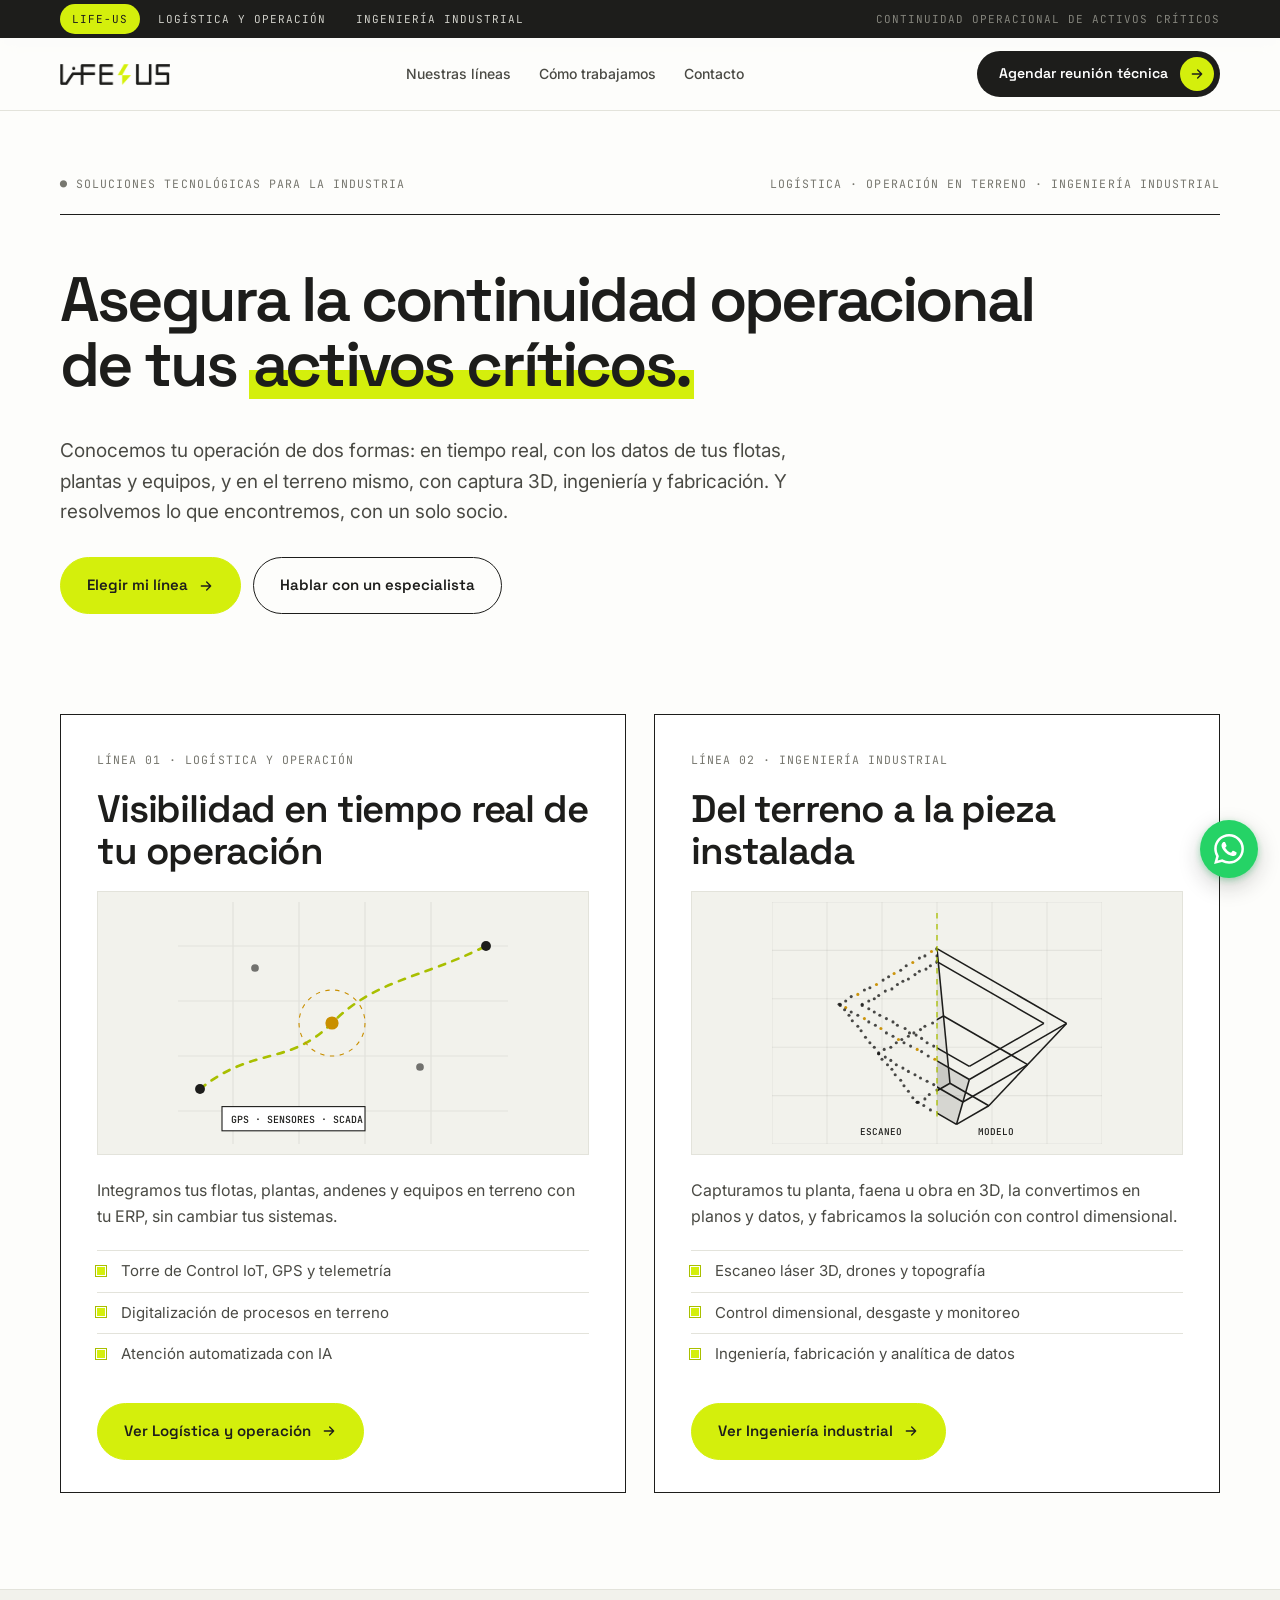
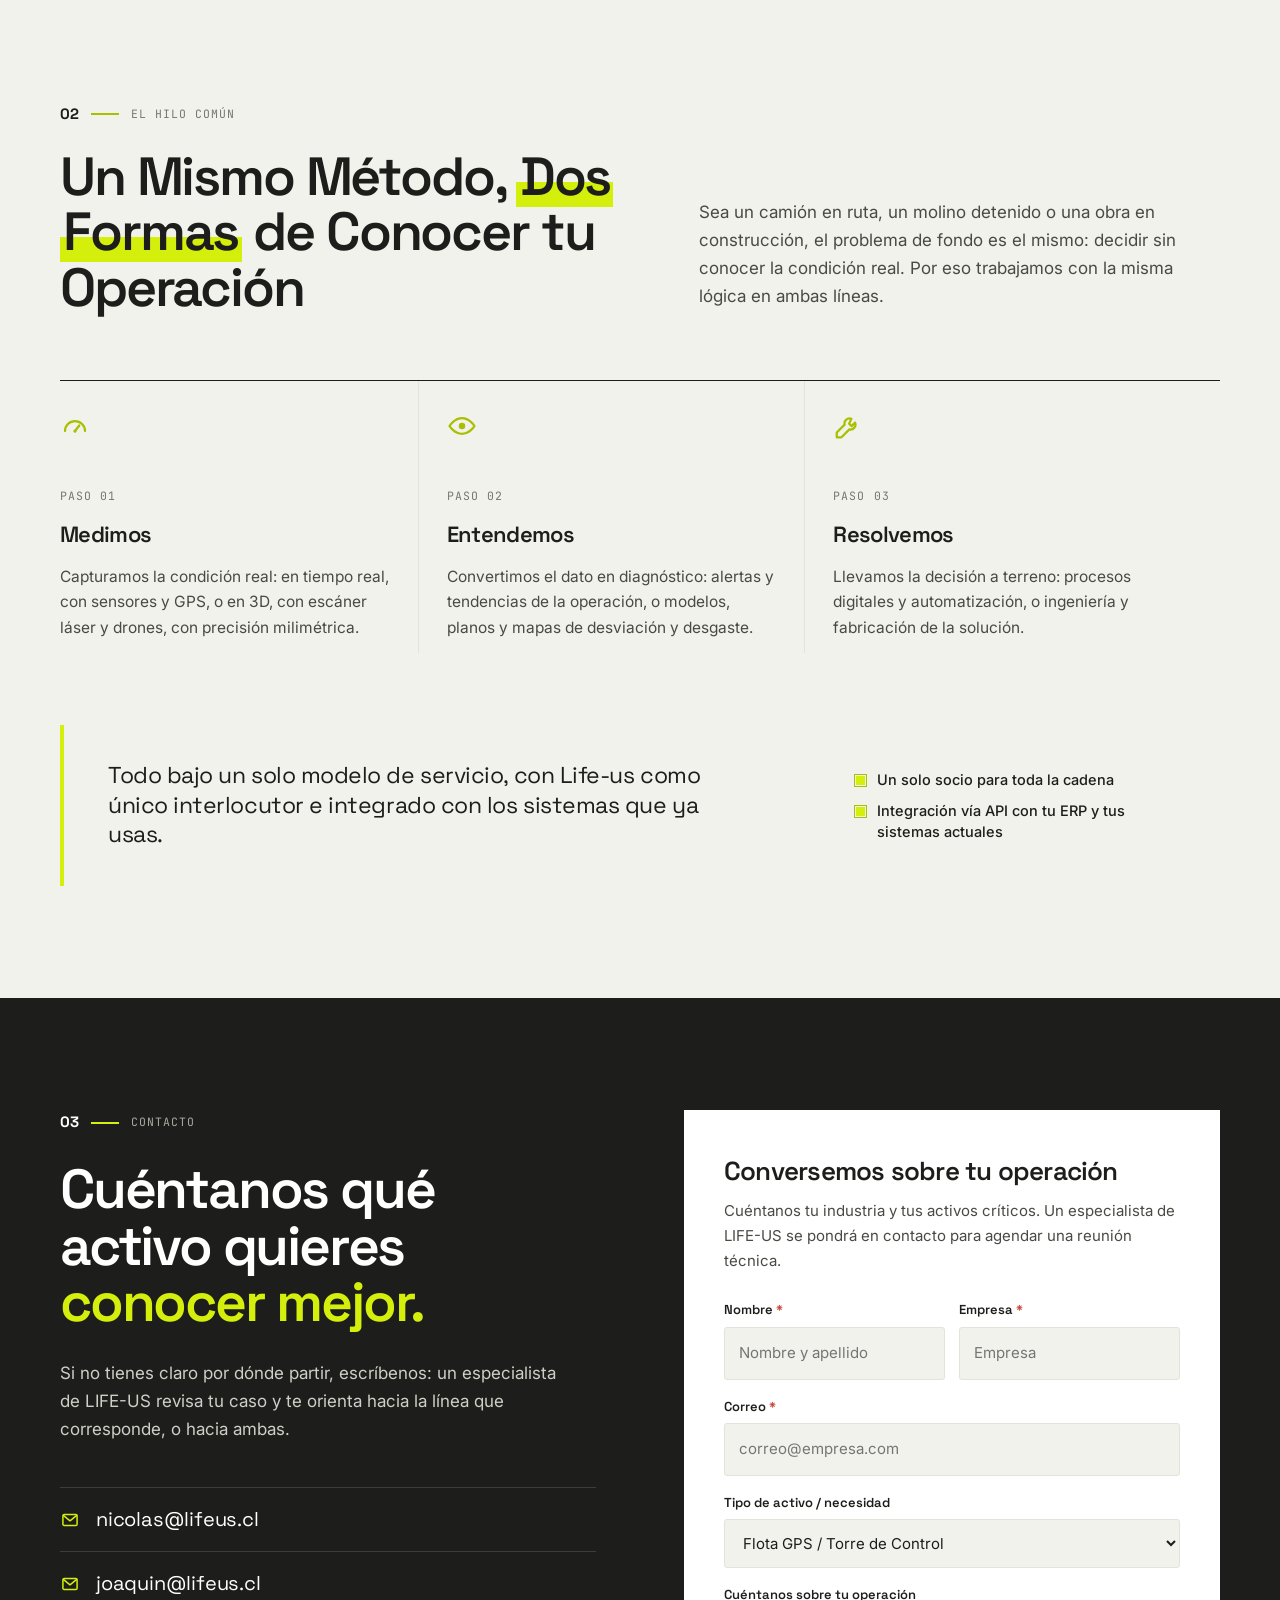
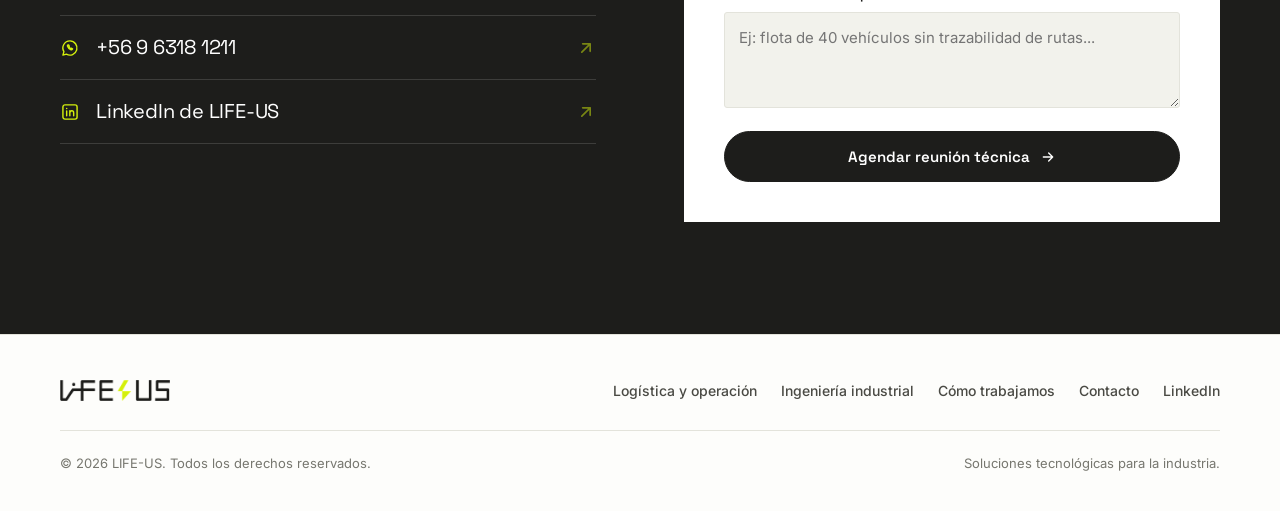
==== commit c55dea3d: "Split the site into a landing page and two lines: logistics and industrial engineering The root beco" ====
--- a/index.html
+++ b/index.html
@@ -3,328 +3,26 @@
 <head>
 <meta charset="UTF-8">
 <meta name="viewport" content="width=device-width, initial-scale=1.0">
-<title>LIFE-US | Soluciones Tecnológicas para la Industria</title>
-<meta name="description" content="Conectamos la operación en terreno (flotas, andenes, plantas y activos) con tu ERP, sin cambiar tus sistemas. Torre de Control IoT, digitalización en terreno e IA conversacional.">
-<meta property="og:title" content="LIFE-US | Soluciones Tecnológicas para la Industria">
-<meta property="og:description" content="Conectamos la operación en terreno (flotas, andenes, plantas y activos) con tu ERP, sin cambiar tus sistemas. Torre de Control IoT, digitalización en terreno e IA conversacional.">
+<title>LIFE-US | Continuidad operacional de activos críticos</title>
+<meta name="description" content="Soluciones tecnológicas y de ingeniería para la industria: visibilidad en tiempo real de tu operación, captura 3D, ingeniería y fabricación industrial.">
+<meta property="og:title" content="LIFE-US | Continuidad operacional de activos críticos">
+<meta property="og:description" content="Soluciones tecnológicas y de ingeniería para la industria: visibilidad en tiempo real de tu operación, captura 3D, ingeniería y fabricación industrial.">
 <meta property="og:type" content="website">
 <meta property="og:locale" content="es_CL">
 <meta property="og:url" content="https://www.lifeus.cl/">
 <meta property="og:image" content="https://www.lifeus.cl/og-image.png">
 <meta property="og:image:width" content="1200">
 <meta property="og:image:height" content="630">
-<meta property="og:image:alt" content="LIFE-US: visibilidad en tiempo real de tu operación">
+<meta property="og:image:alt" content="LIFE-US: continuidad operacional de tus activos críticos">
 <meta name="twitter:card" content="summary_large_image">
-<meta name="twitter:title" content="LIFE-US | Soluciones Tecnológicas para la Industria">
-<meta name="twitter:description" content="Conectamos la operación en terreno (flotas, andenes, plantas y activos) con tu ERP, sin cambiar tus sistemas. Torre de Control IoT, digitalización en terreno e IA conversacional.">
+<meta name="twitter:title" content="LIFE-US | Continuidad operacional de activos críticos">
+<meta name="twitter:description" content="Soluciones tecnológicas y de ingeniería para la industria: visibilidad en tiempo real de tu operación, captura 3D, ingeniería y fabricación industrial.">
 <meta name="twitter:image" content="https://www.lifeus.cl/og-image.png">
-<link rel="icon" type="image/png" href="[data-uri]">
+<link rel="icon" type="image/png" href="/assets/favicon.png">
 <link rel="preconnect" href="https://fonts.googleapis.com">
 <link rel="preconnect" href="https://fonts.gstatic.com" crossorigin>
 <link href="https://fonts.googleapis.com/css2?family=Inter:wght@400;500;600&family=JetBrains+Mono:wght@500&family=Space+Grotesk:wght@400;500;600;700&display=swap" rel="stylesheet">
-<style>
-/* ===== TOKENS ===== */
-:root{--lime:#d4ef0c;--lime-dim:#a9bf00;--lime-050:#f7fbd8;--amber:#c98f00;--ink:#1d1d1b;--ink-soft:#2b2b28;--ink-800:#3a3a36;--bg:#fdfdfb;--g100:#f2f2ec;--g300:#cfcfc8;--g400:#a9a9a1;--g500:#84847c;--tx:#4a4a44;--tx-soft:#77776f;--bd:#e3e3db;--fh:'Space Grotesk','Segoe UI',system-ui,sans-serif;--fb:'Inter','Segoe UI',system-ui,sans-serif;--fm:'JetBrains Mono',ui-monospace,Consolas,monospace}
-*{box-sizing:border-box}
-html{scroll-behavior:smooth;scroll-padding-top:84px}
-body{margin:0;background:var(--bg);color:var(--ink);font-family:var(--fb);font-size:16px;line-height:1.65;-webkit-font-smoothing:antialiased;overflow-x:hidden}
-a{color:inherit;text-decoration:none}
-h1,h2,h3,h4{font-family:var(--fh);margin:0;font-weight:600;letter-spacing:-.03em}
-p{margin:0}ul{list-style:none;margin:0;padding:0}
-.wrap{max-width:1240px;margin:0 auto;padding:0 40px}
-.ic{width:24px;height:24px;display:block;flex:none}
-.mono{font-family:var(--fm);font-size:11.5px;letter-spacing:.09em;text-transform:uppercase;color:var(--tx-soft)}
-mark{background:linear-gradient(180deg,transparent 58%,var(--lime) 58%,var(--lime) 94%,transparent 94%);color:inherit;padding:0 .06em;-webkit-box-decoration-break:clone;box-decoration-break:clone}
-:focus-visible{outline:2px solid var(--ink);outline-offset:3px;border-radius:3px}
-.dk :focus-visible{outline-color:var(--lime)}
-
-/* ===== HEADER ===== */
-.hd{position:sticky;top:0;z-index:60;background:rgba(253,253,251,.88);backdrop-filter:saturate(150%) blur(10px);border-bottom:1px solid var(--bd)}
-.hd-in{display:flex;align-items:center;justify-content:space-between;height:72px;gap:24px}
-.logo{display:block;width:112px;height:21px;background:url([data-uri]) left center/contain no-repeat;flex:none}
-.nav{display:flex;gap:28px;font-size:14px;font-weight:500;color:var(--tx)}
-.nav a{position:relative;padding:6px 0;white-space:nowrap;transition:color .15s}
-.nav a::after{content:'';position:absolute;left:0;right:0;bottom:0;height:2px;background:var(--lime-dim);transform:scaleX(0);transform-origin:left;transition:transform .25s}
-.nav a:hover,.nav a.on{color:var(--ink)}
-.nav a:hover::after,.nav a.on::after{transform:scaleX(1)}
-.cta{display:inline-flex;align-items:center;gap:12px;background:var(--ink);color:#fff;font-family:var(--fh);font-weight:600;font-size:14px;padding:6px 6px 6px 22px;border-radius:999px;transition:transform .2s;white-space:nowrap}
-.cta:hover{transform:translateY(-1px)}
-.cta .arr{width:34px;height:34px;border-radius:50%;background:var(--lime);color:var(--ink);display:grid;place-items:center}
-.cta .arr .ic{width:16px;height:16px}
-.burger{display:none;width:44px;height:44px;border:1.5px solid var(--ink);border-radius:50%;background:transparent;cursor:pointer;align-items:center;justify-content:center;flex-direction:column;gap:4px;padding:0}
-.burger i{display:block;width:18px;height:2px;background:var(--ink);transition:.2s}
-.burger.open i:nth-child(1){transform:translateY(6px) rotate(45deg)}.burger.open i:nth-child(2){opacity:0}.burger.open i:nth-child(3){transform:translateY(-6px) rotate(-45deg)}
-.mp{display:none;border-top:1px solid var(--bd);background:var(--bg)}
-.mp.open{display:block}
-.mp a{display:flex;justify-content:space-between;padding:15px 40px;border-bottom:1px solid var(--bd);font-weight:500}
-.mp a::after{content:'→';color:var(--g400)}
-
-/* ===== BUTTONS ===== */
-.btn{display:inline-flex;align-items:center;gap:10px;font-family:var(--fh);font-weight:600;font-size:15px;padding:15px 26px;border-radius:999px;border:1.5px solid var(--ink);transition:.2s;cursor:pointer;white-space:nowrap}
-.btn.pri{background:var(--lime);border-color:var(--lime);color:var(--ink)}
-.btn.pri:hover{background:var(--ink);border-color:var(--ink);color:var(--lime)}
-.btn.ghost{background:transparent;color:var(--ink)}
-.btn.ghost:hover{background:var(--ink);color:#fff}
-.btn .ic{width:16px;height:16px}
-
-/* ===== HERO ===== */
-.hero{padding:64px 0 96px}
-.hero-meta{display:flex;justify-content:space-between;gap:20px;padding-bottom:20px;border-bottom:1px solid var(--ink);margin-bottom:52px}
-.hero h1{font-size:clamp(36px,4.9vw,70px);line-height:1.03;letter-spacing:-.045em;font-weight:600;max-width:1100px}
-.hero-g{display:grid;grid-template-columns:1fr 1fr;gap:56px;align-items:center;margin-top:56px}
-.lead{font-size:19px;line-height:1.6;color:var(--tx);max-width:520px}
-.ctas{display:flex;gap:12px;margin:30px 0 36px;flex-wrap:wrap}
-.trust li{display:grid;grid-template-columns:44px 1fr;align-items:baseline;gap:8px;padding:14px 0;border-top:1px solid var(--bd);font-family:var(--fh);font-weight:500;font-size:18px;letter-spacing:-.02em}
-.trust li:last-child{border-bottom:1px solid var(--bd)}
-.trust .mono{color:var(--lime-dim)}
-
-/* radar */
-.radar-w{position:relative}
-.radar{position:relative;width:min(500px,100%);aspect-ratio:1;margin:0 auto}
-.radar::before{content:'';position:absolute;inset:0;border-radius:50%;background:radial-gradient(circle at 50% 50%,#fff 0,var(--g100) 72%)}
-.radar>svg{position:absolute;inset:0;width:100%;height:100%}
-.sweep{position:absolute;inset:3%;border-radius:50%;background:conic-gradient(from 0deg,transparent 0 285deg,rgba(212,239,12,.10) 300deg,rgba(212,239,12,.45) 352deg,rgba(169,191,0,.85) 360deg);animation:spin 8s linear infinite}
-@keyframes spin{to{transform:rotate(360deg)}}
-.pulse{animation:pl 2.6s ease-in-out infinite;transform-box:fill-box;transform-origin:center}
-@keyframes pl{0%,100%{opacity:.9;transform:scale(1)}50%{opacity:.25;transform:scale(2.4)}}
-.dash-r{animation:dr 6s linear infinite}
-@keyframes dr{to{stroke-dashoffset:-120}}
-.fl{position:absolute;background:#fff;border:1px solid var(--ink);padding:11px 15px;box-shadow:6px 6px 0 var(--lime)}
-.fl small{display:block;font-family:var(--fm);font-size:10px;letter-spacing:.09em;text-transform:uppercase;color:var(--tx-soft);margin-bottom:3px}
-.fl strong{font-family:var(--fh);font-size:26px;letter-spacing:-.035em;color:var(--ink);line-height:1.1;display:block}
-.fl.a{left:-4%;top:10%}
-.fl.b{right:-4%;top:48%}
-.fl.c{left:0;bottom:3%;background:#fff8e1;border-color:var(--amber);box-shadow:6px 6px 0 rgba(201,143,0,.25);display:flex;gap:11px;align-items:center;max-width:300px;padding:12px 16px}
-.fl.c .ic{color:var(--amber);width:20px;height:20px}
-.fl.c span{font-size:13px;color:#6b4a00;line-height:1.4;font-weight:500}
-.fig{font-family:var(--fm);font-size:10.5px;letter-spacing:.08em;text-transform:uppercase;color:var(--tx-soft);margin-top:18px;display:flex;justify-content:space-between;gap:16px}
-
-/* ===== SECTIONS ===== */
-.sec{padding:112px 0;border-top:1px solid var(--bd)}
-.alt{background:var(--g100)}
-.dk{background:var(--ink);color:#fff;border-top:0}
-.sh{display:grid;grid-template-columns:1.05fr .95fr;gap:64px;align-items:end;margin-bottom:64px}
-.idx{display:flex;align-items:center;gap:12px;font-family:var(--fm);font-size:11.5px;letter-spacing:.09em;text-transform:uppercase;color:var(--tx-soft);margin-bottom:22px}
-.idx b{font-family:var(--fh);font-size:15px;color:var(--ink);letter-spacing:0}
-.idx i{width:28px;height:2px;background:var(--lime-dim)}
-.dk .idx b{color:#fff}.dk .idx{color:var(--g400)}.dk .idx i{background:var(--lime)}
-.sec h2{font-size:clamp(34px,4.2vw,58px);line-height:1.04;letter-spacing:-.04em}
-.dk h2{color:#fff}
-.sh.solo{grid-template-columns:1fr}
-.sh-p{font-size:17px;color:var(--tx);max-width:520px;padding-bottom:6px}
-.dk .sh-p{color:var(--g300)}
-
-/* ===== PAINS ===== */
-.pain{display:grid;grid-template-columns:96px 1fr 1.35fr;gap:40px;padding:34px 20px;border-top:1px solid var(--bd);align-items:start;transition:background .25s}
-.pain:last-of-type{border-bottom:1px solid var(--bd)}
-.pain:hover{background:var(--g100)}
-.pain .n{font-family:var(--fh);font-size:56px;line-height:.95;font-weight:500;letter-spacing:-.05em;color:var(--g400);transition:color .25s}
-.pain:hover .n{color:var(--ink)}
-.pain h3{font-size:26px;line-height:1.15}
-.pain p{color:var(--tx);font-size:16px}
-.callout{margin-top:48px;background:var(--ink);color:#fff;padding:40px 48px;display:grid;grid-template-columns:auto 1fr;gap:28px;align-items:center;font-family:var(--fh);font-size:clamp(20px,2.2vw,28px);line-height:1.32;letter-spacing:-.02em}
-.callout .bolt{width:44px;height:44px;color:var(--lime)}
-.callout em{font-style:normal;color:var(--lime)}
-
-/* ===== ROLE ===== */
-.role{display:grid;grid-template-columns:1fr 1fr;gap:88px;align-items:start}
-.role .tx{font-size:18px;color:var(--tx);margin-bottom:32px;max-width:540px}
-.qbox{background:var(--ink);color:#fff;padding:28px 30px;border-left:4px solid var(--lime)}
-.qbox h4{font-size:19px;margin-bottom:8px}.qbox p{color:var(--g300);font-size:15.5px}
-.steps{position:relative}
-.steps::before{content:'';position:absolute;left:19px;top:14px;bottom:14px;border-left:1.5px dashed var(--g400)}
-.step{display:grid;grid-template-columns:40px 1fr;gap:24px;padding-bottom:34px;position:relative}
-.step:last-child{padding-bottom:0}
-.step .dot{width:40px;height:40px;border-radius:50%;background:var(--g100);border:1.5px solid var(--ink);display:grid;place-items:center;font-family:var(--fm);font-size:11px;font-weight:500}
-.step h4{font-size:19px;margin-bottom:4px}
-.step p{font-size:15.5px;color:var(--tx)}
-.bq{margin-top:96px;padding-top:56px;border-top:1px solid var(--g300);display:grid;grid-template-columns:auto 1fr;gap:28px;align-items:start}
-.bq .q{font-family:var(--fh);font-size:130px;line-height:1;color:var(--lime-dim);font-weight:700;height:90px;overflow:hidden;margin-top:-6px}
-.bq p{font-family:var(--fh);font-size:clamp(26px,3.4vw,46px);line-height:1.12;letter-spacing:-.035em;max-width:940px}
-
-/* ===== SOLUTIONS TABS ===== */
-.tabs{display:grid;grid-template-columns:360px 1fr;border-top:1px solid var(--ink);border-bottom:1px solid var(--ink)}
-.tbl{display:flex;flex-direction:column;border-right:1px solid var(--ink)}
-.tb{display:grid;grid-template-columns:48px 1fr 18px;gap:16px;align-items:center;text-align:left;padding:30px 24px;background:transparent;border:0;border-bottom:1px solid var(--bd);color:var(--tx);cursor:pointer;font:inherit;transition:background .2s}
-.tb:last-child{border-bottom:0}
-.tb .o{width:48px;height:48px;border-radius:50%;border:1.5px solid var(--ink);display:grid;place-items:center;color:var(--ink);transition:.2s}
-.tb small{display:block;font-family:var(--fm);font-size:10.5px;letter-spacing:.1em;color:var(--tx-soft);margin-bottom:4px}
-.tb strong{font-family:var(--fh);font-size:19px;line-height:1.15;letter-spacing:-.03em;color:var(--ink);font-weight:600}
-.tb .ar{width:16px;height:16px;opacity:0;transform:translateX(-8px);transition:.25s;color:var(--lime)}
-.tb:hover{background:var(--g100)}
-.tb.on{background:var(--ink)}
-.tb.on .o{background:var(--lime);border-color:var(--lime)}
-.tb.on strong{color:#fff}.tb.on small{color:var(--g400)}
-.tb.on .ar{opacity:1;transform:none}
-.pnw{padding:44px 48px 48px}
-.pn{display:none;grid-template-columns:1fr 1fr;gap:44px;align-items:start}
-.pn.on{display:grid}
-.pn-h{grid-column:1/-1;display:flex;justify-content:space-between;align-items:center;padding-bottom:20px;border-bottom:1px solid var(--bd);margin-bottom:4px}
-.bl li{position:relative;padding:0 0 15px 24px;font-size:16px;color:var(--tx);line-height:1.55}
-.bl li::before{content:'';position:absolute;left:0;top:.55em;width:8px;height:8px;background:var(--lime);outline:1.5px solid var(--lime-dim);outline-offset:1px}
-.vis{border:1px solid var(--ink);background:var(--g100);min-height:300px;padding:18px;position:relative}
-.vis svg.map{width:100%;margin-top:6px;display:block}
-.phone{width:226px;margin:6px auto 0;border:1.5px solid var(--ink);border-radius:26px;padding:16px 14px;background:#fff}
-.ck{display:flex;align-items:center;gap:10px;font-size:12.5px;color:var(--tx);padding:8px 0;border-bottom:1px solid var(--bd)}
-.ck i{width:16px;height:16px;border:1.5px solid var(--ink);display:grid;place-items:center;flex:none}
-.ck.d i{background:var(--lime)}
-.ck i .ic{width:11px;height:11px}
-.sig{margin-top:10px;height:40px;border:1px dashed var(--ink);display:grid;place-items:center;font-family:var(--fm);font-size:9.5px;color:var(--tx-soft);letter-spacing:.08em}
-.sync{margin-top:10px;font-family:var(--fm);font-size:10px;color:var(--ink);display:flex;gap:7px;align-items:center;letter-spacing:.06em}
-.sync b{width:8px;height:8px;border-radius:50%;background:var(--lime);box-shadow:0 0 0 2px var(--ink)}
-.chat{display:flex;flex-direction:column;gap:10px;max-width:300px;margin:6px auto 0}
-.bu{padding:10px 13px;font-size:13px;line-height:1.4;max-width:90%}
-.bu.u{align-self:flex-end;background:var(--lime);color:var(--ink);border-radius:14px 14px 3px 14px}
-.bu.b{background:#fff;border:1px solid var(--ink);color:var(--tx);border-radius:14px 14px 14px 3px}
-.opts{display:flex;gap:6px;flex-wrap:wrap}.opts span{border:1px solid var(--ink);background:var(--g100);color:var(--ink);border-radius:999px;padding:3px 11px;font-size:11.5px;font-family:var(--fm)}
-.subhd{display:grid;grid-template-columns:1.05fr .95fr;gap:64px;align-items:end;margin:96px 0 32px}
-.subhd h3{font-size:clamp(26px,2.8vw,38px);line-height:1.1}
-.subhd p{color:var(--tx);font-size:16px;max-width:460px}
-.caps{display:grid;grid-template-columns:repeat(5,1fr);border-top:1px solid var(--bd)}
-.cap{padding:28px 24px 12px 0;border-right:1px solid var(--bd);margin-right:24px}
-.cap:last-child{border-right:0;margin-right:0}
-.cap .ic{width:30px;height:30px;color:var(--lime-dim);margin-bottom:18px}
-.cap h4{font-size:18px;margin-bottom:10px;line-height:1.2}
-.cap p{font-size:14.5px;color:var(--tx);line-height:1.6}
-.close{margin-top:72px;display:flex;justify-content:space-between;align-items:center;gap:40px;background:var(--g100);padding:36px 44px;border-left:4px solid var(--lime)}
-.close p{font-family:var(--fh);font-size:23px;letter-spacing:-.02em;line-height:1.3;max-width:640px}
-.saas{display:grid;gap:10px;flex:0 0 320px}
-.saas li{display:flex;gap:12px;align-items:flex-start;font-size:14.5px;line-height:1.45;color:var(--ink);font-weight:500}
-.saas li::before{content:"";width:9px;height:9px;background:var(--lime);outline:1.5px solid var(--lime-dim);outline-offset:1px;margin-top:.5em;flex:none}
-
-
-/* ===== INDUSTRIES ===== */
-.ind{display:grid;grid-template-columns:repeat(3,1fr);border-top:1px solid var(--ink)}
-.ind-c{padding:38px 34px 44px;border-right:1px solid var(--g300);border-bottom:1px solid var(--g300);transition:background .25s;position:relative}
-.ind-c:nth-child(3n){border-right:0}
-.ind-c:hover{background:var(--lime)}
-.ind-c .ring{width:60px;height:60px;border-radius:50%;border:1.5px solid var(--ink);display:grid;place-items:center;margin-bottom:44px;transition:.25s}
-.ind-c .ring .ic{width:28px;height:28px}
-.ind-c:hover .ring{background:var(--ink);color:var(--lime)}
-.ind-c h3{font-size:23px;line-height:1.15;margin-bottom:18px;min-height:2.3em}
-.ind-c li{font-size:15px;padding:8px 0;border-top:1px solid var(--g300);color:var(--tx);transition:border-color .25s,color .25s}
-.ind-c:hover li{border-color:rgba(29,29,27,.25);color:var(--ink)}
-.ind-c .go{position:absolute;right:30px;top:40px;opacity:0;transform:translate(-6px,6px);transition:.25s;width:22px;height:22px}
-.ind-c:hover .go{opacity:1;transform:none}
-
-/* ===== PLATFORM (dark band) ===== */
-.plat{display:grid;grid-template-columns:.78fr 1.22fr;gap:64px;align-items:start}
-.feat{display:grid;grid-template-columns:48px 1fr;gap:20px;padding:26px 0;border-top:1px solid rgba(255,255,255,.14)}
-.feat:last-child{border-bottom:1px solid rgba(255,255,255,.14)}
-.feat .bd{width:48px;height:48px;border-radius:50%;background:var(--lime);color:var(--ink);display:grid;place-items:center}
-.feat h4{font-size:20px;margin-bottom:6px;color:#fff}
-.feat p{font-size:15.5px;color:var(--g300)}
-.db{background:#121211;border:1px solid rgba(255,255,255,.14);border-radius:10px;padding:22px;box-shadow:0 0 0 1px rgba(212,239,12,.06),0 40px 90px -30px rgba(212,239,12,.18)}
-.db-top{display:flex;align-items:center;gap:7px;margin-bottom:16px}
-.db-top i{width:10px;height:10px;border-radius:50%;background:#ff5f56}.db-top i:nth-child(2){background:#ffbd2e}.db-top i:nth-child(3){background:#27c93f}
-.db-title{font-family:var(--fh);font-size:12.5px;font-weight:600;color:var(--g400);margin-left:10px}
-.db-live{margin-left:auto;color:var(--lime);font-family:var(--fm);font-size:11px;letter-spacing:.08em;display:flex;gap:7px;align-items:center}
-.db-live b{width:7px;height:7px;border-radius:50%;background:var(--lime);box-shadow:0 0 8px var(--lime)}
-.kp{display:grid;grid-template-columns:repeat(3,1fr);gap:10px;margin-bottom:10px}
-.kp div,.pnl{background:rgba(255,255,255,.04);border:1px solid rgba(255,255,255,.1);border-radius:8px;padding:15px}
-.kp small,.pnl h5{display:block;margin:0 0 8px;font-family:var(--fm);font-size:10px;letter-spacing:.1em;text-transform:uppercase;color:var(--g500);font-weight:500}
-.kp strong{font-family:var(--fh);font-size:30px;letter-spacing:-.04em;color:#fff;line-height:1.1}.kp .p strong{color:var(--lime)}
-.pnl svg.ch{width:100%;height:130px;display:block}
-.lw{display:grid;grid-template-columns:1fr 1fr;gap:10px;margin-top:10px}
-.al{display:flex;gap:10px;align-items:flex-start;padding:9px 0;border-bottom:1px solid rgba(255,255,255,.08);font-size:12.5px;color:var(--g300);line-height:1.4}
-.al:last-child{border:0}
-.al i{width:8px;height:8px;border-radius:50%;background:#f2b400;margin-top:5px;flex:none;box-shadow:0 0 8px #f2b400}.al i.g{background:var(--lime);box-shadow:0 0 8px var(--lime)}
-.al small{display:block;color:var(--g500);font-family:var(--fm);font-size:9.5px;letter-spacing:.06em;margin-top:2px}
-.tb2{width:100%;border-collapse:collapse;font-size:12.5px}
-.tb2 td{padding:9px 0;border-bottom:1px solid rgba(255,255,255,.08);color:var(--g300)}
-.tb2 tr:last-child td{border:0}
-.tb2 td:last-child{text-align:right}
-.st{font-family:var(--fm);font-size:9.5px;letter-spacing:.08em;padding:3px 9px;border-radius:999px;border:1px solid rgba(212,239,12,.4);color:var(--lime);background:rgba(212,239,12,.08)}
-.st.w{border-color:rgba(242,180,0,.45);color:#f2b400;background:rgba(242,180,0,.08)}
-.dk .fig{color:var(--g500)}
-
-/* ===== PROCESS ===== */
-.acc{display:grid;grid-template-columns:repeat(4,1fr);border-top:1px solid var(--ink)}
-.acc-c{padding:30px 28px 12px 0;margin-right:28px;border-right:1px solid var(--bd)}
-.acc-c:last-child{border-right:0;margin-right:0}
-.acc-c .ic{width:30px;height:30px;color:var(--lime-dim);margin-bottom:56px}
-.acc-c .mono{display:block;margin-bottom:10px}
-.acc-c h4{font-size:21px;line-height:1.2;margin-bottom:12px}
-.acc-c p{font-size:15px;color:var(--tx)}
-.tl{display:grid;grid-template-columns:repeat(5,1fr);gap:28px;position:relative;margin-top:36px;padding-top:30px}
-.tl::before{content:'';position:absolute;left:0;right:0;top:41px;border-top:1.5px solid var(--ink)}
-.tl-s{position:relative;padding-top:48px}
-.tl-s::before{content:'';position:absolute;left:0;top:0;width:24px;height:24px;border-radius:50%;background:var(--lime);border:1.5px solid var(--ink)}
-.tl-s .mono{color:var(--ink);font-weight:500}
-.tl-s h4{font-size:20px;line-height:1.2;margin:8px 0 10px}
-.tl-s p{font-size:15px;color:var(--tx)}
-.tl-s.key::before{width:30px;height:30px;top:-3px;box-shadow:0 0 0 6px rgba(212,239,12,.45)}
-.tl-s .wk{position:absolute;left:0;top:-34px;background:var(--ink);color:var(--lime);font-family:var(--fm);font-size:10.5px;letter-spacing:.08em;text-transform:uppercase;padding:5px 12px;white-space:nowrap}
-
-/* ===== CONTACT ===== */
-.ct{display:grid;grid-template-columns:1fr 1fr;gap:88px;align-items:start}
-.ct .idx{margin-bottom:26px}
-.ct h2{font-size:clamp(34px,4.3vw,60px);line-height:1.03;margin-bottom:28px}
-.ct h2 em{font-style:normal;color:var(--lime)}
-.ct .tx{color:var(--g300);font-size:17px;max-width:520px}
-.ct .q{margin-top:28px;padding-left:20px;border-left:2px solid var(--lime);color:var(--g400);font-style:italic;max-width:520px;font-size:16px}
-.cd{margin-top:44px}
-.cd a,.cd div{display:flex;align-items:center;gap:16px;padding:15px 0;border-top:1px solid rgba(255,255,255,.14);font-family:var(--fh);font-size:20px;letter-spacing:-.01em;transition:color .2s}
-.cd>*:last-child{border-bottom:1px solid rgba(255,255,255,.14)}
-.cd a:hover{color:var(--lime)}
-.cd .ic{width:20px;height:20px;color:var(--lime)}
-.cd .go{margin-left:auto;opacity:.5}
-.form{background:#fff;color:var(--ink);padding:40px;position:sticky;top:96px}
-.form h3{font-size:26px;margin-bottom:6px}
-.form .sub{font-size:15px;color:var(--tx);margin-bottom:26px}
-.fld{margin-bottom:16px}
-.row{display:grid;grid-template-columns:1fr 1fr;gap:14px}
-.fld label{display:block;font-size:13px;font-weight:600;margin-bottom:6px;font-family:var(--fh)}
-.fld label i{color:#c0392b;font-style:normal}
-.fld input,.fld select,.fld textarea{width:100%;padding:13px 14px;border:1px solid var(--bd);background:var(--g100);border-radius:3px;font:inherit;font-size:15px;color:var(--ink)}
-.fld input:focus,.fld select:focus,.fld textarea:focus{outline:none;border-color:var(--lime-dim);background:#fff;box-shadow:0 0 0 3px rgba(212,239,12,.4)}
-.fld textarea{min-height:96px;resize:vertical}
-.form .btn{width:100%;justify-content:center;background:var(--ink);color:#fff}
-.form .btn:hover{background:var(--lime);color:var(--ink);border-color:var(--lime)}
-.form .btn:disabled{opacity:.6;cursor:wait}
-.err{display:none;color:#c0392b;font-size:12.5px;margin-top:6px}
-.fld.has-error .err{display:block}
-.fld.has-error input,.fld.has-error textarea,.fld.has-error select{border-color:#c0392b}
-.fld-otro{display:none}.fld-otro.open{display:block}
-.fnote{display:none;color:#c0392b;font-size:14px;margin-top:14px}
-.ok{display:none;text-align:center;padding:24px 0}
-.ok .bd{width:56px;height:56px;border-radius:50%;background:var(--lime);color:var(--ink);display:grid;place-items:center;margin:0 auto 18px}
-.ok h4{font-size:24px;margin-bottom:10px}
-.ok p{color:var(--tx);margin-bottom:22px}
-.form.is-success>*:not(.ok){display:none}
-.form.is-success>.ok{display:block}
-.form .ok .btn{width:auto;display:inline-flex;background:var(--g100);color:var(--ink)}
-
-/* ===== CASOS (oculta hasta contar con casos reales) ===== */
-[hidden]{display:none!important}
-.case-grid{display:grid;grid-template-columns:repeat(3,1fr);gap:24px}
-.case-card{background:#fff;border:1px solid var(--bd);padding:28px 24px}
-.case-card dl{margin:0}
-.case-row{margin:0 0 14px}.case-row:last-child{margin-bottom:0}
-.case-row dt{font-family:var(--fm);font-size:11px;letter-spacing:.09em;text-transform:uppercase;color:var(--lime-dim);margin:0 0 4px}
-.case-row dd{margin:0;font-size:15px;color:var(--tx)}
-.logo-strip{display:flex;flex-wrap:wrap;justify-content:center;align-items:center;gap:28px 44px;margin-top:52px;padding-top:32px;border-top:1px solid var(--bd)}
-.logo-strip img{height:34px;width:auto;opacity:.7;filter:grayscale(1)}
-
-/* ===== BOTÓN FLOTANTE DE WHATSAPP ===== */
-.wa-float{position:fixed;right:22px;bottom:22px;z-index:70;width:58px;height:58px;border-radius:50%;background:#25D366;color:#fff;display:flex;align-items:center;justify-content:center;box-shadow:0 8px 22px rgba(29,29,27,.22),0 2px 6px rgba(37,211,102,.35);transition:transform .18s ease,box-shadow .18s ease,opacity .2s ease}
-.wa-float:hover{transform:translateY(-2px) scale(1.04);box-shadow:0 12px 28px rgba(29,29,27,.26),0 3px 8px rgba(37,211,102,.45)}
-.wa-float svg{width:30px;height:30px;display:block}
-.wa-float.is-away{opacity:0;pointer-events:none;transform:translateY(8px)}
-
-/* ===== FOOTER ===== */
-.ft{padding:44px 0 36px;border-top:1px solid var(--bd)}
-.ft-in{display:flex;justify-content:space-between;align-items:center;gap:24px;flex-wrap:wrap;font-size:14px;color:var(--tx)}
-.ft nav{display:flex;gap:24px;flex-wrap:wrap;font-weight:500}
-.ft nav a:hover{color:var(--ink)}
-.ft-b{margin-top:28px;padding-top:22px;border-top:1px solid var(--bd);display:flex;justify-content:space-between;color:var(--tx-soft);font-size:13px;gap:16px;flex-wrap:wrap}
-
-/* ===== RESPONSIVE ===== */
-@media (max-width:1200px){.nav,.hd .cta{display:none}.burger{display:flex}}
-@media (max-width:1080px){.case-grid{grid-template-columns:1fr 1fr}.hero-g,.role,.plat,.ct,.sh,.subhd{grid-template-columns:1fr;gap:40px}.sh{margin-bottom:44px;align-items:start}.pain{grid-template-columns:70px 1fr;gap:20px}.pain p{grid-column:2}.tabs{grid-template-columns:1fr}.tbl{flex-direction:row;border-right:0;border-bottom:1px solid var(--ink);overflow-x:auto}.tb{flex:1 0 270px;border-bottom:0;border-right:1px solid var(--bd)}.pnw{padding:32px 24px}.pn{grid-template-columns:1fr}.caps,.acc{grid-template-columns:1fr 1fr}.cap,.acc-c{margin:0;padding-right:20px;padding-bottom:24px}.ind{grid-template-columns:1fr 1fr}.ind-c:nth-child(3n){border-right:1px solid var(--g300)}.ind-c:nth-child(2n){border-right:0}.tl{grid-template-columns:1fr 1fr;row-gap:40px}.close{flex-direction:column;align-items:flex-start}.saas{flex:none}.form{position:static}.hero{padding-top:40px}.radar{width:min(460px,92%)}}
-@media (max-width:640px){.wa-float{right:16px;bottom:18px;width:54px;height:54px}.wa-float svg{width:28px;height:28px}.ft{padding-bottom:96px}.case-grid{grid-template-columns:1fr}.wrap{padding:0 20px}.mp a{padding:15px 20px}.hero br{display:none}.hero-meta{flex-direction:column;gap:6px}.sec{padding:76px 0}.callout{grid-template-columns:1fr;padding:28px}.caps,.acc,.ind,.tl,.row,.kp,.lw{grid-template-columns:1fr}.ind-c{border-right:0!important}.ind-c h3{min-height:0}.form{padding:26px}.fl{display:none}.bq{grid-template-columns:1fr}.bq .q{height:50px;font-size:100px}.pn-h{flex-direction:column;align-items:flex-start;gap:6px}.tl-s .wk{top:-30px}.db{padding:16px}}
-@media (prefers-reduced-motion:reduce){*{animation:none!important;transition:none!important}html{scroll-behavior:auto}}
-</style>
+<link rel="stylesheet" href="/assets/site.css?v=3">
 </head>
 <body>
 <svg width="0" height="0" style="position:absolute" aria-hidden="true">
@@ -368,212 +66,67 @@
 <symbol id="i-api" viewBox="0 0 24 24" fill="none" stroke="currentColor" stroke-width="1.8" stroke-linecap="round" stroke-linejoin="round"><path d="M8 7l-5 5 5 5M16 7l5 5-5 5M14 5l-4 14"/></symbol>
 <symbol id="i-plus" viewBox="0 0 24 24" fill="none" stroke="currentColor" stroke-width="2" stroke-linecap="round"><path d="M12 5v14M5 12h14"/></symbol>
 <symbol id="i-wa-solid" viewBox="0 0 24 24" fill="currentColor"><path d="M17.472 14.382c-.297-.149-1.758-.867-2.03-.967-.273-.099-.471-.148-.67.15-.197.297-.767.966-.94 1.164-.173.199-.347.223-.644.075-.297-.15-1.255-.463-2.39-1.475-.883-.788-1.48-1.761-1.653-2.059-.173-.297-.018-.458.13-.606.134-.133.298-.347.446-.52.149-.174.198-.298.298-.497.099-.198.05-.371-.025-.52-.075-.149-.669-1.612-.916-2.207-.242-.579-.487-.5-.669-.51-.173-.008-.371-.01-.57-.01-.198 0-.52.074-.792.372-.272.297-1.04 1.016-1.04 2.479 0 1.462 1.065 2.875 1.213 3.074.149.198 2.096 3.2 5.077 4.487.709.306 1.262.489 1.694.625.712.227 1.36.195 1.871.118.571-.085 1.758-.719 2.006-1.413.248-.694.248-1.289.173-1.413-.074-.124-.272-.198-.57-.347m-5.421 7.403h-.004a9.87 9.87 0 0 1-5.031-1.378l-.361-.214-3.741.982.998-3.648-.235-.374a9.86 9.86 0 0 1-1.51-5.26c.001-5.45 4.436-9.884 9.888-9.884 2.64 0 5.122 1.03 6.988 2.898a9.825 9.825 0 0 1 2.893 6.994c-.003 5.45-4.437 9.884-9.885 9.884m8.413-18.297A11.815 11.815 0 0 0 12.05 0C5.495 0 .16 5.335.157 11.892c0 2.096.547 4.142 1.588 5.945L.057 24l6.305-1.654a11.882 11.882 0 0 0 5.683 1.448h.005c6.554 0 11.89-5.335 11.893-11.893a11.821 11.821 0 0 0-3.48-8.413z"/></symbol>
+<symbol id="i-scan" viewBox="0 0 24 24" fill="none" stroke="currentColor" stroke-width="1.8" stroke-linecap="round" stroke-linejoin="round"><path d="M4 8V5.5A1.5 1.5 0 0 1 5.5 4H8M16 4h2.5A1.5 1.5 0 0 1 20 5.5V8M20 16v2.5a1.5 1.5 0 0 1-1.5 1.5H16M8 20H5.5A1.5 1.5 0 0 1 4 18.5V16"/><path d="M12 7.6l4 2.2v4.4l-4 2.2-4-2.2V9.8z"/><path d="M8 9.8l4 2.2 4-2.2M12 12v4.4"/></symbol>
+<symbol id="i-mountain" viewBox="0 0 24 24" fill="none" stroke="currentColor" stroke-width="1.8" stroke-linecap="round" stroke-linejoin="round"><path d="M2.5 19.5L9.5 7l4 6.5 2.5-3.5 5.5 9.5z"/><path d="M8 10.2l1.5 1.6 1.5-1.4"/></symbol>
+<symbol id="i-factory" viewBox="0 0 24 24" fill="none" stroke="currentColor" stroke-width="1.8" stroke-linecap="round" stroke-linejoin="round"><path d="M3.5 20.5V10.5l5.5 3.2v-3.2l5.5 3.2V5h4v15.5z"/><path d="M7 17h1.5M11.5 17H13M16 17h1.5"/></symbol>
+<symbol id="i-pipe" viewBox="0 0 24 24" fill="none" stroke="currentColor" stroke-width="1.8" stroke-linecap="round" stroke-linejoin="round"><path d="M3 12h18M6 8.5v7M18 8.5v7"/><path d="M12 12V6.5M10 6.5h4"/></symbol>
 </defs>
 </svg>
 
+<div class="sw"><div class="wrap sw-in"><div class="sw-l"><a href="/" class="on">LIFE-US</a><a href="/logistica/">Logística y operación</a><a href="/ingenieria/">Ingeniería industrial</a></div><span class="sw-t">Continuidad operacional de activos críticos</span></div></div>
 <header class="hd"><div class="wrap hd-in">
-  <a class="logo" href="#top" aria-label="LIFE-US"></a>
-  <nav class="nav" id="nav"><a href="#diagnostico">Diagnóstico</a><a href="#rol">Nuestro rol</a><a href="#soluciones">Soluciones</a><a href="#industrias">Industrias</a><a href="#plataforma">Plataforma</a><a href="#implementacion">Implementación</a><!-- CASOS (oculto): para activarlo, quitar "hidden" de este enlace, del del panel móvil, del del footer y de <section id="casos"> --><a href="#casos" hidden>Casos</a><a href="#contacto">Contacto</a></nav>
+  <a class="logo" href="/" aria-label="LIFE-US, inicio"></a>
+  <nav class="nav" id="nav"><a href="#lineas">Nuestras líneas</a><a href="#metodo">Cómo trabajamos</a><a href="#contacto">Contacto</a></nav>
   <a class="cta" href="#contacto">Agendar reunión técnica <span class="arr"><svg class="ic"><use href="#i-arrow"/></svg></span></a>
   <button class="burger" id="burger" aria-label="Abrir menú" aria-expanded="false"><i></i><i></i><i></i></button>
 </div>
-<div class="mp" id="mp"><a href="#diagnostico">Diagnóstico</a><a href="#rol">Nuestro rol</a><a href="#soluciones">Soluciones</a><a href="#industrias">Industrias</a><a href="#plataforma">Plataforma</a><a href="#implementacion">Implementación</a><a href="#casos" hidden>Casos</a><a href="#contacto">Contacto</a></div></header>
+<div class="mp" id="mp"><a href="#lineas">Nuestras líneas</a><a href="/logistica/">Logística y operación</a><a href="/ingenieria/">Ingeniería industrial</a><a href="#metodo">Cómo trabajamos</a><a href="#contacto">Contacto</a></div></header>
 
 <section class="hero" id="top"><div class="wrap">
-  <div class="hero-meta mono"><span>● Soluciones tecnológicas para la industria</span><span>Activos críticos · Flotas · Plantas · Andenes · Equipos en terreno</span></div>
-  <h1>Asegura la continuidad operacional <br>con <mark>visibilidad en tiempo real.</mark></h1>
-  <div class="hero-g">
+  <div class="hero-meta mono"><span>● Soluciones tecnológicas para la industria</span><span>Logística · Operación en terreno · Ingeniería industrial</span></div>
+  <h1>Asegura la continuidad operacional <br>de tus <mark>activos críticos.</mark></h1>
+  <div class="hero-g" style="grid-template-columns:minmax(0,760px);margin-top:40px">
     <div>
-      <p class="lead">Integramos tus flotas, plantas, andenes y equipos en terreno con tu ERP, sin cambiar tus sistemas. Y si te falta algo, también lo resolvemos: GPS con servicio de seguimiento y asesoría e implementación de ERP. Visibilidad en tiempo real, procesos digitales y atención automatizada con IA.</p>
-      <div class="ctas"><a class="btn pri" href="#contacto">Solicitar un Piloto <svg class="ic"><use href="#i-arrow"/></svg></a><a class="btn ghost" href="#diagnostico">Ver el diagnóstico</a></div>
-      <ul class="trust"><li><span class="mono">01</span>Agnósticos al hardware</li><li><span class="mono">02</span>Integración vía API</li><li><span class="mono">03</span>Piloto controlado de 4 a 8 semanas</li></ul>
+      <p class="lead" style="max-width:760px">Conocemos tu operación de dos formas: en tiempo real, con los datos de tus flotas, plantas y equipos, y en el terreno mismo, con captura 3D, ingeniería y fabricación. Y resolvemos lo que encontremos, con un solo socio.</p>
+      <div class="ctas"><a class="btn pri" href="#lineas">Elegir mi línea <svg class="ic"><use href="#i-arrow"/></svg></a><a class="btn ghost" href="#contacto">Hablar con un especialista</a></div>
     </div>
-    <div class="radar-w">
-      <div class="radar">
-        <svg viewBox="0 0 560 560" fill="none" aria-hidden="true">
-          <circle cx="280" cy="280" r="272" stroke="rgba(29,29,27,.22)"/><circle cx="280" cy="280" r="204" stroke="rgba(29,29,27,.14)"/><circle cx="280" cy="280" r="136" stroke="rgba(29,29,27,.14)"/><circle cx="280" cy="280" r="68" stroke="rgba(29,29,27,.14)"/>
-          <path d="M280 8V552M8 280H552" stroke="rgba(29,29,27,.1)"/><path d="M88 88L472 472M472 88L88 472" stroke="rgba(29,29,27,.05)"/>
-          <path class="dash-r" d="M96 400C150 318 214 350 268 282S386 214 466 150" stroke="#a9bf00" stroke-width="2.4" stroke-dasharray="7 9" stroke-linecap="round"/>
-          <path d="M118 176C176 206 232 248 304 318S424 430 482 410" stroke="rgba(29,29,27,.45)" stroke-width="1.4" stroke-dasharray="3 7" stroke-linecap="round"/>
-          <circle cx="268" cy="282" r="46" stroke="#c98f00" stroke-dasharray="5 6"/>
-          <circle cx="96" cy="400" r="4.5" fill="#1d1d1b"/><circle cx="466" cy="150" r="4.5" fill="#1d1d1b"/><circle cx="118" cy="176" r="3.5" fill="#1d1d1b" fill-opacity=".7"/><circle cx="482" cy="410" r="3.5" fill="#1d1d1b" fill-opacity=".7"/><circle cx="380" cy="226" r="3.5" fill="#1d1d1b" fill-opacity=".7"/><circle cx="196" cy="214" r="3" fill="#1d1d1b" fill-opacity=".5"/><circle cx="410" cy="342" r="3" fill="#1d1d1b" fill-opacity=".5"/>
-          <circle class="pulse" cx="268" cy="282" r="6" fill="#c98f00"/><circle class="pulse" cx="350" cy="236" r="5.5" fill="#a9bf00"/><circle class="pulse" cx="172" cy="352" r="5.5" fill="#a9bf00"/><circle class="pulse" cx="430" cy="300" r="4.5" fill="#a9bf00"/>
-          <text x="214" y="352" fill="#8a6200" font-family="JetBrains Mono,monospace" font-size="11" letter-spacing="1.5" font-weight="500">F-12</text>
-          <text x="404" y="130" fill="#4a4a44" font-family="JetBrains Mono,monospace" font-size="10" letter-spacing="1.5">PLANTA</text>
-          <text x="56" y="424" fill="#4a4a44" font-family="JetBrains Mono,monospace" font-size="10" letter-spacing="1.5">ANDÉN</text>
-        </svg>
-        <div class="sweep"></div>
-        <div class="fl a"><small>Disponibilidad</small><strong>97.4%</strong></div>
-        <div class="fl b"><small>Activos en línea</small><strong>128/131</strong></div>
-        <div class="fl c"><svg class="ic"><use href="#i-bell"/></svg><span>Vehículo F-12 · salida de geocerca autorizada</span></div>
-      </div>
-      <div class="fig"><span>Fig. 01 · Torre de control</span><span>Vista ilustrativa · cifras de ejemplo</span></div>
-    </div>
+  </div>
+  <div class="paths" id="lineas">
+    <a class="path" href="/logistica/">
+      <span class="mono">Línea 01 · Logística y operación</span>
+      <h2>Visibilidad en tiempo real de tu operación</h2>
+      <div class="pv"><svg class="map" viewBox="0 0 300 220" fill="none" aria-hidden="true"><path d="M0 40H300M0 90H300M0 140H300M0 190H300M50 0V220M110 0V220M170 0V220M230 0V220" stroke="rgba(29,29,27,.08)"/><path d="M20 170C70 130 100 150 140 110S220 70 280 40" stroke="#a9bf00" stroke-width="2.4" stroke-dasharray="6 7" stroke-linecap="round"/><circle cx="140" cy="110" r="30" stroke="#c98f00" stroke-dasharray="4 5"/><circle cx="140" cy="110" r="6" fill="#c98f00"/><circle cx="20" cy="170" r="4.5" fill="#1d1d1b"/><circle cx="280" cy="40" r="4.5" fill="#1d1d1b"/><circle cx="220" cy="150" r="3.5" fill="#1d1d1b" fill-opacity=".6"/><circle cx="70" cy="60" r="3.5" fill="#1d1d1b" fill-opacity=".6"/><rect x="40" y="186" width="130" height="22" fill="#fff" stroke="#1d1d1b"/><text x="48" y="201" fill="#1d1d1b" font-family="JetBrains Mono,monospace" font-size="9" font-weight="500">GPS · SENSORES · SCADA</text></svg></div>
+      <p>Integramos tus flotas, plantas, andenes y equipos en terreno con tu ERP, sin cambiar tus sistemas.</p>
+      <ul><li>Torre de Control IoT, GPS y telemetría</li><li>Digitalización de procesos en terreno</li><li>Atención automatizada con IA</li></ul>
+      <span class="btn pri">Ver Logística y operación <svg class="ic"><use href="#i-arrow"/></svg></span>
+    </a>
+    <a class="path" href="/ingenieria/">
+      <span class="mono">Línea 02 · Ingeniería industrial</span>
+      <h2>Del terreno a la pieza instalada</h2>
+      <div class="pv"><svg viewBox="0 0 300 220" fill="none" aria-hidden="true"><path d="M0 0V220" stroke="rgba(29,29,27,.07)"/><path d="M50 0V220" stroke="rgba(29,29,27,.07)"/><path d="M100 0V220" stroke="rgba(29,29,27,.07)"/><path d="M150 0V220" stroke="rgba(29,29,27,.07)"/><path d="M200 0V220" stroke="rgba(29,29,27,.07)"/><path d="M250 0V220" stroke="rgba(29,29,27,.07)"/><path d="M300 0V220" stroke="rgba(29,29,27,.07)"/><path d="M0 0 H300" stroke="rgba(29,29,27,.07)"/><path d="M0 44 H300" stroke="rgba(29,29,27,.07)"/><path d="M0 88 H300" stroke="rgba(29,29,27,.07)"/><path d="M0 132 H300" stroke="rgba(29,29,27,.07)"/><path d="M0 176 H300" stroke="rgba(29,29,27,.07)"/><path d="M0 220 H300" stroke="rgba(29,29,27,.07)"/><defs><clipPath id="ml"><rect x="0" y="0" width="150" height="220"/></clipPath><clipPath id="mr"><rect x="150" y="0" width="150" height="220"/></clipPath></defs><g clip-path="url(#mr)"><polygon points="150.0,42.4 61.7,93.4 132.3,181.8 161.8,164.8" fill="#1d1d1b" fill-opacity=".07"/><polygon points="61.7,93.4 179.4,161.4 167.7,202.2 132.3,181.8" fill="#1d1d1b" fill-opacity=".13"/></g><g clip-path="url(#ml)"><circle cx="150" cy="43" r="1.4" fill="#1d1d1b" fill-opacity="0.80"/><circle cx="155" cy="45" r="1.4" fill="#1d1d1b" fill-opacity="0.80"/><circle cx="161" cy="49" r="1.4" fill="#1d1d1b" fill-opacity="0.80"/><circle cx="166" cy="52" r="1.4" fill="#c98f00" fill-opacity="0.95"/><circle cx="171" cy="55" r="1.4" fill="#1d1d1b" fill-opacity="0.80"/><circle cx="177" cy="58" r="1.4" fill="#1d1d1b" fill-opacity="0.80"/><circle cx="182" cy="61" r="1.4" fill="#c98f00" fill-opacity="0.95"/><circle cx="188" cy="64" r="1.4" fill="#1d1d1b" fill-opacity="0.80"/><circle cx="193" cy="67" r="1.4" fill="#1d1d1b" fill-opacity="0.80"/><circle cx="198" cy="70" r="1.4" fill="#c98f00" fill-opacity="0.95"/><circle cx="203" cy="74" r="1.4" fill="#1d1d1b" fill-opacity="0.80"/><circle cx="209" cy="76" r="1.4" fill="#1d1d1b" fill-opacity="0.80"/><circle cx="214" cy="79" r="1.4" fill="#c98f00" fill-opacity="0.95"/><circle cx="220" cy="83" r="1.4" fill="#1d1d1b" fill-opacity="0.80"/><circle cx="225" cy="86" r="1.4" fill="#1d1d1b" fill-opacity="0.80"/><circle cx="230" cy="89" r="1.4" fill="#c98f00" fill-opacity="0.95"/><circle cx="236" cy="93" r="1.4" fill="#1d1d1b" fill-opacity="0.80"/><circle cx="241" cy="95" r="1.4" fill="#1d1d1b" fill-opacity="0.80"/><circle cx="246" cy="98" r="1.4" fill="#c98f00" fill-opacity="0.95"/><circle cx="252" cy="101" r="1.4" fill="#1d1d1b" fill-opacity="0.80"/><circle cx="256" cy="104" r="1.4" fill="#1d1d1b" fill-opacity="0.80"/><circle cx="263" cy="107" r="1.4" fill="#c98f00" fill-opacity="0.95"/><circle cx="268" cy="111" r="1.4" fill="#1d1d1b" fill-opacity="0.80"/><circle cx="150" cy="55" r="1.4" fill="#1d1d1b" fill-opacity="0.80"/><circle cx="155" cy="58" r="1.4" fill="#1d1d1b" fill-opacity="0.80"/><circle cx="160" cy="61" r="1.4" fill="#1d1d1b" fill-opacity="0.80"/><circle cx="166" cy="64" r="1.4" fill="#1d1d1b" fill-opacity="0.80"/><circle cx="171" cy="67" r="1.4" fill="#1d1d1b" fill-opacity="0.80"/><circle cx="177" cy="70" r="1.4" fill="#1d1d1b" fill-opacity="0.80"/><circle cx="183" cy="74" r="1.4" fill="#1d1d1b" fill-opacity="0.80"/><circle cx="188" cy="76" r="1.4" fill="#1d1d1b" fill-opacity="0.80"/><circle cx="193" cy="79" r="1.4" fill="#1d1d1b" fill-opacity="0.80"/><circle cx="199" cy="82" r="1.4" fill="#1d1d1b" fill-opacity="0.80"/><circle cx="204" cy="86" r="1.4" fill="#1d1d1b" fill-opacity="0.80"/><circle cx="209" cy="89" r="1.4" fill="#1d1d1b" fill-opacity="0.80"/><circle cx="215" cy="91" r="1.4" fill="#1d1d1b" fill-opacity="0.80"/><circle cx="220" cy="95" r="1.4" fill="#1d1d1b" fill-opacity="0.80"/><circle cx="225" cy="98" r="1.4" fill="#1d1d1b" fill-opacity="0.80"/><circle cx="232" cy="102" r="1.4" fill="#1d1d1b" fill-opacity="0.80"/><circle cx="236" cy="104" r="1.4" fill="#1d1d1b" fill-opacity="0.80"/><circle cx="241" cy="107" r="1.4" fill="#1d1d1b" fill-opacity="0.80"/><circle cx="247" cy="110" r="1.4" fill="#1d1d1b" fill-opacity="0.80"/><circle cx="162" cy="165" r="1.4" fill="#1d1d1b" fill-opacity="0.80"/><circle cx="168" cy="168" r="1.4" fill="#1d1d1b" fill-opacity="0.80"/><circle cx="173" cy="172" r="1.4" fill="#1d1d1b" fill-opacity="0.80"/><circle cx="179" cy="174" r="1.4" fill="#1d1d1b" fill-opacity="0.80"/><circle cx="185" cy="179" r="1.4" fill="#1d1d1b" fill-opacity="0.80"/><circle cx="191" cy="182" r="1.4" fill="#1d1d1b" fill-opacity="0.80"/><circle cx="198" cy="186" r="1.4" fill="#1d1d1b" fill-opacity="0.80"/><circle cx="155" cy="103" r="1.4" fill="#1d1d1b" fill-opacity="0.80"/><circle cx="161" cy="106" r="1.4" fill="#1d1d1b" fill-opacity="0.80"/><circle cx="167" cy="110" r="1.4" fill="#1d1d1b" fill-opacity="0.80"/><circle cx="172" cy="114" r="1.4" fill="#1d1d1b" fill-opacity="0.80"/><circle cx="178" cy="116" r="1.4" fill="#1d1d1b" fill-opacity="0.80"/><circle cx="183" cy="120" r="1.4" fill="#1d1d1b" fill-opacity="0.80"/><circle cx="189" cy="122" r="1.4" fill="#1d1d1b" fill-opacity="0.80"/><circle cx="194" cy="126" r="1.4" fill="#1d1d1b" fill-opacity="0.80"/><circle cx="199" cy="129" r="1.4" fill="#1d1d1b" fill-opacity="0.80"/><circle cx="205" cy="132" r="1.4" fill="#1d1d1b" fill-opacity="0.80"/><circle cx="210" cy="136" r="1.4" fill="#1d1d1b" fill-opacity="0.80"/><circle cx="217" cy="138" r="1.4" fill="#1d1d1b" fill-opacity="0.80"/><circle cx="222" cy="142" r="1.4" fill="#1d1d1b" fill-opacity="0.80"/><circle cx="227" cy="144" r="1.4" fill="#1d1d1b" fill-opacity="0.80"/><circle cx="233" cy="148" r="1.4" fill="#1d1d1b" fill-opacity="0.80"/><circle cx="150" cy="42" r="1.4" fill="#1d1d1b" fill-opacity="0.80"/><circle cx="150" cy="49" r="1.4" fill="#1d1d1b" fill-opacity="0.80"/><circle cx="151" cy="54" r="1.4" fill="#1d1d1b" fill-opacity="0.80"/><circle cx="152" cy="61" r="1.4" fill="#1d1d1b" fill-opacity="0.80"/><circle cx="152" cy="67" r="1.4" fill="#1d1d1b" fill-opacity="0.80"/><circle cx="153" cy="73" r="1.4" fill="#1d1d1b" fill-opacity="0.80"/><circle cx="154" cy="79" r="1.4" fill="#1d1d1b" fill-opacity="0.80"/><circle cx="154" cy="85" r="1.4" fill="#1d1d1b" fill-opacity="0.80"/><circle cx="154" cy="91" r="1.4" fill="#1d1d1b" fill-opacity="0.80"/><circle cx="155" cy="98" r="1.4" fill="#1d1d1b" fill-opacity="0.80"/><circle cx="156" cy="104" r="1.4" fill="#1d1d1b" fill-opacity="0.80"/><circle cx="156" cy="109" r="1.4" fill="#1d1d1b" fill-opacity="0.80"/><circle cx="158" cy="116" r="1.4" fill="#1d1d1b" fill-opacity="0.80"/><circle cx="158" cy="122" r="1.4" fill="#1d1d1b" fill-opacity="0.80"/><circle cx="159" cy="128" r="1.4" fill="#1d1d1b" fill-opacity="0.80"/><circle cx="159" cy="134" r="1.4" fill="#1d1d1b" fill-opacity="0.80"/><circle cx="160" cy="141" r="1.4" fill="#1d1d1b" fill-opacity="0.80"/><circle cx="160" cy="147" r="1.4" fill="#1d1d1b" fill-opacity="0.80"/><circle cx="160" cy="153" r="1.4" fill="#1d1d1b" fill-opacity="0.80"/><circle cx="161" cy="159" r="1.4" fill="#1d1d1b" fill-opacity="0.80"/><circle cx="162" cy="165" r="1.4" fill="#1d1d1b" fill-opacity="0.80"/><circle cx="268" cy="111" r="1.4" fill="#1d1d1b" fill-opacity="0.80"/><circle cx="263" cy="114" r="1.4" fill="#1d1d1b" fill-opacity="0.80"/><circle cx="257" cy="117" r="1.4" fill="#1d1d1b" fill-opacity="0.80"/><circle cx="251" cy="120" r="1.4" fill="#c98f00" fill-opacity="0.95"/><circle cx="246" cy="123" r="1.4" fill="#1d1d1b" fill-opacity="0.80"/><circle cx="240" cy="126" r="1.4" fill="#1d1d1b" fill-opacity="0.80"/><circle cx="235" cy="130" r="1.4" fill="#c98f00" fill-opacity="0.95"/><circle cx="229" cy="132" r="1.4" fill="#1d1d1b" fill-opacity="0.80"/><circle cx="224" cy="137" r="1.4" fill="#1d1d1b" fill-opacity="0.80"/><circle cx="218" cy="140" r="1.4" fill="#c98f00" fill-opacity="0.95"/><circle cx="212" cy="142" r="1.4" fill="#1d1d1b" fill-opacity="0.80"/><circle cx="208" cy="145" r="1.4" fill="#1d1d1b" fill-opacity="0.80"/><circle cx="202" cy="149" r="1.4" fill="#c98f00" fill-opacity="0.95"/><circle cx="197" cy="152" r="1.4" fill="#1d1d1b" fill-opacity="0.80"/><circle cx="191" cy="155" r="1.4" fill="#1d1d1b" fill-opacity="0.80"/><circle cx="185" cy="158" r="1.4" fill="#c98f00" fill-opacity="0.95"/><circle cx="180" cy="162" r="1.4" fill="#1d1d1b" fill-opacity="0.80"/><circle cx="247" cy="111" r="1.4" fill="#1d1d1b" fill-opacity="0.80"/><circle cx="242" cy="114" r="1.4" fill="#1d1d1b" fill-opacity="0.80"/><circle cx="236" cy="116" r="1.4" fill="#1d1d1b" fill-opacity="0.80"/><circle cx="232" cy="120" r="1.4" fill="#1d1d1b" fill-opacity="0.80"/><circle cx="227" cy="123" r="1.4" fill="#1d1d1b" fill-opacity="0.80"/><circle cx="221" cy="126" r="1.4" fill="#1d1d1b" fill-opacity="0.80"/><circle cx="216" cy="129" r="1.4" fill="#1d1d1b" fill-opacity="0.80"/><circle cx="211" cy="132" r="1.4" fill="#1d1d1b" fill-opacity="0.80"/><circle cx="205" cy="135" r="1.4" fill="#1d1d1b" fill-opacity="0.80"/><circle cx="200" cy="137" r="1.4" fill="#1d1d1b" fill-opacity="0.80"/><circle cx="195" cy="140" r="1.4" fill="#1d1d1b" fill-opacity="0.80"/><circle cx="190" cy="144" r="1.4" fill="#1d1d1b" fill-opacity="0.80"/><circle cx="184" cy="147" r="1.4" fill="#1d1d1b" fill-opacity="0.80"/><circle cx="180" cy="150" r="1.4" fill="#1d1d1b" fill-opacity="0.80"/><circle cx="196" cy="185" r="1.4" fill="#1d1d1b" fill-opacity="0.80"/><circle cx="191" cy="188" r="1.4" fill="#1d1d1b" fill-opacity="0.80"/><circle cx="186" cy="192" r="1.4" fill="#1d1d1b" fill-opacity="0.80"/><circle cx="180" cy="195" r="1.4" fill="#1d1d1b" fill-opacity="0.80"/><circle cx="174" cy="199" r="1.4" fill="#1d1d1b" fill-opacity="0.80"/><circle cx="167" cy="202" r="1.4" fill="#1d1d1b" fill-opacity="0.80"/><circle cx="232" cy="148" r="1.4" fill="#1d1d1b" fill-opacity="0.80"/><circle cx="228" cy="151" r="1.4" fill="#1d1d1b" fill-opacity="0.80"/><circle cx="222" cy="154" r="1.4" fill="#1d1d1b" fill-opacity="0.80"/><circle cx="216" cy="157" r="1.4" fill="#1d1d1b" fill-opacity="0.80"/><circle cx="210" cy="160" r="1.4" fill="#1d1d1b" fill-opacity="0.80"/><circle cx="205" cy="163" r="1.4" fill="#1d1d1b" fill-opacity="0.80"/><circle cx="200" cy="167" r="1.4" fill="#1d1d1b" fill-opacity="0.80"/><circle cx="194" cy="170" r="1.4" fill="#1d1d1b" fill-opacity="0.80"/><circle cx="190" cy="173" r="1.4" fill="#1d1d1b" fill-opacity="0.80"/><circle cx="184" cy="176" r="1.4" fill="#1d1d1b" fill-opacity="0.80"/><circle cx="179" cy="179" r="1.4" fill="#1d1d1b" fill-opacity="0.80"/><circle cx="174" cy="181" r="1.4" fill="#1d1d1b" fill-opacity="0.80"/><circle cx="268" cy="111" r="1.4" fill="#1d1d1b" fill-opacity="0.80"/><circle cx="264" cy="114" r="1.4" fill="#1d1d1b" fill-opacity="0.80"/><circle cx="259" cy="119" r="1.4" fill="#1d1d1b" fill-opacity="0.80"/><circle cx="255" cy="123" r="1.4" fill="#1d1d1b" fill-opacity="0.80"/><circle cx="251" cy="128" r="1.4" fill="#1d1d1b" fill-opacity="0.80"/><circle cx="247" cy="132" r="1.4" fill="#1d1d1b" fill-opacity="0.80"/><circle cx="243" cy="137" r="1.4" fill="#1d1d1b" fill-opacity="0.80"/><circle cx="238" cy="141" r="1.4" fill="#1d1d1b" fill-opacity="0.80"/><circle cx="235" cy="146" r="1.4" fill="#1d1d1b" fill-opacity="0.80"/><circle cx="230" cy="149" r="1.4" fill="#1d1d1b" fill-opacity="0.80"/><circle cx="226" cy="155" r="1.4" fill="#1d1d1b" fill-opacity="0.80"/><circle cx="222" cy="159" r="1.4" fill="#1d1d1b" fill-opacity="0.80"/><circle cx="218" cy="163" r="1.4" fill="#1d1d1b" fill-opacity="0.80"/><circle cx="214" cy="168" r="1.4" fill="#1d1d1b" fill-opacity="0.80"/><circle cx="209" cy="171" r="1.4" fill="#1d1d1b" fill-opacity="0.80"/><circle cx="205" cy="177" r="1.4" fill="#1d1d1b" fill-opacity="0.80"/><circle cx="201" cy="181" r="1.4" fill="#1d1d1b" fill-opacity="0.80"/><circle cx="197" cy="185" r="1.4" fill="#1d1d1b" fill-opacity="0.80"/><circle cx="179" cy="161" r="1.4" fill="#1d1d1b" fill-opacity="0.80"/><circle cx="174" cy="158" r="1.4" fill="#1d1d1b" fill-opacity="0.80"/><circle cx="168" cy="155" r="1.4" fill="#1d1d1b" fill-opacity="0.80"/><circle cx="163" cy="152" r="1.4" fill="#c98f00" fill-opacity="0.95"/><circle cx="158" cy="149" r="1.4" fill="#1d1d1b" fill-opacity="0.80"/><circle cx="152" cy="146" r="1.4" fill="#1d1d1b" fill-opacity="0.80"/><circle cx="148" cy="143" r="1.4" fill="#c98f00" fill-opacity="0.95"/><circle cx="142" cy="140" r="1.4" fill="#1d1d1b" fill-opacity="0.80"/><circle cx="136" cy="136" r="1.4" fill="#1d1d1b" fill-opacity="0.80"/><circle cx="132" cy="134" r="1.4" fill="#c98f00" fill-opacity="0.95"/><circle cx="126" cy="131" r="1.4" fill="#1d1d1b" fill-opacity="0.80"/><circle cx="120" cy="128" r="1.4" fill="#1d1d1b" fill-opacity="0.80"/><circle cx="115" cy="125" r="1.4" fill="#c98f00" fill-opacity="0.95"/><circle cx="110" cy="122" r="1.4" fill="#1d1d1b" fill-opacity="0.80"/><circle cx="104" cy="119" r="1.4" fill="#1d1d1b" fill-opacity="0.80"/><circle cx="99" cy="115" r="1.4" fill="#c98f00" fill-opacity="0.95"/><circle cx="94" cy="112" r="1.4" fill="#1d1d1b" fill-opacity="0.80"/><circle cx="88" cy="109" r="1.4" fill="#1d1d1b" fill-opacity="0.80"/><circle cx="84" cy="106" r="1.4" fill="#c98f00" fill-opacity="0.95"/><circle cx="78" cy="103" r="1.4" fill="#1d1d1b" fill-opacity="0.80"/><circle cx="72" cy="100" r="1.4" fill="#1d1d1b" fill-opacity="0.80"/><circle cx="67" cy="96" r="1.4" fill="#c98f00" fill-opacity="0.95"/><circle cx="61" cy="93" r="1.4" fill="#1d1d1b" fill-opacity="0.80"/><circle cx="180" cy="149" r="1.4" fill="#1d1d1b" fill-opacity="0.80"/><circle cx="174" cy="146" r="1.4" fill="#1d1d1b" fill-opacity="0.80"/><circle cx="169" cy="144" r="1.4" fill="#1d1d1b" fill-opacity="0.80"/><circle cx="163" cy="140" r="1.4" fill="#1d1d1b" fill-opacity="0.80"/><circle cx="158" cy="137" r="1.4" fill="#1d1d1b" fill-opacity="0.80"/><circle cx="152" cy="134" r="1.4" fill="#1d1d1b" fill-opacity="0.80"/><circle cx="147" cy="131" r="1.4" fill="#1d1d1b" fill-opacity="0.80"/><circle cx="141" cy="128" r="1.4" fill="#1d1d1b" fill-opacity="0.80"/><circle cx="136" cy="124" r="1.4" fill="#1d1d1b" fill-opacity="0.80"/><circle cx="131" cy="121" r="1.4" fill="#1d1d1b" fill-opacity="0.80"/><circle cx="125" cy="119" r="1.4" fill="#1d1d1b" fill-opacity="0.80"/><circle cx="121" cy="115" r="1.4" fill="#1d1d1b" fill-opacity="0.80"/><circle cx="114" cy="112" r="1.4" fill="#1d1d1b" fill-opacity="0.80"/><circle cx="110" cy="109" r="1.4" fill="#1d1d1b" fill-opacity="0.80"/><circle cx="104" cy="106" r="1.4" fill="#1d1d1b" fill-opacity="0.80"/><circle cx="98" cy="103" r="1.4" fill="#1d1d1b" fill-opacity="0.80"/><circle cx="93" cy="100" r="1.4" fill="#1d1d1b" fill-opacity="0.80"/><circle cx="88" cy="97" r="1.4" fill="#1d1d1b" fill-opacity="0.80"/><circle cx="82" cy="93" r="1.4" fill="#1d1d1b" fill-opacity="0.80"/><circle cx="168" cy="202" r="1.4" fill="#1d1d1b" fill-opacity="0.80"/><circle cx="162" cy="198" r="1.4" fill="#1d1d1b" fill-opacity="0.80"/><circle cx="156" cy="196" r="1.4" fill="#1d1d1b" fill-opacity="0.80"/><circle cx="151" cy="191" r="1.4" fill="#1d1d1b" fill-opacity="0.80"/><circle cx="144" cy="189" r="1.4" fill="#1d1d1b" fill-opacity="0.80"/><circle cx="138" cy="185" r="1.4" fill="#1d1d1b" fill-opacity="0.80"/><circle cx="132" cy="182" r="1.4" fill="#1d1d1b" fill-opacity="0.80"/><circle cx="173" cy="182" r="1.4" fill="#1d1d1b" fill-opacity="0.80"/><circle cx="168" cy="179" r="1.4" fill="#1d1d1b" fill-opacity="0.80"/><circle cx="163" cy="175" r="1.4" fill="#1d1d1b" fill-opacity="0.80"/><circle cx="157" cy="172" r="1.4" fill="#1d1d1b" fill-opacity="0.80"/><circle cx="152" cy="170" r="1.4" fill="#1d1d1b" fill-opacity="0.80"/><circle cx="147" cy="166" r="1.4" fill="#1d1d1b" fill-opacity="0.80"/><circle cx="141" cy="163" r="1.4" fill="#1d1d1b" fill-opacity="0.80"/><circle cx="135" cy="160" r="1.4" fill="#1d1d1b" fill-opacity="0.80"/><circle cx="130" cy="157" r="1.4" fill="#1d1d1b" fill-opacity="0.80"/><circle cx="124" cy="154" r="1.4" fill="#1d1d1b" fill-opacity="0.80"/><circle cx="119" cy="151" r="1.4" fill="#1d1d1b" fill-opacity="0.80"/><circle cx="113" cy="148" r="1.4" fill="#1d1d1b" fill-opacity="0.80"/><circle cx="108" cy="144" r="1.4" fill="#1d1d1b" fill-opacity="0.80"/><circle cx="103" cy="141" r="1.4" fill="#1d1d1b" fill-opacity="0.80"/><circle cx="97" cy="138" r="1.4" fill="#1d1d1b" fill-opacity="0.80"/><circle cx="179" cy="161" r="1.4" fill="#1d1d1b" fill-opacity="0.80"/><circle cx="178" cy="167" r="1.4" fill="#1d1d1b" fill-opacity="0.80"/><circle cx="176" cy="173" r="1.4" fill="#1d1d1b" fill-opacity="0.80"/><circle cx="175" cy="178" r="1.4" fill="#1d1d1b" fill-opacity="0.80"/><circle cx="173" cy="185" r="1.4" fill="#1d1d1b" fill-opacity="0.80"/><circle cx="171" cy="190" r="1.4" fill="#1d1d1b" fill-opacity="0.80"/><circle cx="170" cy="196" r="1.4" fill="#1d1d1b" fill-opacity="0.80"/><circle cx="167" cy="203" r="1.4" fill="#1d1d1b" fill-opacity="0.80"/><circle cx="62" cy="94" r="1.4" fill="#1d1d1b" fill-opacity="0.80"/><circle cx="67" cy="90" r="1.4" fill="#1d1d1b" fill-opacity="0.80"/><circle cx="72" cy="86" r="1.4" fill="#1d1d1b" fill-opacity="0.80"/><circle cx="78" cy="84" r="1.4" fill="#c98f00" fill-opacity="0.95"/><circle cx="84" cy="80" r="1.4" fill="#1d1d1b" fill-opacity="0.80"/><circle cx="89" cy="78" r="1.4" fill="#1d1d1b" fill-opacity="0.80"/><circle cx="95" cy="75" r="1.4" fill="#c98f00" fill-opacity="0.95"/><circle cx="101" cy="71" r="1.4" fill="#1d1d1b" fill-opacity="0.80"/><circle cx="106" cy="68" r="1.4" fill="#1d1d1b" fill-opacity="0.80"/><circle cx="111" cy="65" r="1.4" fill="#c98f00" fill-opacity="0.95"/><circle cx="117" cy="62" r="1.4" fill="#1d1d1b" fill-opacity="0.80"/><circle cx="122" cy="58" r="1.4" fill="#1d1d1b" fill-opacity="0.80"/><circle cx="128" cy="55" r="1.4" fill="#c98f00" fill-opacity="0.95"/><circle cx="134" cy="51" r="1.4" fill="#1d1d1b" fill-opacity="0.80"/><circle cx="139" cy="49" r="1.4" fill="#1d1d1b" fill-opacity="0.80"/><circle cx="145" cy="45" r="1.4" fill="#c98f00" fill-opacity="0.95"/><circle cx="151" cy="42" r="1.4" fill="#1d1d1b" fill-opacity="0.80"/><circle cx="82" cy="94" r="1.4" fill="#1d1d1b" fill-opacity="0.80"/><circle cx="88" cy="90" r="1.4" fill="#1d1d1b" fill-opacity="0.80"/><circle cx="93" cy="88" r="1.4" fill="#1d1d1b" fill-opacity="0.80"/><circle cx="97" cy="85" r="1.4" fill="#1d1d1b" fill-opacity="0.80"/><circle cx="103" cy="81" r="1.4" fill="#1d1d1b" fill-opacity="0.80"/><circle cx="109" cy="79" r="1.4" fill="#1d1d1b" fill-opacity="0.80"/><circle cx="114" cy="75" r="1.4" fill="#1d1d1b" fill-opacity="0.80"/><circle cx="119" cy="72" r="1.4" fill="#1d1d1b" fill-opacity="0.80"/><circle cx="124" cy="70" r="1.4" fill="#1d1d1b" fill-opacity="0.80"/><circle cx="130" cy="66" r="1.4" fill="#1d1d1b" fill-opacity="0.80"/><circle cx="134" cy="63" r="1.4" fill="#1d1d1b" fill-opacity="0.80"/><circle cx="140" cy="61" r="1.4" fill="#1d1d1b" fill-opacity="0.80"/><circle cx="144" cy="58" r="1.4" fill="#1d1d1b" fill-opacity="0.80"/><circle cx="150" cy="54" r="1.4" fill="#1d1d1b" fill-opacity="0.80"/><circle cx="133" cy="182" r="1.4" fill="#1d1d1b" fill-opacity="0.80"/><circle cx="139" cy="179" r="1.4" fill="#1d1d1b" fill-opacity="0.80"/><circle cx="143" cy="175" r="1.4" fill="#1d1d1b" fill-opacity="0.80"/><circle cx="150" cy="171" r="1.4" fill="#1d1d1b" fill-opacity="0.80"/><circle cx="156" cy="168" r="1.4" fill="#1d1d1b" fill-opacity="0.80"/><circle cx="162" cy="164" r="1.4" fill="#1d1d1b" fill-opacity="0.80"/><circle cx="97" cy="137" r="1.4" fill="#1d1d1b" fill-opacity="0.80"/><circle cx="102" cy="134" r="1.4" fill="#1d1d1b" fill-opacity="0.80"/><circle cx="108" cy="132" r="1.4" fill="#1d1d1b" fill-opacity="0.80"/><circle cx="113" cy="128" r="1.4" fill="#1d1d1b" fill-opacity="0.80"/><circle cx="118" cy="125" r="1.4" fill="#1d1d1b" fill-opacity="0.80"/><circle cx="124" cy="122" r="1.4" fill="#1d1d1b" fill-opacity="0.80"/><circle cx="129" cy="119" r="1.4" fill="#1d1d1b" fill-opacity="0.80"/><circle cx="135" cy="116" r="1.4" fill="#1d1d1b" fill-opacity="0.80"/><circle cx="139" cy="113" r="1.4" fill="#1d1d1b" fill-opacity="0.80"/><circle cx="146" cy="110" r="1.4" fill="#1d1d1b" fill-opacity="0.80"/><circle cx="151" cy="107" r="1.4" fill="#1d1d1b" fill-opacity="0.80"/><circle cx="156" cy="103" r="1.4" fill="#1d1d1b" fill-opacity="0.80"/><circle cx="62" cy="93" r="1.4" fill="#1d1d1b" fill-opacity="0.80"/><circle cx="66" cy="98" r="1.4" fill="#1d1d1b" fill-opacity="0.80"/><circle cx="70" cy="103" r="1.4" fill="#1d1d1b" fill-opacity="0.80"/><circle cx="73" cy="108" r="1.4" fill="#1d1d1b" fill-opacity="0.80"/><circle cx="78" cy="113" r="1.4" fill="#1d1d1b" fill-opacity="0.80"/><circle cx="81" cy="117" r="1.4" fill="#1d1d1b" fill-opacity="0.80"/><circle cx="85" cy="123" r="1.4" fill="#1d1d1b" fill-opacity="0.80"/><circle cx="89" cy="128" r="1.4" fill="#1d1d1b" fill-opacity="0.80"/><circle cx="93" cy="132" r="1.4" fill="#1d1d1b" fill-opacity="0.80"/><circle cx="97" cy="138" r="1.4" fill="#1d1d1b" fill-opacity="0.80"/><circle cx="100" cy="143" r="1.4" fill="#1d1d1b" fill-opacity="0.80"/><circle cx="105" cy="148" r="1.4" fill="#1d1d1b" fill-opacity="0.80"/><circle cx="109" cy="152" r="1.4" fill="#1d1d1b" fill-opacity="0.80"/><circle cx="112" cy="157" r="1.4" fill="#1d1d1b" fill-opacity="0.80"/><circle cx="117" cy="162" r="1.4" fill="#1d1d1b" fill-opacity="0.80"/><circle cx="120" cy="167" r="1.4" fill="#1d1d1b" fill-opacity="0.80"/><circle cx="124" cy="172" r="1.4" fill="#1d1d1b" fill-opacity="0.80"/><circle cx="128" cy="178" r="1.4" fill="#1d1d1b" fill-opacity="0.80"/><circle cx="132" cy="182" r="1.4" fill="#1d1d1b" fill-opacity="0.80"/></g><g clip-path="url(#mr)" stroke="#1d1d1b" stroke-width="1.4" stroke-linejoin="round" fill="none"><path d="M150.0,42.4 L267.8,110.4"/><path d="M150.0,54.3 L247.2,110.4"/><path d="M161.8,164.8 L197.1,185.2"/><path d="M155.9,103.6 L232.4,147.8"/><path d="M150.0,42.4 L161.8,164.8"/><path d="M267.8,110.4 L179.4,161.4"/><path d="M247.2,110.4 L179.4,149.5"/><path d="M197.1,185.2 L167.7,202.2"/><path d="M232.4,147.8 L173.6,181.8"/><path d="M267.8,110.4 L197.1,185.2"/><path d="M179.4,161.4 L61.7,93.4"/><path d="M179.4,149.5 L82.3,93.4"/><path d="M167.7,202.2 L132.3,181.8"/><path d="M173.6,181.8 L97.0,137.6"/><path d="M179.4,161.4 L167.7,202.2"/><path d="M61.7,93.4 L150.0,42.4"/><path d="M82.3,93.4 L150.0,54.3"/><path d="M132.3,181.8 L161.8,164.8"/><path d="M97.0,137.6 L155.9,103.6"/><path d="M61.7,93.4 L132.3,181.8"/></g><path d="M150 10V198" stroke="#a9bf00" stroke-width="1.2" stroke-dasharray="5 5"/><text x="80" y="212" fill="#1d1d1b" font-family="JetBrains Mono,monospace" font-size="8.5" font-weight="500">ESCANEO</text><text x="220" y="212" fill="#1d1d1b" font-family="JetBrains Mono,monospace" font-size="8.5" font-weight="500" text-anchor="end">MODELO</text></svg></div>
+      <p>Capturamos tu planta, faena u obra en 3D, la convertimos en planos y datos, y fabricamos la solución con control dimensional.</p>
+      <ul><li>Escaneo láser 3D, drones y topografía</li><li>Control dimensional, desgaste y monitoreo</li><li>Ingeniería, fabricación y analítica de datos</li></ul>
+      <span class="btn pri">Ver Ingeniería industrial <svg class="ic"><use href="#i-arrow"/></svg></span>
+    </a>
   </div>
 </div></section>
 
-<section class="sec" id="diagnostico"><div class="wrap">
-  <div class="sh"><div><span class="idx"><b>02</b><i></i>El diagnóstico</span><h2>Gestionar <mark>“A Ciegas”</mark></h2></div>
-    <p class="sh-p">La falta de visibilidad no es exclusiva de un tipo de activo ni de una industria. Se repite cada vez que el consumo, la ubicación o el estado de un proceso no se miden en tiempo real: la gestión pasa a depender de estimaciones, recorridos manuales y reportes que llegan tarde. El resultado es siempre el mismo, sin importar el origen del dato: costos ocultos, continuidad en riesgo y decisiones tomadas con información incompleta.</p></div>
-  <div>
-    <div class="pain"><span class="n">01</span><h3>Consumo sin Control</h3><p>Energía, agua, combustible o gases de proceso que se pagan cada mes sin saber, en tiempo real, dónde y por qué se generó el gasto. Sin medición continua, la eficiencia se gestiona por intuición y no por datos, y las oportunidades de ahorro quedan invisibles.</p></div>
-    <div class="pain"><span class="n">02</span><h3>Activos y Flotas sin Trazabilidad</h3><p>Equipos, vehículos o procesos que operan sin visibilidad real de su ubicación, uso o condición. Una falla, una desviación de ruta o un activo detenido se descubren cuando ya generaron un costo o un riesgo, y no antes, cuando todavía podían prevenirse.</p></div>
-    <div class="pain"><span class="n">03</span><h3>Datos Dispersos, Decisiones Lentas</h3><p>Cada área resuelve su necesidad de datos con proveedores puntuales que no conversan entre sí. La información termina fragmentada en plataformas, planillas y reportes manuales, y la gerencia decide con retraso en lugar de hacerlo en tiempo real.</p></div>
-    <div class="pain"><span class="n">04</span><h3>Procesos en Papel</h3><p>Checklists, recepciones, auditorías y actas que se llenan a mano y se consolidan días después, sin evidencia ni trazabilidad.</p></div>
-    <div class="pain"><span class="n">05</span><h3>Atención y Coordinación Manual</h3><p>Proveedores, clientes y equipos que llaman o escriben para consultar órdenes, agendar entregas o reportar fallas, saturando al equipo.</p></div>
+<section class="sec alt" id="metodo"><div class="wrap">
+  <div class="sh"><div><span class="idx"><b>02</b><i></i>El hilo común</span><h2>Un Mismo Método, <mark>Dos Formas</mark> de Conocer tu Operación</h2></div>
+    <p class="sh-p">Sea un camión en ruta, un molino detenido o una obra en construcción, el problema de fondo es el mismo: decidir sin conocer la condición real. Por eso trabajamos con la misma lógica en ambas líneas.</p></div>
+  <div class="thread">
+    <div><svg class="ic"><use href="#i-gauge"/></svg><span class="mono">Paso 01</span><h4>Medimos</h4><p>Capturamos la condición real: en tiempo real, con sensores y GPS, o en 3D, con escáner láser y drones, con precisión milimétrica.</p></div>
+    <div><svg class="ic"><use href="#i-eye"/></svg><span class="mono">Paso 02</span><h4>Entendemos</h4><p>Convertimos el dato en diagnóstico: alertas y tendencias de la operación, o modelos, planos y mapas de desviación y desgaste.</p></div>
+    <div><svg class="ic"><use href="#i-wrench"/></svg><span class="mono">Paso 03</span><h4>Resolvemos</h4><p>Llevamos la decisión a terreno: procesos digitales y automatización, o ingeniería y fabricación de la solución.</p></div>
   </div>
-  <div class="callout"><svg class="ic bolt"><use href="#i-bolt"/></svg><p>Estos dolores no se resuelven con un proveedor puntual para cada necesidad: requieren una estrategia capaz de <em>medir, ubicar, digitalizar y automatizar</em>, conectando cualquier fuente de datos de la operación.</p></div>
-</div></section>
-
-<section class="sec alt" id="rol"><div class="wrap">
-  <div class="sh solo"><div><span class="idx"><b>03</b><i></i>Nuestro rol</span><h2>Integrador Tecnológico de tu Operación</h2></div></div>
-  <div class="role">
-    <div><p class="tx">Life-us actúa como partner estratégico y orquestador tecnológico de la digitalización de activos industriales. No estamos atados a una sola tecnología: seleccionamos, integramos y operamos la combinación de medición, conectividad, geolocalización y gestión de datos que cada activo realmente necesita.</p>
-      <div class="qbox"><h4>Agnósticos de tecnología y de marca</h4><p>La solución se diseña según la necesidad del activo, no al revés. Medición de consumo, IoT, data loggers, GPS o gestión de datos, según lo que el diagnóstico indique.</p></div></div>
-    <div class="steps">
-      <div class="step"><span class="dot">01</span><div><h4>Activo o proceso a monitorear</h4><p>Cualquier equipo, vehículo, línea o punto de consumo, sin importar marca, modelo o antigüedad.</p></div></div>
-      <div class="step"><span class="dot">02</span><div><h4>Selección de la tecnología adecuada</h4><p>Medición de consumo, sensórica IoT, data loggers o GPS, según el activo y el KPI que se busca controlar.</p></div></div>
-      <div class="step"><span class="dot">03</span><div><h4>Conectividad y transmisión de datos</h4><p>La información viaja de forma segura y encriptada, por red celular, Wi-Fi o Bluetooth según el sitio.</p></div></div>
-      <div class="step"><span class="dot">04</span><div><h4>Un solo panel de inteligencia</h4><p>Toda la información, sin importar su origen tecnológico, converge en un dashboard centralizado.</p></div></div>
-    </div>
-  </div>
-  <div class="bq"><span class="q">“</span><p>La tecnología se elige según el problema del cliente, <mark>no según lo que tengamos en el catálogo.</mark>”</p></div>
-</div></section>
-
-<section class="sec" id="soluciones"><div class="wrap">
-  <div class="sh"><div><span class="idx"><b>04</b><i></i>Soluciones</span><h2>Motores Tecnológicos de <mark>Life-us</mark></h2></div>
-    <p class="sh-p">Tres capacidades especializadas, integradas y operadas por Life-US bajo un solo modelo de servicio. Las combinamos según el diagnóstico de cada operación y las conectamos con tu ERP y tus sistemas actuales vía API.</p></div>
-  <div class="tabs">
-    <div class="tbl" role="tablist">
-      <button class="tb on" data-t="0" role="tab"><span class="o"><svg class="ic"><use href="#i-tower"/></svg></span><span><small>MOTOR 01</small><strong>Torre de Control IoT y telemetría</strong></span><svg class="ic ar"><use href="#i-arrow"/></svg></button>
-      <button class="tb" data-t="1" role="tab"><span class="o"><svg class="ic"><use href="#i-mobile"/></svg></span><span><small>MOTOR 02</small><strong>Digitalización de procesos en terreno</strong></span><svg class="ic ar"><use href="#i-arrow"/></svg></button>
-      <button class="tb" data-t="2" role="tab"><span class="o"><svg class="ic"><use href="#i-ai"/></svg></span><span><small>MOTOR 03</small><strong>IA conversacional</strong></span><svg class="ic ar"><use href="#i-arrow"/></svg></button>
-    </div>
-    <div class="pnw">
-      <div class="pn on"><div class="pn-h"><span class="mono">Motor 01 / 03</span><span class="mono">Integración vía API</span></div>
-        <ul class="bl"><li>Integración agnóstica vía API con múltiples proveedores de GPS y sensores existentes.</li><li>Monitoreo en tiempo real de flotas terrestres y marítimas.</li><li>Cadena de frío, horómetros, odómetros y consumo de combustible.</li><li>Trazabilidad de activos.</li><li>Unifica múltiples plataformas en una sola Torre de Control.</li><li>Integración con SCADA/Modbus cuando ya existe telemetría, o sensorización desde cero.</li></ul>
-        <div class="vis"><span class="mono">Torre de control · multimarca</span>
-          <svg class="map" viewBox="0 0 300 220" fill="none" aria-hidden="true"><path d="M0 40H300M0 90H300M0 140H300M0 190H300M50 0V220M110 0V220M170 0V220M230 0V220" stroke="rgba(29,29,27,.08)"/><path d="M20 170C70 130 100 150 140 110S220 70 280 40" stroke="#a9bf00" stroke-width="2.4" stroke-dasharray="6 7" stroke-linecap="round"/><circle cx="140" cy="110" r="30" stroke="#c98f00" stroke-dasharray="4 5"/><circle cx="140" cy="110" r="6" fill="#c98f00"/><circle cx="20" cy="170" r="4.5" fill="#1d1d1b"/><circle cx="280" cy="40" r="4.5" fill="#1d1d1b"/><circle cx="220" cy="150" r="3.5" fill="#1d1d1b" fill-opacity=".6"/><circle cx="70" cy="60" r="3.5" fill="#1d1d1b" fill-opacity=".6"/><rect x="40" y="186" width="130" height="22" fill="#fff" stroke="#1d1d1b"/><text x="48" y="201" fill="#1d1d1b" font-family="JetBrains Mono,monospace" font-size="9" font-weight="500">GPS · SENSORES · SCADA</text></svg></div></div>
-      <div class="pn"><div class="pn-h"><span class="mono">Motor 02 / 03</span><span class="mono">Funciona sin conexión</span></div>
-        <ul class="bl"><li>App móvil intuitiva que funciona sin conexión.</li><li>Reemplaza el papel y las planillas en checklists de mantenimiento, auditorías de calidad en andén, picking, recepción y despacho, y actas de conformidad.</li><li>Firma digital y fotos como evidencia.</li><li>Tareas en listas, Kanban o Gantt.</li><li>Datos en tiempo real enviados directo al ERP.</li></ul>
-        <div class="vis"><div class="phone"><span class="mono" style="font-size:9.5px">Checklist de recepción</span><div class="ck d" style="margin-top:8px"><i><svg class="ic"><use href="#i-tick"/></svg></i>Estado del embalaje</div><div class="ck d"><i><svg class="ic"><use href="#i-tick"/></svg></i>Temperatura de la carga</div><div class="ck"><i></i>Fotos de evidencia</div><div class="sig">FIRMA DIGITAL</div><div class="sync"><b></b>SINCRONIZADO CON EL ERP</div></div></div></div>
-      <div class="pn"><div class="pn-h"><span class="mono">Motor 03 / 03</span><span class="mono">WhatsApp o voz · 24/7</span></div>
-        <ul class="bl"><li>Asistentes virtuales con IA por WhatsApp o voz, 24/7.</li><li>Soporte a proveedores: consultas de órdenes de compra y agendamiento de ventanas de entrega.</li><li>Autogestión para clientes: reportes de fallas de maquinaria, agendamiento de visitas técnicas y solicitud de certificados.</li></ul>
-        <div class="vis"><div class="chat"><div class="bu u">Necesito agendar una ventana de entrega.</div><div class="bu b">Claro. Estas son las ventanas disponibles:<div class="opts" style="margin-top:8px"><span>09:00</span><span>11:30</span><span>15:00</span></div></div><div class="bu u">11:30, por favor.</div><div class="bu b">Listo. Tu ventana quedó agendada.</div></div></div></div>
-    </div>
-  </div>
-  <div class="subhd"><h3>Capacidades de medición y conectividad</h3><p>Módulos que se combinan con los motores tecnológicos según cada activo, proceso o flota.</p></div>
-  <div class="caps">
-    <div class="cap"><svg class="ic"><use href="#i-gauge"/></svg><h4>Medición de Consumo</h4><p>Monitoreo de consumo energético, de agua, combustible o gases de proceso, con datos que permiten identificar ineficiencias y sustentar decisiones de eficiencia operacional.</p></div>
-    <div class="cap"><svg class="ic"><use href="#i-signal"/></svg><h4>IoT y Sensórica</h4><p>Sensores de variables críticas de proceso, como temperatura, vibración, presión y humedad, instalados sobre infraestructura existente sin alterar tu operación.</p></div>
-    <div class="cap"><svg class="ic"><use href="#i-clock"/></svg><h4>Data Loggers</h4><p>Registro histórico embebido de ciclos, eventos y condiciones de operación, incluso sin conectividad, con sincronización automática al restablecerse la señal.</p></div>
-    <div class="cap"><svg class="ic"><use href="#i-crosshair"/></svg><h4>GPS y Geolocalización</h4><p>Trazabilidad de activos móviles y flotas: ubicación en tiempo real, rutas, tiempos de tránsito y geocercas para zonas críticas.</p></div>
-    <div class="cap"><svg class="ic"><use href="#i-network"/></svg><h4>Gestión y Transmisión de Datos</h4><p>Arquitectura de conectividad y encriptación que centraliza, en una sola plataforma, la información proveniente de cualquiera de las soluciones anteriores. Integrable directamente con tu ERP o software de mantenimiento actual.</p></div>
-  </div>
-  <div class="close"><p>Además, desarrollamos soluciones a la medida de cada cliente, partiendo de sus procesos y su arquitectura, y no al revés.</p><ul class="saas"><li>Modelo SaaS</li><li>Integración vía API con tu ERP y tus sistemas actuales</li></ul></div>
-</div></section>
-
-<section class="sec alt" id="industrias"><div class="wrap">
-  <div class="sh"><div><span class="idx"><b>05</b><i></i>Industrias</span><h2>Soluciones Aplicadas a tu Industria</h2></div>
-    <p class="sh-p">Casos de uso típicos por industria. Cada proyecto se define a partir del diagnóstico de tu operación.</p></div>
-  <div class="ind">
-    <div class="ind-c"><svg class="ic go"><use href="#i-arrow-ur"/></svg><div class="ring"><svg class="ic"><use href="#i-fish"/></svg></div><h3>Acuicultura y pesca</h3><ul><li>Flota terrestre y marítima</li><li>Cadena de frío</li><li>Digitalización de recepción en planta y mantenimiento</li></ul></div>
-    <div class="ind-c"><svg class="ic go"><use href="#i-arrow-ur"/></svg><div class="ring"><svg class="ic"><use href="#i-leaf"/></svg></div><h3>Agroindustria y exportación de fruta</h3><ul><li>Transporte campo, planta y puerto</li><li>Cadena de frío</li><li>Auditorías de calidad en terreno</li></ul></div>
-    <div class="ind-c"><svg class="ic go"><use href="#i-arrow-ur"/></svg><div class="ring"><svg class="ic"><use href="#i-basket"/></svg></div><h3>Consumo masivo y alimentos</h3><ul><li>Distribución con flota tercerizada</li><li>Andenes de carga</li><li>Devoluciones</li></ul></div>
-    <div class="ind-c"><svg class="ic go"><use href="#i-arrow-ur"/></svg><div class="ring"><svg class="ic"><use href="#i-warehouse"/></svg></div><h3>Retail y centros de distribución</h3><ul><li>Visibilidad inbound de proveedores</li><li>Andenes</li><li>Agendamiento de proveedores con IA</li></ul></div>
-    <div class="ind-c"><svg class="ic go"><use href="#i-arrow-ur"/></svg><div class="ring"><svg class="ic"><use href="#i-truck"/></svg></div><h3>Transporte y operadores logísticos</h3><ul><li>Torre de Control multimarca de GPS</li><li>Evidencia de entrega</li><li>Reportabilidad al mandante</li></ul></div>
-    <div class="ind-c"><svg class="ic go"><use href="#i-arrow-ur"/></svg><div class="ring"><svg class="ic"><use href="#i-bolt"/></svg></div><h3>Energía y servicios en terreno</h3><ul><li>Telemetría de activos</li><li>Mantenimiento preventivo y correctivo</li><li>Reporte de fallas 24/7</li></ul></div>
-  </div>
-</div></section>
-
-<section class="sec dk" id="plataforma"><div class="wrap">
-  <div class="sh solo"><div><span class="idx"><b>06</b><i></i>La plataforma</span><h2>Visibilidad Operativa las <mark style="background:linear-gradient(180deg,transparent 58%,rgba(212,239,12,.9) 58%,rgba(212,239,12,.9) 94%,transparent 94%);color:#fff">24 Horas</mark></h2></div></div>
-  <div class="plat">
-    <div>
-      <div class="feat"><div class="bd"><svg class="ic"><use href="#i-eye"/></svg></div><div><h4>Visualización en Tiempo Real</h4><p>Estado exacto de cada activo, ubicación o punto de consumo, actualizado de forma continua, disponible las 24 horas del día desde cualquier dispositivo.</p></div></div>
-      <div class="feat"><div class="bd"><svg class="ic"><use href="#i-trend"/></svg></div><div><h4>Analítica de Patrones y Consumo</h4><p>Analiza el comportamiento histórico de cada fuente de datos para identificar tendencias de degradación o ineficiencia antes de que impacten la operación.</p></div></div>
-      <div class="feat"><div class="bd"><svg class="ic"><use href="#i-bell"/></svg></div><div><h4>Alertas Tempranas Automáticas</h4><p>Ante una desviación del rango operativo, una geocerca o un umbral de consumo, el sistema notifica de inmediato al encargado definido por el cliente.</p></div></div>
-    </div>
-    <div>
-      <div class="db">
-        <div class="db-top"><i></i><i></i><i></i><span class="db-title">LIFE-US · PANEL OPERATIVO</span><span class="db-live"><b></b>EN LÍNEA</span></div>
-        <div class="kp"><div class="p"><small>Disponibilidad</small><strong>97.4%</strong></div><div><small>Activos en línea</small><strong>128/131</strong></div><div><small>Alertas activas</small><strong>2</strong></div></div>
-        <div class="pnl"><h5>Tendencia de consumo energético · últimas 24h</h5>
-          <svg class="ch" viewBox="0 0 520 130" preserveAspectRatio="none" fill="none"><defs><linearGradient id="gf" x1="0" y1="0" x2="0" y2="1"><stop offset="0" stop-color="#d4ef0c" stop-opacity=".3"/><stop offset="1" stop-color="#d4ef0c" stop-opacity="0"/></linearGradient></defs><path d="M0 30H520M0 62H520M0 94H520" stroke="rgba(255,255,255,.07)"/><path d="M0 78L52 66L104 84L156 50L208 70L260 38L312 62L364 28L416 48L468 34L520 44V130H0Z" fill="url(#gf)"/><polyline points="0,78 52,66 104,84 156,50 208,70 260,38 312,62 364,28 416,48 468,34 520,44" stroke="#d4ef0c" stroke-width="2.4" stroke-linejoin="round" stroke-linecap="round" vector-effect="non-scaling-stroke"/><path d="M0 54H520" stroke="#f2b400" stroke-dasharray="6 6" stroke-opacity=".7" vector-effect="non-scaling-stroke"/><circle cx="364" cy="28" r="5" fill="#d4ef0c"/></svg></div>
-        <div class="lw">
-          <div class="pnl"><h5>Alertas</h5><div class="al"><i></i><div>Vehículo F-12 · salida de geocerca autorizada<small>HACE 2 MIN</small></div></div><div class="al"><i></i><div>Umbral de consumo superado en una línea de proceso<small>HACE 14 MIN</small></div></div><div class="al"><i class="g"></i><div>Sincronización de data logger restablecida<small>HACE 1 H</small></div></div></div>
-          <div class="pnl"><h5>Activos</h5><table class="tb2"><tbody><tr><td>Vehículo F-12</td><td><span class="st w">ALERTA</span></td></tr><tr><td>Cámara de frío 02</td><td><span class="st">EN LÍNEA</span></td></tr><tr><td>Línea de envasado</td><td><span class="st w">ALERTA</span></td></tr><tr><td>Grúa portuaria 01</td><td><span class="st">EN LÍNEA</span></td></tr></tbody></table></div>
-        </div>
-      </div>
-      <div class="fig"><span>Fig. 02 · Panel operativo</span><span>Vista ilustrativa · cifras de ejemplo</span></div>
-    </div>
-  </div>
-</div></section>
-
-<section class="sec" id="acompanamiento"><div class="wrap">
-  <div class="sh"><div><span class="idx"><b>07</b><i></i>El acompañamiento</span><h2>Más Allá de Vender <mark>Tecnología</mark></h2></div>
-    <p class="sh-p">Life-us no opera como un proveedor de dispositivos puntuales. Operamos como un aliado de negocio que acompaña la transformación digital del cliente desde el diagnóstico inicial hasta la validación del retorno de inversión.</p></div>
-  <div class="acc">
-    <div class="acc-c"><svg class="ic"><use href="#i-clipboard"/></svg><span class="mono">Paso 01</span><h4>Levantamiento Técnico Integral</h4><p>Evaluamos en terreno los activos, procesos o flotas críticas, su estado, su criticidad operacional y las condiciones de conectividad del sitio, definiendo qué monitorear primero.</p></div>
-    <div class="acc-c"><svg class="ic"><use href="#i-layers"/></svg><span class="mono">Paso 02</span><h4>Selección y Arquitectura a la Medida</h4><p>Diseñamos qué combinación del portafolio, ya sea medición, IoT, data loggers, GPS o transmisión de datos, corresponde a cada activo, integrándola con los sistemas ya existentes: ERP, mantenimiento, SCADA.</p></div>
-    <div class="acc-c"><svg class="ic"><use href="#i-crosshair"/></svg><span class="mono">Paso 03</span><h4>Definición Conjunta de KPIs</h4><p>Junto a Operaciones y Mantenimiento definimos los indicadores que importan al negocio: disponibilidad, consumo, tiempo entre fallas, cumplimiento de rutas. El dashboard se configura en torno a ellos.</p></div>
-    <div class="acc-c"><svg class="ic"><use href="#i-people"/></svg><span class="mono">Paso 04</span><h4>Acompañamiento y ROI</h4><p>Seguimiento periódico del desempeño de cada solución, ajuste de umbrales y revisión del impacto medible: menos detenciones, menor consumo, mayor control de flota y de activos.</p></div>
-  </div>
-</div></section>
-
-<section class="sec alt" id="implementacion"><div class="wrap">
-  <div class="sh"><div><span class="idx"><b>08</b><i></i>Implementación</span><h2>Piloto Controlado, <mark>Riesgo Acotado</mark></h2></div>
-    <p class="sh-p">Life-us no propone una implementación masiva desde el primer día. Trabajamos bajo una metodología de piloto controlado, diseñada para demostrar valor de forma medible antes de cualquier decisión de escalamiento.</p></div>
-  <div class="tl">
-    <div class="tl-s"><span class="mono">Seleccionar</span><h4>Activo o Proceso Crítico</h4><p>Se identifica, junto al cliente, el activo, vehículo o proceso de mayor impacto operacional como caso de prueba.</p></div>
-    <div class="tl-s"><span class="mono">Medir</span><h4>KPIs Base (Baseline)</h4><p>Se documenta el estado actual: fallas históricas, consumo, tiempos de detención y prácticas vigentes.</p></div>
-    <div class="tl-s"><span class="mono">Instalar</span><h4>Sin Interferencia</h4><p>La tecnología elegida se instala en ventanas ya programadas, sin detener la operación.</p></div>
-    <div class="tl-s key"><span class="wk">Piloto · 4 a 8 semanas</span><span class="mono">Monitorear</span><h4>Validación en Terreno</h4><p>Entre 4 y 8 semanas de monitoreo conjunto, validando alertas y ajustando umbrales reales.</p></div>
-    <div class="tl-s"><span class="mono">Evaluar</span><h4>Resultados y Escalamiento</h4><p>Informe comparativo baseline vs. resultados, como base objetiva para escalar la solución.</p></div>
-  </div>
-</div></section>
-
-<!-- =====================================================================
-     CASOS (SECCIÓN OCULTA)
-     Hoy no hay casos reales autorizados, por eso esta sección y sus enlaces
-     están con el atributo "hidden". Para activarla:
-       1. Quitar "hidden" de esta <section> y de los 3 enlaces href="#casos"
-          (menú de escritorio, panel móvil y footer).
-       2. Descomentar la plantilla de tarjeta de abajo y repetirla para 3 casos
-          reales y autorizados (pueden ser anónimos, por ejemplo
-          "Salmonera, Región de Los Lagos").
-       3. Opcional: descomentar la franja de logos, solo con autorización de
-          cada cliente.
-     Los textos de encabezado de esta sección son provisorios: revisarlos al activarla.
-     ===================================================================== -->
-<section class="sec alt" id="casos" hidden><div class="wrap">
-  <div class="sh"><div><span class="idx"><b>—</b><i></i>Casos</span><h2>Resultados Medibles en Terreno</h2></div>
-    <p class="sh-p">Industria, desafío, solución y resultado de proyectos de Life-US.</p></div>
-  <div class="case-grid">
-    <!-- PLANTILLA DE TARJETA (descomentar y repetir para 3 casos):
-    <article class="case-card">
-      <dl>
-        <div class="case-row"><dt>Industria</dt><dd></dd></div>
-        <div class="case-row"><dt>Desafío</dt><dd></dd></div>
-        <div class="case-row"><dt>Solución</dt><dd></dd></div>
-        <div class="case-row"><dt>Resultado</dt><dd></dd></div>
-      </dl>
-    </article>
-    -->
-  </div>
-  <!-- FRANJA DE LOGOS DE CLIENTES (descomentar solo con autorización de cada cliente):
-  <div class="logo-strip">
-    <img src="" alt="">
-  </div>
-  -->
+  <div class="close"><p>Todo bajo un solo modelo de servicio, con Life-us como único interlocutor e integrado con los sistemas que ya usas.</p><ul class="saas"><li>Un solo socio para toda la cadena</li><li>Integración vía API con tu ERP y tus sistemas actuales</li></ul></div>
 </div></section>
 
 <section class="sec dk" id="contacto"><div class="wrap ct">
   <div>
-    <span class="idx"><b>09</b><i></i>Conclusión y contacto</span>
-    <h2>Transformamos datos de consumo, ubicación o proceso en <em>continuidad operacional.</em></h2>
-    <p class="tx">La visibilidad en tiempo real sobre tus activos, flotas y procesos críticos no es un proyecto de tecnología aislado: es la base para reducir detenciones no planificadas, controlar consumo y sostener la continuidad de tus operaciones con información, no con intuición.</p>
-    <p class="q">“Propongamos en conjunto un piloto controlado sobre un activo, flota o proceso crítico de tu operación, con resultados medibles en semanas, no en meses.”</p>
+    <span class="idx"><b>03</b><i></i>Contacto</span>
+    <h2>Cuéntanos qué activo quieres <em>conocer mejor.</em></h2>
+    <p class="tx">Si no tienes claro por dónde partir, escríbenos: un especialista de LIFE-US revisa tu caso y te orienta hacia la línea que corresponde, o hacia ambas.</p>
     <div class="cd">
       <div><svg class="ic"><use href="#i-mail"/></svg>nicolas@lifeus.cl</div>
       <div><svg class="ic"><use href="#i-mail"/></svg>joaquin@lifeus.cl</div>
@@ -585,6 +138,7 @@
     <input type="hidden" name="access_key" value="e84f2b87-f813-4b05-aea6-3bc1493b3266">
     <input type="hidden" name="subject" value="Nueva consulta desde lifeus.cl">
     <input type="hidden" name="from_name" value="Sitio LIFE-US">
+    <input type="hidden" name="linea" value="Portada">
     <input type="checkbox" name="botcheck" style="display:none" tabindex="-1" autocomplete="off">
     <h3>Conversemos sobre tu operación</h3><p class="sub">Cuéntanos tu industria y tus activos críticos. Un especialista de LIFE-US se pondrá en contacto para agendar una reunión técnica.</p>
     <div class="row">
@@ -594,14 +148,15 @@
     <div class="fld"><label for="f-correo">Correo <i>*</i></label><input id="f-correo" type="email" name="correo" placeholder="correo@empresa.com" required><p class="err">Ingresa un correo válido.</p></div>
     <div class="fld"><label for="activoSelect">Tipo de activo / necesidad</label>
       <select name="activo" id="activoSelect">
+        <option>Flota GPS / Torre de Control</option>
         <option>Energía, agua o combustible</option>
-        <option>IoT / sensores</option>
-        <option>Flota GPS / Torre de Control</option>
-        <option>Data loggers</option>
-        <option>Integración de datos existentes</option>
+        <option>IoT / sensores y data loggers</option>
         <option>Digitalización de procesos en terreno (checklists, recepción, despacho, auditorías)</option>
         <option>Asistente con IA por WhatsApp o voz</option>
-        <option value="Otro">Otro</option>
+        <option>Escaneo láser 3D, topografía o drones</option>
+        <option>Análisis de desgaste y vida útil</option>
+        <option>Ingeniería, fabricación o analítica de datos</option>
+        <option value="Otro">Otro / no sé por dónde partir</option>
       </select></div>
     <div class="fld fld-otro" id="activoOtroWrap"><label for="activoOtroInput">Describe tu necesidad <i>*</i></label><input id="activoOtroInput" type="text" name="activo_otro" placeholder="Ej: grúa portuaria, silo de almacenamiento, agendamiento de proveedores..."><p class="err">Cuéntanos qué necesitas resolver.</p></div>
     <div class="fld"><label for="f-mensaje">Cuéntanos sobre tu operación</label><textarea id="f-mensaje" name="mensaje" placeholder="Ej: flota de 40 vehículos sin trazabilidad de rutas..."></textarea></div>
@@ -617,71 +172,14 @@
 </div></section>
 
 <footer class="ft"><div class="wrap">
-  <div class="ft-in"><a class="logo" href="#top" aria-label="LIFE-US"></a>
-    <nav><a href="#diagnostico">Diagnóstico</a><a href="#rol">Nuestro rol</a><a href="#soluciones">Soluciones</a><a href="#industrias">Industrias</a><a href="#plataforma">Plataforma</a><a href="#implementacion">Implementación</a><a href="#casos" hidden>Casos</a><a href="#contacto">Contacto</a><a href="https://www.linkedin.com/company/life-us/" target="_blank" rel="noopener" aria-label="LinkedIn de LIFE-US">LinkedIn</a></nav></div>
+  <div class="ft-in"><a class="logo" href="/" aria-label="LIFE-US, inicio"></a>
+    <nav><a href="/logistica/">Logística y operación</a><a href="/ingenieria/">Ingeniería industrial</a><a href="#metodo">Cómo trabajamos</a><a href="#contacto">Contacto</a><a href="https://www.linkedin.com/company/life-us/" target="_blank" rel="noopener" aria-label="LinkedIn de LIFE-US">LinkedIn</a></nav></div>
   <div class="ft-b"><span>© 2026 LIFE-US. Todos los derechos reservados.</span><span>Soluciones tecnológicas para la industria.</span></div>
 </div></footer>
 
 <a class="wa-float" id="waFloat" href="https://wa.me/56963181211" target="_blank" rel="noopener" aria-label="Escríbenos por WhatsApp">
   <svg viewBox="0 0 24 24" aria-hidden="true"><use href="#i-wa-solid"/></svg>
 </a>
-<script>
-(function(){
-  document.querySelectorAll('.tb').forEach(function(b){b.addEventListener('click',function(){var i=+b.dataset.t;document.querySelectorAll('.tb').forEach(function(x,j){x.classList.toggle('on',j===i)});document.querySelectorAll('.pn').forEach(function(x,j){x.classList.toggle('on',j===i)})})});
-  var bg=document.getElementById('burger'),mp=document.getElementById('mp');
-  bg.addEventListener('click',function(){var o=mp.classList.toggle('open');bg.classList.toggle('open',o);bg.setAttribute('aria-expanded',o)});
-  mp.querySelectorAll('a').forEach(function(a){a.addEventListener('click',function(){mp.classList.remove('open');bg.classList.remove('open');bg.setAttribute('aria-expanded','false')})});
-  var links=[].slice.call(document.querySelectorAll('#nav a')),map=links.map(function(a){return {el:document.querySelector(a.getAttribute('href')),href:a.getAttribute('href')}});
-  map.push({el:document.getElementById('acompanamiento'),href:'#implementacion'});
-
-  function setActive(){var cur=null,top=-1e9;map.forEach(function(m){if(!m.el||m.el.hidden)return;var t=m.el.getBoundingClientRect().top;if(t<=140&&t>top){top=t;cur=m.href}});links.forEach(function(a){a.classList.toggle('on',a.getAttribute('href')===cur)})}
-  window.addEventListener('scroll',setActive,{passive:true});setActive();
-
-  /* ---------- Formulario: validación en el cliente + envío real por Web3Forms ---------- */
-  var form=document.getElementById('contactForm'),okPanel=document.getElementById('formSuccess'),resetBtn=document.getElementById('formReset'),errNote=document.getElementById('formError');
-  var sel=document.getElementById('activoSelect'),otroWrap=document.getElementById('activoOtroWrap'),otroIn=document.getElementById('activoOtroInput');
-  function reqFields(){return [].slice.call(form.querySelectorAll('[required]'))}
-  function check(inp){var w=inp.closest('.fld'),v=inp.checkValidity();if(w)w.classList.toggle('has-error',!v);return v}
-  function toggleOtro(){
-    var o=sel.value==='Otro';otroWrap.classList.toggle('open',o);
-    if(o){otroIn.setAttribute('required','required');otroIn.focus()}
-    else{otroIn.removeAttribute('required');otroIn.value='';otroWrap.classList.remove('has-error')}
-  }
-  if(form){
-    form.addEventListener('input',function(e){if(e.target.matches&&e.target.matches('[required]'))check(e.target)});
-    form.addEventListener('blur',function(e){if(e.target.matches&&e.target.matches('[required]'))check(e.target)},true);
-    sel.addEventListener('change',toggleOtro);
-    form.addEventListener('submit',function(e){
-      e.preventDefault();
-      var ok=true;reqFields().forEach(function(i){if(!check(i))ok=false});
-      if(!ok){var f=form.querySelector('.fld.has-error input,.fld.has-error textarea');if(f)f.focus();return}
-      errNote.style.display='none';
-      var btn=form.querySelector('button[type="submit"]'),label=btn.innerHTML;
-      btn.disabled=true;btn.textContent='Enviando...';
-      fetch('https://api.web3forms.com/submit',{method:'POST',headers:{'Content-Type':'application/json','Accept':'application/json'},body:JSON.stringify(Object.fromEntries(new FormData(form)))})
-        .then(function(r){return r.json()})
-        .then(function(d){if(d.success){form.classList.add('is-success')}else{errNote.style.display='block'}})
-        .catch(function(){errNote.style.display='block'})
-        .finally(function(){btn.disabled=false;btn.innerHTML=label});
-    });
-    resetBtn.addEventListener('click',function(){
-      form.reset();form.classList.remove('is-success');
-      form.querySelectorAll('.fld.has-error').forEach(function(w){w.classList.remove('has-error')});
-      toggleOtro();
-    });
-  }
-
-  /* ---------- Botón flotante de WhatsApp: se aparta si taparía el botón de enviar ---------- */
-  var wa=document.getElementById('waFloat'),waBtn=form?form.querySelector('button[type="submit"]'):null,waTick=false;
-  function updateWa(){
-    if(!wa||!waBtn)return;
-    var a=wa.getBoundingClientRect(),b=waBtn.getBoundingClientRect(),p=14;
-    var hit=b.height>0&&!(a.right+p<b.left||a.left-p>b.right||a.bottom+p<b.top||a.top-p>b.bottom);
-    wa.classList.toggle('is-away',hit);
-  }
-  function schedWa(){if(!waTick){waTick=true;requestAnimationFrame(function(){updateWa();waTick=false})}}
-  window.addEventListener('scroll',schedWa,{passive:true});window.addEventListener('resize',schedWa);updateWa();
-})();
-</script>
+<script src="/assets/site.js?v=3"></script>
 </body>
 </html>
--- a/assets/site.css
+++ b/assets/site.css
@@ -0,0 +1,348 @@
+/* ===== TOKENS ===== */
+:root{--lime:#d4ef0c;--lime-dim:#a9bf00;--lime-050:#f7fbd8;--amber:#c98f00;--ink:#1d1d1b;--ink-soft:#2b2b28;--ink-800:#3a3a36;--bg:#fdfdfb;--g100:#f2f2ec;--g300:#cfcfc8;--g400:#a9a9a1;--g500:#84847c;--tx:#4a4a44;--tx-soft:#77776f;--bd:#e3e3db;--fh:'Space Grotesk','Segoe UI',system-ui,sans-serif;--fb:'Inter','Segoe UI',system-ui,sans-serif;--fm:'JetBrains Mono',ui-monospace,Consolas,monospace}
+*{box-sizing:border-box}
+html{scroll-behavior:smooth;scroll-padding-top:84px}
+body{margin:0;background:var(--bg);color:var(--ink);font-family:var(--fb);font-size:16px;line-height:1.65;-webkit-font-smoothing:antialiased;overflow-x:hidden}
+a{color:inherit;text-decoration:none}
+h1,h2,h3,h4{font-family:var(--fh);margin:0;font-weight:600;letter-spacing:-.03em}
+p{margin:0}ul{list-style:none;margin:0;padding:0}
+.wrap{max-width:1240px;margin:0 auto;padding:0 40px}
+.ic{width:24px;height:24px;display:block;flex:none}
+.mono{font-family:var(--fm);font-size:11.5px;letter-spacing:.09em;text-transform:uppercase;color:var(--tx-soft)}
+mark{background:linear-gradient(180deg,transparent 58%,var(--lime) 58%,var(--lime) 94%,transparent 94%);color:inherit;padding:0 .06em;-webkit-box-decoration-break:clone;box-decoration-break:clone}
+:focus-visible{outline:2px solid var(--ink);outline-offset:3px;border-radius:3px}
+.dk :focus-visible{outline-color:var(--lime)}
+
+/* ===== HEADER ===== */
+.hd{position:sticky;top:0;z-index:60;background:rgba(253,253,251,.88);backdrop-filter:saturate(150%) blur(10px);border-bottom:1px solid var(--bd)}
+.hd-in{display:flex;align-items:center;justify-content:space-between;height:72px;gap:24px}
+.logo{display:block;width:112px;height:21px;background:url([data-uri]) left center/contain no-repeat;flex:none}
+.nav{display:flex;gap:28px;font-size:14px;font-weight:500;color:var(--tx)}
+.nav a{position:relative;padding:6px 0;white-space:nowrap;transition:color .15s}
+.nav a::after{content:'';position:absolute;left:0;right:0;bottom:0;height:2px;background:var(--lime-dim);transform:scaleX(0);transform-origin:left;transition:transform .25s}
+.nav a:hover,.nav a.on{color:var(--ink)}
+.nav a:hover::after,.nav a.on::after{transform:scaleX(1)}
+.cta{display:inline-flex;align-items:center;gap:12px;background:var(--ink);color:#fff;font-family:var(--fh);font-weight:600;font-size:14px;padding:6px 6px 6px 22px;border-radius:999px;transition:transform .2s;white-space:nowrap}
+.cta:hover{transform:translateY(-1px)}
+.cta .arr{width:34px;height:34px;border-radius:50%;background:var(--lime);color:var(--ink);display:grid;place-items:center}
+.cta .arr .ic{width:16px;height:16px}
+.burger{display:none;width:44px;height:44px;border:1.5px solid var(--ink);border-radius:50%;background:transparent;cursor:pointer;align-items:center;justify-content:center;flex-direction:column;gap:4px;padding:0}
+.burger i{display:block;width:18px;height:2px;background:var(--ink);transition:.2s}
+.burger.open i:nth-child(1){transform:translateY(6px) rotate(45deg)}.burger.open i:nth-child(2){opacity:0}.burger.open i:nth-child(3){transform:translateY(-6px) rotate(-45deg)}
+.mp{display:none;border-top:1px solid var(--bd);background:var(--bg)}
+.mp.open{display:block}
+.mp a{display:flex;justify-content:space-between;padding:15px 40px;border-bottom:1px solid var(--bd);font-weight:500}
+.mp a::after{content:'→';color:var(--g400)}
+
+/* ===== BUTTONS ===== */
+.btn{display:inline-flex;align-items:center;gap:10px;font-family:var(--fh);font-weight:600;font-size:15px;padding:15px 26px;border-radius:999px;border:1.5px solid var(--ink);transition:.2s;cursor:pointer;white-space:nowrap}
+.btn.pri{background:var(--lime);border-color:var(--lime);color:var(--ink)}
+.btn.pri:hover{background:var(--ink);border-color:var(--ink);color:var(--lime)}
+.btn.ghost{background:transparent;color:var(--ink)}
+.btn.ghost:hover{background:var(--ink);color:#fff}
+.btn .ic{width:16px;height:16px}
+
+/* ===== HERO ===== */
+.hero{padding:64px 0 96px}
+.hero-meta{display:flex;justify-content:space-between;gap:20px;padding-bottom:20px;border-bottom:1px solid var(--ink);margin-bottom:52px}
+.hero h1{font-size:clamp(36px,4.9vw,70px);line-height:1.03;letter-spacing:-.045em;font-weight:600;max-width:1100px}
+.hero-g{display:grid;grid-template-columns:1fr 1fr;gap:56px;align-items:center;margin-top:56px}
+.lead{font-size:19px;line-height:1.6;color:var(--tx);max-width:520px}
+.ctas{display:flex;gap:12px;margin:30px 0 36px;flex-wrap:wrap}
+.trust li{display:grid;grid-template-columns:44px 1fr;align-items:baseline;gap:8px;padding:14px 0;border-top:1px solid var(--bd);font-family:var(--fh);font-weight:500;font-size:18px;letter-spacing:-.02em}
+.trust li:last-child{border-bottom:1px solid var(--bd)}
+.trust .mono{color:var(--lime-dim)}
+
+/* radar */
+.radar-w{position:relative}
+.radar{position:relative;width:min(500px,100%);aspect-ratio:1;margin:0 auto}
+.radar::before{content:'';position:absolute;inset:0;border-radius:50%;background:radial-gradient(circle at 50% 50%,#fff 0,var(--g100) 72%)}
+.radar>svg{position:absolute;inset:0;width:100%;height:100%}
+.sweep{position:absolute;inset:3%;border-radius:50%;background:conic-gradient(from 0deg,transparent 0 285deg,rgba(212,239,12,.10) 300deg,rgba(212,239,12,.45) 352deg,rgba(169,191,0,.85) 360deg);animation:spin 8s linear infinite}
+@keyframes spin{to{transform:rotate(360deg)}}
+.pulse{animation:pl 2.6s ease-in-out infinite;transform-box:fill-box;transform-origin:center}
+@keyframes pl{0%,100%{opacity:.9;transform:scale(1)}50%{opacity:.25;transform:scale(2.4)}}
+.dash-r{animation:dr 6s linear infinite}
+@keyframes dr{to{stroke-dashoffset:-120}}
+.fl{position:absolute;background:#fff;border:1px solid var(--ink);padding:11px 15px;box-shadow:6px 6px 0 var(--lime)}
+.fl small{display:block;font-family:var(--fm);font-size:10px;letter-spacing:.09em;text-transform:uppercase;color:var(--tx-soft);margin-bottom:3px}
+.fl strong{font-family:var(--fh);font-size:26px;letter-spacing:-.035em;color:var(--ink);line-height:1.1;display:block}
+.fl.a{left:-4%;top:10%}
+.fl.b{right:-4%;top:48%}
+.fl.c{left:0;bottom:3%;background:#fff8e1;border-color:var(--amber);box-shadow:6px 6px 0 rgba(201,143,0,.25);display:flex;gap:11px;align-items:center;max-width:300px;padding:12px 16px}
+.fl.c .ic{color:var(--amber);width:20px;height:20px}
+.fl.c span{font-size:13px;color:#6b4a00;line-height:1.4;font-weight:500}
+.fig{font-family:var(--fm);font-size:10.5px;letter-spacing:.08em;text-transform:uppercase;color:var(--tx-soft);margin-top:18px;display:flex;justify-content:space-between;gap:16px}
+
+/* ===== SECTIONS ===== */
+.sec{padding:112px 0;border-top:1px solid var(--bd)}
+.alt{background:var(--g100)}
+.dk{background:var(--ink);color:#fff;border-top:0}
+.sh{display:grid;grid-template-columns:1.05fr .95fr;gap:64px;align-items:end;margin-bottom:64px}
+.idx{display:flex;align-items:center;gap:12px;font-family:var(--fm);font-size:11.5px;letter-spacing:.09em;text-transform:uppercase;color:var(--tx-soft);margin-bottom:22px}
+.idx b{font-family:var(--fh);font-size:15px;color:var(--ink);letter-spacing:0}
+.idx i{width:28px;height:2px;background:var(--lime-dim)}
+.dk .idx b{color:#fff}.dk .idx{color:var(--g400)}.dk .idx i{background:var(--lime)}
+.sec h2{font-size:clamp(34px,4.2vw,58px);line-height:1.04;letter-spacing:-.04em}
+.dk h2{color:#fff}
+.sh.solo{grid-template-columns:1fr}
+.sh-p{font-size:17px;color:var(--tx);max-width:520px;padding-bottom:6px}
+.dk .sh-p{color:var(--g300)}
+
+/* ===== PAINS ===== */
+.pain{display:grid;grid-template-columns:96px 1fr 1.35fr;gap:40px;padding:34px 20px;border-top:1px solid var(--bd);align-items:start;transition:background .25s}
+.pain:last-of-type{border-bottom:1px solid var(--bd)}
+.pain:hover{background:var(--g100)}
+.pain .n{font-family:var(--fh);font-size:56px;line-height:.95;font-weight:500;letter-spacing:-.05em;color:var(--g400);transition:color .25s}
+.pain:hover .n{color:var(--ink)}
+.pain h3{font-size:26px;line-height:1.15}
+.pain p{color:var(--tx);font-size:16px}
+.callout{margin-top:48px;background:var(--ink);color:#fff;padding:40px 48px;display:grid;grid-template-columns:auto 1fr;gap:28px;align-items:center;font-family:var(--fh);font-size:clamp(20px,2.2vw,28px);line-height:1.32;letter-spacing:-.02em}
+.callout .bolt{width:44px;height:44px;color:var(--lime)}
+.callout em{font-style:normal;color:var(--lime)}
+
+/* ===== ROLE ===== */
+.role{display:grid;grid-template-columns:1fr 1fr;gap:88px;align-items:start}
+.role .tx{font-size:18px;color:var(--tx);margin-bottom:32px;max-width:540px}
+.qbox{background:var(--ink);color:#fff;padding:28px 30px;border-left:4px solid var(--lime)}
+.qbox h4{font-size:19px;margin-bottom:8px}.qbox p{color:var(--g300);font-size:15.5px}
+.steps{position:relative}
+.steps::before{content:'';position:absolute;left:19px;top:14px;bottom:14px;border-left:1.5px dashed var(--g400)}
+.step{display:grid;grid-template-columns:40px 1fr;gap:24px;padding-bottom:34px;position:relative}
+.step:last-child{padding-bottom:0}
+.step .dot{width:40px;height:40px;border-radius:50%;background:var(--g100);border:1.5px solid var(--ink);display:grid;place-items:center;font-family:var(--fm);font-size:11px;font-weight:500}
+.step h4{font-size:19px;margin-bottom:4px}
+.step p{font-size:15.5px;color:var(--tx)}
+.bq{margin-top:96px;padding-top:56px;border-top:1px solid var(--g300);display:grid;grid-template-columns:auto 1fr;gap:28px;align-items:start}
+.bq .q{font-family:var(--fh);font-size:130px;line-height:1;color:var(--lime-dim);font-weight:700;height:90px;overflow:hidden;margin-top:-6px}
+.bq p{font-family:var(--fh);font-size:clamp(26px,3.4vw,46px);line-height:1.12;letter-spacing:-.035em;max-width:940px}
+
+/* ===== SOLUTIONS TABS ===== */
+.tabs{display:grid;grid-template-columns:360px 1fr;border-top:1px solid var(--ink);border-bottom:1px solid var(--ink)}
+.tbl{display:flex;flex-direction:column;border-right:1px solid var(--ink)}
+.tb{display:grid;grid-template-columns:48px 1fr 18px;gap:16px;align-items:center;text-align:left;padding:30px 24px;background:transparent;border:0;border-bottom:1px solid var(--bd);color:var(--tx);cursor:pointer;font:inherit;transition:background .2s}
+.tb:last-child{border-bottom:0}
+.tb .o{width:48px;height:48px;border-radius:50%;border:1.5px solid var(--ink);display:grid;place-items:center;color:var(--ink);transition:.2s}
+.tb small{display:block;font-family:var(--fm);font-size:10.5px;letter-spacing:.1em;color:var(--tx-soft);margin-bottom:4px}
+.tb strong{font-family:var(--fh);font-size:19px;line-height:1.15;letter-spacing:-.03em;color:var(--ink);font-weight:600}
+.tb .ar{width:16px;height:16px;opacity:0;transform:translateX(-8px);transition:.25s;color:var(--lime)}
+.tb:hover{background:var(--g100)}
+.tb.on{background:var(--ink)}
+.tb.on .o{background:var(--lime);border-color:var(--lime)}
+.tb.on strong{color:#fff}.tb.on small{color:var(--g400)}
+.tb.on .ar{opacity:1;transform:none}
+.pnw{padding:44px 48px 48px}
+.pn{display:none;grid-template-columns:1fr 1fr;gap:44px;align-items:start}
+.pn.on{display:grid}
+.pn-h{grid-column:1/-1;display:flex;justify-content:space-between;align-items:center;padding-bottom:20px;border-bottom:1px solid var(--bd);margin-bottom:4px}
+.bl li{position:relative;padding:0 0 15px 24px;font-size:16px;color:var(--tx);line-height:1.55}
+.bl li::before{content:'';position:absolute;left:0;top:.55em;width:8px;height:8px;background:var(--lime);outline:1.5px solid var(--lime-dim);outline-offset:1px}
+.vis{border:1px solid var(--ink);background:var(--g100);min-height:300px;padding:18px;position:relative}
+.vis svg.map{width:100%;margin-top:6px;display:block}
+.phone{width:226px;margin:6px auto 0;border:1.5px solid var(--ink);border-radius:26px;padding:16px 14px;background:#fff}
+.ck{display:flex;align-items:center;gap:10px;font-size:12.5px;color:var(--tx);padding:8px 0;border-bottom:1px solid var(--bd)}
+.ck i{width:16px;height:16px;border:1.5px solid var(--ink);display:grid;place-items:center;flex:none}
+.ck.d i{background:var(--lime)}
+.ck i .ic{width:11px;height:11px}
+.sig{margin-top:10px;height:40px;border:1px dashed var(--ink);display:grid;place-items:center;font-family:var(--fm);font-size:9.5px;color:var(--tx-soft);letter-spacing:.08em}
+.sync{margin-top:10px;font-family:var(--fm);font-size:10px;color:var(--ink);display:flex;gap:7px;align-items:center;letter-spacing:.06em}
+.sync b{width:8px;height:8px;border-radius:50%;background:var(--lime);box-shadow:0 0 0 2px var(--ink)}
+.chat{display:flex;flex-direction:column;gap:10px;max-width:300px;margin:6px auto 0}
+.bu{padding:10px 13px;font-size:13px;line-height:1.4;max-width:90%}
+.bu.u{align-self:flex-end;background:var(--lime);color:var(--ink);border-radius:14px 14px 3px 14px}
+.bu.b{background:#fff;border:1px solid var(--ink);color:var(--tx);border-radius:14px 14px 14px 3px}
+.opts{display:flex;gap:6px;flex-wrap:wrap}.opts span{border:1px solid var(--ink);background:var(--g100);color:var(--ink);border-radius:999px;padding:3px 11px;font-size:11.5px;font-family:var(--fm)}
+.subhd{display:grid;grid-template-columns:1.05fr .95fr;gap:64px;align-items:end;margin:96px 0 32px}
+.subhd h3{font-size:clamp(26px,2.8vw,38px);line-height:1.1}
+.subhd p{color:var(--tx);font-size:16px;max-width:460px}
+.caps{display:grid;grid-template-columns:repeat(5,1fr);border-top:1px solid var(--bd)}
+.cap{padding:28px 24px 12px 0;border-right:1px solid var(--bd);margin-right:24px}
+.cap:last-child{border-right:0;margin-right:0}
+.cap .ic{width:30px;height:30px;color:var(--lime-dim);margin-bottom:18px}
+.cap h4{font-size:18px;margin-bottom:10px;line-height:1.2}
+.cap p{font-size:14.5px;color:var(--tx);line-height:1.6}
+.close{margin-top:72px;display:flex;justify-content:space-between;align-items:center;gap:40px;background:var(--g100);padding:36px 44px;border-left:4px solid var(--lime)}
+.close p{font-family:var(--fh);font-size:23px;letter-spacing:-.02em;line-height:1.3;max-width:640px}
+.saas{display:grid;gap:10px;flex:0 0 320px}
+.saas li{display:flex;gap:12px;align-items:flex-start;font-size:14.5px;line-height:1.45;color:var(--ink);font-weight:500}
+.saas li::before{content:"";width:9px;height:9px;background:var(--lime);outline:1.5px solid var(--lime-dim);outline-offset:1px;margin-top:.5em;flex:none}
+
+
+/* ===== INDUSTRIES ===== */
+.ind{display:grid;grid-template-columns:repeat(3,1fr);border-top:1px solid var(--ink)}
+.ind-c{padding:38px 34px 44px;border-right:1px solid var(--g300);border-bottom:1px solid var(--g300);transition:background .25s;position:relative}
+.ind-c:nth-child(3n){border-right:0}
+.ind-c:hover{background:var(--lime)}
+.ind-c .ring{width:60px;height:60px;border-radius:50%;border:1.5px solid var(--ink);display:grid;place-items:center;margin-bottom:44px;transition:.25s}
+.ind-c .ring .ic{width:28px;height:28px}
+.ind-c:hover .ring{background:var(--ink);color:var(--lime)}
+.ind-c h3{font-size:23px;line-height:1.15;margin-bottom:18px;min-height:2.3em}
+.ind-c li{font-size:15px;padding:8px 0;border-top:1px solid var(--g300);color:var(--tx);transition:border-color .25s,color .25s}
+.ind-c:hover li{border-color:rgba(29,29,27,.25);color:var(--ink)}
+.ind-c .go{position:absolute;right:30px;top:40px;opacity:0;transform:translate(-6px,6px);transition:.25s;width:22px;height:22px}
+.ind-c:hover .go{opacity:1;transform:none}
+
+/* ===== PLATFORM (dark band) ===== */
+.plat{display:grid;grid-template-columns:.78fr 1.22fr;gap:64px;align-items:start}
+.feat{display:grid;grid-template-columns:48px 1fr;gap:20px;padding:26px 0;border-top:1px solid rgba(255,255,255,.14)}
+.feat:last-child{border-bottom:1px solid rgba(255,255,255,.14)}
+.feat .bd{width:48px;height:48px;border-radius:50%;background:var(--lime);color:var(--ink);display:grid;place-items:center}
+.feat h4{font-size:20px;margin-bottom:6px;color:#fff}
+.feat p{font-size:15.5px;color:var(--g300)}
+.db{background:#121211;border:1px solid rgba(255,255,255,.14);border-radius:10px;padding:22px;box-shadow:0 0 0 1px rgba(212,239,12,.06),0 40px 90px -30px rgba(212,239,12,.18)}
+.db-top{display:flex;align-items:center;gap:7px;margin-bottom:16px}
+.db-top i{width:10px;height:10px;border-radius:50%;background:#ff5f56}.db-top i:nth-child(2){background:#ffbd2e}.db-top i:nth-child(3){background:#27c93f}
+.db-title{font-family:var(--fh);font-size:12.5px;font-weight:600;color:var(--g400);margin-left:10px}
+.db-live{margin-left:auto;color:var(--lime);font-family:var(--fm);font-size:11px;letter-spacing:.08em;display:flex;gap:7px;align-items:center}
+.db-live b{width:7px;height:7px;border-radius:50%;background:var(--lime);box-shadow:0 0 8px var(--lime)}
+.kp{display:grid;grid-template-columns:repeat(3,1fr);gap:10px;margin-bottom:10px}
+.kp div,.pnl{background:rgba(255,255,255,.04);border:1px solid rgba(255,255,255,.1);border-radius:8px;padding:15px}
+.kp small,.pnl h5{display:block;margin:0 0 8px;font-family:var(--fm);font-size:10px;letter-spacing:.1em;text-transform:uppercase;color:var(--g500);font-weight:500}
+.kp strong{font-family:var(--fh);font-size:30px;letter-spacing:-.04em;color:#fff;line-height:1.1}.kp .p strong{color:var(--lime)}
+.pnl svg.ch{width:100%;height:130px;display:block}
+.lw{display:grid;grid-template-columns:1fr 1fr;gap:10px;margin-top:10px}
+.al{display:flex;gap:10px;align-items:flex-start;padding:9px 0;border-bottom:1px solid rgba(255,255,255,.08);font-size:12.5px;color:var(--g300);line-height:1.4}
+.al:last-child{border:0}
+.al i{width:8px;height:8px;border-radius:50%;background:#f2b400;margin-top:5px;flex:none;box-shadow:0 0 8px #f2b400}.al i.g{background:var(--lime);box-shadow:0 0 8px var(--lime)}
+.al small{display:block;color:var(--g500);font-family:var(--fm);font-size:9.5px;letter-spacing:.06em;margin-top:2px}
+.tb2{width:100%;border-collapse:collapse;font-size:12.5px}
+.tb2 td{padding:9px 0;border-bottom:1px solid rgba(255,255,255,.08);color:var(--g300)}
+.tb2 tr:last-child td{border:0}
+.tb2 td:last-child{text-align:right}
+.st{font-family:var(--fm);font-size:9.5px;letter-spacing:.08em;padding:3px 9px;border-radius:999px;border:1px solid rgba(212,239,12,.4);color:var(--lime);background:rgba(212,239,12,.08)}
+.st.w{border-color:rgba(242,180,0,.45);color:#f2b400;background:rgba(242,180,0,.08)}
+.dk .fig{color:var(--g500)}
+
+/* ===== PROCESS ===== */
+.acc{display:grid;grid-template-columns:repeat(4,1fr);border-top:1px solid var(--ink)}
+.acc-c{padding:30px 28px 12px 0;margin-right:28px;border-right:1px solid var(--bd)}
+.acc-c:last-child{border-right:0;margin-right:0}
+.acc-c .ic{width:30px;height:30px;color:var(--lime-dim);margin-bottom:56px}
+.acc-c .mono{display:block;margin-bottom:10px}
+.acc-c h4{font-size:21px;line-height:1.2;margin-bottom:12px}
+.acc-c p{font-size:15px;color:var(--tx)}
+.tl{display:grid;grid-template-columns:repeat(5,1fr);gap:28px;position:relative;margin-top:36px;padding-top:30px}
+.tl::before{content:'';position:absolute;left:0;right:0;top:41px;border-top:1.5px solid var(--ink)}
+.tl-s{position:relative;padding-top:48px}
+.tl-s::before{content:'';position:absolute;left:0;top:0;width:24px;height:24px;border-radius:50%;background:var(--lime);border:1.5px solid var(--ink)}
+.tl-s .mono{color:var(--ink);font-weight:500}
+.tl-s h4{font-size:20px;line-height:1.2;margin:8px 0 10px}
+.tl-s p{font-size:15px;color:var(--tx)}
+.tl-s.key::before{width:30px;height:30px;top:-3px;box-shadow:0 0 0 6px rgba(212,239,12,.45)}
+.tl-s .wk{position:absolute;left:0;top:-34px;background:var(--ink);color:var(--lime);font-family:var(--fm);font-size:10.5px;letter-spacing:.08em;text-transform:uppercase;padding:5px 12px;white-space:nowrap}
+
+/* ===== CONTACT ===== */
+.ct{display:grid;grid-template-columns:1fr 1fr;gap:88px;align-items:start}
+.ct .idx{margin-bottom:26px}
+.ct h2{font-size:clamp(34px,4.3vw,60px);line-height:1.03;margin-bottom:28px}
+.ct h2 em{font-style:normal;color:var(--lime)}
+.ct .tx{color:var(--g300);font-size:17px;max-width:520px}
+.ct .q{margin-top:28px;padding-left:20px;border-left:2px solid var(--lime);color:var(--g400);font-style:italic;max-width:520px;font-size:16px}
+.cd{margin-top:44px}
+.cd a,.cd div{display:flex;align-items:center;gap:16px;padding:15px 0;border-top:1px solid rgba(255,255,255,.14);font-family:var(--fh);font-size:20px;letter-spacing:-.01em;transition:color .2s}
+.cd>*:last-child{border-bottom:1px solid rgba(255,255,255,.14)}
+.cd a:hover{color:var(--lime)}
+.cd .ic{width:20px;height:20px;color:var(--lime)}
+.cd .go{margin-left:auto;opacity:.5}
+.form{background:#fff;color:var(--ink);padding:40px;position:sticky;top:96px}
+.form h3{font-size:26px;margin-bottom:6px}
+.form .sub{font-size:15px;color:var(--tx);margin-bottom:26px}
+.fld{margin-bottom:16px}
+.row{display:grid;grid-template-columns:1fr 1fr;gap:14px}
+.fld label{display:block;font-size:13px;font-weight:600;margin-bottom:6px;font-family:var(--fh)}
+.fld label i{color:#c0392b;font-style:normal}
+.fld input,.fld select,.fld textarea{width:100%;padding:13px 14px;border:1px solid var(--bd);background:var(--g100);border-radius:3px;font:inherit;font-size:15px;color:var(--ink)}
+.fld input:focus,.fld select:focus,.fld textarea:focus{outline:none;border-color:var(--lime-dim);background:#fff;box-shadow:0 0 0 3px rgba(212,239,12,.4)}
+.fld textarea{min-height:96px;resize:vertical}
+.form .btn{width:100%;justify-content:center;background:var(--ink);color:#fff}
+.form .btn:hover{background:var(--lime);color:var(--ink);border-color:var(--lime)}
+.form .btn:disabled{opacity:.6;cursor:wait}
+.err{display:none;color:#c0392b;font-size:12.5px;margin-top:6px}
+.fld.has-error .err{display:block}
+.fld.has-error input,.fld.has-error textarea,.fld.has-error select{border-color:#c0392b}
+.fld-otro{display:none}.fld-otro.open{display:block}
+.fnote{display:none;color:#c0392b;font-size:14px;margin-top:14px}
+.ok{display:none;text-align:center;padding:24px 0}
+.ok .bd{width:56px;height:56px;border-radius:50%;background:var(--lime);color:var(--ink);display:grid;place-items:center;margin:0 auto 18px}
+.ok h4{font-size:24px;margin-bottom:10px}
+.ok p{color:var(--tx);margin-bottom:22px}
+.form.is-success>*:not(.ok){display:none}
+.form.is-success>.ok{display:block}
+.form .ok .btn{width:auto;display:inline-flex;background:var(--g100);color:var(--ink)}
+
+/* ===== CASOS (oculta hasta contar con casos reales) ===== */
+[hidden]{display:none!important}
+.case-grid{display:grid;grid-template-columns:repeat(3,1fr);gap:24px}
+.case-card{background:#fff;border:1px solid var(--bd);padding:28px 24px}
+.case-card dl{margin:0}
+.case-row{margin:0 0 14px}.case-row:last-child{margin-bottom:0}
+.case-row dt{font-family:var(--fm);font-size:11px;letter-spacing:.09em;text-transform:uppercase;color:var(--lime-dim);margin:0 0 4px}
+.case-row dd{margin:0;font-size:15px;color:var(--tx)}
+.logo-strip{display:flex;flex-wrap:wrap;justify-content:center;align-items:center;gap:28px 44px;margin-top:52px;padding-top:32px;border-top:1px solid var(--bd)}
+.logo-strip img{height:34px;width:auto;opacity:.7;filter:grayscale(1)}
+
+/* ===== BOTÓN FLOTANTE DE WHATSAPP ===== */
+.wa-float{position:fixed;right:22px;bottom:22px;z-index:70;width:58px;height:58px;border-radius:50%;background:#25D366;color:#fff;display:flex;align-items:center;justify-content:center;box-shadow:0 8px 22px rgba(29,29,27,.22),0 2px 6px rgba(37,211,102,.35);transition:transform .18s ease,box-shadow .18s ease,opacity .2s ease}
+.wa-float:hover{transform:translateY(-2px) scale(1.04);box-shadow:0 12px 28px rgba(29,29,27,.26),0 3px 8px rgba(37,211,102,.45)}
+.wa-float svg{width:30px;height:30px;display:block}
+.wa-float.is-away{opacity:0;pointer-events:none;transform:translateY(8px)}
+
+/* ===== FOOTER ===== */
+.ft{padding:44px 0 36px;border-top:1px solid var(--bd)}
+.ft-in{display:flex;justify-content:space-between;align-items:center;gap:24px;flex-wrap:wrap;font-size:14px;color:var(--tx)}
+.ft nav{display:flex;gap:24px;flex-wrap:wrap;font-weight:500}
+.ft nav a:hover{color:var(--ink)}
+.ft-b{margin-top:28px;padding-top:22px;border-top:1px solid var(--bd);display:flex;justify-content:space-between;color:var(--tx-soft);font-size:13px;gap:16px;flex-wrap:wrap}
+
+/* ===== RESPONSIVE ===== */
+@media (max-width:1200px){.nav,.hd .cta{display:none}.burger{display:flex}}
+@media (max-width:1080px){.case-grid{grid-template-columns:1fr 1fr}.hero-g,.role,.plat,.ct,.sh,.subhd{grid-template-columns:1fr;gap:40px}.sh{margin-bottom:44px;align-items:start}.pain{grid-template-columns:70px 1fr;gap:20px}.pain p{grid-column:2}.tabs{grid-template-columns:1fr}.tbl{flex-direction:row;border-right:0;border-bottom:1px solid var(--ink);overflow-x:auto}.tb{flex:1 0 270px;border-bottom:0;border-right:1px solid var(--bd)}.pnw{padding:32px 24px}.pn{grid-template-columns:1fr}.caps,.acc{grid-template-columns:1fr 1fr}.cap,.acc-c{margin:0;padding-right:20px;padding-bottom:24px}.ind{grid-template-columns:1fr 1fr}.ind-c:nth-child(3n){border-right:1px solid var(--g300)}.ind-c:nth-child(2n){border-right:0}.tl{grid-template-columns:1fr 1fr;row-gap:40px}.close{flex-direction:column;align-items:flex-start}.saas{flex:none}.form{position:static}.hero{padding-top:40px}.radar{width:min(460px,92%)}}
+@media (max-width:640px){.wa-float{right:16px;bottom:18px;width:54px;height:54px}.wa-float svg{width:28px;height:28px}.ft{padding-bottom:96px}.case-grid{grid-template-columns:1fr}.wrap{padding:0 20px}.mp a{padding:15px 20px}.hero br{display:none}.hero-meta{flex-direction:column;gap:6px}.sec{padding:76px 0}.callout{grid-template-columns:1fr;padding:28px}.caps,.acc,.ind,.tl,.row,.kp,.lw{grid-template-columns:1fr}.ind-c{border-right:0!important}.ind-c h3{min-height:0}.form{padding:26px}.fl{display:none}.bq{grid-template-columns:1fr}.bq .q{height:50px;font-size:100px}.pn-h{flex-direction:column;align-items:flex-start;gap:6px}.tl-s .wk{top:-30px}.db{padding:16px}}
+@media (prefers-reduced-motion:reduce){*{animation:none!important;transition:none!important}html{scroll-behavior:auto}}
+
+/* ===== SELECTOR DE LÍNEA (hilo común entre las páginas) ===== */
+.sw{background:var(--ink);color:var(--g300)}
+.sw-in{display:flex;justify-content:space-between;align-items:center;gap:20px;height:38px;font-family:var(--fm);font-size:11px;letter-spacing:.09em;text-transform:uppercase}
+.sw-l{display:flex;gap:6px;align-items:center}
+.sw a{padding:6px 12px;border-radius:999px;color:var(--g300);transition:.2s;white-space:nowrap}
+.sw a:hover{color:#fff}
+.sw a.on{background:var(--lime);color:var(--ink)}
+.sw .sw-t{color:var(--g500)}
+@media (max-width:640px){.sw .sw-t{display:none}.sw-in{justify-content:center}.sw-l{gap:2px}.sw a{padding:6px 8px;font-size:9px;letter-spacing:.04em}}
+
+/* ===== PORTADA: DOS CAMINOS ===== */
+.paths{display:grid;grid-template-columns:1fr 1fr;gap:28px;margin-top:64px}
+.path{position:relative;display:flex;flex-direction:column;border:1px solid var(--ink);background:#fff;padding:36px 36px 32px;transition:transform .25s,box-shadow .25s}
+.path:hover{transform:translate(-4px,-4px);box-shadow:8px 8px 0 var(--lime)}
+.path .mono{margin-bottom:18px;display:block}
+.path h2{font-size:clamp(28px,3vw,40px);line-height:1.08;margin-bottom:14px}
+.path .pv{border:1px solid var(--bd);background:var(--g100);margin:6px 0 22px;padding:10px;min-height:190px;display:grid;place-items:center}
+.path .pv svg{width:100%;max-width:330px;display:block}
+.path p{color:var(--tx);font-size:16px;margin-bottom:20px}
+.path ul{margin-bottom:28px}
+.path li{position:relative;padding:8px 0 8px 24px;border-top:1px solid var(--bd);font-size:15px;color:var(--tx)}
+.path li::before{content:'';position:absolute;left:0;top:1.05em;width:8px;height:8px;background:var(--lime);outline:1.5px solid var(--lime-dim);outline-offset:1px}
+.path .btn{margin-top:auto;align-self:flex-start}
+.path:hover .btn{background:var(--ink);border-color:var(--ink);color:var(--lime)}
+@media (max-width:1080px){.paths{grid-template-columns:1fr}}
+@media (max-width:640px){.path{padding:26px}}
+.thread{display:grid;grid-template-columns:repeat(3,1fr);border-top:1px solid var(--ink)}
+.thread>div{padding:30px 28px 12px 0;margin-right:28px;border-right:1px solid var(--bd)}
+.thread>div:last-child{border-right:0;margin-right:0}
+.thread .ic{width:30px;height:30px;color:var(--lime-dim);margin-bottom:40px}
+.thread h4{font-size:22px;margin:8px 0 12px}
+.thread p{font-size:15.5px;color:var(--tx)}
+@media (max-width:1080px){.thread{grid-template-columns:1fr}.thread>div{margin:0;padding-right:0;border-right:0;border-bottom:1px solid var(--bd);padding-bottom:26px}.thread .ic{margin-bottom:18px}}
+
+/* ===== ENLACE ENTRE LÍNEAS ===== */
+.xlink{margin-top:48px;display:flex;justify-content:space-between;align-items:center;gap:32px;background:var(--ink);color:#fff;padding:36px 44px;border-left:4px solid var(--lime)}
+.xlink p{font-family:var(--fh);font-size:clamp(20px,2.2vw,26px);line-height:1.3;letter-spacing:-.02em;max-width:680px}
+.xlink p em{font-style:normal;color:var(--lime)}
+.xlink .btn{background:var(--lime);border-color:var(--lime);color:var(--ink);flex:none}
+.xlink .btn:hover{background:#fff;border-color:#fff;color:var(--ink)}
+@media (max-width:1080px){.xlink{flex-direction:column;align-items:flex-start;padding:28px}}
+.ent{margin-top:14px;padding-top:16px;border-top:1px solid var(--bd);font-size:14px;color:var(--tx-soft);line-height:1.6}
+.ent .mono{display:block;margin-bottom:6px;color:var(--ink)}
+.bp{position:relative;border:1px solid var(--ink);box-shadow:8px 8px 0 var(--lime);background:var(--ink);overflow:hidden}
+.bp svg{display:block;width:100%;height:auto}
+@media (max-width:640px){.bp{box-shadow:5px 5px 0 var(--lime)}}
